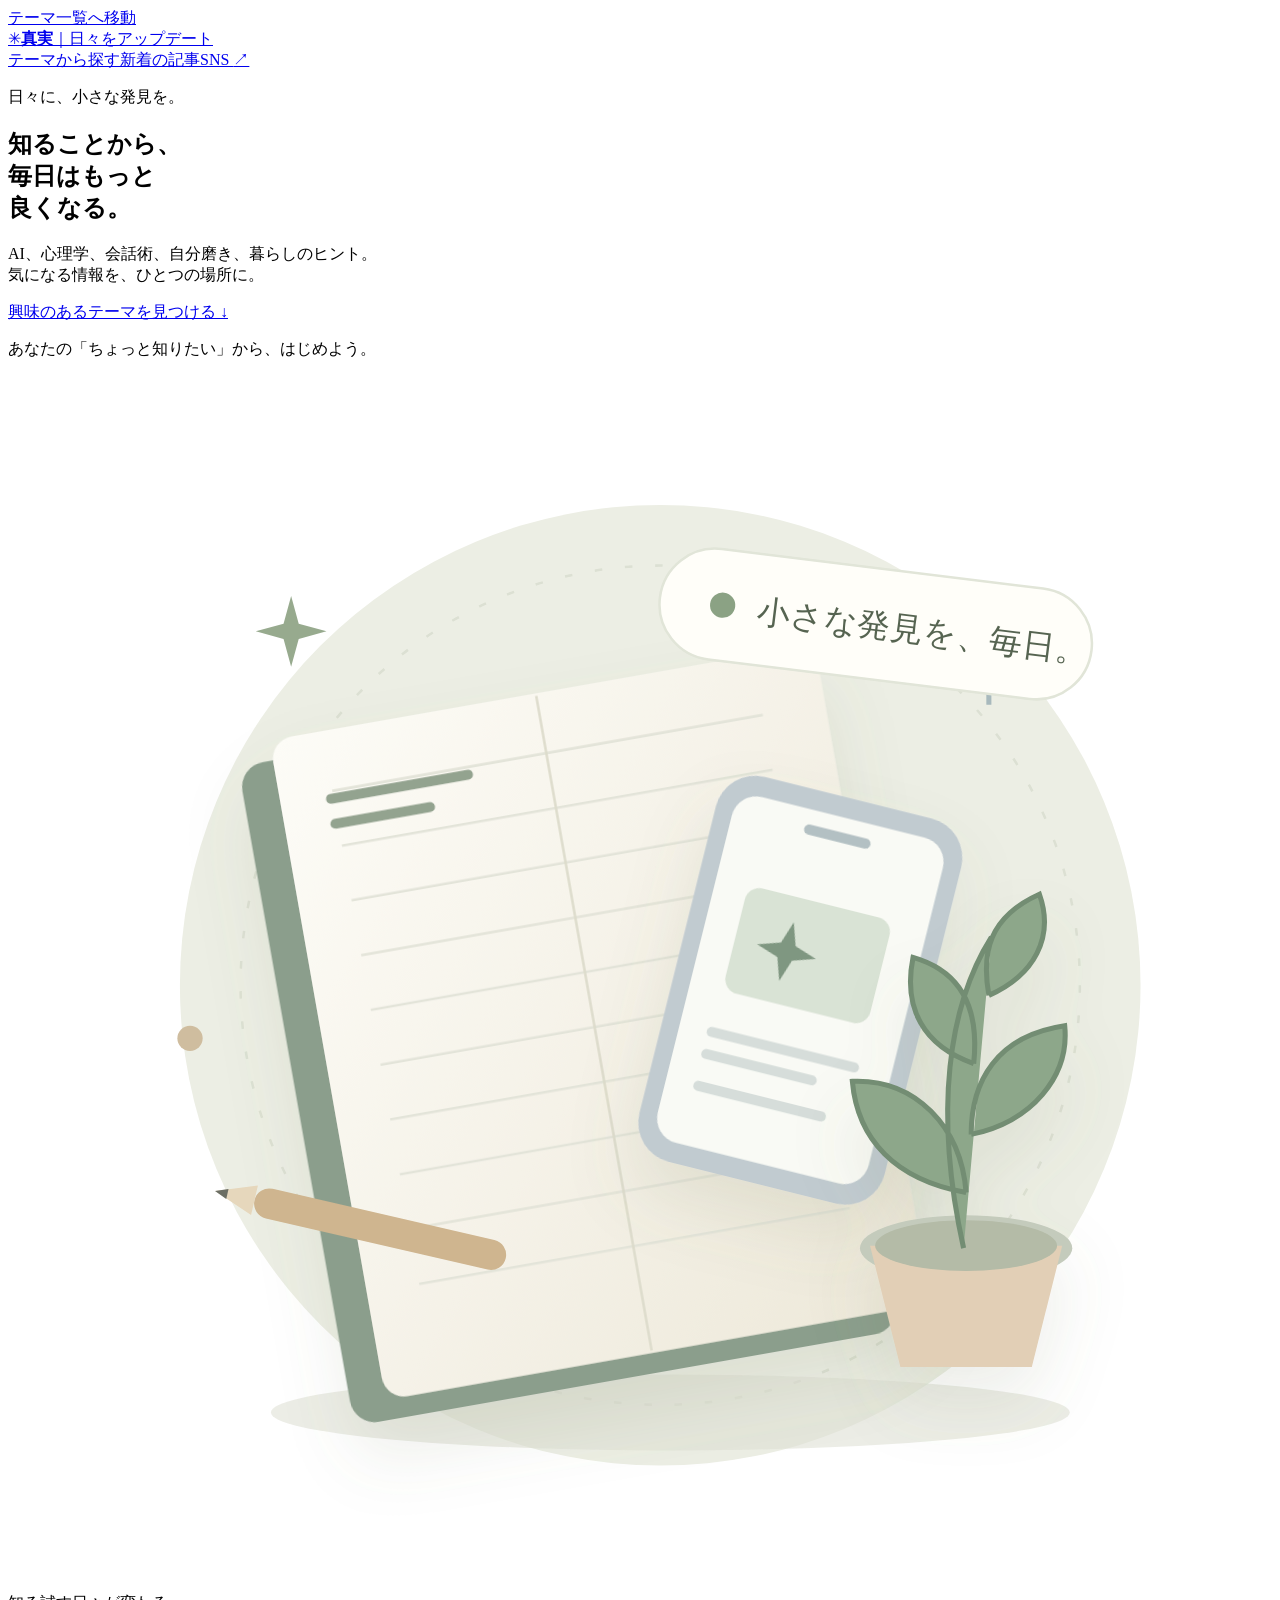
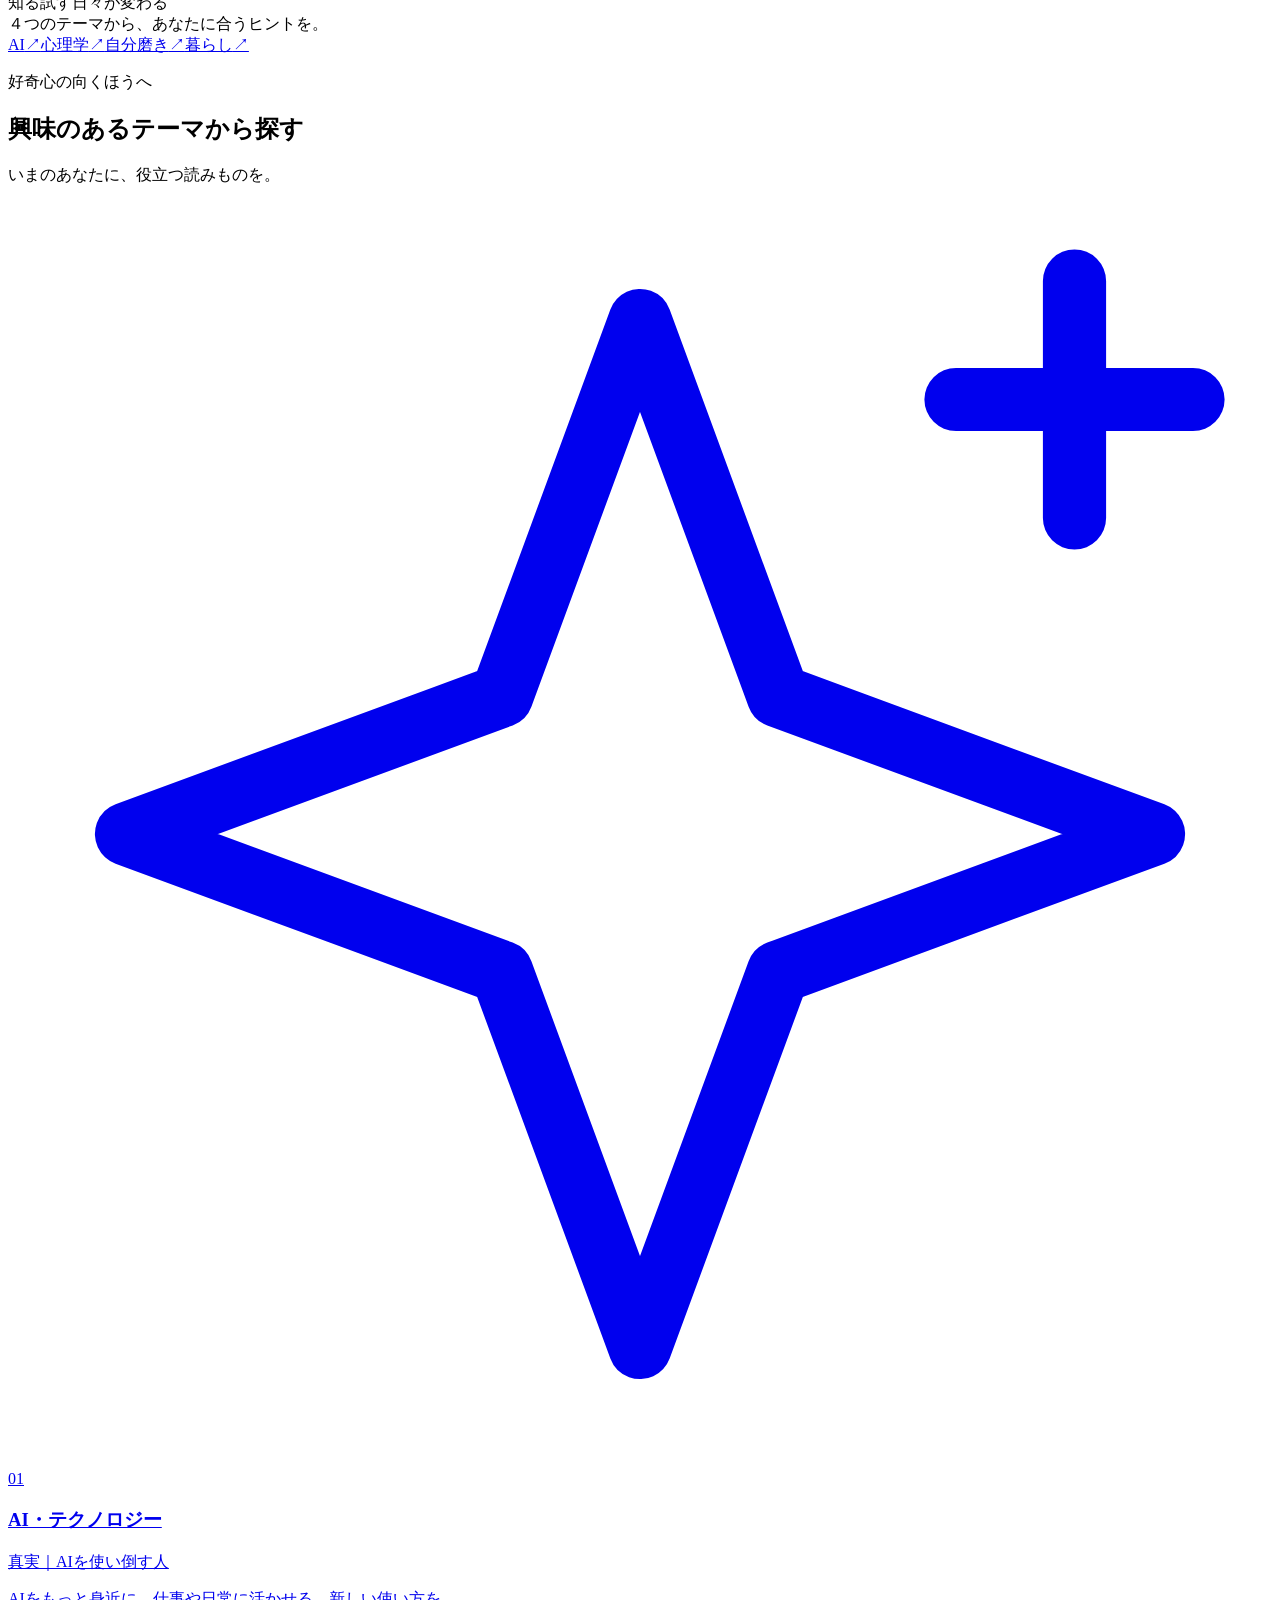
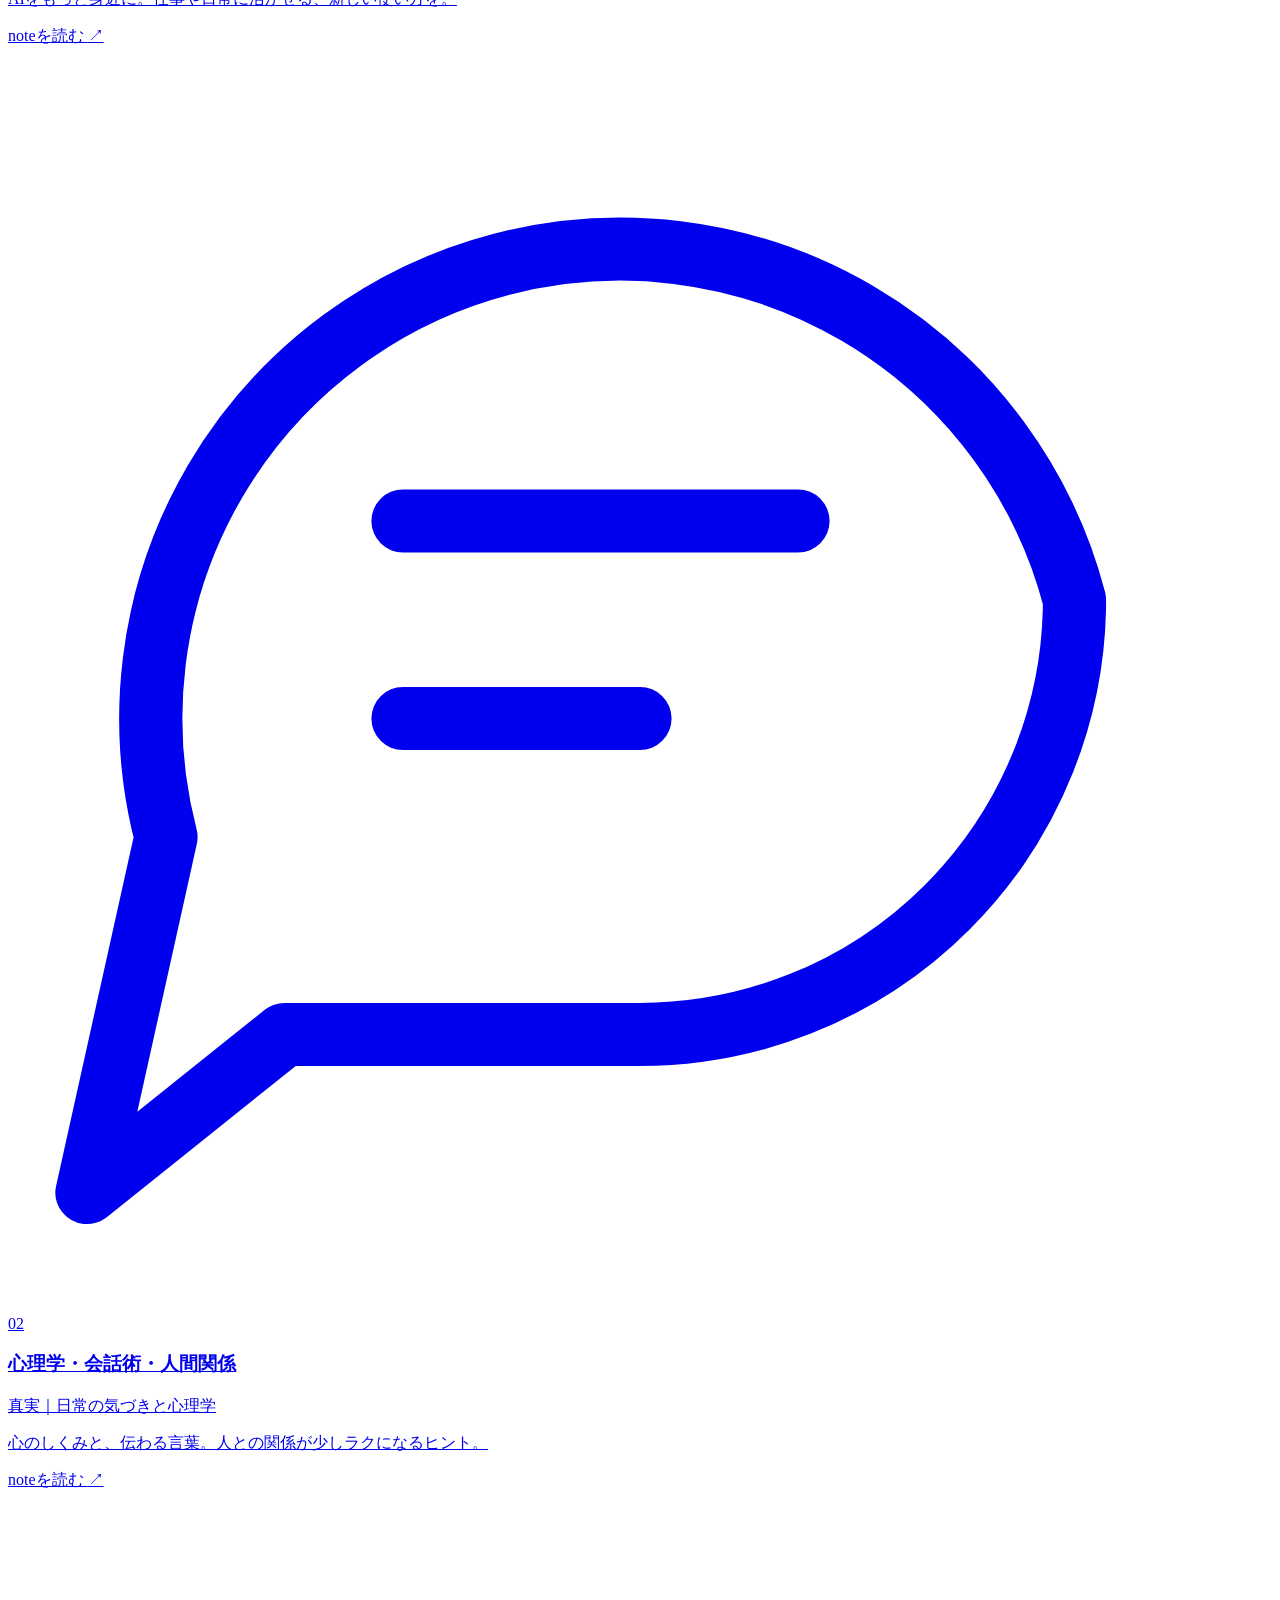
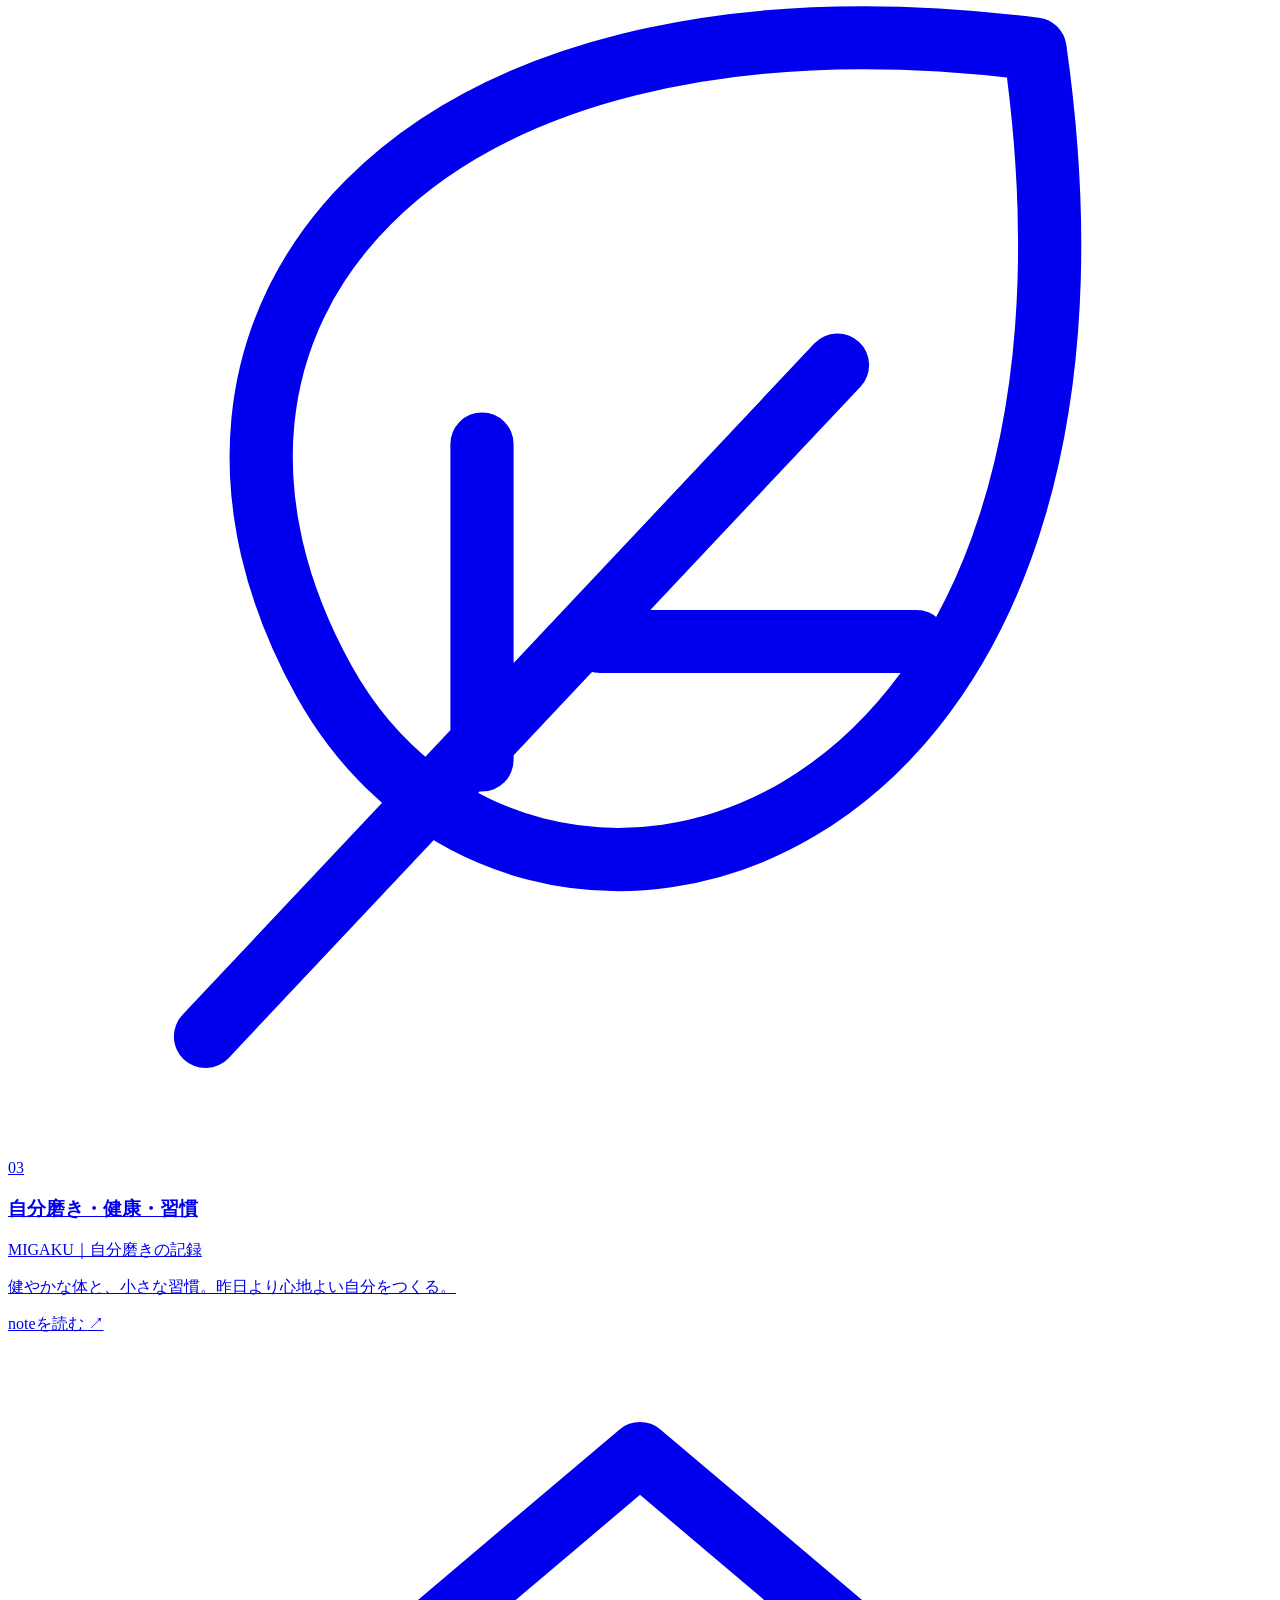
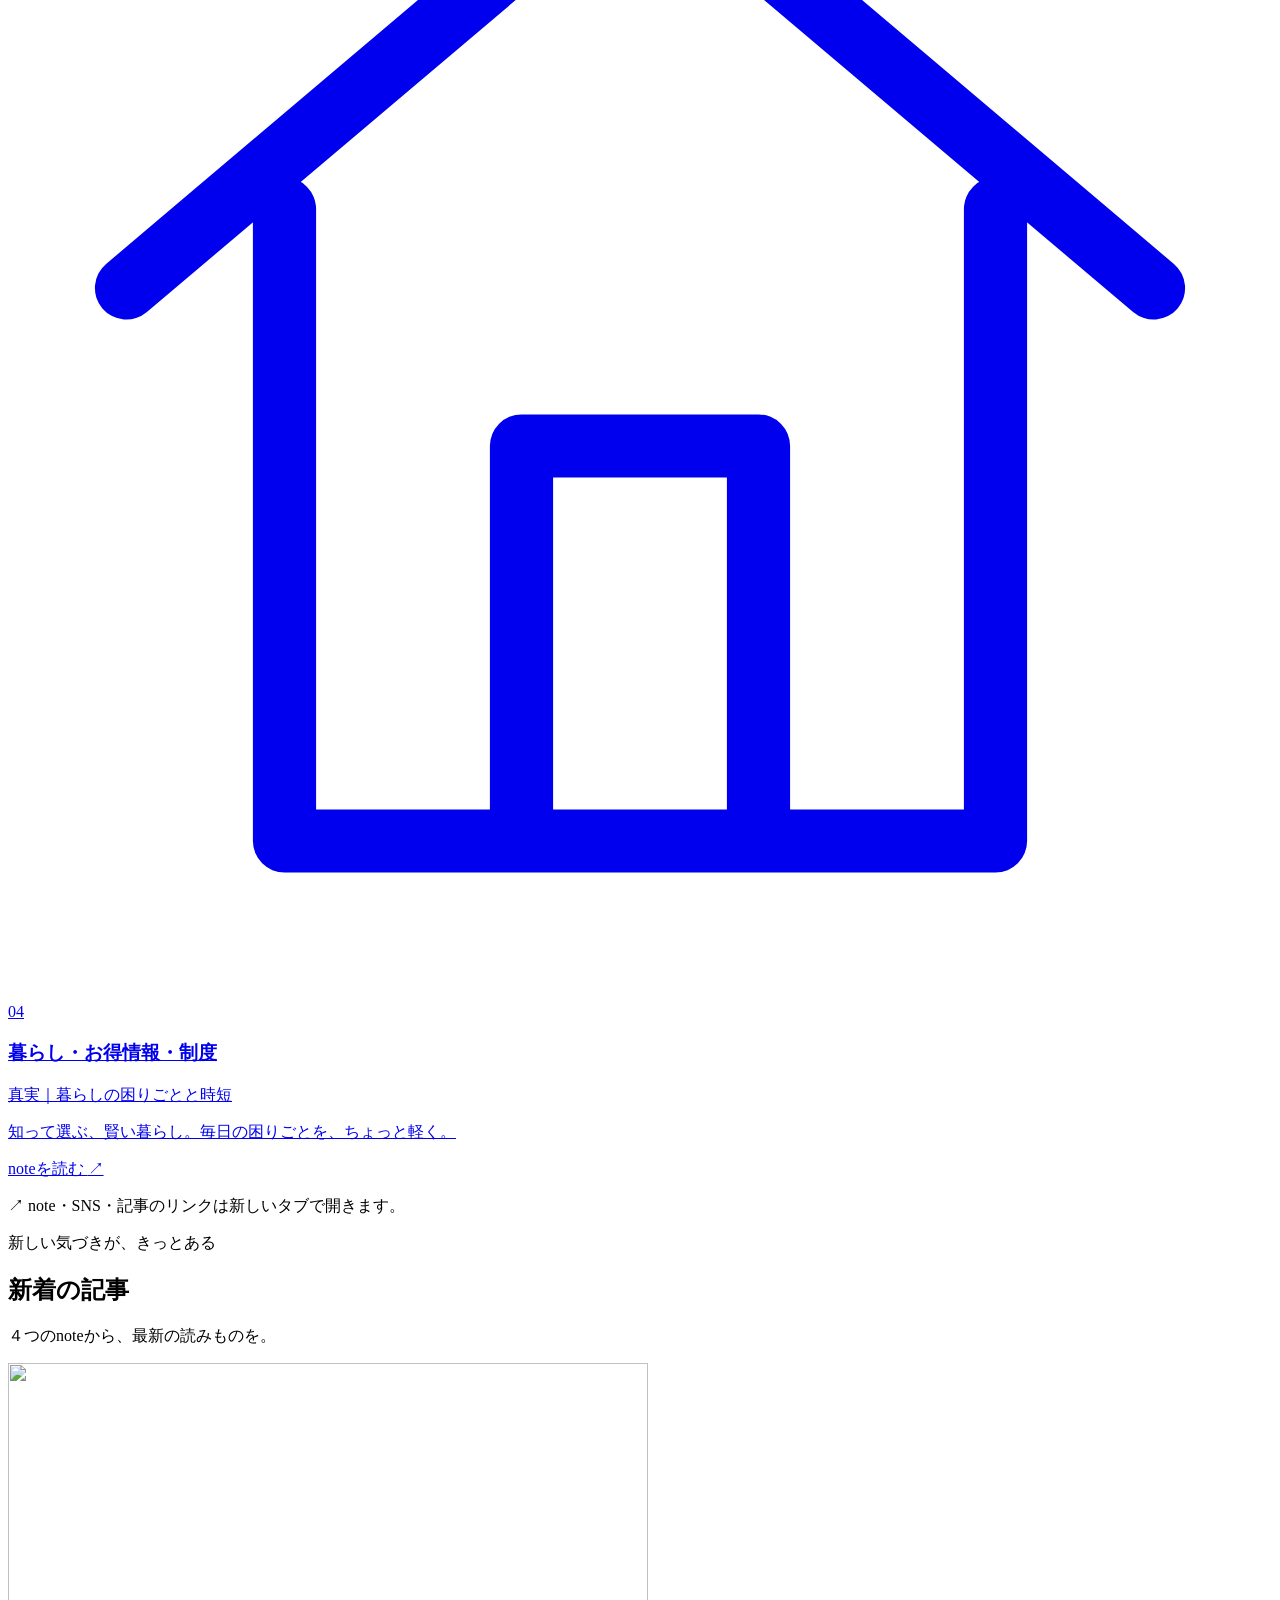
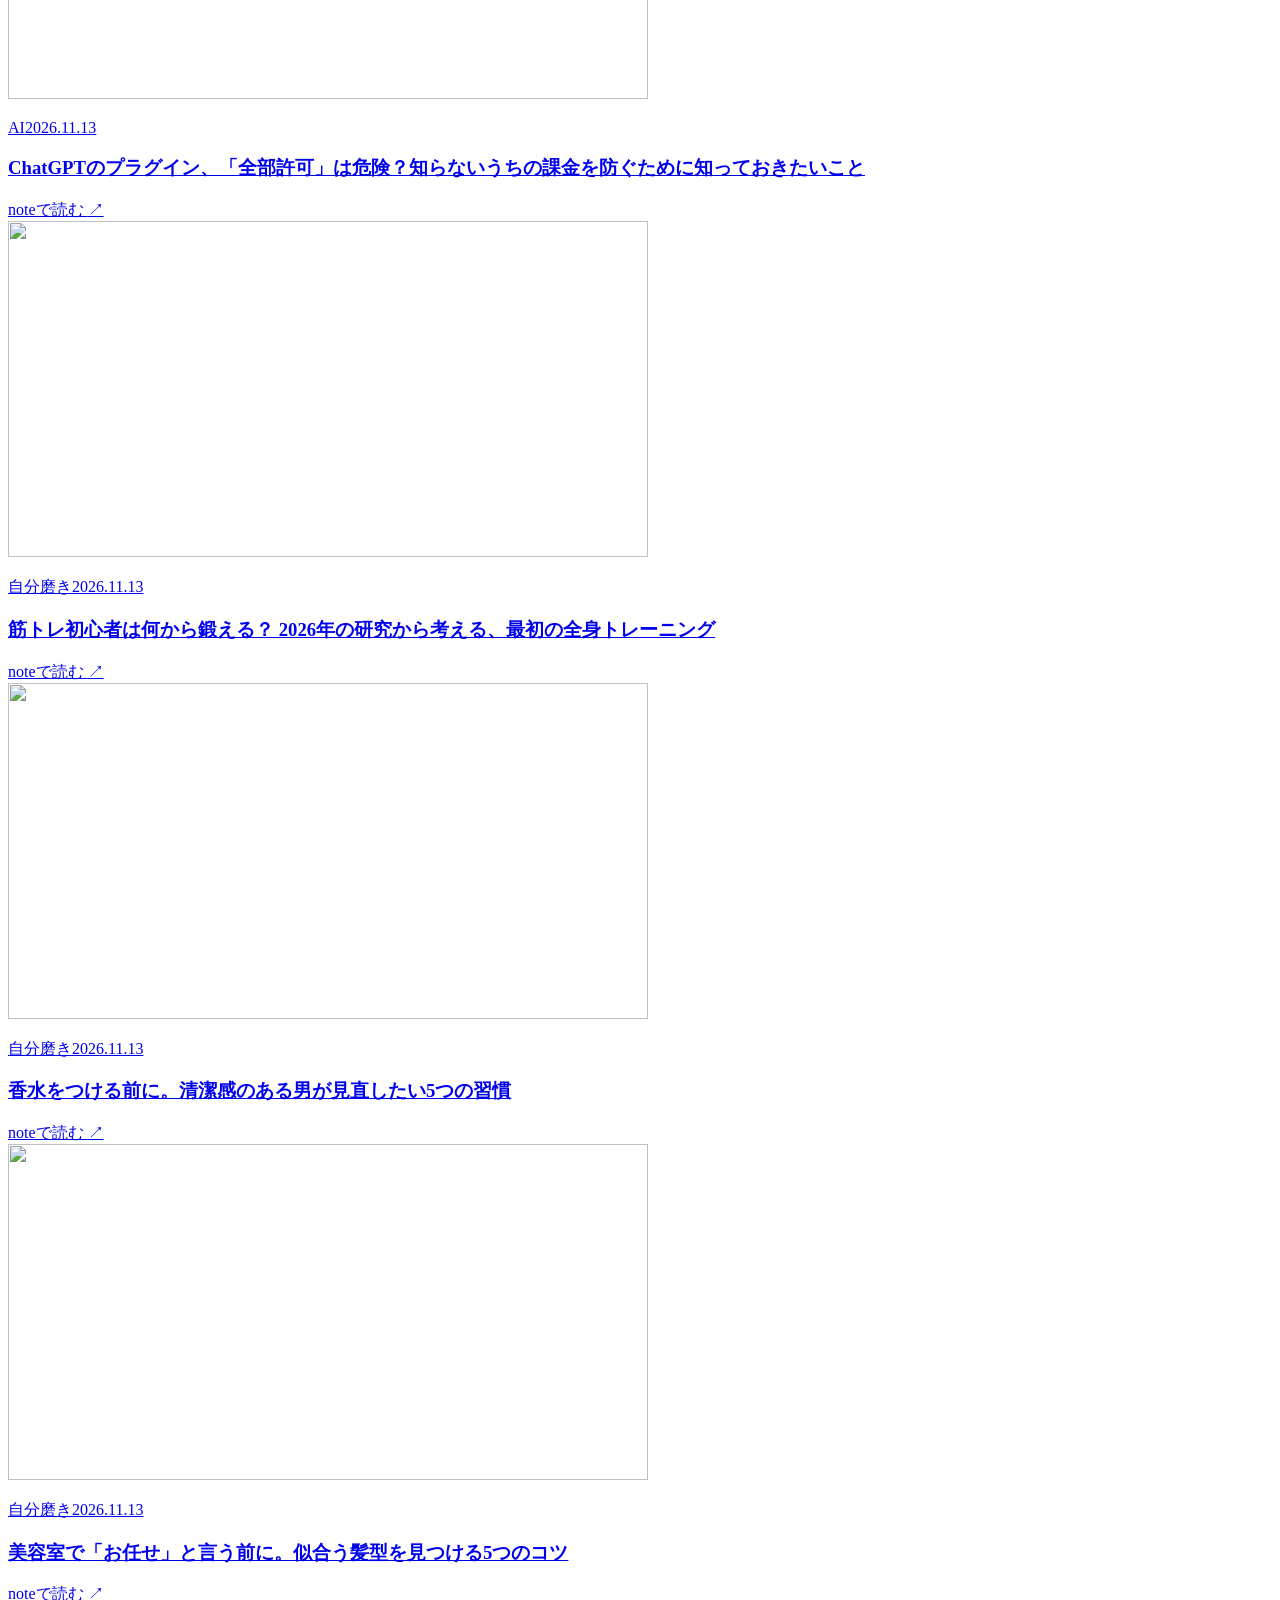
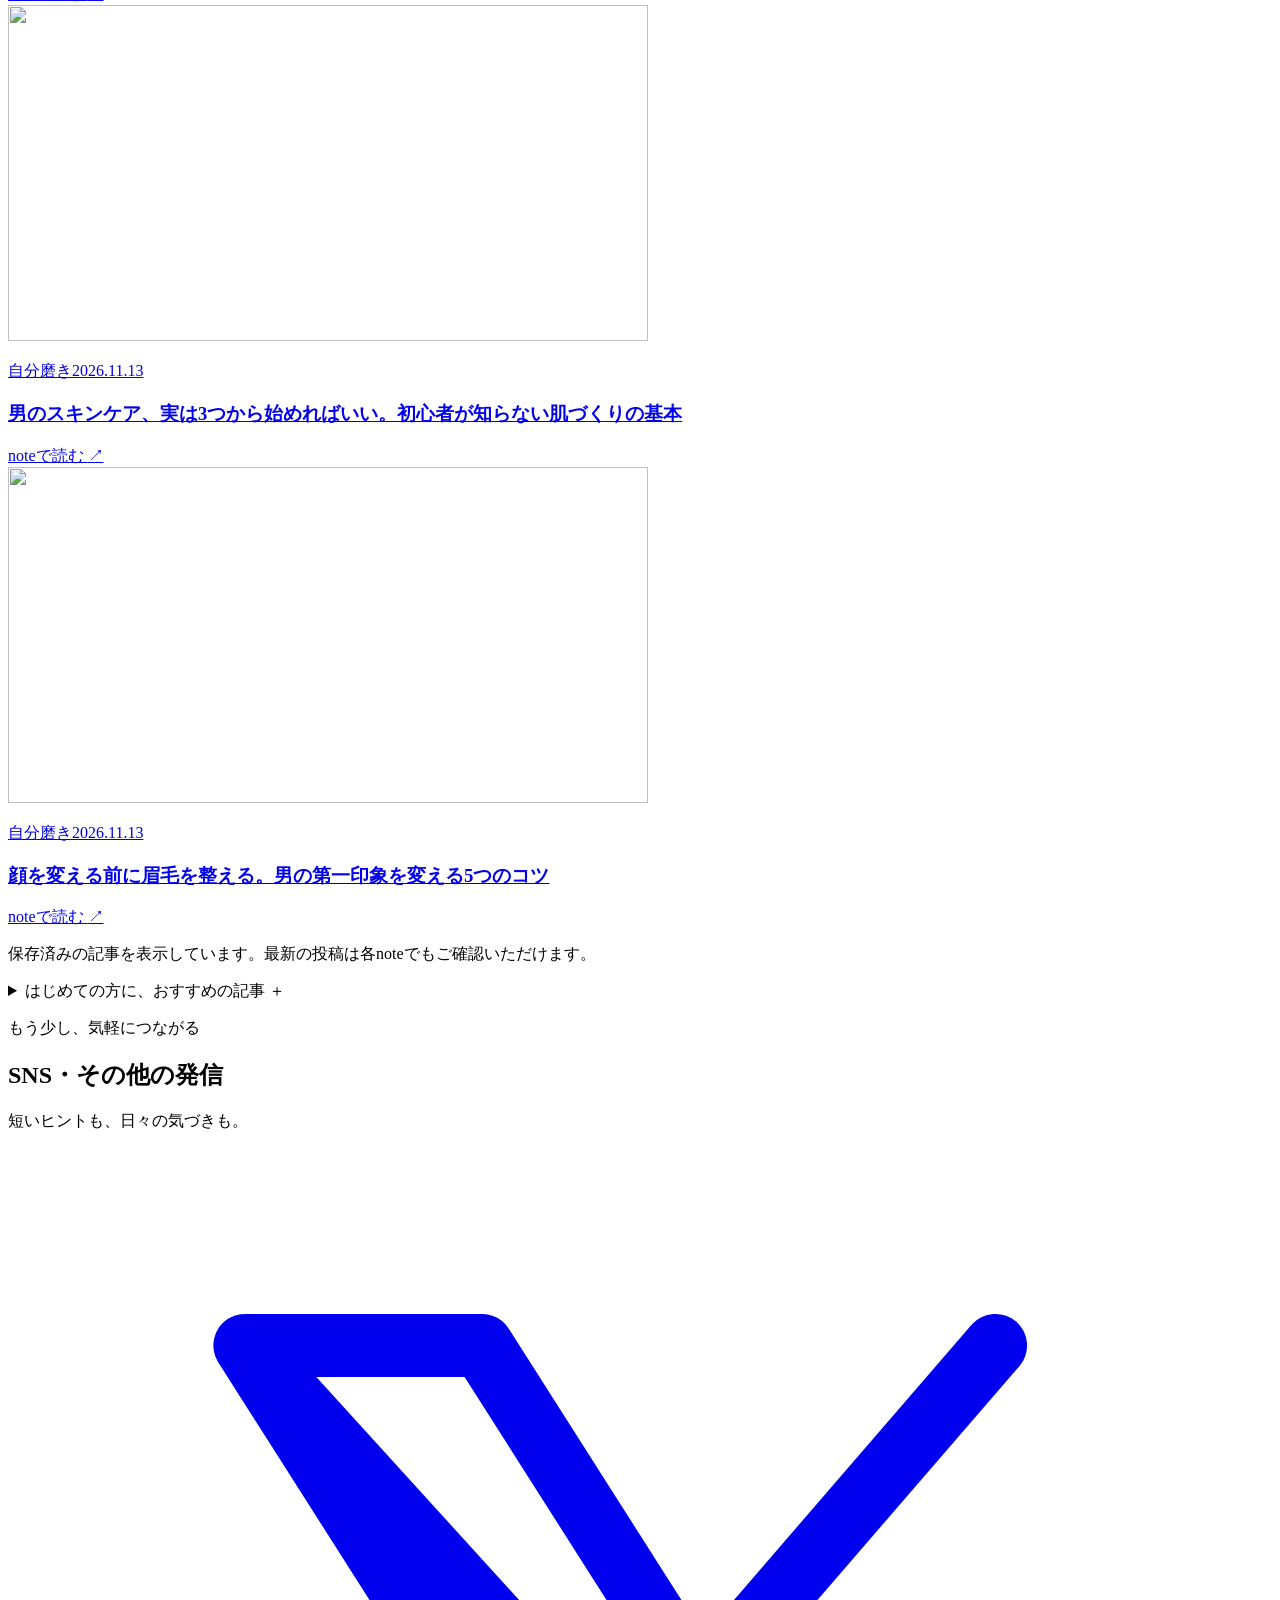
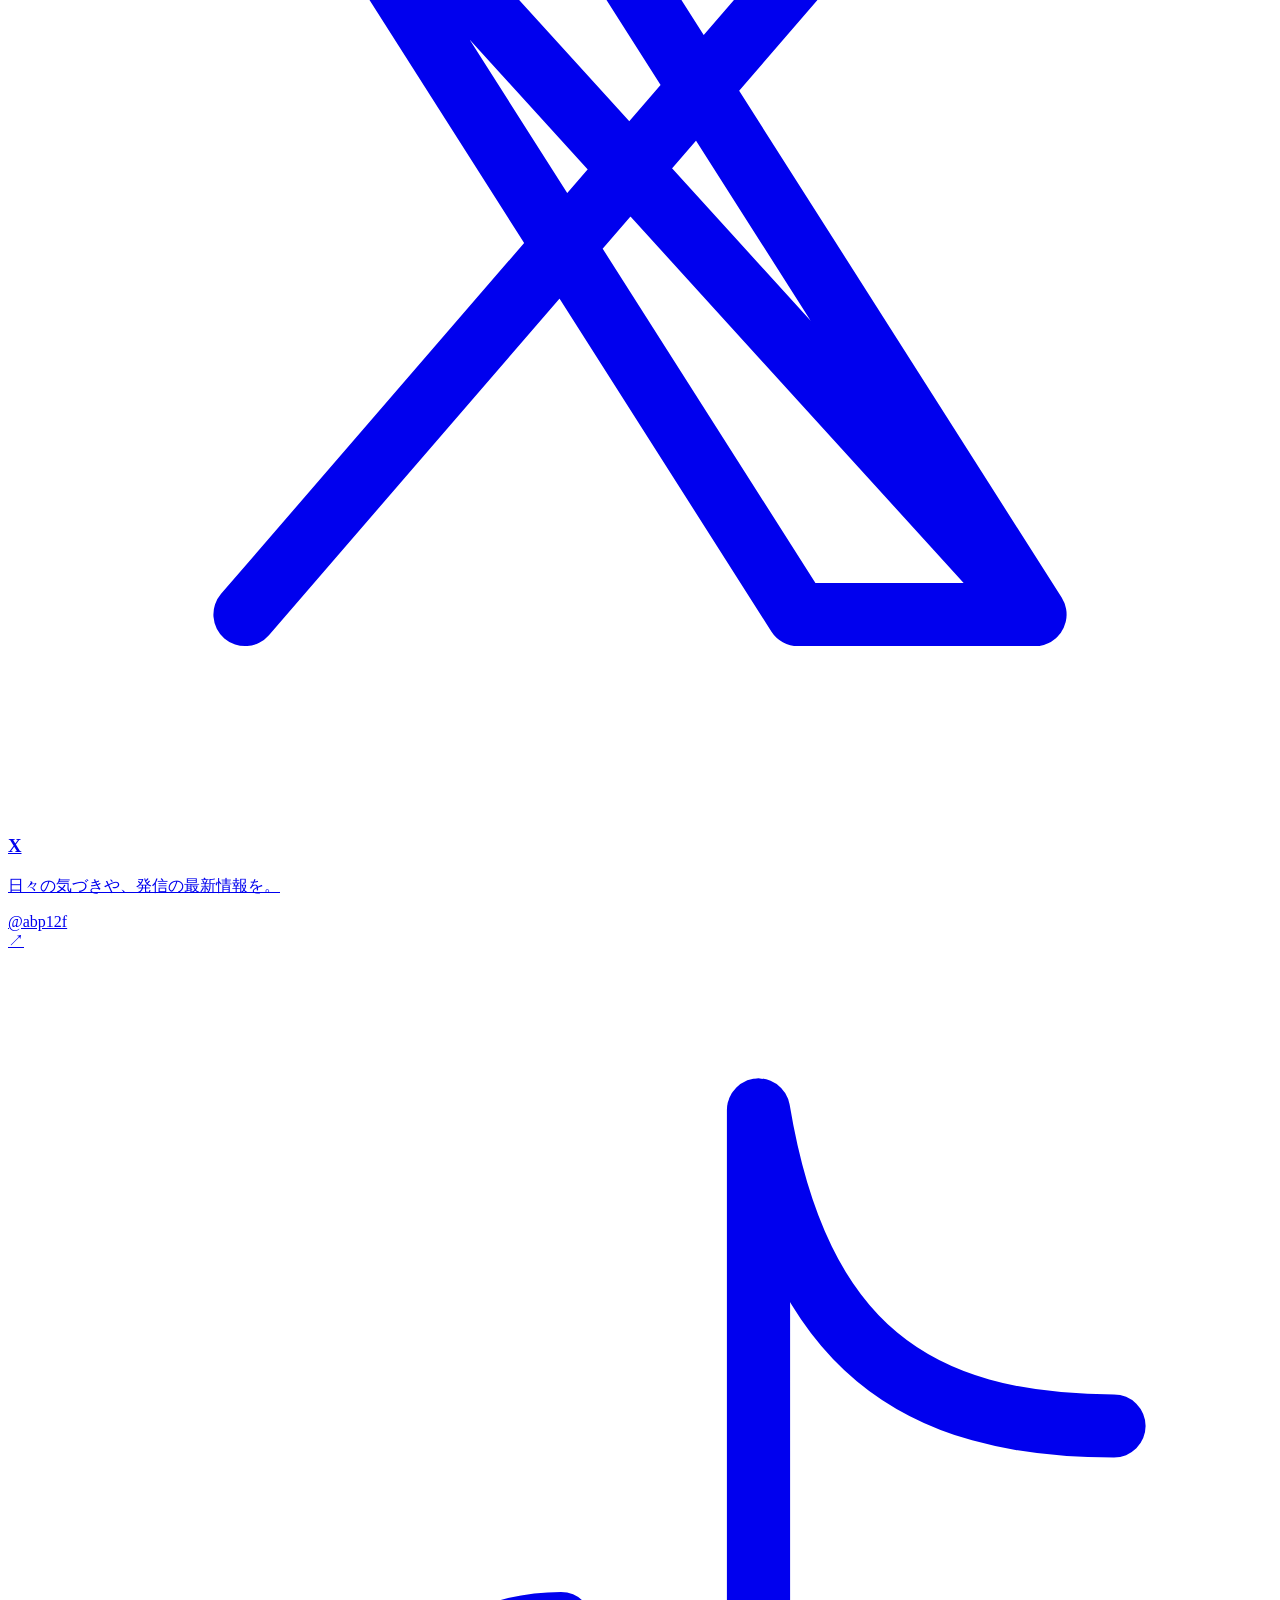
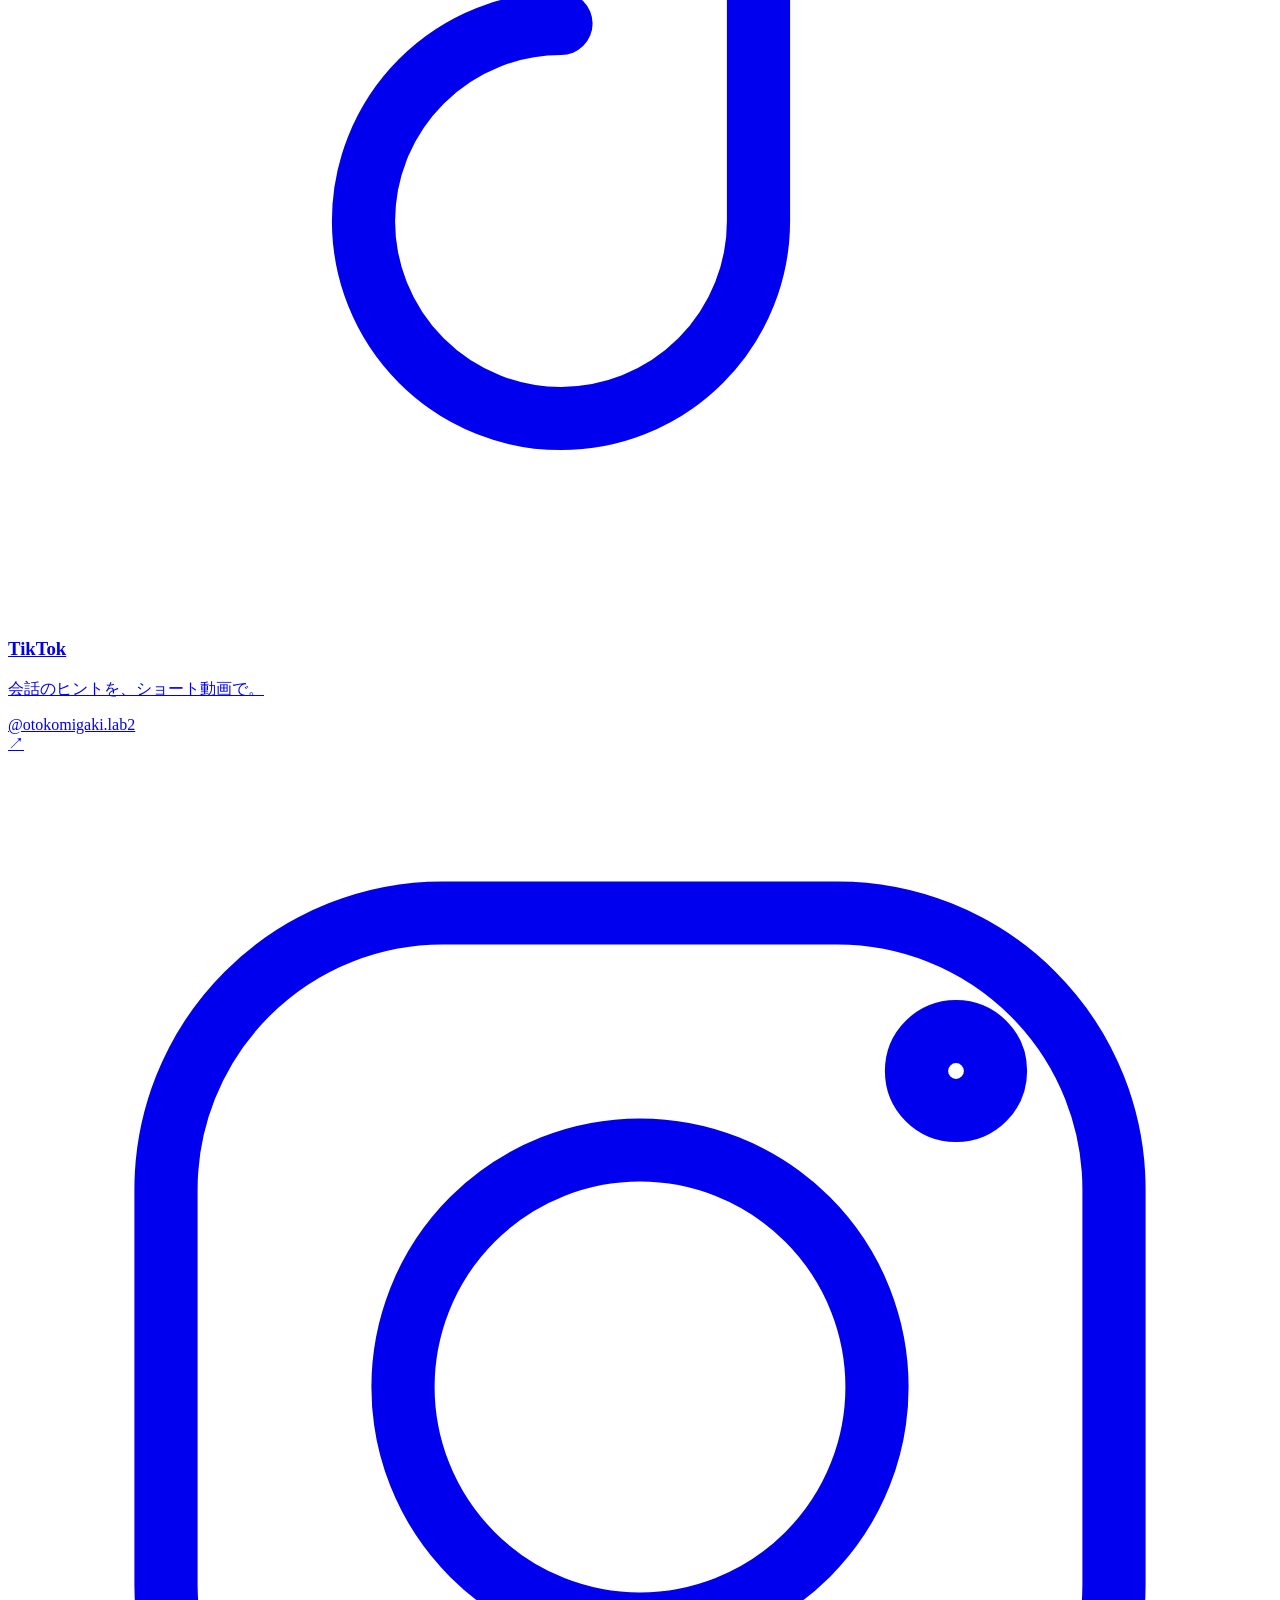
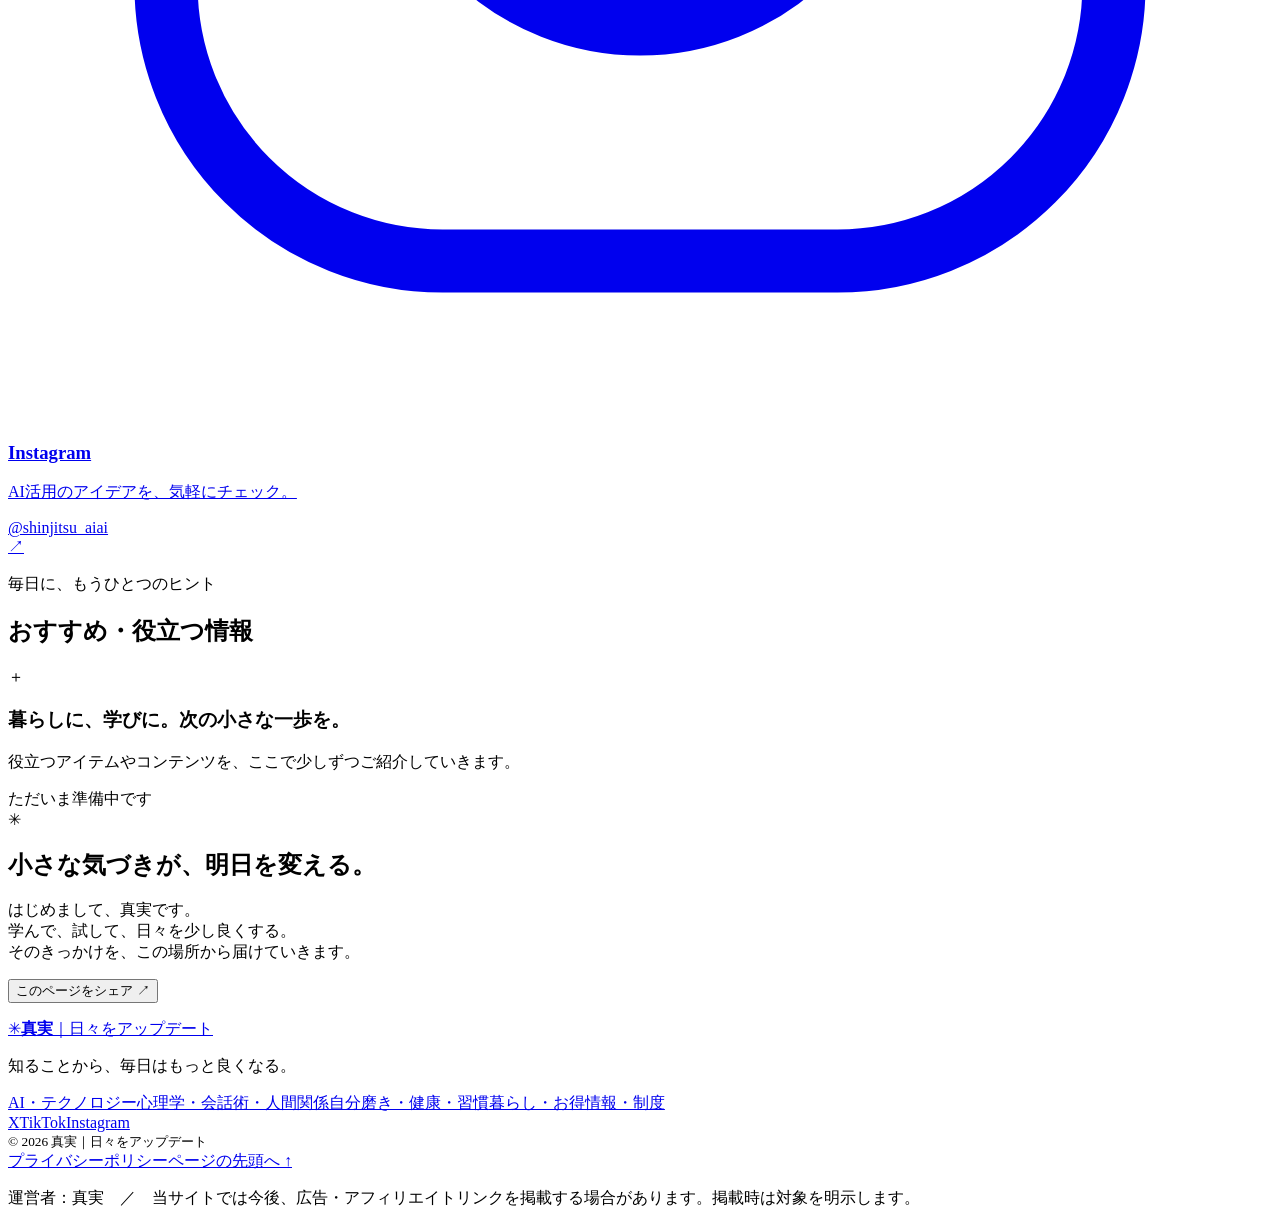
==== public/index.html @ 52e212c0 "Rebuild Shinjitsu brand hub with cached note RSS updates" ====
<!doctype html>
<html lang="ja">
<head>
<meta charset="utf-8"><meta name="viewport" content="width=device-width,initial-scale=1">
<title>真実｜日々をアップデート</title><meta name="description" content="AI、心理学、会話術、自分磨き、暮らしのヒント。気になる情報を、ひとつの場所に。"><meta name="theme-color" content="#f7f6f0">
<link rel="canonical" href="https://neon-empanada-519607.netlify.app/"><link rel="icon" type="image/svg+xml" href="/favicon.svg"><link rel="stylesheet" href="/style.css">
<meta property="og:type" content="website"><meta property="og:locale" content="ja_JP"><meta property="og:site_name" content="真実｜日々をアップデート"><meta property="og:title" content="真実｜日々をアップデート"><meta property="og:description" content="知ることから、毎日はもっと良くなる。 AI、心理学、会話術、自分磨き、暮らしのヒント。気になる情報を、ひとつの場所に。"><meta property="og:url" content="https://neon-empanada-519607.netlify.app/"><meta property="og:image" content="https://neon-empanada-519607.netlify.app/og-image.png"><meta property="og:image:width" content="1200"><meta property="og:image:height" content="630"><meta property="og:image:alt" content="真実｜日々をアップデート — 知ることから、毎日はもっと良くなる。">
<meta name="twitter:card" content="summary_large_image"><meta name="twitter:title" content="真実｜日々をアップデート"><meta name="twitter:description" content="AI、心理学、会話術、自分磨き、暮らしのヒント。気になる情報を、ひとつの場所に。"><meta name="twitter:image" content="https://neon-empanada-519607.netlify.app/og-image.png">
<script type="application/ld+json">{"@context": "https://schema.org", "@type": "WebSite", "name": "真実｜日々をアップデート", "url": "https://neon-empanada-519607.netlify.app/", "inLanguage": "ja", "author": {"@type": "Person", "name": "真実", "sameAs": ["https://note.com/crisp_auk8183", "https://note.com/rosy_snake7477", "https://note.com/brave_violet386", "https://note.com/shinjitsu_saigen", "https://x.com/abp12f", "https://www.tiktok.com/@otokomigaki.lab2", "https://www.instagram.com/shinjitsu_aiai/"]}}</script>
<script src="/script.js" defer></script><script src="/analytics.js" defer></script><script src="/engagement.js" defer></script>
</head>
<body>
<a class="skip" href="#links">テーマ一覧へ移動</a>
<header class="header wrap"><a class="brand" href="/" aria-label="真実｜日々をアップデート ホーム"><span class="brand-symbol" aria-hidden="true">✳</span><span><b>真実</b><span class="brand-divider">｜</span>日々をアップデート</span></a><nav aria-label="メインナビゲーション"><a href="#links">テーマから探す</a><a href="#latest">新着の記事</a><a href="#social">SNS <span aria-hidden="true">↗</span></a></nav></header>
<main>
<section class="hero wrap" aria-labelledby="hero-title">
<div class="hero-copy"><p class="eyebrow"><span></span> 日々に、小さな発見を。</p><h1 id="hero-title">知ることから、<br>毎日はもっと<br class="mobile-break"><span class="hero-emphasis">良くなる。</span></h1><p class="intro">AI、心理学、会話術、自分磨き、暮らしのヒント。<br class="desktop-break">気になる情報を、ひとつの場所に。</p><a class="primary-button" href="#links">興味のあるテーマを見つける <span aria-hidden="true">↓</span></a><p class="hero-note">あなたの「ちょっと知りたい」から、はじめよう。</p></div>
<div class="hero-art" aria-hidden="true">
<svg viewBox="0 0 500 480" xmlns="http://www.w3.org/2000/svg" role="presentation">
<defs><linearGradient id="paper" x1="0" y1="0" x2="1" y2="1"><stop stop-color="#fdfcf7"/><stop offset="1" stop-color="#ede8d9"/></linearGradient><filter id="soft-shadow" x="-40%" y="-40%" width="180%" height="180%"><feDropShadow dx="0" dy="14" stdDeviation="13" flood-color="#74765c" flood-opacity=".12"/></filter></defs>
<circle cx="258" cy="241" r="190" fill="#eceee4"/><circle cx="258" cy="241" r="166" fill="none" stroke="#dce0d3" stroke-dasharray="3 9"/>
<ellipse cx="262" cy="410" rx="158" ry="15" fill="#dfe1d5" opacity=".6"/>
<g filter="url(#soft-shadow)" transform="rotate(-10 235 257)"><rect x="111" y="131" width="219" height="265" rx="10" fill="#8b9e8c"/><rect x="125" y="123" width="219" height="265" rx="9" fill="url(#paper)"/><path d="M146 147h173M146 169h173M146 191h173M146 213h173M146 235h173M146 257h173M146 279h173M146 301h173M146 323h173M146 345h173" stroke="#e3e4d9"/><path d="M232 124v263" stroke="#dddccc"/><path d="M145 150h55M145 160h38" stroke="#93a38f" stroke-width="4" stroke-linecap="round"/></g>
<g transform="rotate(14 323 250)" filter="url(#soft-shadow)"><rect x="262" y="167" width="100" height="157" rx="16" fill="#c1cbd0"/><rect x="269" y="175" width="86" height="141" rx="10" fill="#f9faf5"/><path d="M300 183h23" stroke="#b3c0c3" stroke-width="4" stroke-linecap="round"/><rect x="282" y="210" width="59" height="43" rx="6" fill="#d9e3d5"/><path d="m303 220 3 9 9 3-9 3-3 9-3-9-9-3 9-3Z" fill="#7f9781"/><path d="M282 270h58M282 279h43M282 292h50" stroke="#d6ddda" stroke-width="4" stroke-linecap="round"/></g>
<g filter="url(#soft-shadow)"><ellipse cx="379" cy="345" rx="42" ry="13" fill="#c4cbbc"/><path d="M341 344h76l-12 48h-52Z" fill="#e2cfb6"/><ellipse cx="379" cy="344" rx="36" ry="10" fill="#b4bba7"/><path d="M378 345c-12-54-6-96 11-123M379 323c-28-5-43-21-45-44 25-1 43 18 45 44M381 300c24-5 39-23 37-43-27 4-37 22-37 43M382 272c-20-7-28-22-24-42 21 6 26 23 24 42M388 245c18-8 26-23 20-40-20 9-23 23-20 40" fill="#8da78a" stroke="#738d73" stroke-width="2"/></g>
<g transform="rotate(13 140 342)"><rect x="95" y="330" width="102" height="12" rx="6" fill="#cfb58f"/><path d="m95 330-16 6 16 6" fill="#e6d7bc"/><path d="m79 336 5-2v4Z" fill="#6b6e64"/></g>
<path d="m112 87 3 11 11 3-11 3-3 11-3-11-11-3 11-3Z" fill="#97aa8e"/><path d="M388 112v18M379 121h18" stroke="#a8b9bd" stroke-width="2"/><circle cx="72" cy="262" r="5" fill="#cfbd9f"/>
<g transform="rotate(7 326 99)"><rect x="257" y="74" width="172" height="44" rx="22" fill="#fffef9" stroke="#e1e5d8"/><circle cx="282" cy="96" r="5" fill="#8ba284"/><text x="296" y="101" font-family="sans-serif" font-size="13" fill="#566451">小さな発見を、毎日。</text></g>
</svg><div class="art-caption"><span>知る</span><i></i><span>試す</span><i></i><span>日々が変わる</span></div></div>
<div class="hero-bottom"><span>４つのテーマから、あなたに合うヒントを。</span><div class="topic-chips"><a href="#theme-1" class="topic-chip">AI<span aria-hidden="true">↗</span></a><a href="#theme-2" class="topic-chip">心理学<span aria-hidden="true">↗</span></a><a href="#theme-3" class="topic-chip">自分磨き<span aria-hidden="true">↗</span></a><a href="#theme-4" class="topic-chip">暮らし<span aria-hidden="true">↗</span></a></div></div>
</section>
<section class="section wrap" id="links" aria-labelledby="links-title"><div class="section-heading"><div><p class="section-kicker">好奇心の向くほうへ</p><h2 id="links-title">興味のあるテーマから探す</h2></div><p>いまのあなたに、役立つ読みものを。</p></div><div class="theme-grid"><a class="theme-card sage" href="https://note.com/crisp_auk8183" id="theme-1" target="_blank" rel="noopener noreferrer" ><div class="theme-top"><span class="theme-icon"><svg viewBox="0 0 32 32" fill="none" stroke="currentColor" stroke-width="1.6" stroke-linecap="round" stroke-linejoin="round" aria-hidden="true"><path d="m16 3 3.5 9.5L29 16l-9.5 3.5L16 29l-3.5-9.5L3 16l9.5-3.5Z"/><path d="M27 2v6M24 5h6"/></svg></span><span class="card-number">01</span></div><h3>AI・テクノロジー</h3><p class="note-name" data-note-name="https://note.com/crisp_auk8183">真実｜AIを使い倒す人</p><p class="theme-description">AIをもっと身近に。仕事や日常に活かせる、新しい使い方を。</p><span class="card-link">noteを読む <span aria-hidden="true">↗</span></span></a><a class="theme-card blue" href="https://note.com/rosy_snake7477" id="theme-2" target="_blank" rel="noopener noreferrer" ><div class="theme-top"><span class="theme-icon"><svg viewBox="0 0 32 32" fill="none" stroke="currentColor" stroke-width="1.6" stroke-linecap="round" stroke-linejoin="round" aria-hidden="true"><path d="M27 14a11 11 0 0 1-11 11H7l-5 4 2-9A11 11 0 1 1 27 14Z"/><path d="M10 12h10M10 17h6"/></svg></span><span class="card-number">02</span></div><h3>心理学・会話術・人間関係</h3><p class="note-name" data-note-name="https://note.com/rosy_snake7477">真実｜日常の気づきと心理学</p><p class="theme-description">心のしくみと、伝わる言葉。人との関係が少しラクになるヒント。</p><span class="card-link">noteを読む <span aria-hidden="true">↗</span></span></a><a class="theme-card peach" href="https://note.com/brave_violet386" id="theme-3" target="_blank" rel="noopener noreferrer" ><div class="theme-top"><span class="theme-icon"><svg viewBox="0 0 32 32" fill="none" stroke="currentColor" stroke-width="1.6" stroke-linecap="round" stroke-linejoin="round" aria-hidden="true"><path d="M26 4C10 2 3 11 8 20s21 5 18-16Z"/><path d="M5 29 21 12M12 22v-8M15 19h8"/></svg></span><span class="card-number">03</span></div><h3>自分磨き・健康・習慣</h3><p class="note-name" data-note-name="https://note.com/brave_violet386">MIGAKU｜自分磨きの記録</p><p class="theme-description">健やかな体と、小さな習慣。昨日より心地よい自分をつくる。</p><span class="card-link">noteを読む <span aria-hidden="true">↗</span></span></a><a class="theme-card sand" href="https://note.com/shinjitsu_saigen" id="theme-4" target="_blank" rel="noopener noreferrer" ><div class="theme-top"><span class="theme-icon"><svg viewBox="0 0 32 32" fill="none" stroke="currentColor" stroke-width="1.6" stroke-linecap="round" stroke-linejoin="round" aria-hidden="true"><path d="m3 14 13-11 13 11M7 12v16h18V12M13 28V18h6v10"/></svg></span><span class="card-number">04</span></div><h3>暮らし・お得情報・制度</h3><p class="note-name" data-note-name="https://note.com/shinjitsu_saigen">真実｜暮らしの困りごとと時短</p><p class="theme-description">知って選ぶ、賢い暮らし。毎日の困りごとを、ちょっと軽く。</p><span class="card-link">noteを読む <span aria-hidden="true">↗</span></span></a></div><p class="link-notice">↗ note・SNS・記事のリンクは新しいタブで開きます。</p></section>
<section class="section latest-section" id="latest" aria-labelledby="latest-title"><div class="wrap"><div class="section-heading"><div><p class="section-kicker">新しい気づきが、きっとある</p><h2 id="latest-title">新着の記事</h2></div><p>４つのnoteから、最新の読みものを。</p></div><div class="article-grid" id="latest-articles"><a class="article-card" href="https://note.com/crisp_auk8183/n/nf69c9fbe466a" target="_blank" rel="noopener noreferrer" ><div class="article-image"><img src="https://assets.st-note.com/production/uploads/images/335716653/rectangle_large_type_2_ab38b1d455aab21518f062fb8e1b6af7.jpg?width=800" alt="" width="640" height="336" loading="lazy" decoding="async" referrerpolicy="no-referrer"></div><div class="article-body"><p class="article-meta"><span>AI</span><time datetime="2026-11-13T12:52:00+00:00">2026.11.13</time></p><h3>ChatGPTのプラグイン、「全部許可」は危険？知らないうちの課金を防ぐために知っておきたいこと</h3><span class="article-link">noteで読む <span aria-hidden="true">↗</span></span></div></a><a class="article-card" href="https://note.com/brave_violet386/n/n1e12ca80a32f" target="_blank" rel="noopener noreferrer" ><div class="article-image"><img src="https://assets.st-note.com/production/uploads/images/335656389/rectangle_large_type_2_72212fa48ff33eb2d5d55d9e0740fd64.jpg?width=800" alt="" width="640" height="336" loading="lazy" decoding="async" referrerpolicy="no-referrer"></div><div class="article-body"><p class="article-meta"><span>自分磨き</span><time datetime="2026-11-13T10:10:41+00:00">2026.11.13</time></p><h3>筋トレ初心者は何から鍛える？ 2026年の研究から考える、最初の全身トレーニング</h3><span class="article-link">noteで読む <span aria-hidden="true">↗</span></span></div></a><a class="article-card" href="https://note.com/brave_violet386/n/n6a2810eccb71" target="_blank" rel="noopener noreferrer" ><div class="article-image"><img src="https://assets.st-note.com/production/uploads/images/335656177/rectangle_large_type_2_7501ad7bea64c916e5e40567d35f5140.jpg?width=800" alt="" width="640" height="336" loading="lazy" decoding="async" referrerpolicy="no-referrer"></div><div class="article-body"><p class="article-meta"><span>自分磨き</span><time datetime="2026-11-13T10:09:54+00:00">2026.11.13</time></p><h3>香水をつける前に。清潔感のある男が見直したい5つの習慣</h3><span class="article-link">noteで読む <span aria-hidden="true">↗</span></span></div></a><a class="article-card" href="https://note.com/brave_violet386/n/nc8fb67c2ecac" target="_blank" rel="noopener noreferrer" ><div class="article-image"><img src="https://assets.st-note.com/production/uploads/images/335655790/rectangle_large_type_2_14e8a84a491a98e2466bf1b85539edbd.jpg?width=800" alt="" width="640" height="336" loading="lazy" decoding="async" referrerpolicy="no-referrer"></div><div class="article-body"><p class="article-meta"><span>自分磨き</span><time datetime="2026-11-13T10:08:58+00:00">2026.11.13</time></p><h3>美容室で「お任せ」と言う前に。似合う髪型を見つける5つのコツ</h3><span class="article-link">noteで読む <span aria-hidden="true">↗</span></span></div></a><a class="article-card" href="https://note.com/brave_violet386/n/ne1956734f676" target="_blank" rel="noopener noreferrer" ><div class="article-image"><img src="https://assets.st-note.com/production/uploads/images/335655414/rectangle_large_type_2_2181107a52445bb0dd2600311c90fbe4.jpg?width=800" alt="" width="640" height="336" loading="lazy" decoding="async" referrerpolicy="no-referrer"></div><div class="article-body"><p class="article-meta"><span>自分磨き</span><time datetime="2026-11-13T10:08:11+00:00">2026.11.13</time></p><h3>男のスキンケア、実は3つから始めればいい。初心者が知らない肌づくりの基本</h3><span class="article-link">noteで読む <span aria-hidden="true">↗</span></span></div></a><a class="article-card" href="https://note.com/brave_violet386/n/nc0ffa6898817" target="_blank" rel="noopener noreferrer" ><div class="article-image"><img src="https://assets.st-note.com/production/uploads/images/335649438/rectangle_large_type_2_a7d2b04373ddf048fc7727469d21a4ea.jpg?width=800" alt="" width="640" height="336" loading="lazy" decoding="async" referrerpolicy="no-referrer"></div><div class="article-body"><p class="article-meta"><span>自分磨き</span><time datetime="2026-11-13T09:51:06+00:00">2026.11.13</time></p><h3>顔を変える前に眉毛を整える。男の第一印象を変える5つのコツ</h3><span class="article-link">noteで読む <span aria-hidden="true">↗</span></span></div></a></div><p class="feed-status" id="feed-status" role="status">保存済みの記事を表示しています。最新の投稿は各noteでもご確認いただけます。</p><details class="recommended"><summary id="recommended-title">はじめての方に、おすすめの記事 <span aria-hidden="true">＋</span></summary><div class="recommended-grid" id="recommended-articles"><a class="recommended-card" href="https://note.com/crisp_auk8183/n/nc7b339d78647" target="_blank" rel="noopener noreferrer" ><span>AI</span><h3>【衝撃】プログラミングができない僕が、ChatGPTで自分専用サイトを公開できた話</h3><span class="recommended-arrow" aria-hidden="true">↗</span></a><a class="recommended-card" href="https://note.com/brave_violet386/n/nf6f0cf8bc6fd" target="_blank" rel="noopener noreferrer" ><span>自分磨き</span><h3>休日の過ごし方で差がつく。男の魅力を上げる5つの習慣</h3><span class="recommended-arrow" aria-hidden="true">↗</span></a><a class="recommended-card" href="https://note.com/rosy_snake7477/n/n9746ca8d3901" target="_blank" rel="noopener noreferrer" ><span>心理学</span><h3>なぜか人に好かれる人は「話し上手」ではなかった。心理学が明かした意外な共通点</h3><span class="recommended-arrow" aria-hidden="true">↗</span></a></div></details></div></section>
<section class="section wrap" id="social" aria-labelledby="social-title"><div class="section-heading"><div><p class="section-kicker">もう少し、気軽につながる</p><h2 id="social-title">SNS・その他の発信</h2></div><p>短いヒントも、日々の気づきも。</p></div><div class="social-grid"><a class="social-card" href="https://x.com/abp12f" target="_blank" rel="noopener noreferrer" ><span class="social-icon"><svg viewBox="0 0 32 32" fill="none" stroke="currentColor" stroke-width="1.6" stroke-linecap="round" stroke-linejoin="round" aria-hidden="true"><path d="m6 5 20 22M25 5 6 27M6 5h6l14 22h-6Z"/></svg></span><div><h3>X</h3><p>日々の気づきや、発信の最新情報を。</p><span class="social-handle">@abp12f</span></div><span class="social-arrow" aria-hidden="true">↗</span></a><a class="social-card" href="https://www.tiktok.com/@otokomigaki.lab2" target="_blank" rel="noopener noreferrer" ><span class="social-icon"><svg viewBox="0 0 32 32" fill="none" stroke="currentColor" stroke-width="1.6" stroke-linecap="round" stroke-linejoin="round" aria-hidden="true"><path d="M19 4v18a5 5 0 1 1-5-5M19 4c1 6 4 8 9 8"/></svg></span><div><h3>TikTok</h3><p>会話のヒントを、ショート動画で。</p><span class="social-handle">@otokomigaki.lab2</span></div><span class="social-arrow" aria-hidden="true">↗</span></a><a class="social-card" href="https://www.instagram.com/shinjitsu_aiai/" target="_blank" rel="noopener noreferrer" ><span class="social-icon"><svg viewBox="0 0 32 32" fill="none" stroke="currentColor" stroke-width="1.6" stroke-linecap="round" stroke-linejoin="round" aria-hidden="true"><rect x="4" y="4" width="24" height="24" rx="7"/><circle cx="16" cy="16" r="6"/><circle cx="24" cy="8" r="1"/></svg></span><div><h3>Instagram</h3><p>AI活用のアイデアを、気軽にチェック。</p><span class="social-handle">@shinjitsu_aiai</span></div><span class="social-arrow" aria-hidden="true">↗</span></a></div></section>
<section class="section offers-section wrap" id="offers" aria-labelledby="offers-title"><div class="section-heading"><div><p class="section-kicker">毎日に、もうひとつのヒント</p><h2 id="offers-title">おすすめ・役立つ情報</h2></div></div><div id="approved-offers"><div class="offer-empty"><span class="offer-icon" aria-hidden="true">＋</span><div><h3>暮らしに、学びに。次の小さな一歩を。</h3><p>役立つアイテムやコンテンツを、ここで少しずつご紹介していきます。</p><span class="preparing">ただいま準備中です</span></div></div></div></section>
<section class="closing wrap" aria-label="このサイトについて"><span class="closing-mark" aria-hidden="true">✳</span><h2>小さな気づきが、明日を変える。</h2><p>はじめまして、真実です。<br>学んで、試して、日々を少し良くする。<br>そのきっかけを、この場所から届けていきます。</p><button id="share" type="button">このページをシェア <span aria-hidden="true">↗</span></button><p id="share-status" role="status"></p></section>
</main>
<footer><div class="wrap"><div class="footer-top"><div><a class="brand" href="/"><span class="brand-symbol" aria-hidden="true">✳</span><span><b>真実</b><span class="brand-divider">｜</span>日々をアップデート</span></a><p>知ることから、毎日はもっと良くなる。</p></div><nav class="footer-links" aria-label="カテゴリー"><a class="" href="https://note.com/crisp_auk8183" target="_blank" rel="noopener noreferrer" >AI・テクノロジー</a><a class="" href="https://note.com/rosy_snake7477" target="_blank" rel="noopener noreferrer" >心理学・会話術・人間関係</a><a class="" href="https://note.com/brave_violet386" target="_blank" rel="noopener noreferrer" >自分磨き・健康・習慣</a><a class="" href="https://note.com/shinjitsu_saigen" target="_blank" rel="noopener noreferrer" >暮らし・お得情報・制度</a></nav><nav class="footer-links" aria-label="SNS"><a class="" href="https://x.com/abp12f" target="_blank" rel="noopener noreferrer" >X</a><a class="" href="https://www.tiktok.com/@otokomigaki.lab2" target="_blank" rel="noopener noreferrer" >TikTok</a><a class="" href="https://www.instagram.com/shinjitsu_aiai/" target="_blank" rel="noopener noreferrer" >Instagram</a></nav></div><div class="footer-bottom"><small>© <span id="year">2026</span> 真実｜日々をアップデート</small><div><a href="/privacy">プライバシーポリシー</a><a href="#" aria-label="ページの先頭へ">ページの先頭へ ↑</a></div></div><p class="disclosure">運営者：真実　／　当サイトでは今後、広告・アフィリエイトリンクを掲載する場合があります。掲載時は対象を明示します。</p></div></footer>
</body></html>
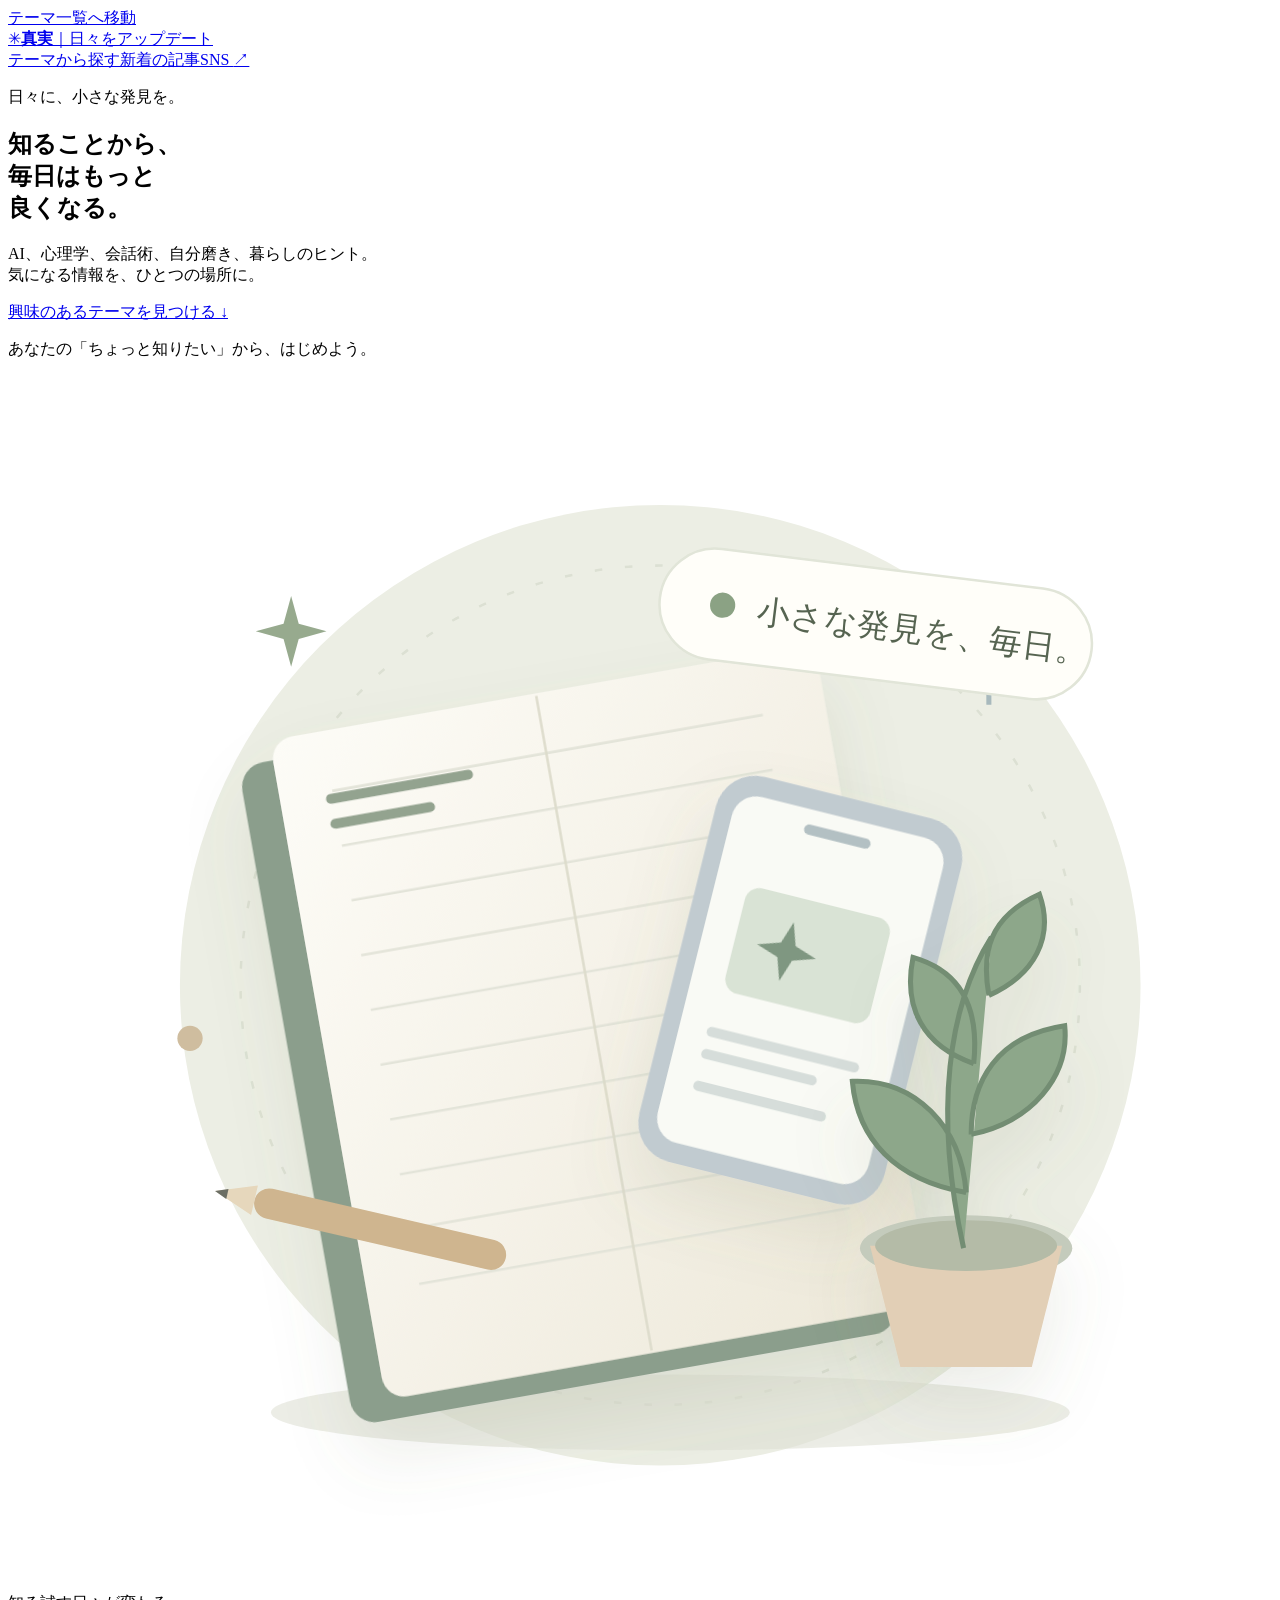
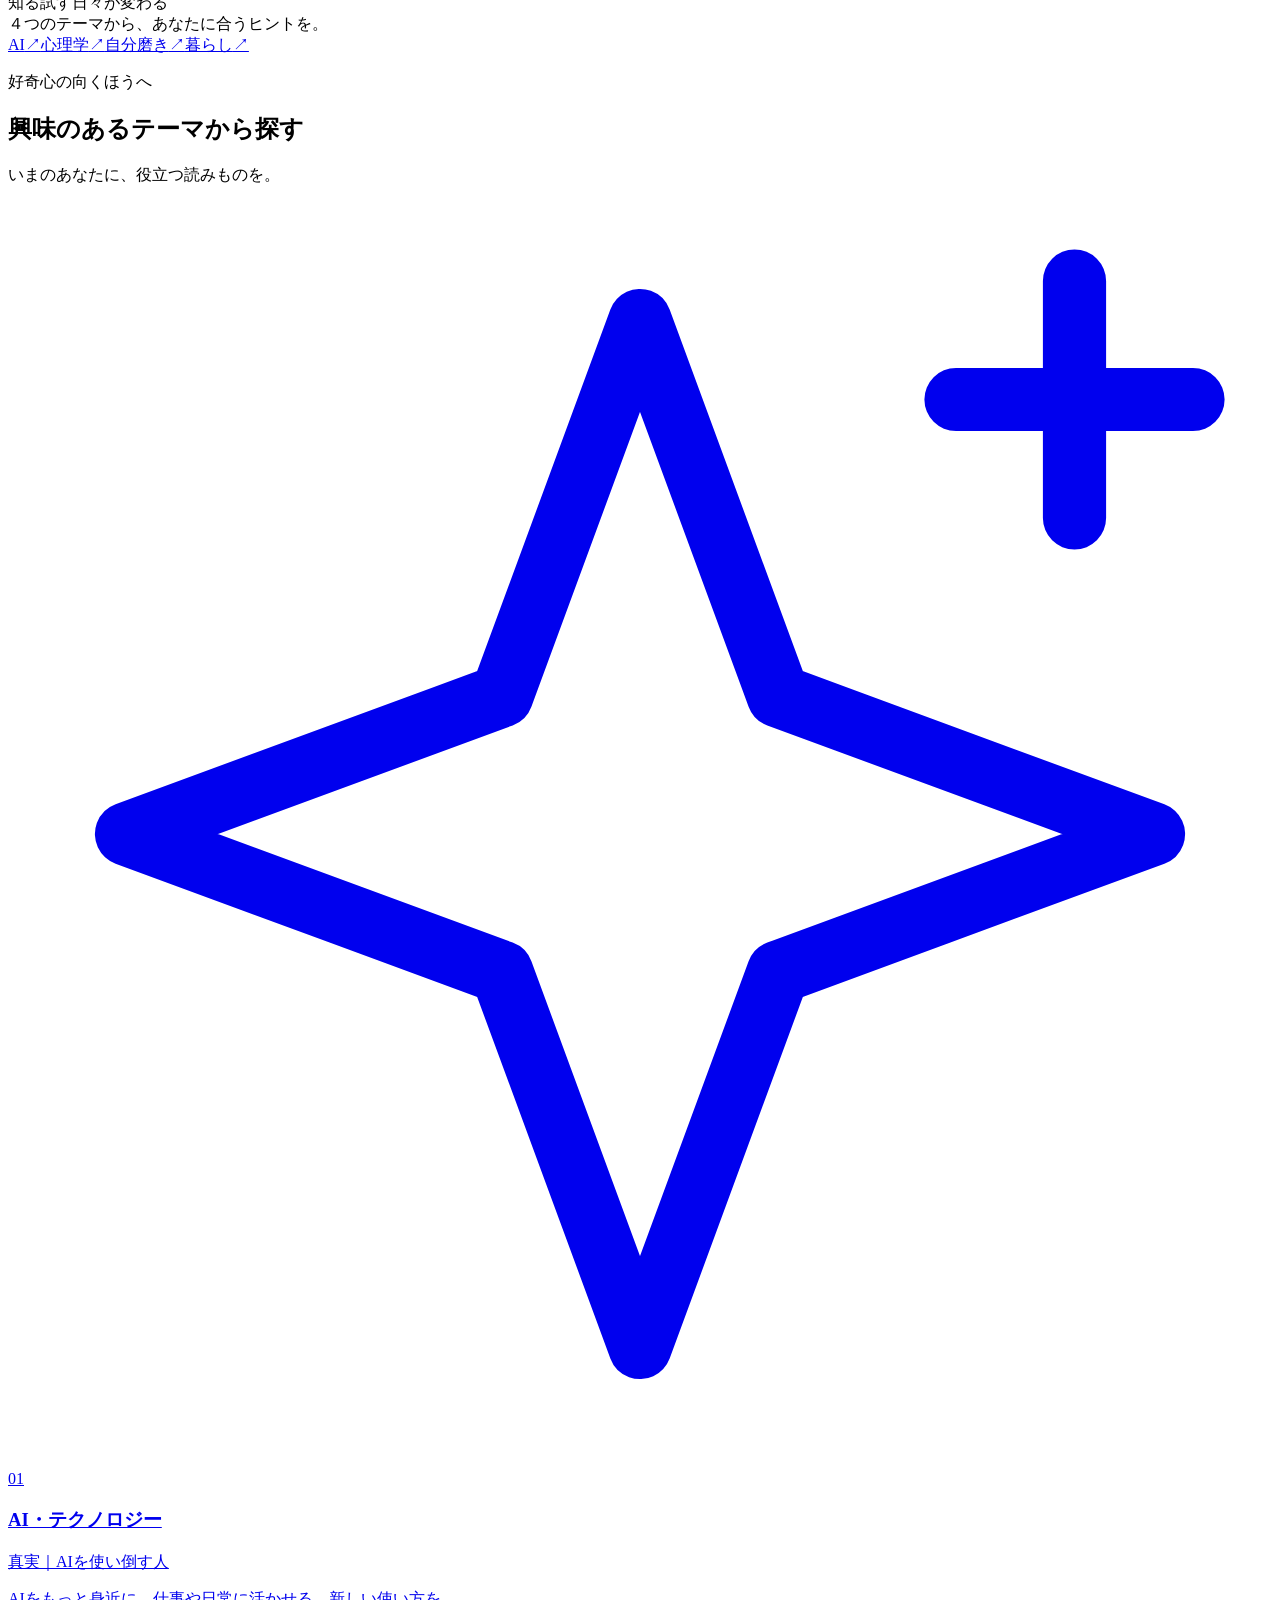
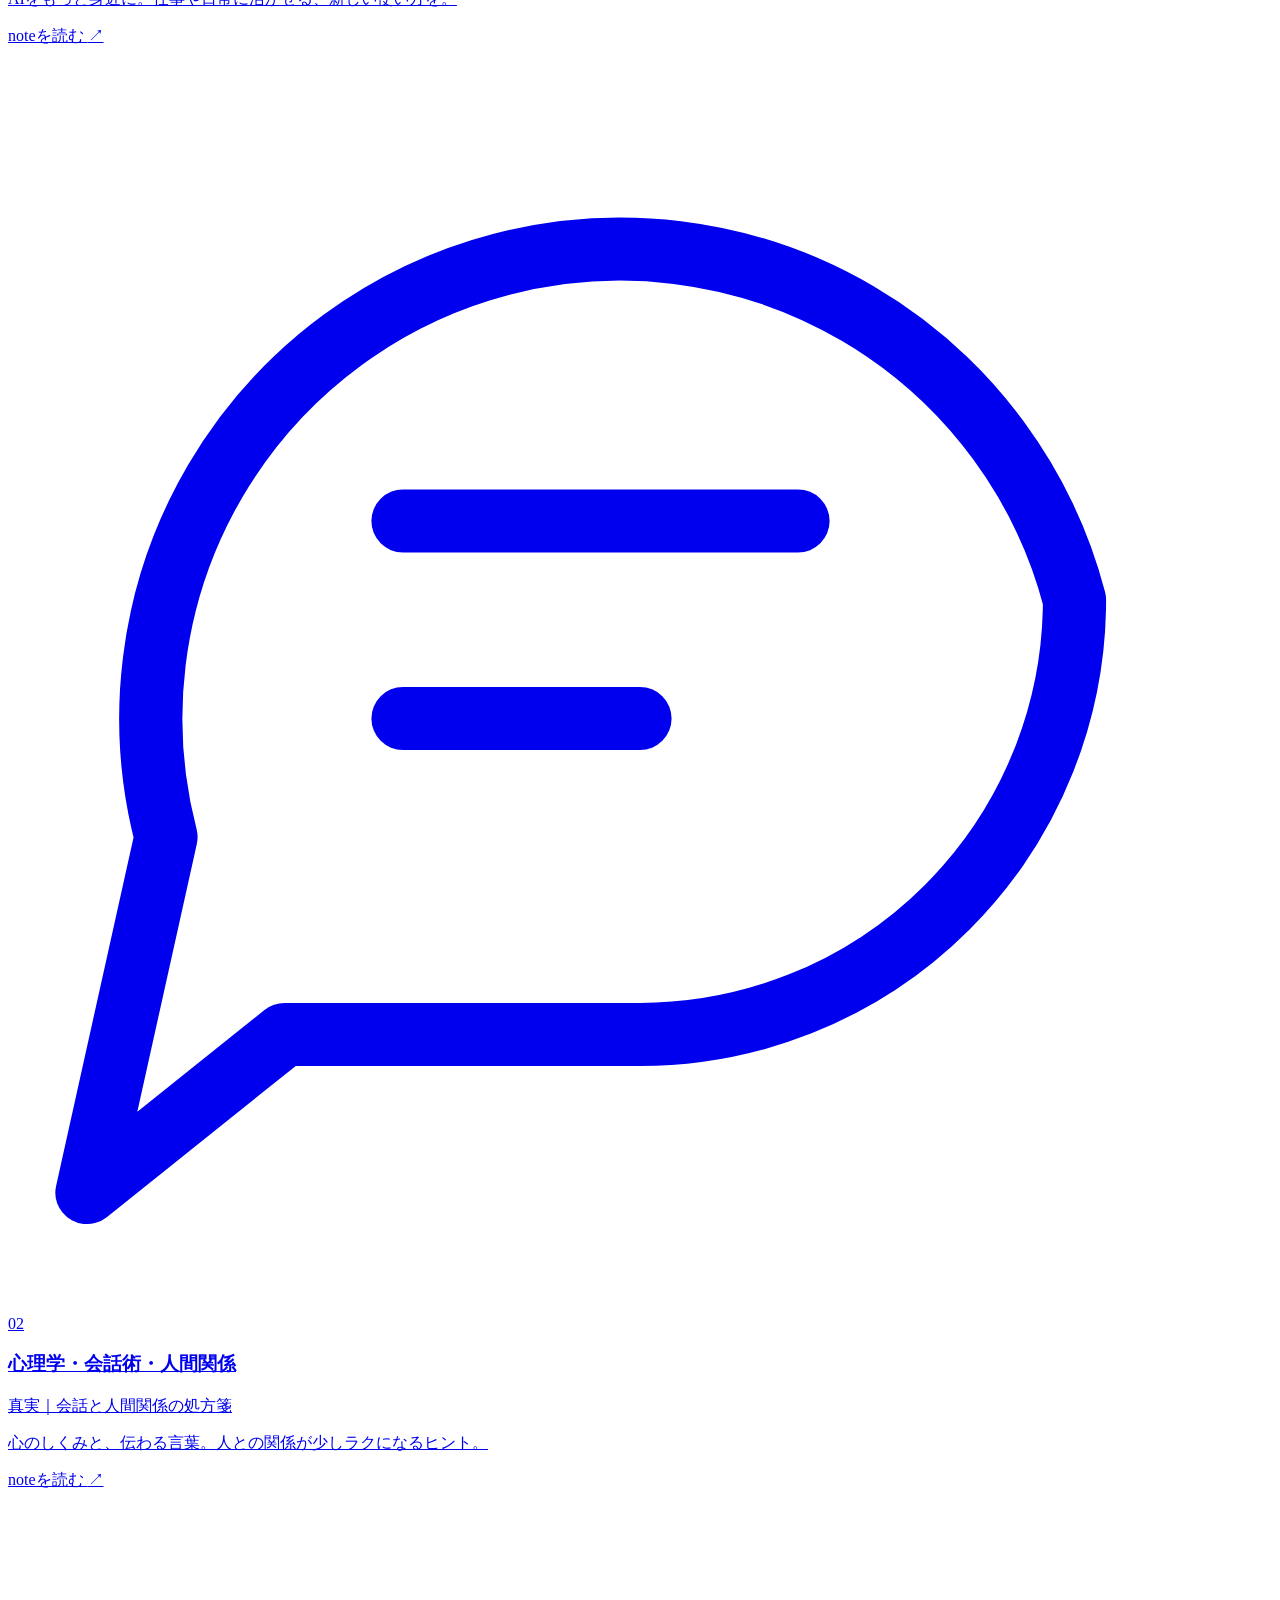
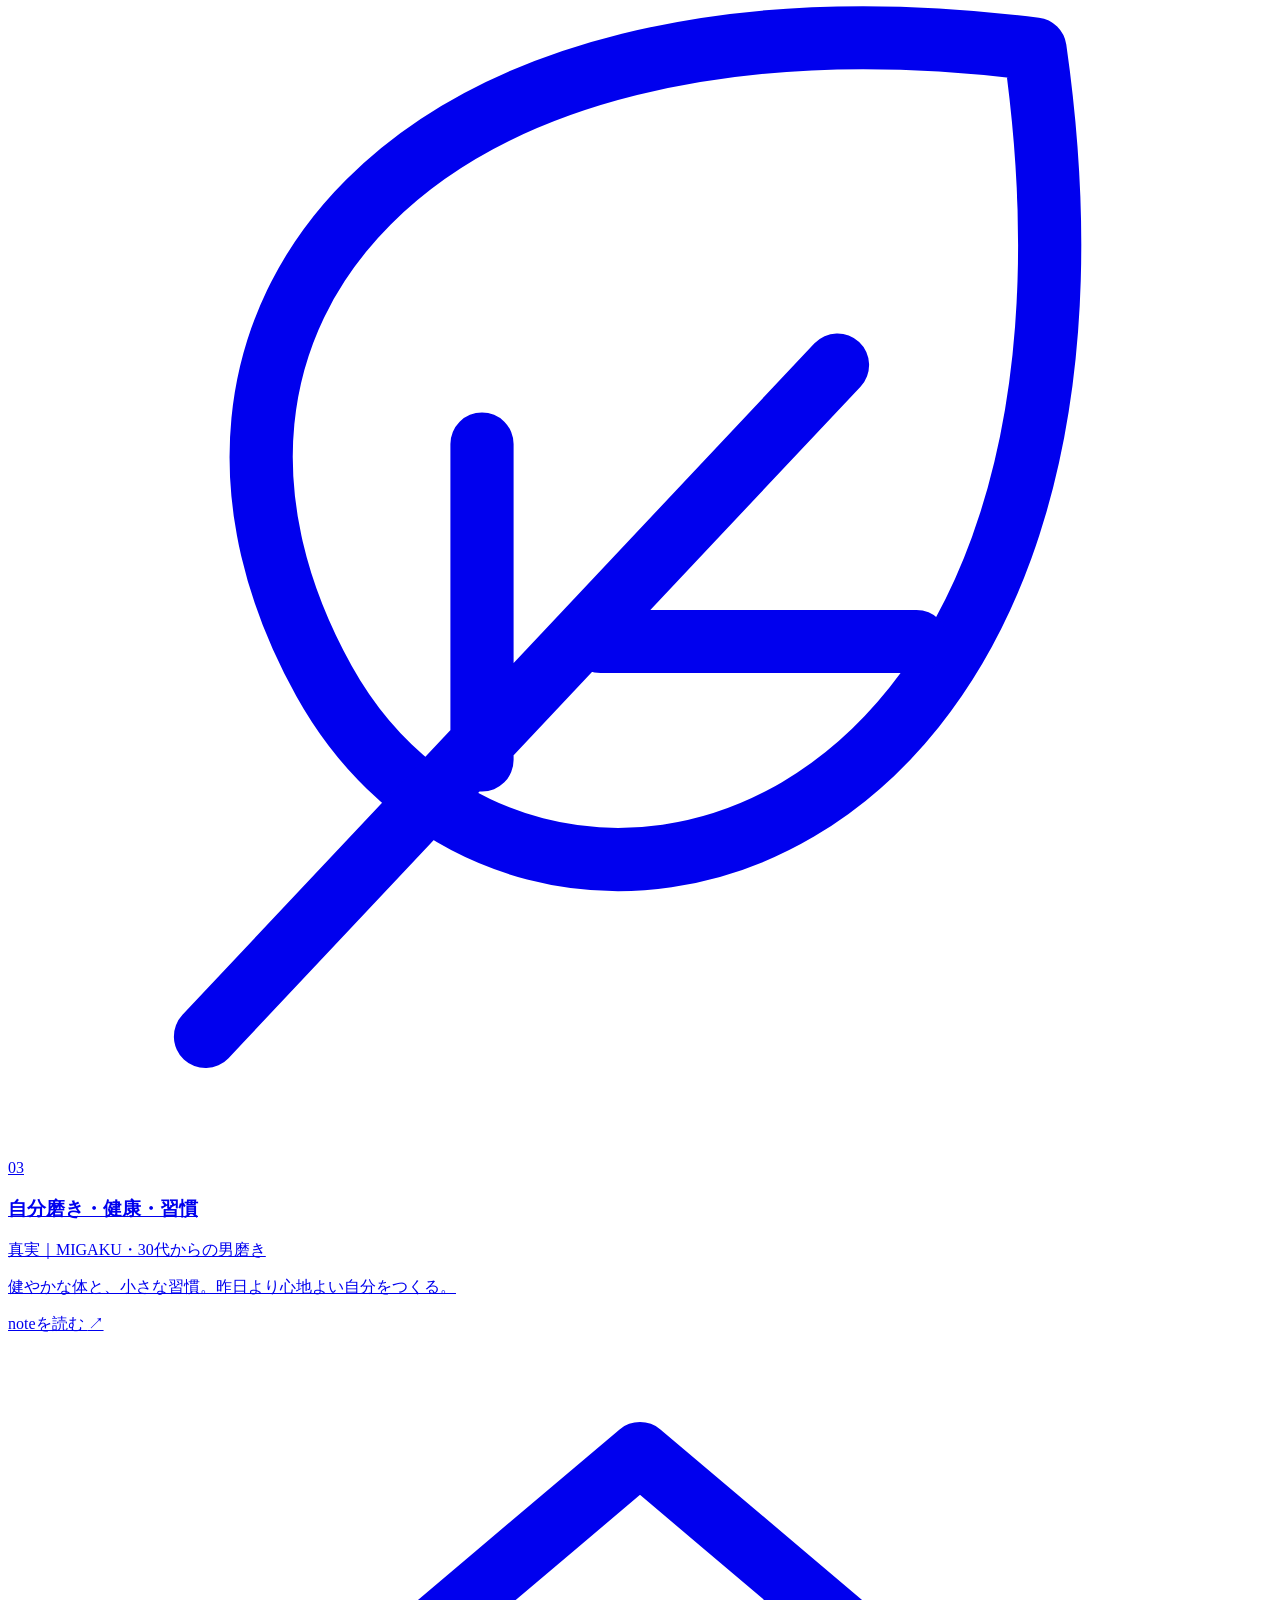
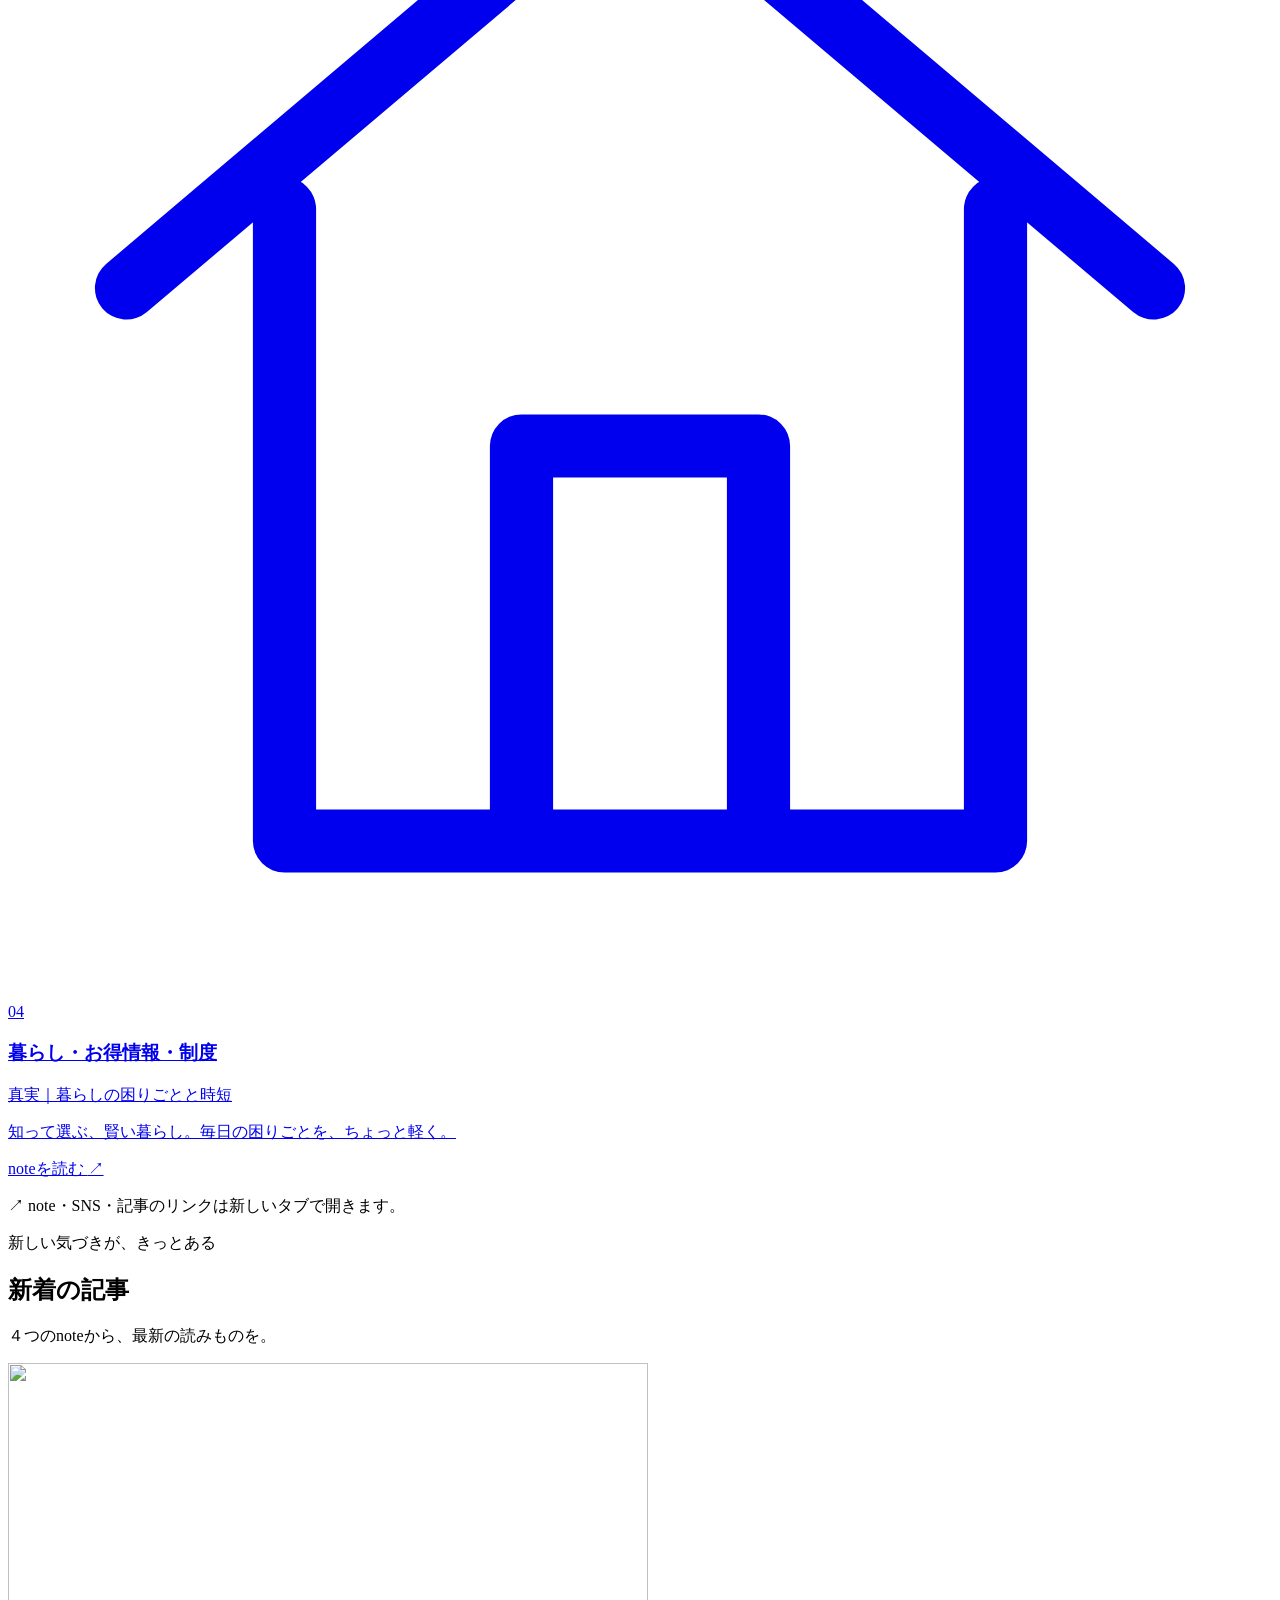
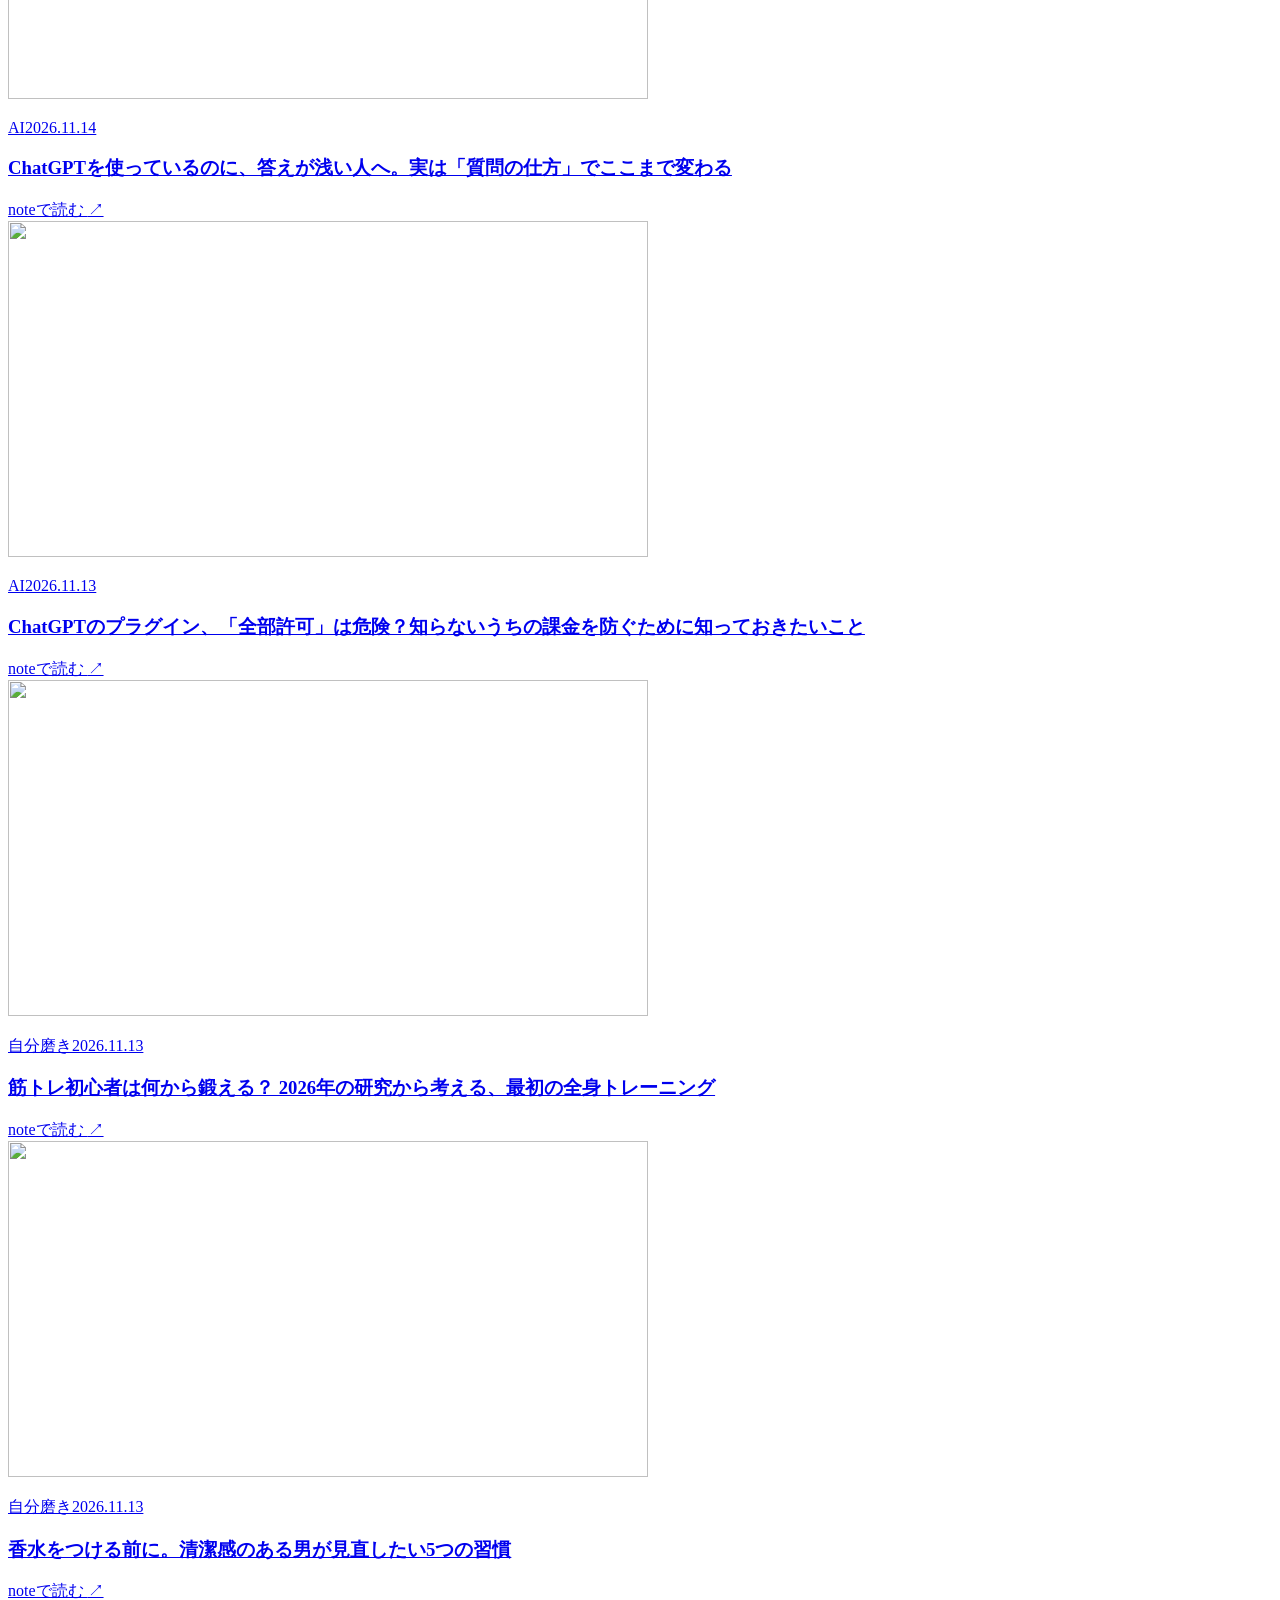
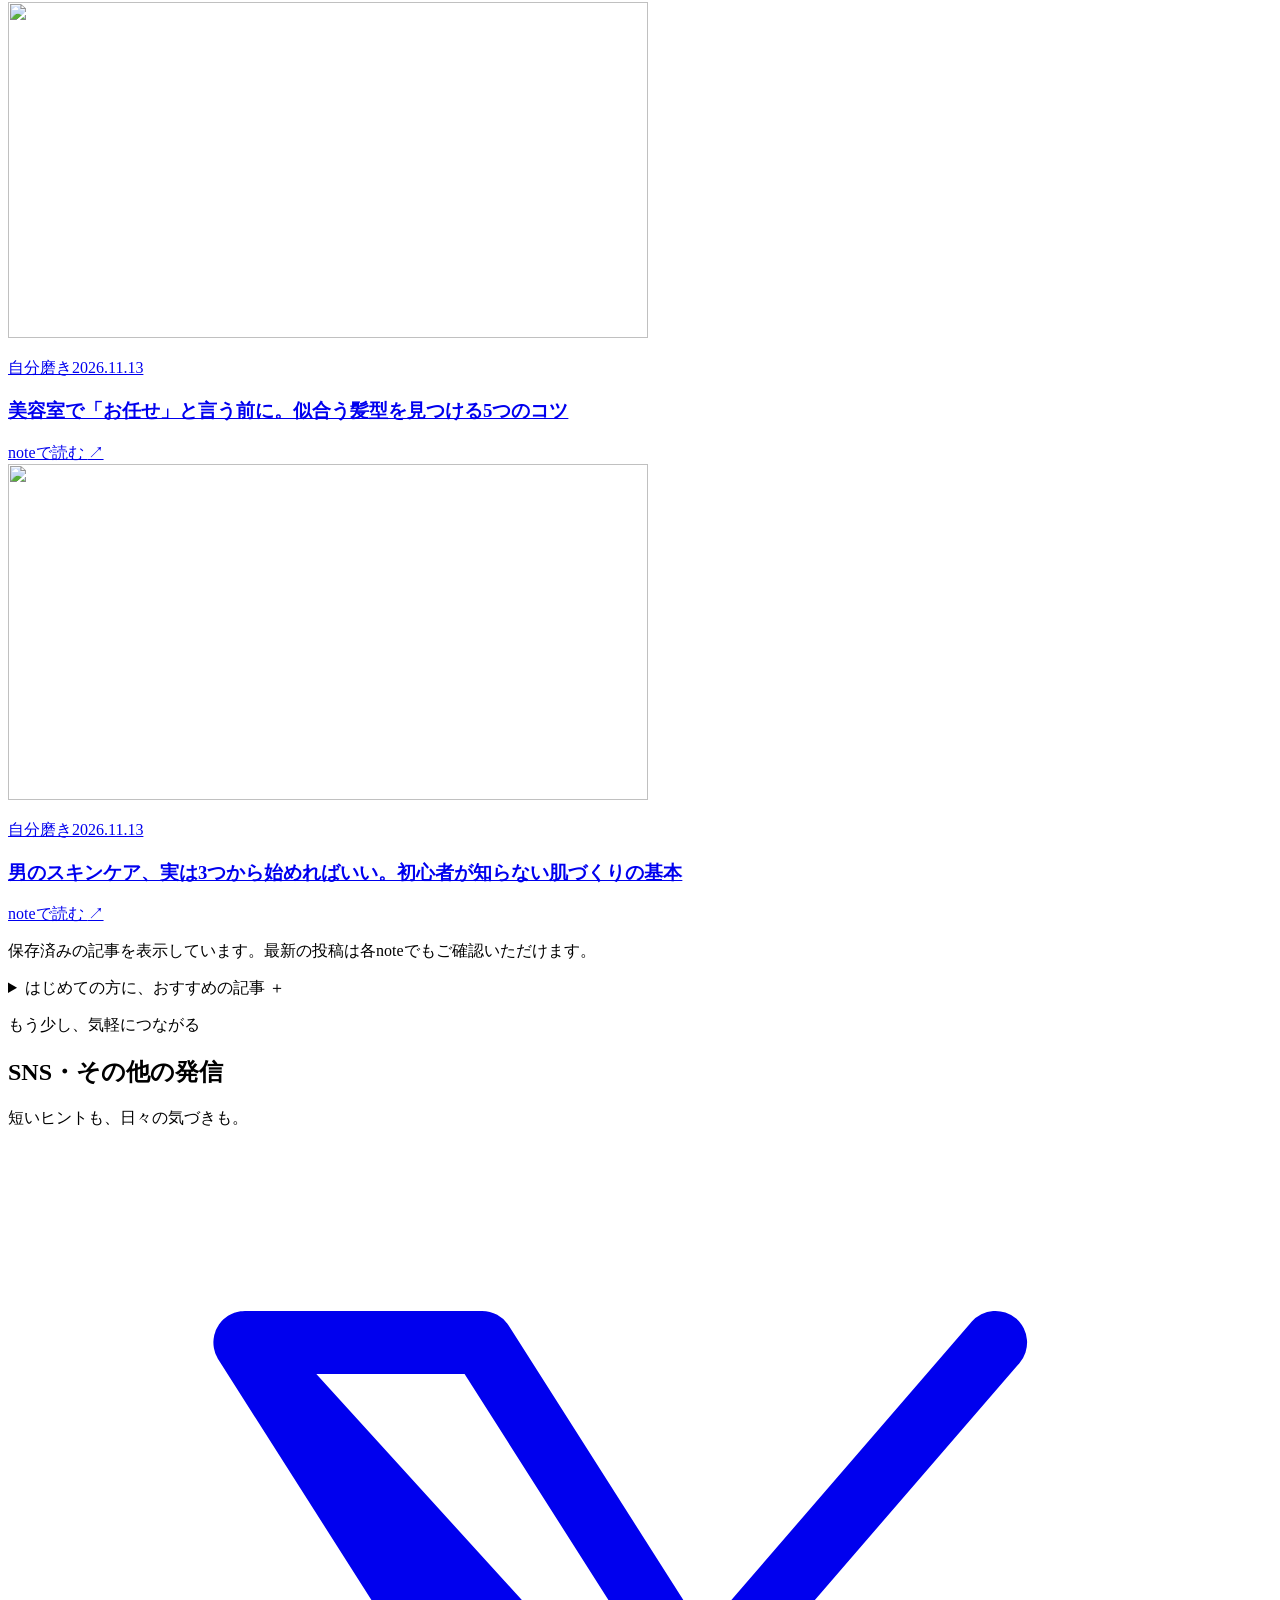
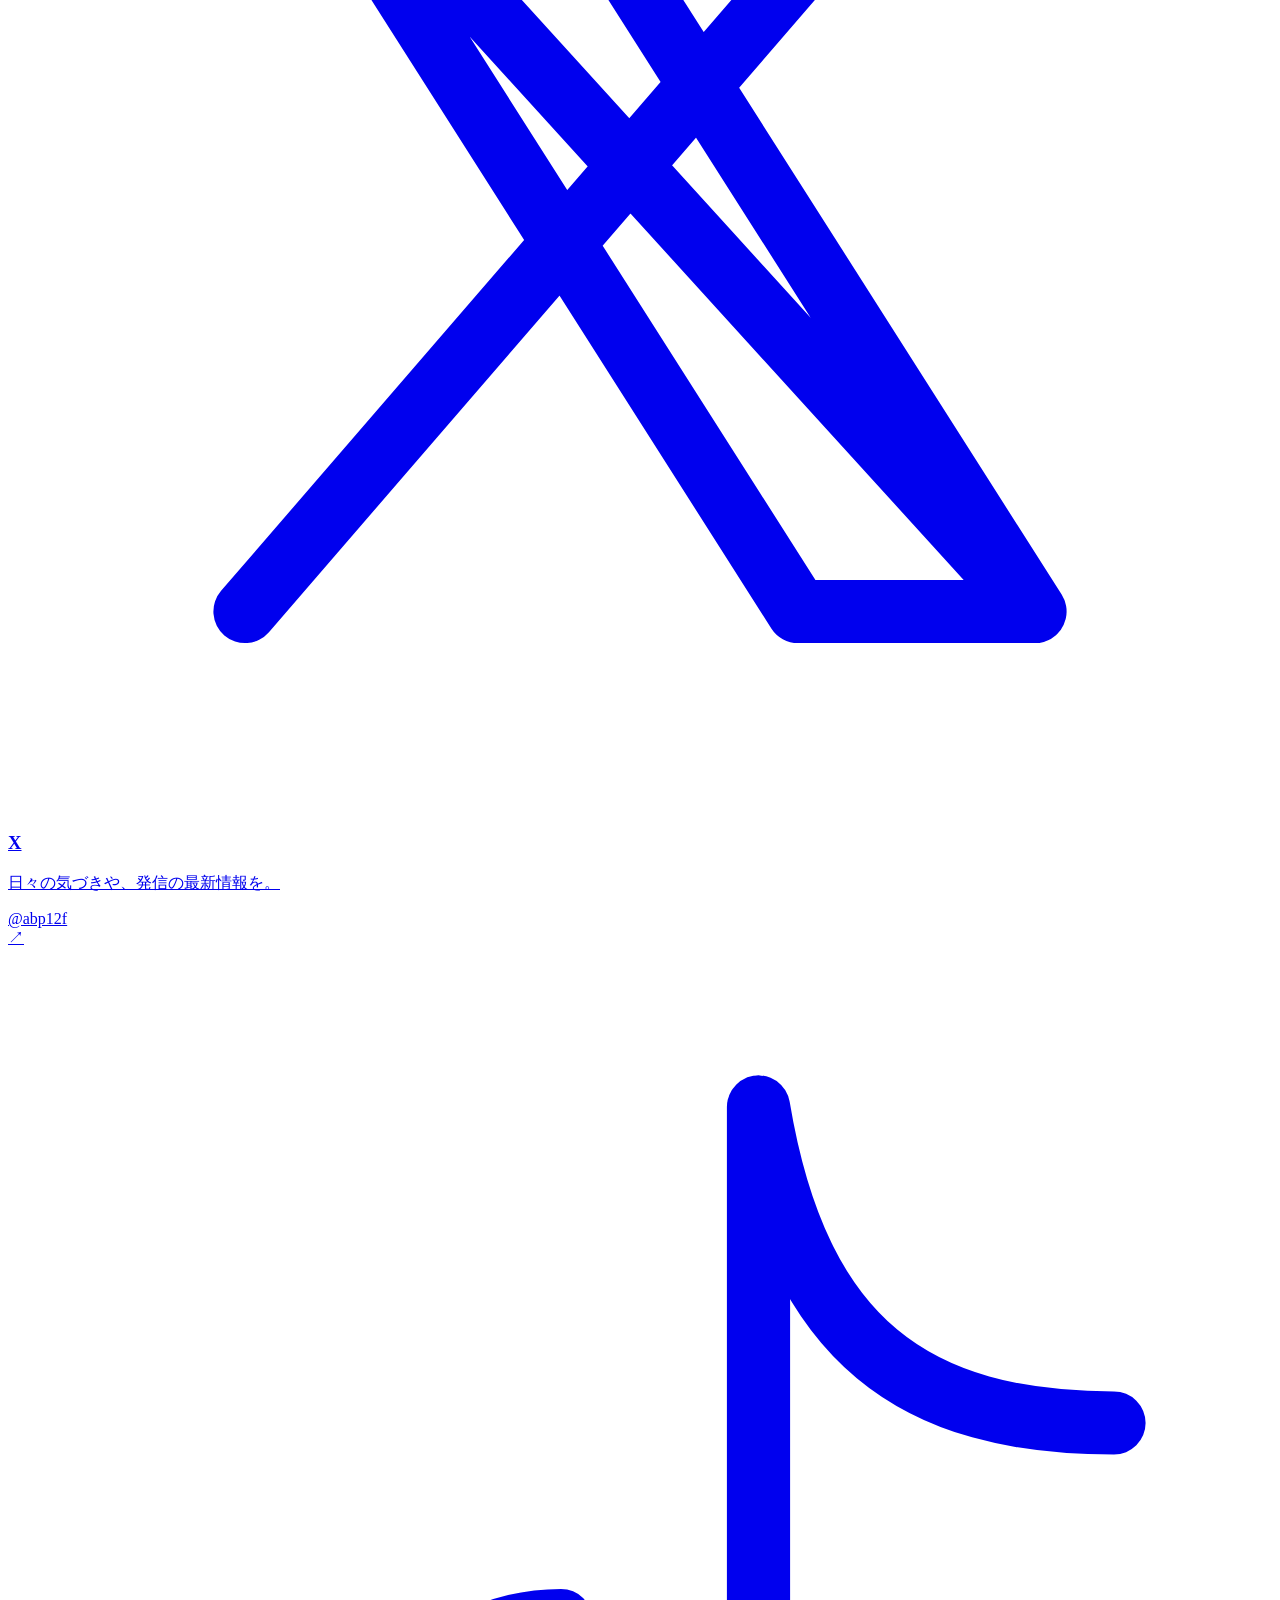
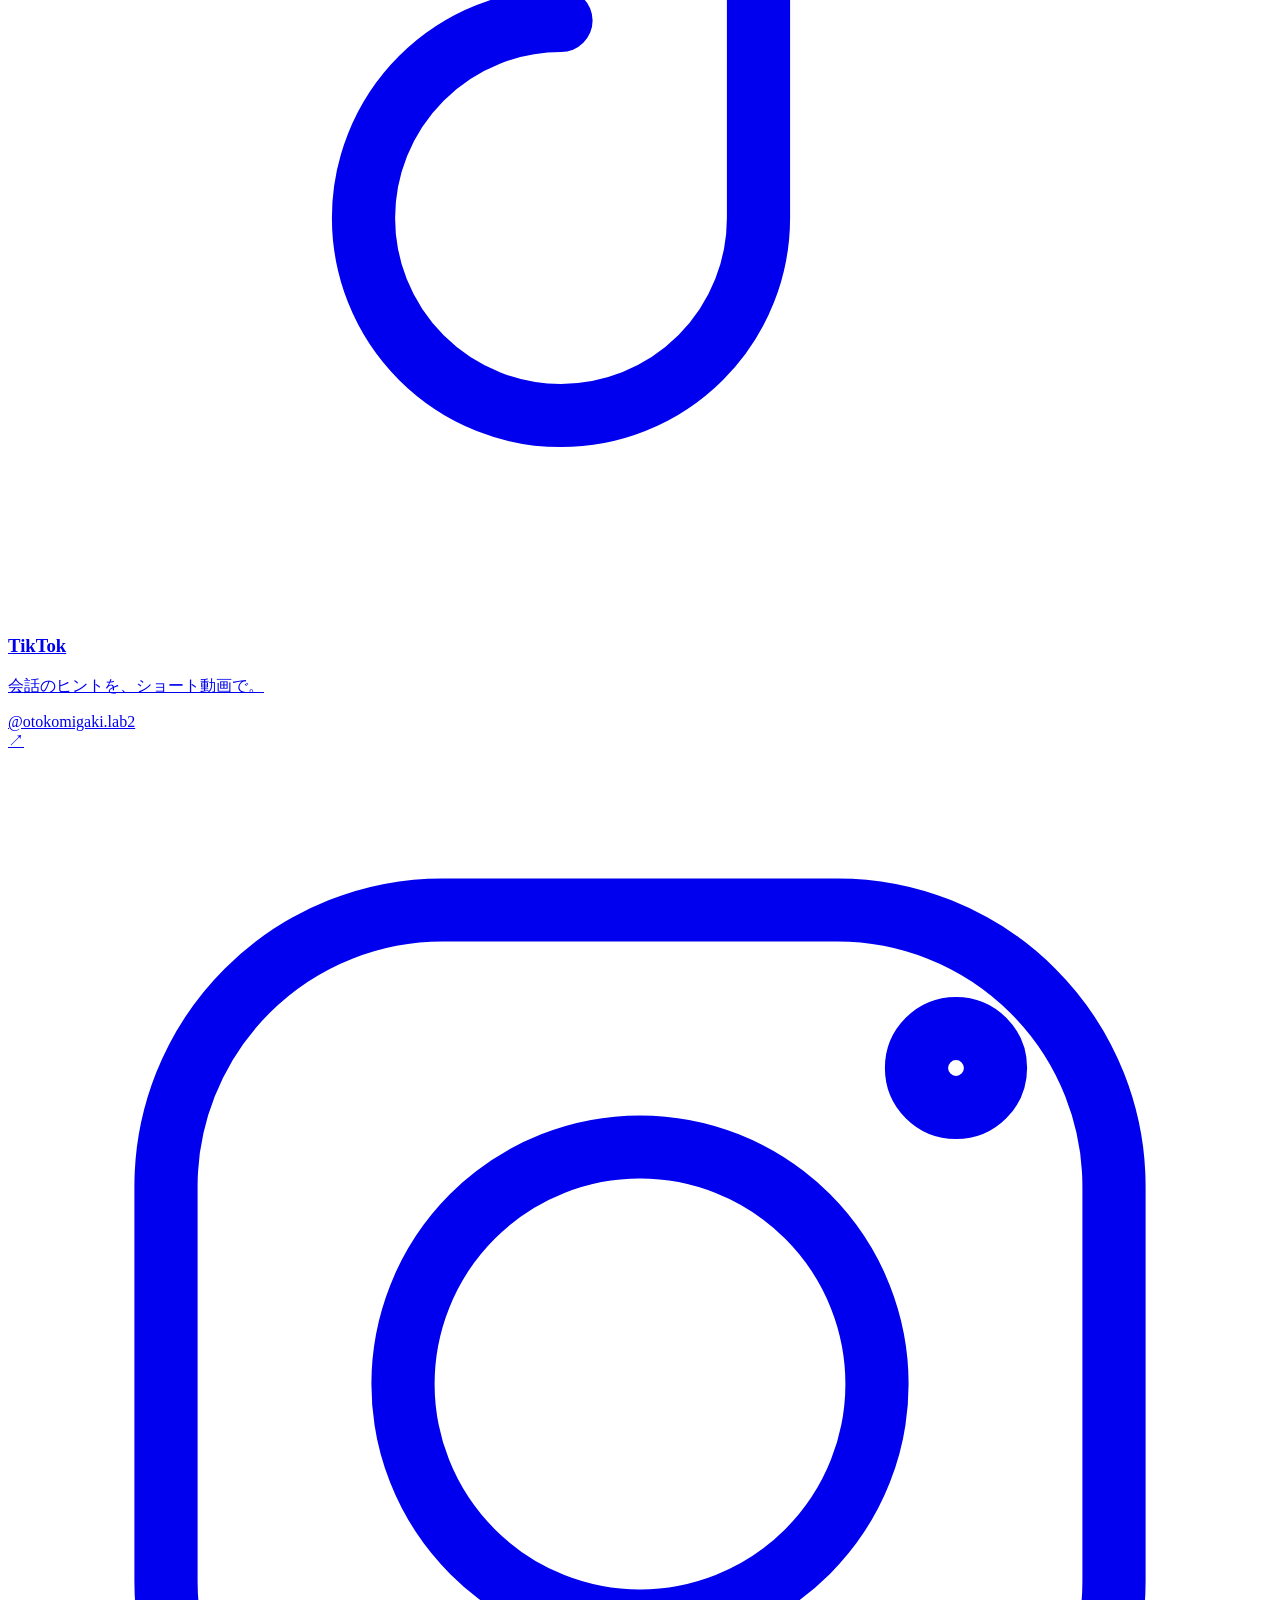
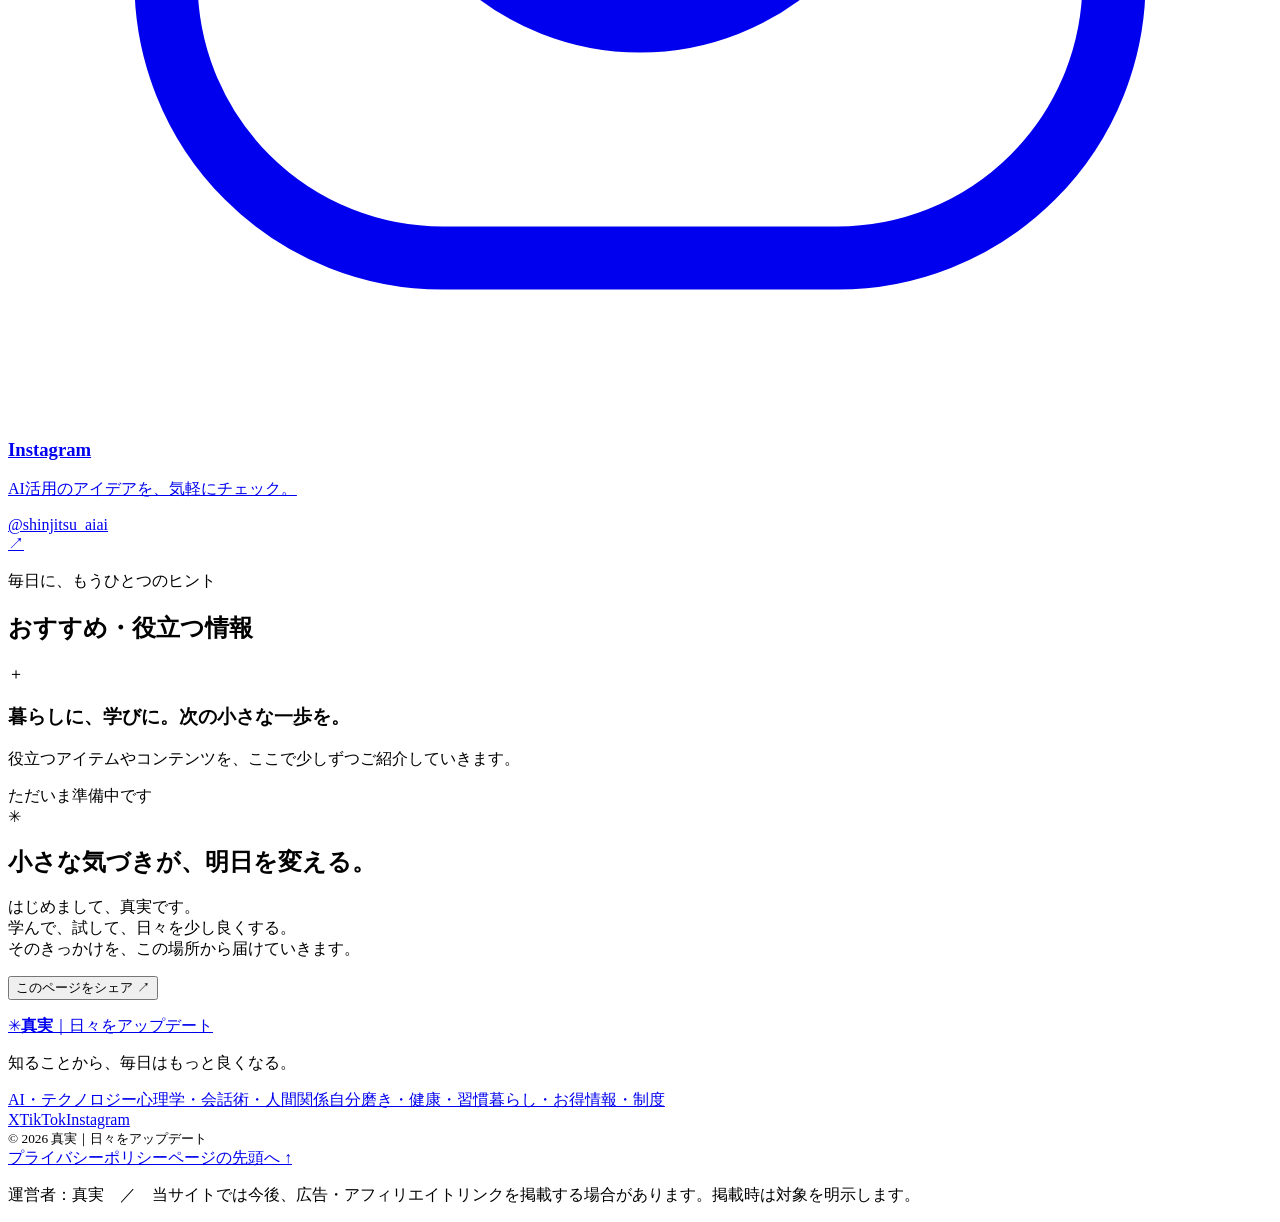
==== commit 316c6408: "Prepare approved site for daily RSS updates and production publishing" ====
--- a/public/index.html
+++ b/public/index.html
@@ -29,8 +29,8 @@
 </svg><div class="art-caption"><span>知る</span><i></i><span>試す</span><i></i><span>日々が変わる</span></div></div>
 <div class="hero-bottom"><span>４つのテーマから、あなたに合うヒントを。</span><div class="topic-chips"><a href="#theme-1" class="topic-chip">AI<span aria-hidden="true">↗</span></a><a href="#theme-2" class="topic-chip">心理学<span aria-hidden="true">↗</span></a><a href="#theme-3" class="topic-chip">自分磨き<span aria-hidden="true">↗</span></a><a href="#theme-4" class="topic-chip">暮らし<span aria-hidden="true">↗</span></a></div></div>
 </section>
-<section class="section wrap" id="links" aria-labelledby="links-title"><div class="section-heading"><div><p class="section-kicker">好奇心の向くほうへ</p><h2 id="links-title">興味のあるテーマから探す</h2></div><p>いまのあなたに、役立つ読みものを。</p></div><div class="theme-grid"><a class="theme-card sage" href="https://note.com/crisp_auk8183" id="theme-1" target="_blank" rel="noopener noreferrer" ><div class="theme-top"><span class="theme-icon"><svg viewBox="0 0 32 32" fill="none" stroke="currentColor" stroke-width="1.6" stroke-linecap="round" stroke-linejoin="round" aria-hidden="true"><path d="m16 3 3.5 9.5L29 16l-9.5 3.5L16 29l-3.5-9.5L3 16l9.5-3.5Z"/><path d="M27 2v6M24 5h6"/></svg></span><span class="card-number">01</span></div><h3>AI・テクノロジー</h3><p class="note-name" data-note-name="https://note.com/crisp_auk8183">真実｜AIを使い倒す人</p><p class="theme-description">AIをもっと身近に。仕事や日常に活かせる、新しい使い方を。</p><span class="card-link">noteを読む <span aria-hidden="true">↗</span></span></a><a class="theme-card blue" href="https://note.com/rosy_snake7477" id="theme-2" target="_blank" rel="noopener noreferrer" ><div class="theme-top"><span class="theme-icon"><svg viewBox="0 0 32 32" fill="none" stroke="currentColor" stroke-width="1.6" stroke-linecap="round" stroke-linejoin="round" aria-hidden="true"><path d="M27 14a11 11 0 0 1-11 11H7l-5 4 2-9A11 11 0 1 1 27 14Z"/><path d="M10 12h10M10 17h6"/></svg></span><span class="card-number">02</span></div><h3>心理学・会話術・人間関係</h3><p class="note-name" data-note-name="https://note.com/rosy_snake7477">真実｜日常の気づきと心理学</p><p class="theme-description">心のしくみと、伝わる言葉。人との関係が少しラクになるヒント。</p><span class="card-link">noteを読む <span aria-hidden="true">↗</span></span></a><a class="theme-card peach" href="https://note.com/brave_violet386" id="theme-3" target="_blank" rel="noopener noreferrer" ><div class="theme-top"><span class="theme-icon"><svg viewBox="0 0 32 32" fill="none" stroke="currentColor" stroke-width="1.6" stroke-linecap="round" stroke-linejoin="round" aria-hidden="true"><path d="M26 4C10 2 3 11 8 20s21 5 18-16Z"/><path d="M5 29 21 12M12 22v-8M15 19h8"/></svg></span><span class="card-number">03</span></div><h3>自分磨き・健康・習慣</h3><p class="note-name" data-note-name="https://note.com/brave_violet386">MIGAKU｜自分磨きの記録</p><p class="theme-description">健やかな体と、小さな習慣。昨日より心地よい自分をつくる。</p><span class="card-link">noteを読む <span aria-hidden="true">↗</span></span></a><a class="theme-card sand" href="https://note.com/shinjitsu_saigen" id="theme-4" target="_blank" rel="noopener noreferrer" ><div class="theme-top"><span class="theme-icon"><svg viewBox="0 0 32 32" fill="none" stroke="currentColor" stroke-width="1.6" stroke-linecap="round" stroke-linejoin="round" aria-hidden="true"><path d="m3 14 13-11 13 11M7 12v16h18V12M13 28V18h6v10"/></svg></span><span class="card-number">04</span></div><h3>暮らし・お得情報・制度</h3><p class="note-name" data-note-name="https://note.com/shinjitsu_saigen">真実｜暮らしの困りごとと時短</p><p class="theme-description">知って選ぶ、賢い暮らし。毎日の困りごとを、ちょっと軽く。</p><span class="card-link">noteを読む <span aria-hidden="true">↗</span></span></a></div><p class="link-notice">↗ note・SNS・記事のリンクは新しいタブで開きます。</p></section>
-<section class="section latest-section" id="latest" aria-labelledby="latest-title"><div class="wrap"><div class="section-heading"><div><p class="section-kicker">新しい気づきが、きっとある</p><h2 id="latest-title">新着の記事</h2></div><p>４つのnoteから、最新の読みものを。</p></div><div class="article-grid" id="latest-articles"><a class="article-card" href="https://note.com/crisp_auk8183/n/nf69c9fbe466a" target="_blank" rel="noopener noreferrer" ><div class="article-image"><img src="https://assets.st-note.com/production/uploads/images/335716653/rectangle_large_type_2_ab38b1d455aab21518f062fb8e1b6af7.jpg?width=800" alt="" width="640" height="336" loading="lazy" decoding="async" referrerpolicy="no-referrer"></div><div class="article-body"><p class="article-meta"><span>AI</span><time datetime="2026-11-13T12:52:00+00:00">2026.11.13</time></p><h3>ChatGPTのプラグイン、「全部許可」は危険？知らないうちの課金を防ぐために知っておきたいこと</h3><span class="article-link">noteで読む <span aria-hidden="true">↗</span></span></div></a><a class="article-card" href="https://note.com/brave_violet386/n/n1e12ca80a32f" target="_blank" rel="noopener noreferrer" ><div class="article-image"><img src="https://assets.st-note.com/production/uploads/images/335656389/rectangle_large_type_2_72212fa48ff33eb2d5d55d9e0740fd64.jpg?width=800" alt="" width="640" height="336" loading="lazy" decoding="async" referrerpolicy="no-referrer"></div><div class="article-body"><p class="article-meta"><span>自分磨き</span><time datetime="2026-11-13T10:10:41+00:00">2026.11.13</time></p><h3>筋トレ初心者は何から鍛える？ 2026年の研究から考える、最初の全身トレーニング</h3><span class="article-link">noteで読む <span aria-hidden="true">↗</span></span></div></a><a class="article-card" href="https://note.com/brave_violet386/n/n6a2810eccb71" target="_blank" rel="noopener noreferrer" ><div class="article-image"><img src="https://assets.st-note.com/production/uploads/images/335656177/rectangle_large_type_2_7501ad7bea64c916e5e40567d35f5140.jpg?width=800" alt="" width="640" height="336" loading="lazy" decoding="async" referrerpolicy="no-referrer"></div><div class="article-body"><p class="article-meta"><span>自分磨き</span><time datetime="2026-11-13T10:09:54+00:00">2026.11.13</time></p><h3>香水をつける前に。清潔感のある男が見直したい5つの習慣</h3><span class="article-link">noteで読む <span aria-hidden="true">↗</span></span></div></a><a class="article-card" href="https://note.com/brave_violet386/n/nc8fb67c2ecac" target="_blank" rel="noopener noreferrer" ><div class="article-image"><img src="https://assets.st-note.com/production/uploads/images/335655790/rectangle_large_type_2_14e8a84a491a98e2466bf1b85539edbd.jpg?width=800" alt="" width="640" height="336" loading="lazy" decoding="async" referrerpolicy="no-referrer"></div><div class="article-body"><p class="article-meta"><span>自分磨き</span><time datetime="2026-11-13T10:08:58+00:00">2026.11.13</time></p><h3>美容室で「お任せ」と言う前に。似合う髪型を見つける5つのコツ</h3><span class="article-link">noteで読む <span aria-hidden="true">↗</span></span></div></a><a class="article-card" href="https://note.com/brave_violet386/n/ne1956734f676" target="_blank" rel="noopener noreferrer" ><div class="article-image"><img src="https://assets.st-note.com/production/uploads/images/335655414/rectangle_large_type_2_2181107a52445bb0dd2600311c90fbe4.jpg?width=800" alt="" width="640" height="336" loading="lazy" decoding="async" referrerpolicy="no-referrer"></div><div class="article-body"><p class="article-meta"><span>自分磨き</span><time datetime="2026-11-13T10:08:11+00:00">2026.11.13</time></p><h3>男のスキンケア、実は3つから始めればいい。初心者が知らない肌づくりの基本</h3><span class="article-link">noteで読む <span aria-hidden="true">↗</span></span></div></a><a class="article-card" href="https://note.com/brave_violet386/n/nc0ffa6898817" target="_blank" rel="noopener noreferrer" ><div class="article-image"><img src="https://assets.st-note.com/production/uploads/images/335649438/rectangle_large_type_2_a7d2b04373ddf048fc7727469d21a4ea.jpg?width=800" alt="" width="640" height="336" loading="lazy" decoding="async" referrerpolicy="no-referrer"></div><div class="article-body"><p class="article-meta"><span>自分磨き</span><time datetime="2026-11-13T09:51:06+00:00">2026.11.13</time></p><h3>顔を変える前に眉毛を整える。男の第一印象を変える5つのコツ</h3><span class="article-link">noteで読む <span aria-hidden="true">↗</span></span></div></a></div><p class="feed-status" id="feed-status" role="status">保存済みの記事を表示しています。最新の投稿は各noteでもご確認いただけます。</p><details class="recommended"><summary id="recommended-title">はじめての方に、おすすめの記事 <span aria-hidden="true">＋</span></summary><div class="recommended-grid" id="recommended-articles"><a class="recommended-card" href="https://note.com/crisp_auk8183/n/nc7b339d78647" target="_blank" rel="noopener noreferrer" ><span>AI</span><h3>【衝撃】プログラミングができない僕が、ChatGPTで自分専用サイトを公開できた話</h3><span class="recommended-arrow" aria-hidden="true">↗</span></a><a class="recommended-card" href="https://note.com/brave_violet386/n/nf6f0cf8bc6fd" target="_blank" rel="noopener noreferrer" ><span>自分磨き</span><h3>休日の過ごし方で差がつく。男の魅力を上げる5つの習慣</h3><span class="recommended-arrow" aria-hidden="true">↗</span></a><a class="recommended-card" href="https://note.com/rosy_snake7477/n/n9746ca8d3901" target="_blank" rel="noopener noreferrer" ><span>心理学</span><h3>なぜか人に好かれる人は「話し上手」ではなかった。心理学が明かした意外な共通点</h3><span class="recommended-arrow" aria-hidden="true">↗</span></a></div></details></div></section>
+<section class="section wrap" id="links" aria-labelledby="links-title"><div class="section-heading"><div><p class="section-kicker">好奇心の向くほうへ</p><h2 id="links-title">興味のあるテーマから探す</h2></div><p>いまのあなたに、役立つ読みものを。</p></div><div class="theme-grid"><a class="theme-card sage" href="https://note.com/crisp_auk8183" id="theme-1" target="_blank" rel="noopener noreferrer" ><div class="theme-top"><span class="theme-icon"><svg viewBox="0 0 32 32" fill="none" stroke="currentColor" stroke-width="1.6" stroke-linecap="round" stroke-linejoin="round" aria-hidden="true"><path d="m16 3 3.5 9.5L29 16l-9.5 3.5L16 29l-3.5-9.5L3 16l9.5-3.5Z"/><path d="M27 2v6M24 5h6"/></svg></span><span class="card-number">01</span></div><h3>AI・テクノロジー</h3><p class="note-name" data-note-name="https://note.com/crisp_auk8183">真実｜AIを使い倒す人</p><p class="theme-description">AIをもっと身近に。仕事や日常に活かせる、新しい使い方を。</p><span class="card-link">noteを読む <span aria-hidden="true">↗</span></span></a><a class="theme-card blue" href="https://note.com/rosy_snake7477" id="theme-2" target="_blank" rel="noopener noreferrer" ><div class="theme-top"><span class="theme-icon"><svg viewBox="0 0 32 32" fill="none" stroke="currentColor" stroke-width="1.6" stroke-linecap="round" stroke-linejoin="round" aria-hidden="true"><path d="M27 14a11 11 0 0 1-11 11H7l-5 4 2-9A11 11 0 1 1 27 14Z"/><path d="M10 12h10M10 17h6"/></svg></span><span class="card-number">02</span></div><h3>心理学・会話術・人間関係</h3><p class="note-name" data-note-name="https://note.com/rosy_snake7477">真実｜会話と人間関係の処方箋</p><p class="theme-description">心のしくみと、伝わる言葉。人との関係が少しラクになるヒント。</p><span class="card-link">noteを読む <span aria-hidden="true">↗</span></span></a><a class="theme-card peach" href="https://note.com/brave_violet386" id="theme-3" target="_blank" rel="noopener noreferrer" ><div class="theme-top"><span class="theme-icon"><svg viewBox="0 0 32 32" fill="none" stroke="currentColor" stroke-width="1.6" stroke-linecap="round" stroke-linejoin="round" aria-hidden="true"><path d="M26 4C10 2 3 11 8 20s21 5 18-16Z"/><path d="M5 29 21 12M12 22v-8M15 19h8"/></svg></span><span class="card-number">03</span></div><h3>自分磨き・健康・習慣</h3><p class="note-name" data-note-name="https://note.com/brave_violet386">真実｜MIGAKU・30代からの男磨き</p><p class="theme-description">健やかな体と、小さな習慣。昨日より心地よい自分をつくる。</p><span class="card-link">noteを読む <span aria-hidden="true">↗</span></span></a><a class="theme-card sand" href="https://note.com/shinjitsu_saigen" id="theme-4" target="_blank" rel="noopener noreferrer" ><div class="theme-top"><span class="theme-icon"><svg viewBox="0 0 32 32" fill="none" stroke="currentColor" stroke-width="1.6" stroke-linecap="round" stroke-linejoin="round" aria-hidden="true"><path d="m3 14 13-11 13 11M7 12v16h18V12M13 28V18h6v10"/></svg></span><span class="card-number">04</span></div><h3>暮らし・お得情報・制度</h3><p class="note-name" data-note-name="https://note.com/shinjitsu_saigen">真実｜暮らしの困りごとと時短</p><p class="theme-description">知って選ぶ、賢い暮らし。毎日の困りごとを、ちょっと軽く。</p><span class="card-link">noteを読む <span aria-hidden="true">↗</span></span></a></div><p class="link-notice">↗ note・SNS・記事のリンクは新しいタブで開きます。</p></section>
+<section class="section latest-section" id="latest" aria-labelledby="latest-title"><div class="wrap"><div class="section-heading"><div><p class="section-kicker">新しい気づきが、きっとある</p><h2 id="latest-title">新着の記事</h2></div><p>４つのnoteから、最新の読みものを。</p></div><div class="article-grid" id="latest-articles"><a class="article-card" href="https://note.com/crisp_auk8183/n/n0347d98ecc69" target="_blank" rel="noopener noreferrer" ><div class="article-image"><img src="https://assets.st-note.com/production/uploads/images/335779540/rectangle_large_type_2_b22f3a37fcf0a052ccceb51177560116.jpg?width=800" alt="" width="640" height="336" loading="lazy" decoding="async" referrerpolicy="no-referrer"></div><div class="article-body"><p class="article-meta"><span>AI</span><time datetime="2026-11-13T16:30:08+00:00">2026.11.14</time></p><h3>ChatGPTを使っているのに、答えが浅い人へ。実は「質問の仕方」でここまで変わる</h3><span class="article-link">noteで読む <span aria-hidden="true">↗</span></span></div></a><a class="article-card" href="https://note.com/crisp_auk8183/n/nf69c9fbe466a" target="_blank" rel="noopener noreferrer" ><div class="article-image"><img src="https://assets.st-note.com/production/uploads/images/335716653/rectangle_large_type_2_ab38b1d455aab21518f062fb8e1b6af7.jpg?width=800" alt="" width="640" height="336" loading="lazy" decoding="async" referrerpolicy="no-referrer"></div><div class="article-body"><p class="article-meta"><span>AI</span><time datetime="2026-11-13T12:52:00+00:00">2026.11.13</time></p><h3>ChatGPTのプラグイン、「全部許可」は危険？知らないうちの課金を防ぐために知っておきたいこと</h3><span class="article-link">noteで読む <span aria-hidden="true">↗</span></span></div></a><a class="article-card" href="https://note.com/brave_violet386/n/n1e12ca80a32f" target="_blank" rel="noopener noreferrer" ><div class="article-image"><img src="https://assets.st-note.com/production/uploads/images/335656389/rectangle_large_type_2_72212fa48ff33eb2d5d55d9e0740fd64.jpg?width=800" alt="" width="640" height="336" loading="lazy" decoding="async" referrerpolicy="no-referrer"></div><div class="article-body"><p class="article-meta"><span>自分磨き</span><time datetime="2026-11-13T10:10:41+00:00">2026.11.13</time></p><h3>筋トレ初心者は何から鍛える？ 2026年の研究から考える、最初の全身トレーニング</h3><span class="article-link">noteで読む <span aria-hidden="true">↗</span></span></div></a><a class="article-card" href="https://note.com/brave_violet386/n/n6a2810eccb71" target="_blank" rel="noopener noreferrer" ><div class="article-image"><img src="https://assets.st-note.com/production/uploads/images/335656177/rectangle_large_type_2_7501ad7bea64c916e5e40567d35f5140.jpg?width=800" alt="" width="640" height="336" loading="lazy" decoding="async" referrerpolicy="no-referrer"></div><div class="article-body"><p class="article-meta"><span>自分磨き</span><time datetime="2026-11-13T10:09:54+00:00">2026.11.13</time></p><h3>香水をつける前に。清潔感のある男が見直したい5つの習慣</h3><span class="article-link">noteで読む <span aria-hidden="true">↗</span></span></div></a><a class="article-card" href="https://note.com/brave_violet386/n/nc8fb67c2ecac" target="_blank" rel="noopener noreferrer" ><div class="article-image"><img src="https://assets.st-note.com/production/uploads/images/335655790/rectangle_large_type_2_14e8a84a491a98e2466bf1b85539edbd.jpg?width=800" alt="" width="640" height="336" loading="lazy" decoding="async" referrerpolicy="no-referrer"></div><div class="article-body"><p class="article-meta"><span>自分磨き</span><time datetime="2026-11-13T10:08:58+00:00">2026.11.13</time></p><h3>美容室で「お任せ」と言う前に。似合う髪型を見つける5つのコツ</h3><span class="article-link">noteで読む <span aria-hidden="true">↗</span></span></div></a><a class="article-card" href="https://note.com/brave_violet386/n/ne1956734f676" target="_blank" rel="noopener noreferrer" ><div class="article-image"><img src="https://assets.st-note.com/production/uploads/images/335655414/rectangle_large_type_2_2181107a52445bb0dd2600311c90fbe4.jpg?width=800" alt="" width="640" height="336" loading="lazy" decoding="async" referrerpolicy="no-referrer"></div><div class="article-body"><p class="article-meta"><span>自分磨き</span><time datetime="2026-11-13T10:08:11+00:00">2026.11.13</time></p><h3>男のスキンケア、実は3つから始めればいい。初心者が知らない肌づくりの基本</h3><span class="article-link">noteで読む <span aria-hidden="true">↗</span></span></div></a></div><p class="feed-status" id="feed-status" role="status">保存済みの記事を表示しています。最新の投稿は各noteでもご確認いただけます。</p><details class="recommended"><summary id="recommended-title">はじめての方に、おすすめの記事 <span aria-hidden="true">＋</span></summary><div class="recommended-grid" id="recommended-articles"><a class="recommended-card" href="https://note.com/crisp_auk8183/n/nc7b339d78647" target="_blank" rel="noopener noreferrer" ><span>AI</span><h3>【衝撃】プログラミングができない僕が、ChatGPTで自分専用サイトを公開できた話</h3><span class="recommended-arrow" aria-hidden="true">↗</span></a><a class="recommended-card" href="https://note.com/brave_violet386/n/nf6f0cf8bc6fd" target="_blank" rel="noopener noreferrer" ><span>自分磨き</span><h3>休日の過ごし方で差がつく。男の魅力を上げる5つの習慣</h3><span class="recommended-arrow" aria-hidden="true">↗</span></a><a class="recommended-card" href="https://note.com/rosy_snake7477/n/n9746ca8d3901" target="_blank" rel="noopener noreferrer" ><span>心理学</span><h3>なぜか人に好かれる人は「話し上手」ではなかった。心理学が明かした意外な共通点</h3><span class="recommended-arrow" aria-hidden="true">↗</span></a></div></details></div></section>
 <section class="section wrap" id="social" aria-labelledby="social-title"><div class="section-heading"><div><p class="section-kicker">もう少し、気軽につながる</p><h2 id="social-title">SNS・その他の発信</h2></div><p>短いヒントも、日々の気づきも。</p></div><div class="social-grid"><a class="social-card" href="https://x.com/abp12f" target="_blank" rel="noopener noreferrer" ><span class="social-icon"><svg viewBox="0 0 32 32" fill="none" stroke="currentColor" stroke-width="1.6" stroke-linecap="round" stroke-linejoin="round" aria-hidden="true"><path d="m6 5 20 22M25 5 6 27M6 5h6l14 22h-6Z"/></svg></span><div><h3>X</h3><p>日々の気づきや、発信の最新情報を。</p><span class="social-handle">@abp12f</span></div><span class="social-arrow" aria-hidden="true">↗</span></a><a class="social-card" href="https://www.tiktok.com/@otokomigaki.lab2" target="_blank" rel="noopener noreferrer" ><span class="social-icon"><svg viewBox="0 0 32 32" fill="none" stroke="currentColor" stroke-width="1.6" stroke-linecap="round" stroke-linejoin="round" aria-hidden="true"><path d="M19 4v18a5 5 0 1 1-5-5M19 4c1 6 4 8 9 8"/></svg></span><div><h3>TikTok</h3><p>会話のヒントを、ショート動画で。</p><span class="social-handle">@otokomigaki.lab2</span></div><span class="social-arrow" aria-hidden="true">↗</span></a><a class="social-card" href="https://www.instagram.com/shinjitsu_aiai/" target="_blank" rel="noopener noreferrer" ><span class="social-icon"><svg viewBox="0 0 32 32" fill="none" stroke="currentColor" stroke-width="1.6" stroke-linecap="round" stroke-linejoin="round" aria-hidden="true"><rect x="4" y="4" width="24" height="24" rx="7"/><circle cx="16" cy="16" r="6"/><circle cx="24" cy="8" r="1"/></svg></span><div><h3>Instagram</h3><p>AI活用のアイデアを、気軽にチェック。</p><span class="social-handle">@shinjitsu_aiai</span></div><span class="social-arrow" aria-hidden="true">↗</span></a></div></section>
 <section class="section offers-section wrap" id="offers" aria-labelledby="offers-title"><div class="section-heading"><div><p class="section-kicker">毎日に、もうひとつのヒント</p><h2 id="offers-title">おすすめ・役立つ情報</h2></div></div><div id="approved-offers"><div class="offer-empty"><span class="offer-icon" aria-hidden="true">＋</span><div><h3>暮らしに、学びに。次の小さな一歩を。</h3><p>役立つアイテムやコンテンツを、ここで少しずつご紹介していきます。</p><span class="preparing">ただいま準備中です</span></div></div></div></section>
 <section class="closing wrap" aria-label="このサイトについて"><span class="closing-mark" aria-hidden="true">✳</span><h2>小さな気づきが、明日を変える。</h2><p>はじめまして、真実です。<br>学んで、試して、日々を少し良くする。<br>そのきっかけを、この場所から届けていきます。</p><button id="share" type="button">このページをシェア <span aria-hidden="true">↗</span></button><p id="share-status" role="status"></p></section>
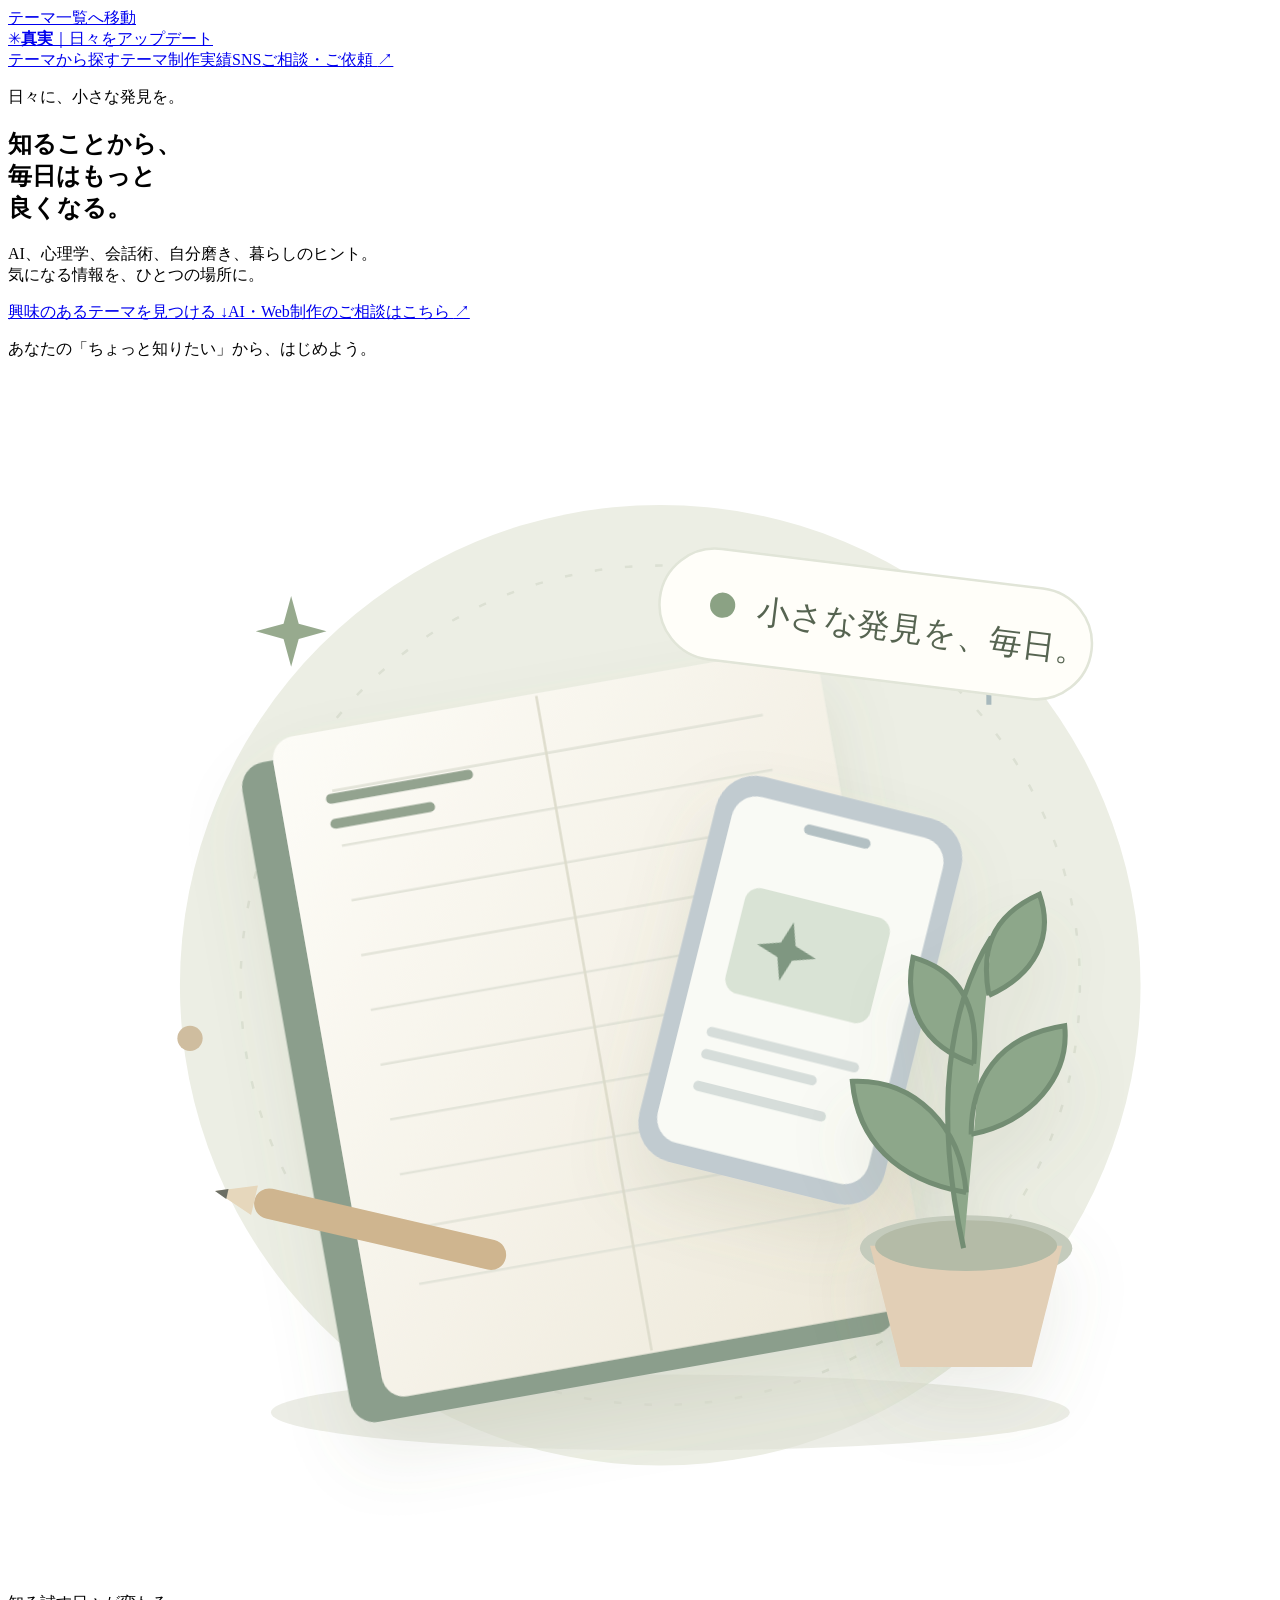
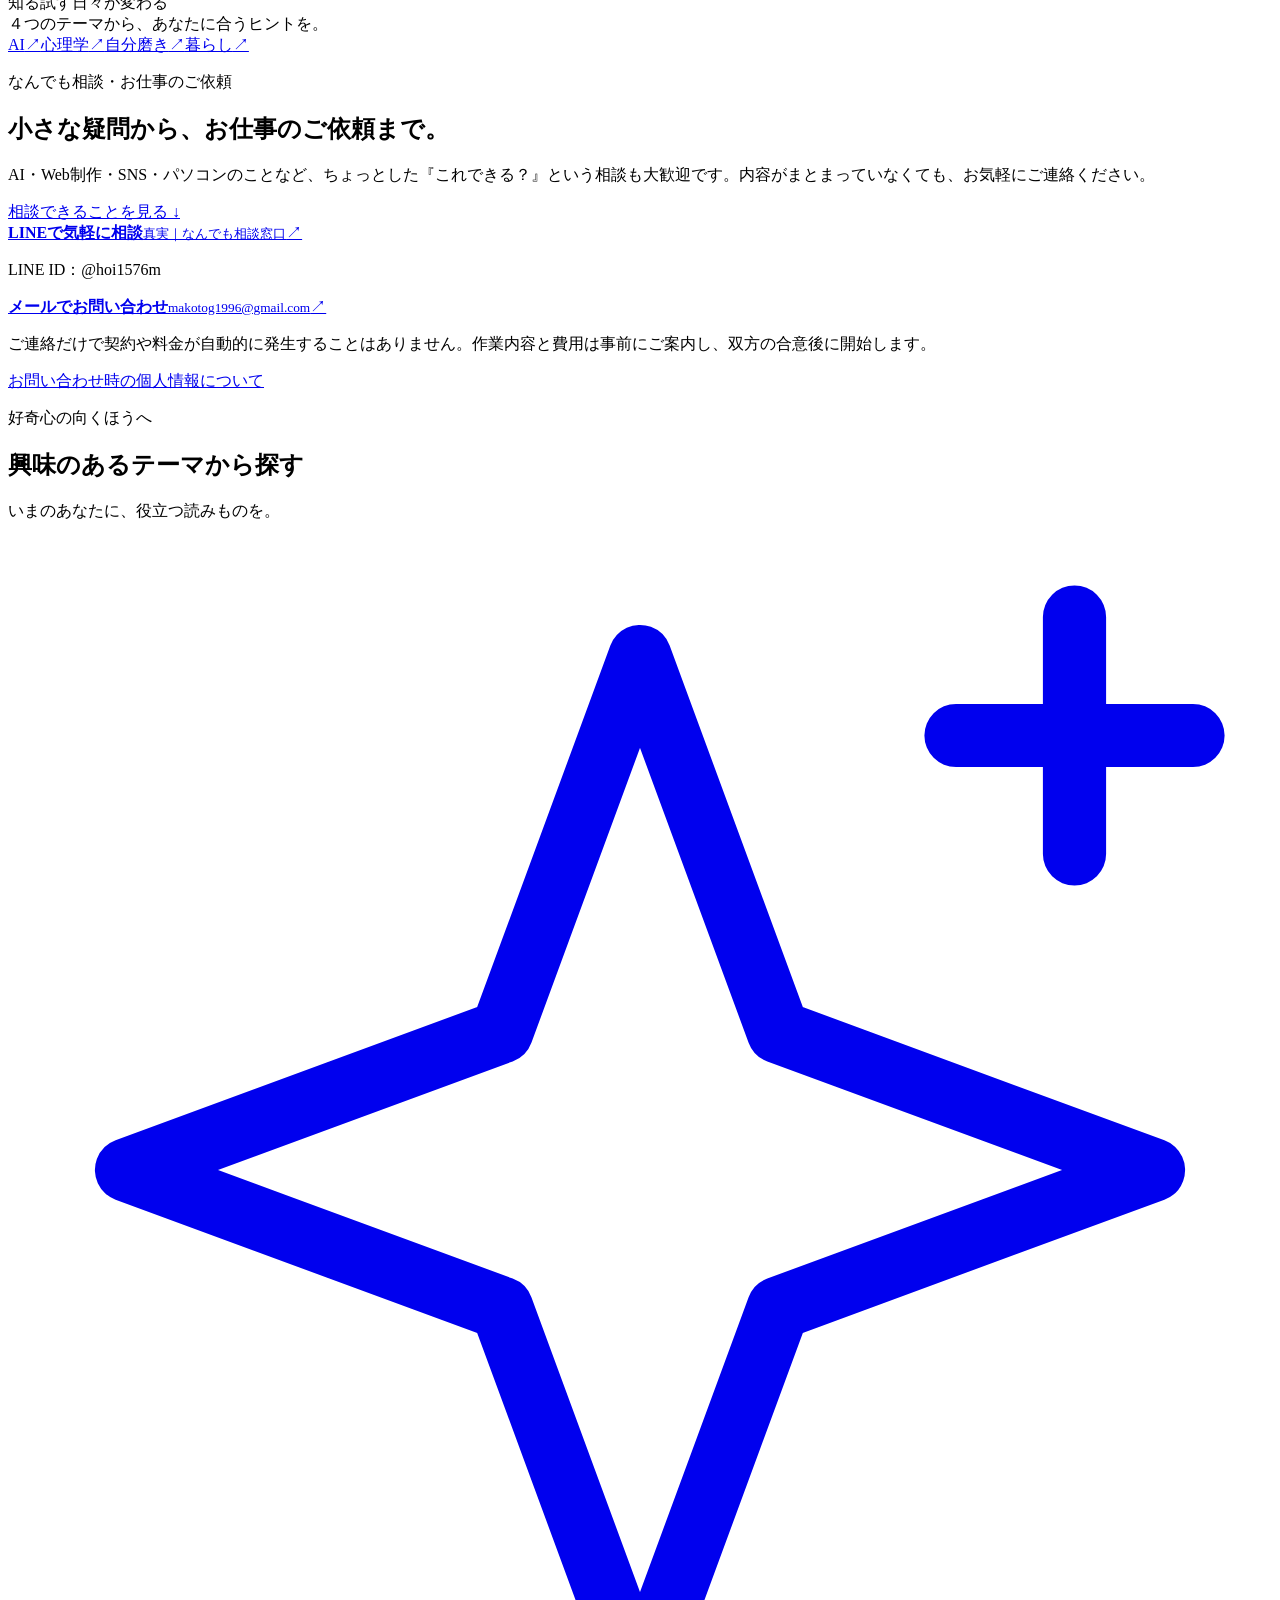
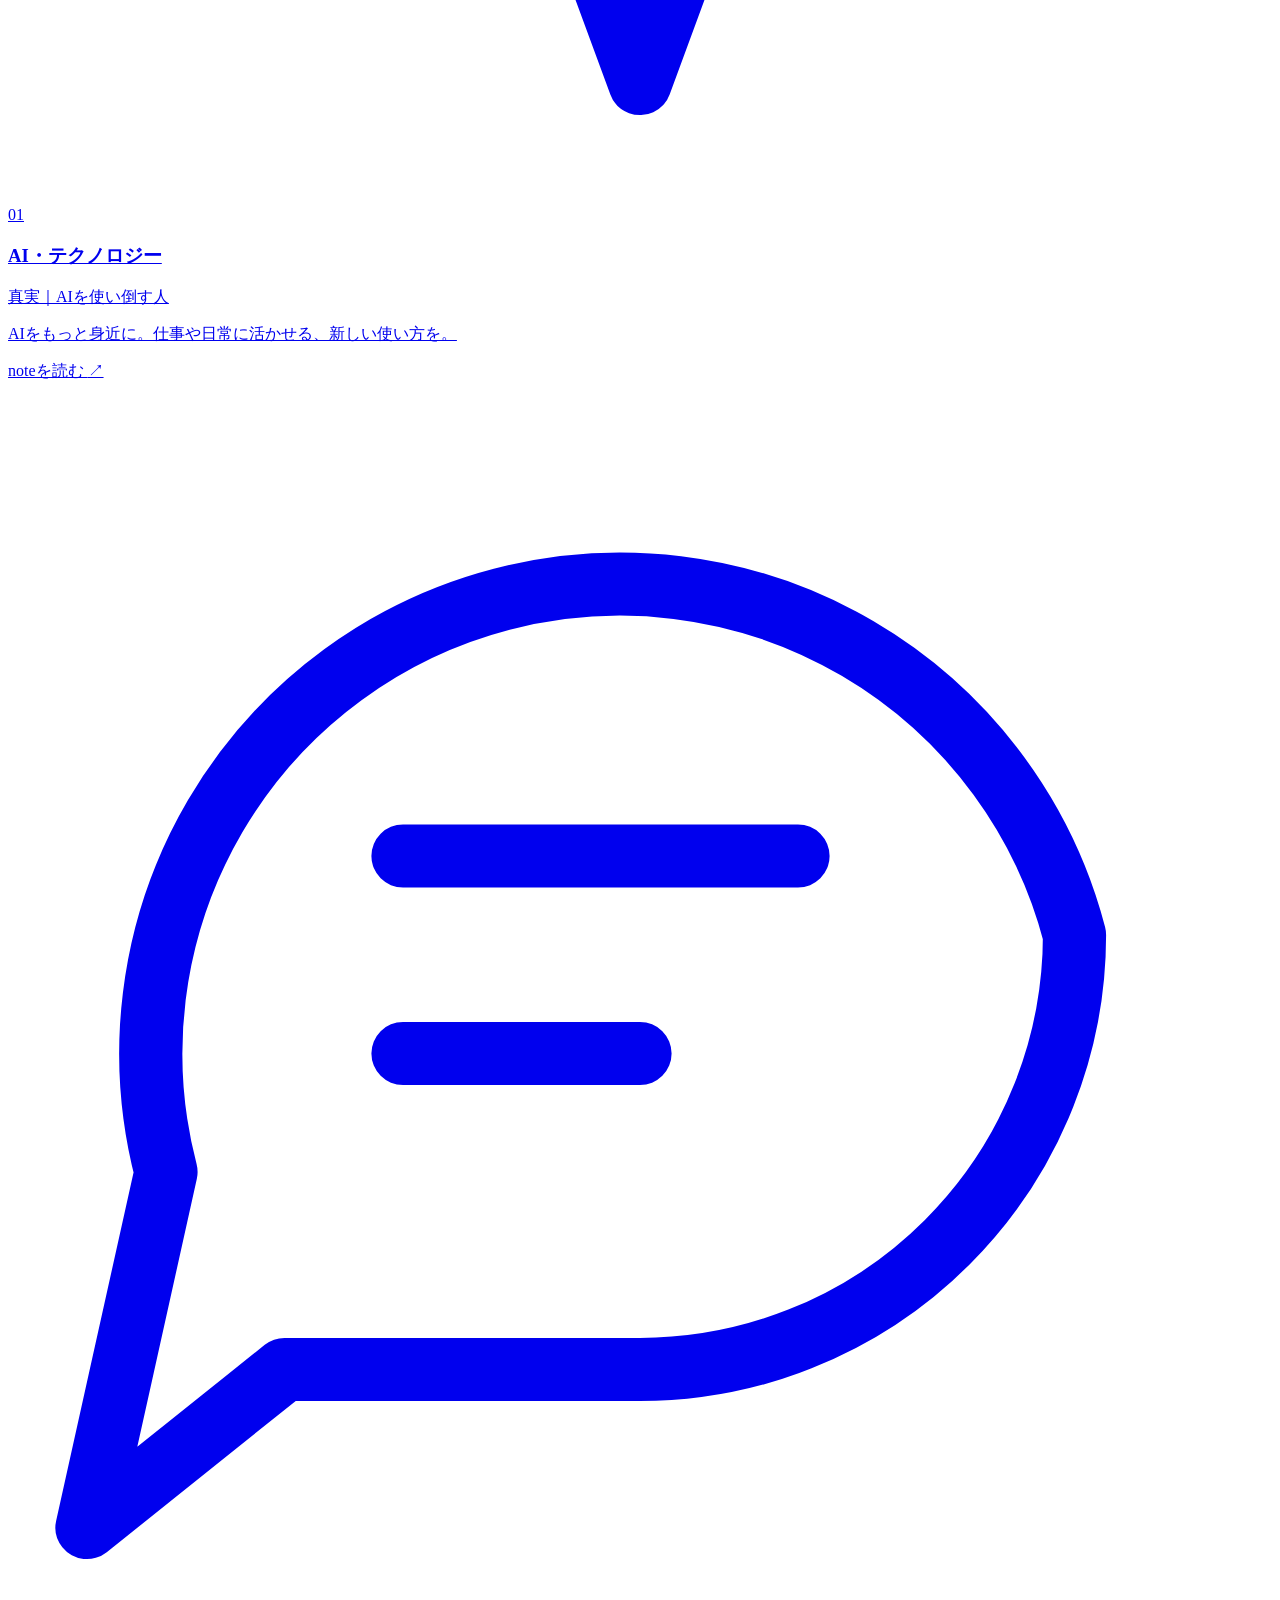
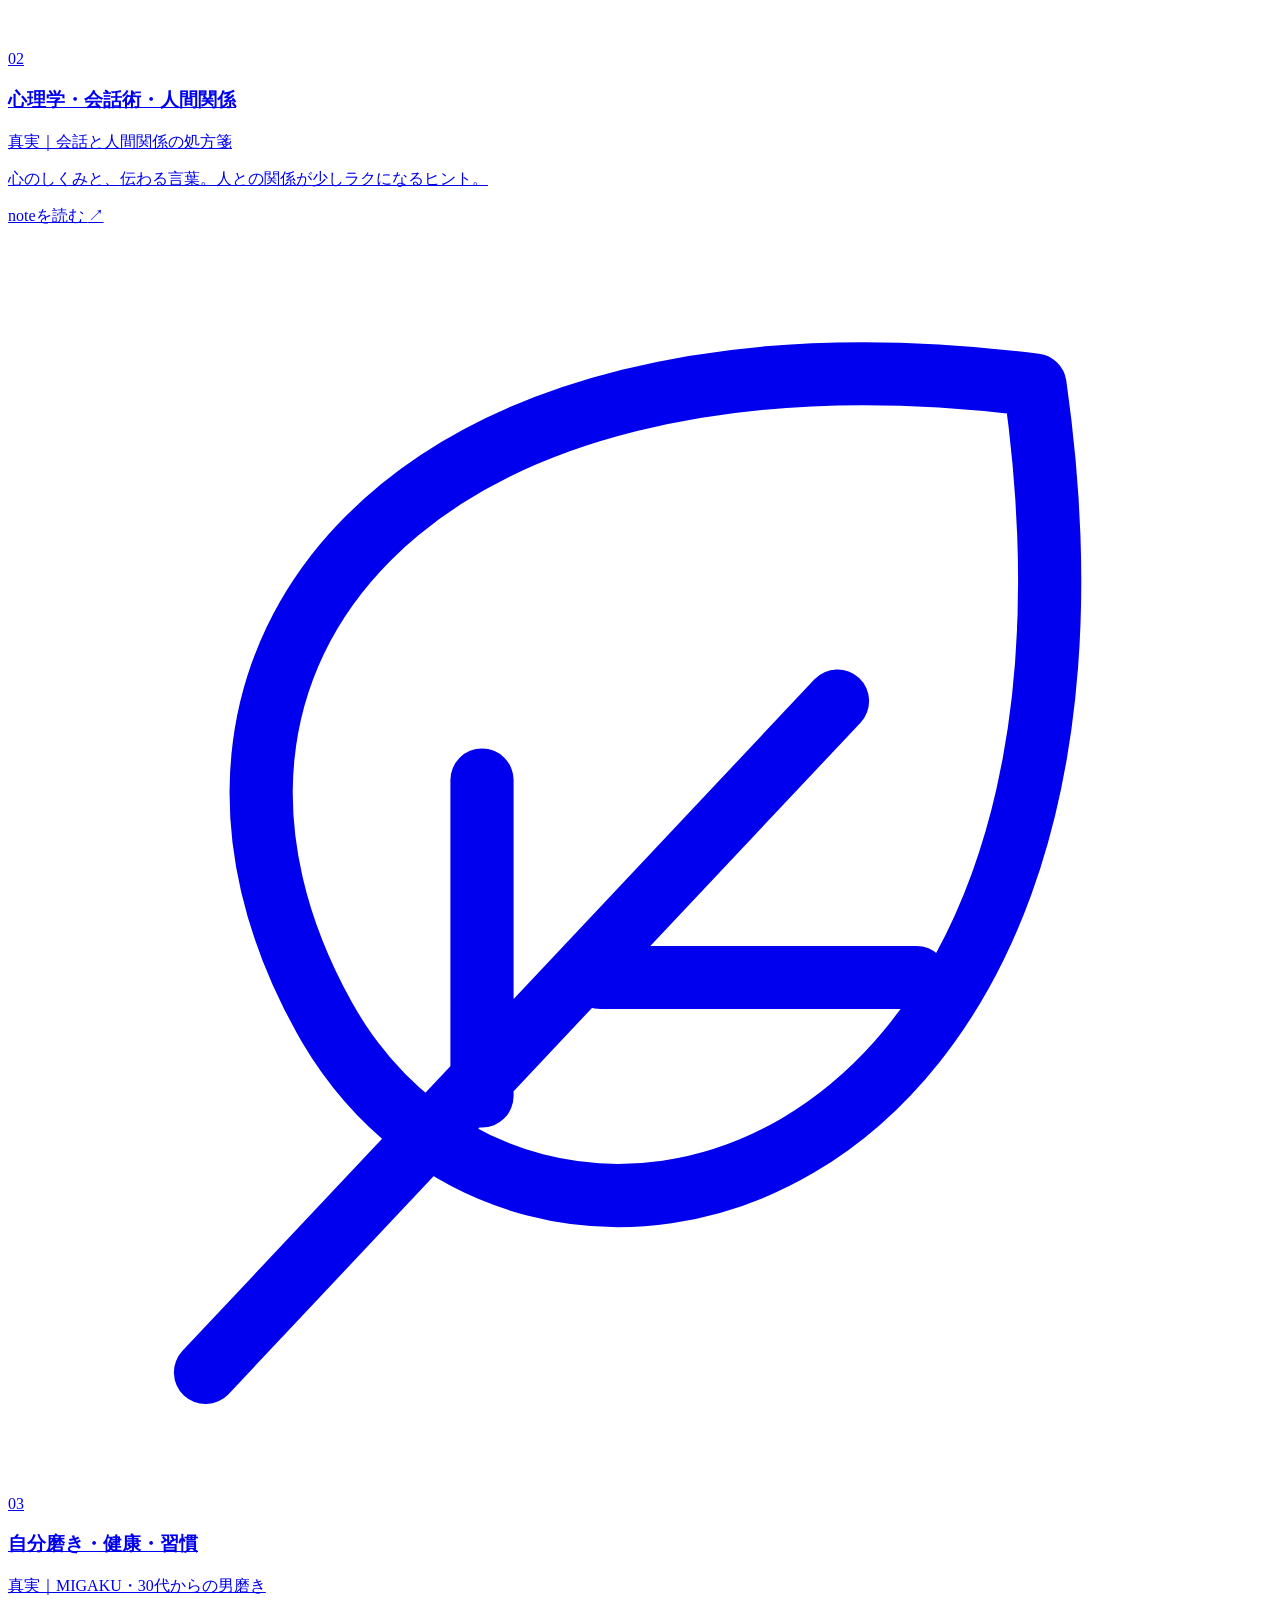
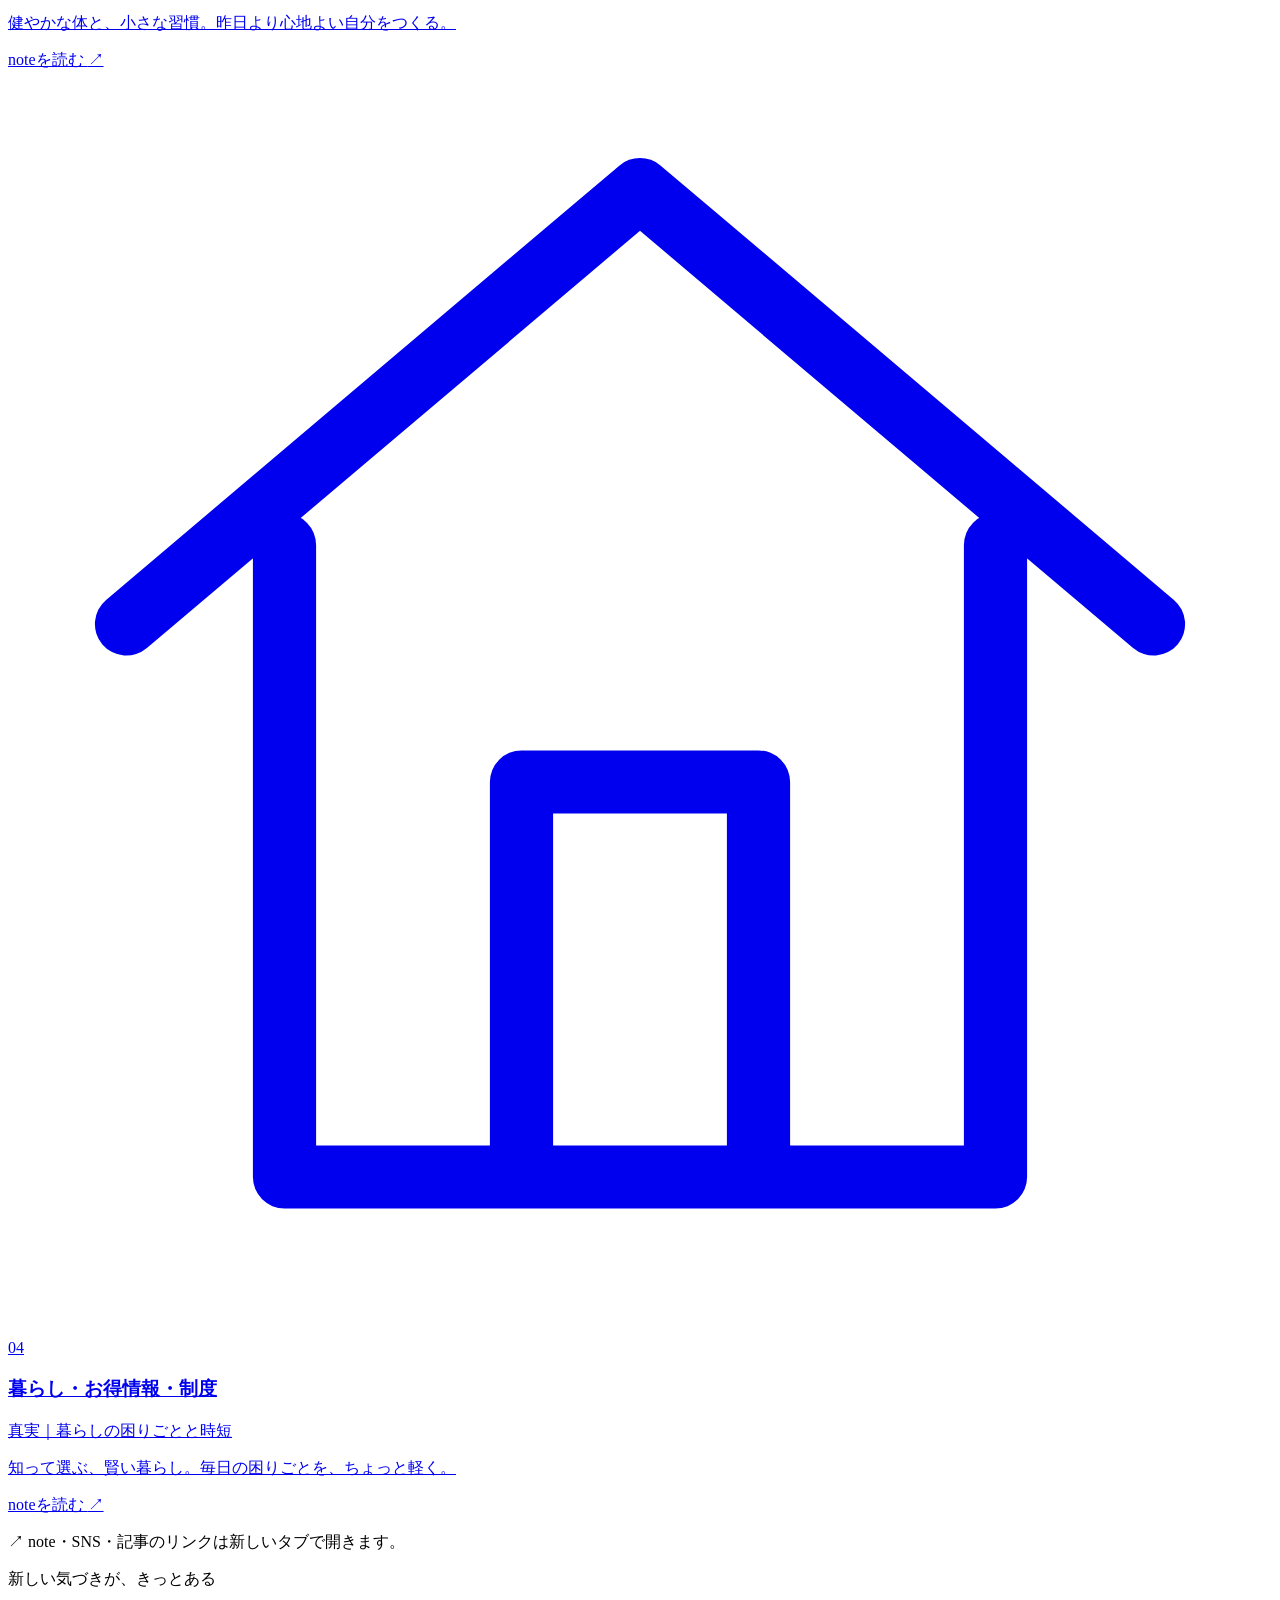
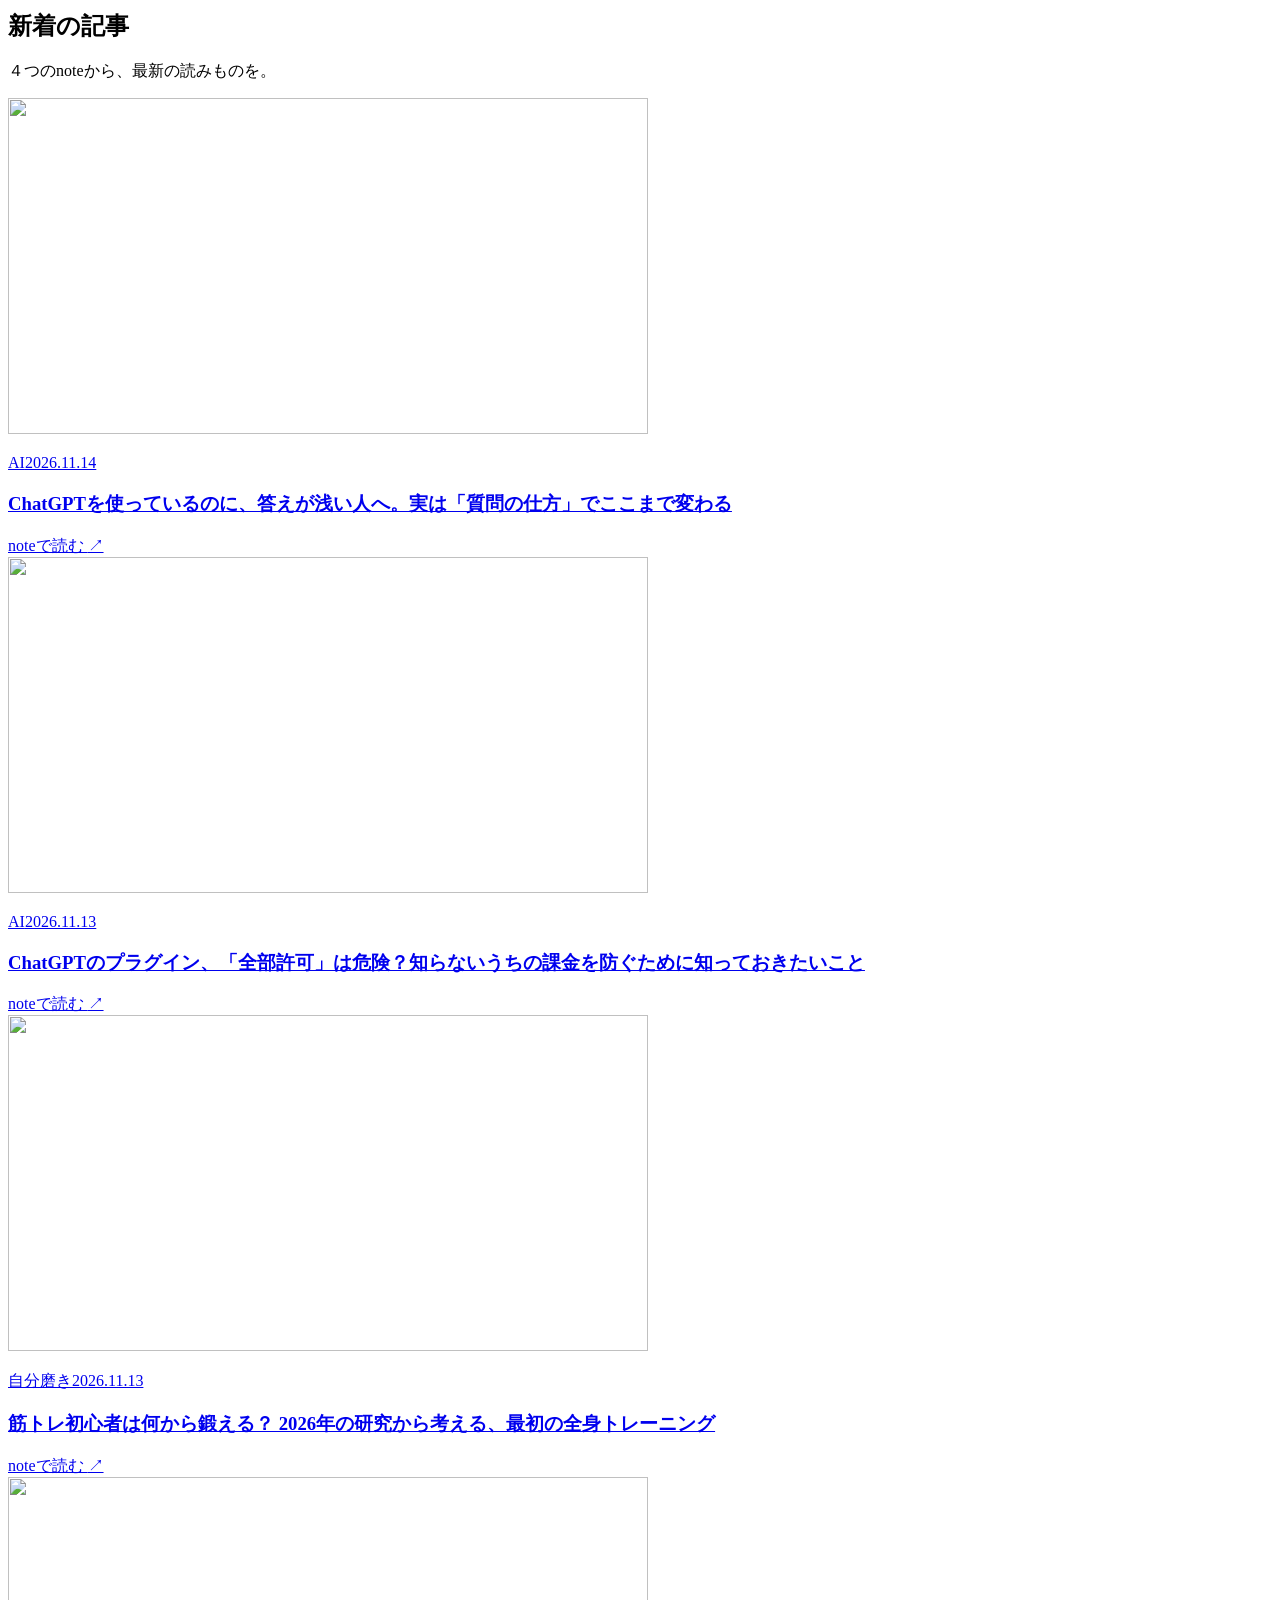
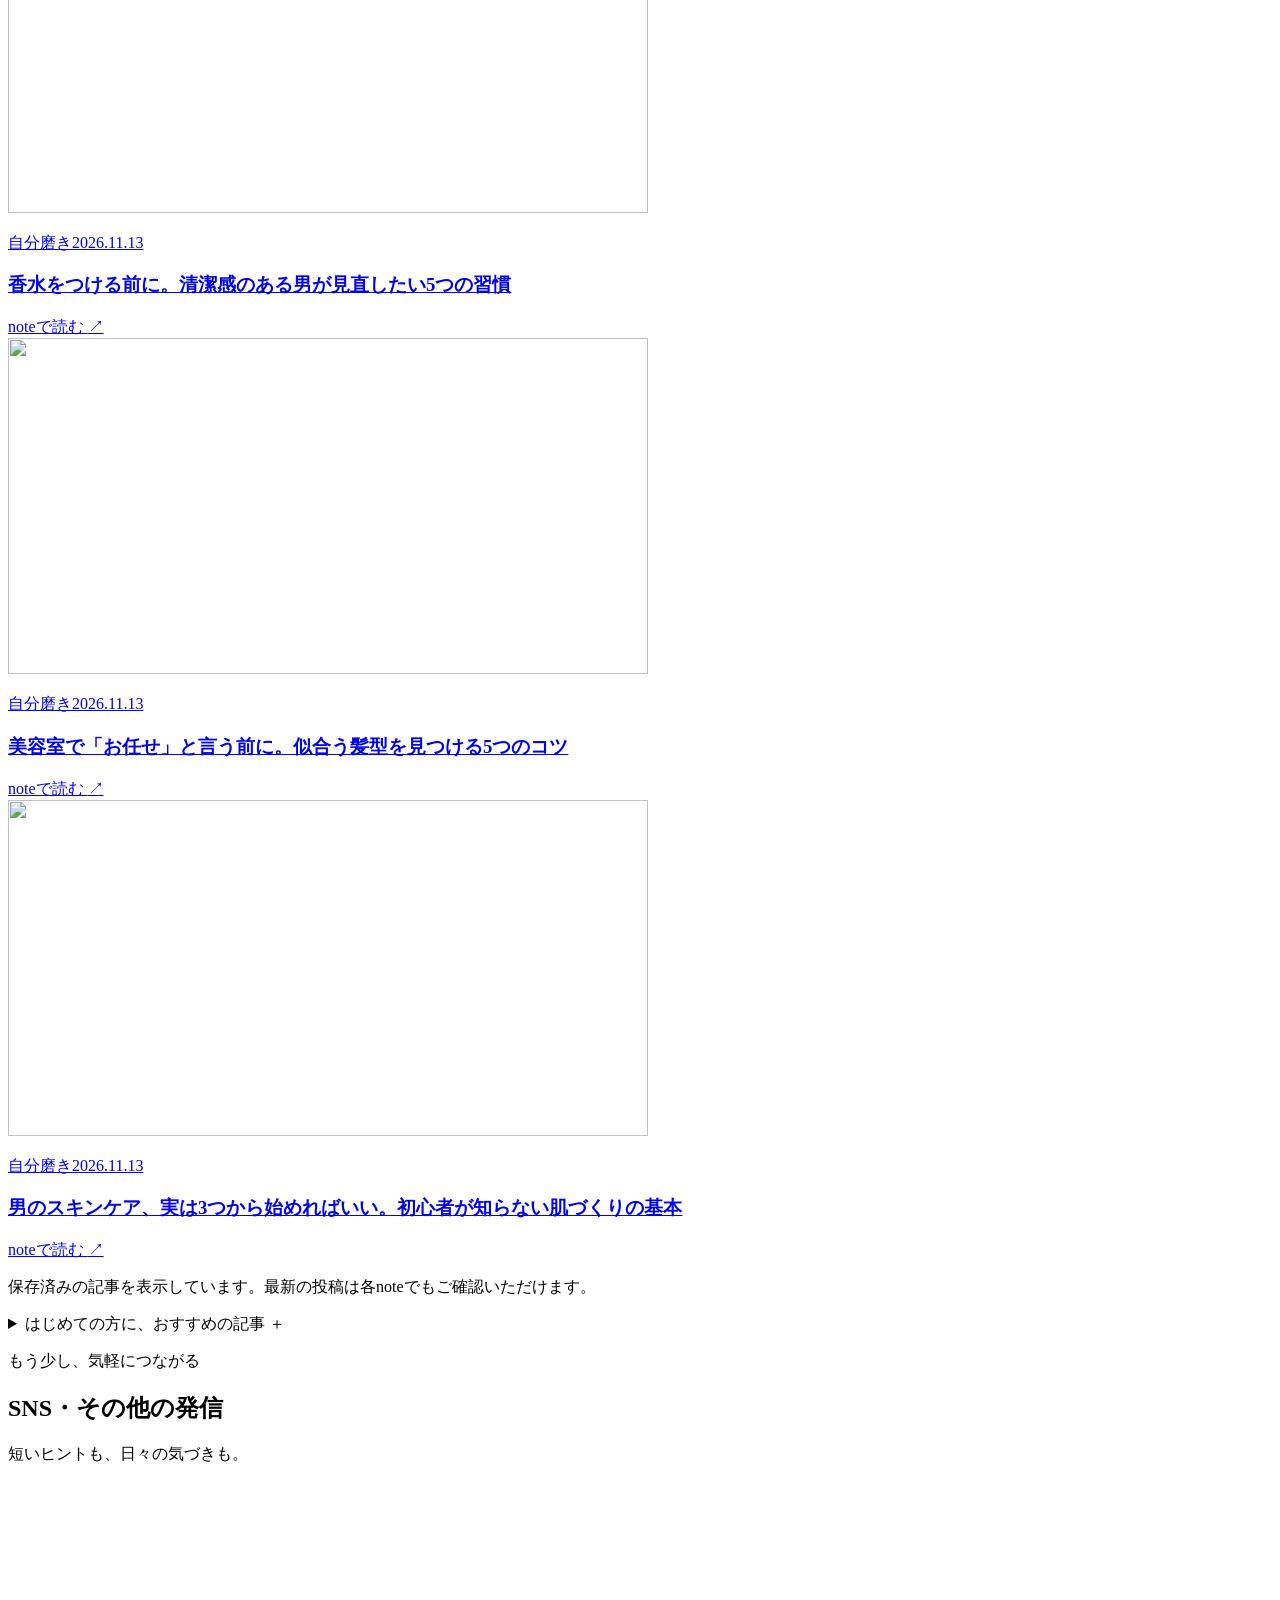
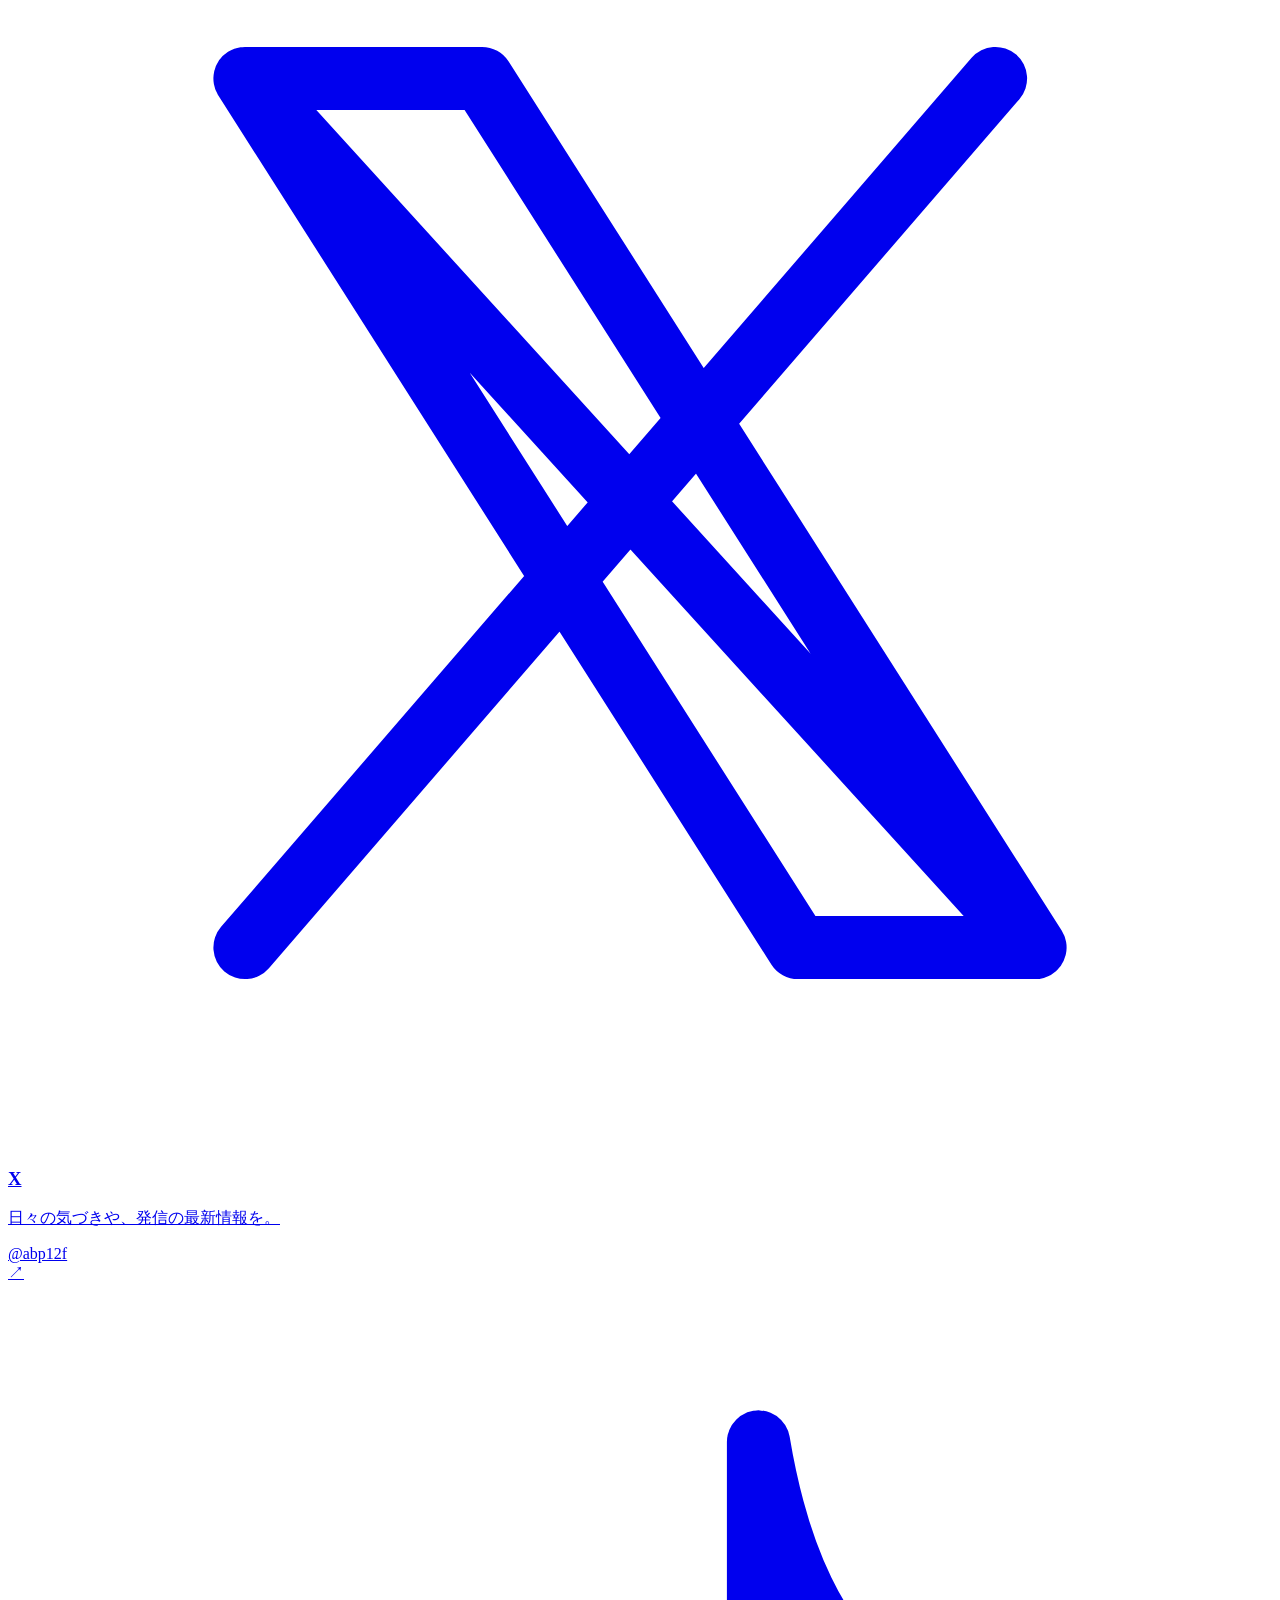
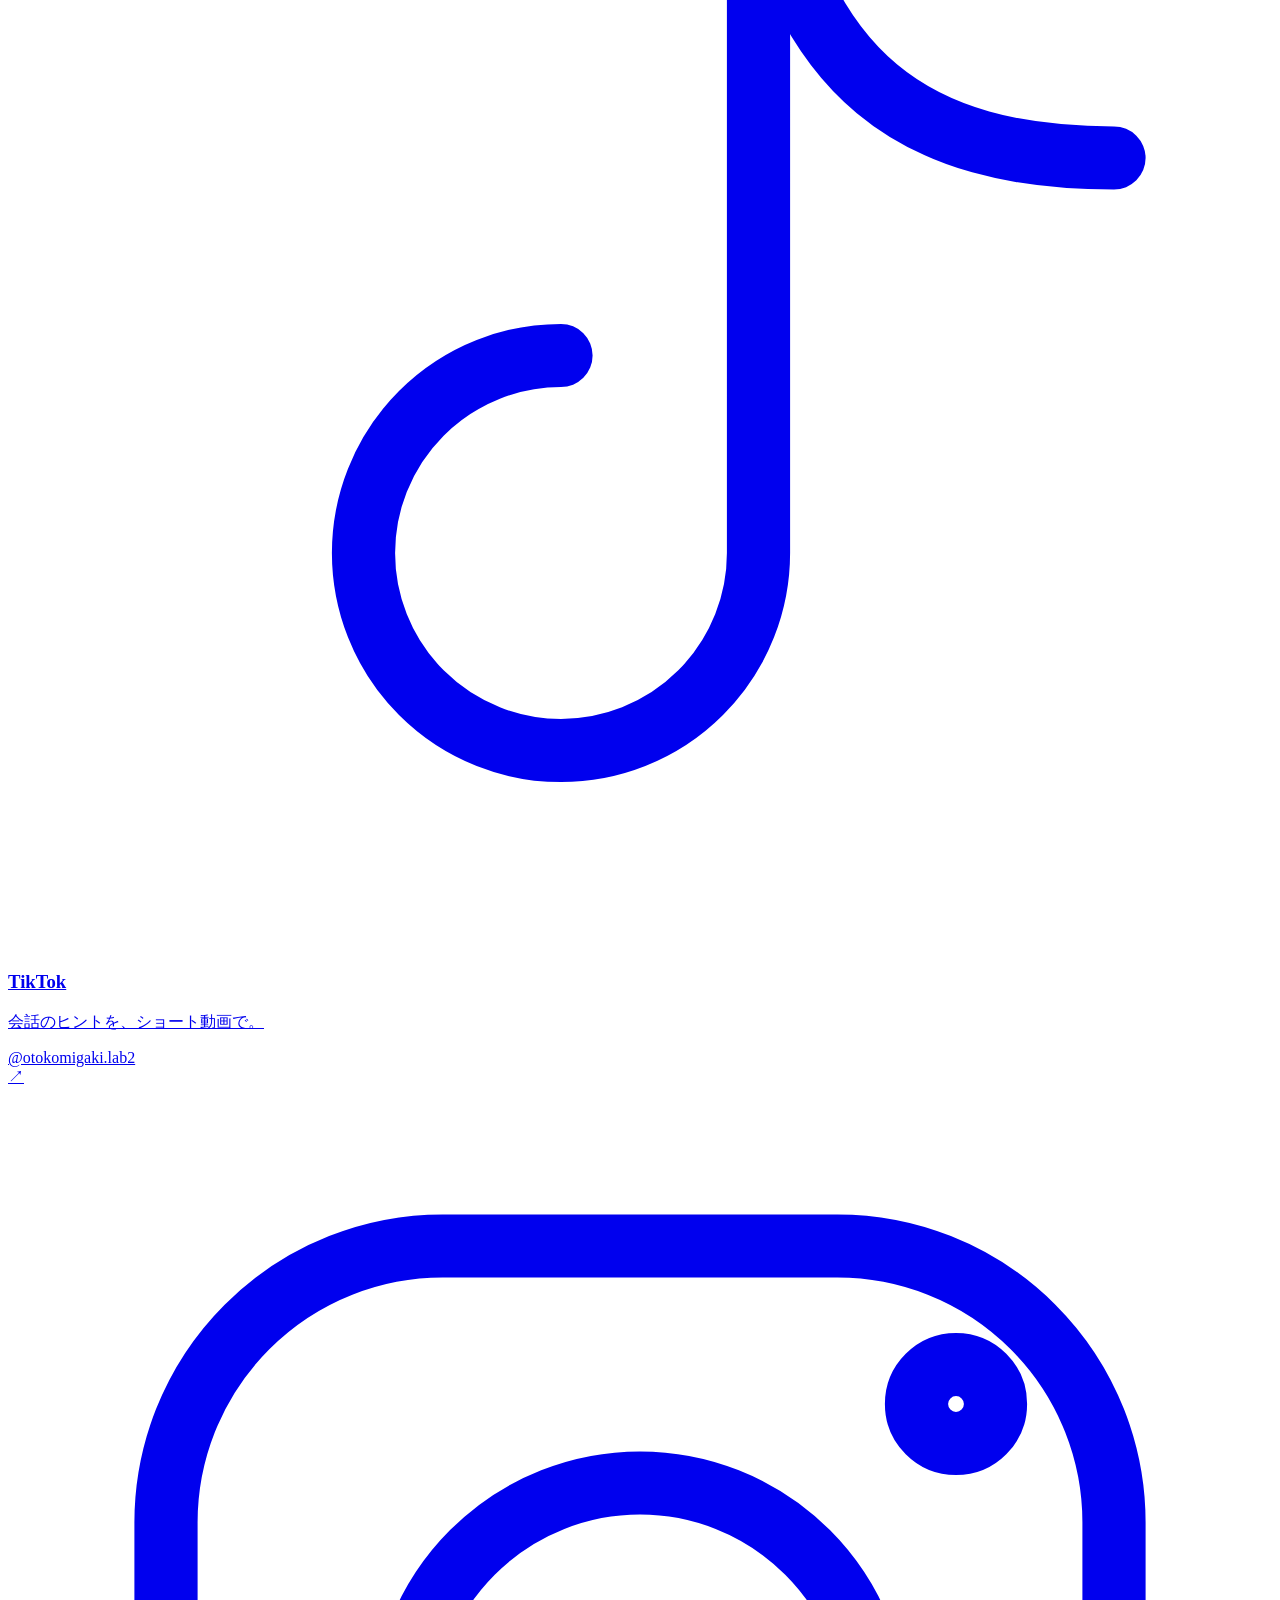
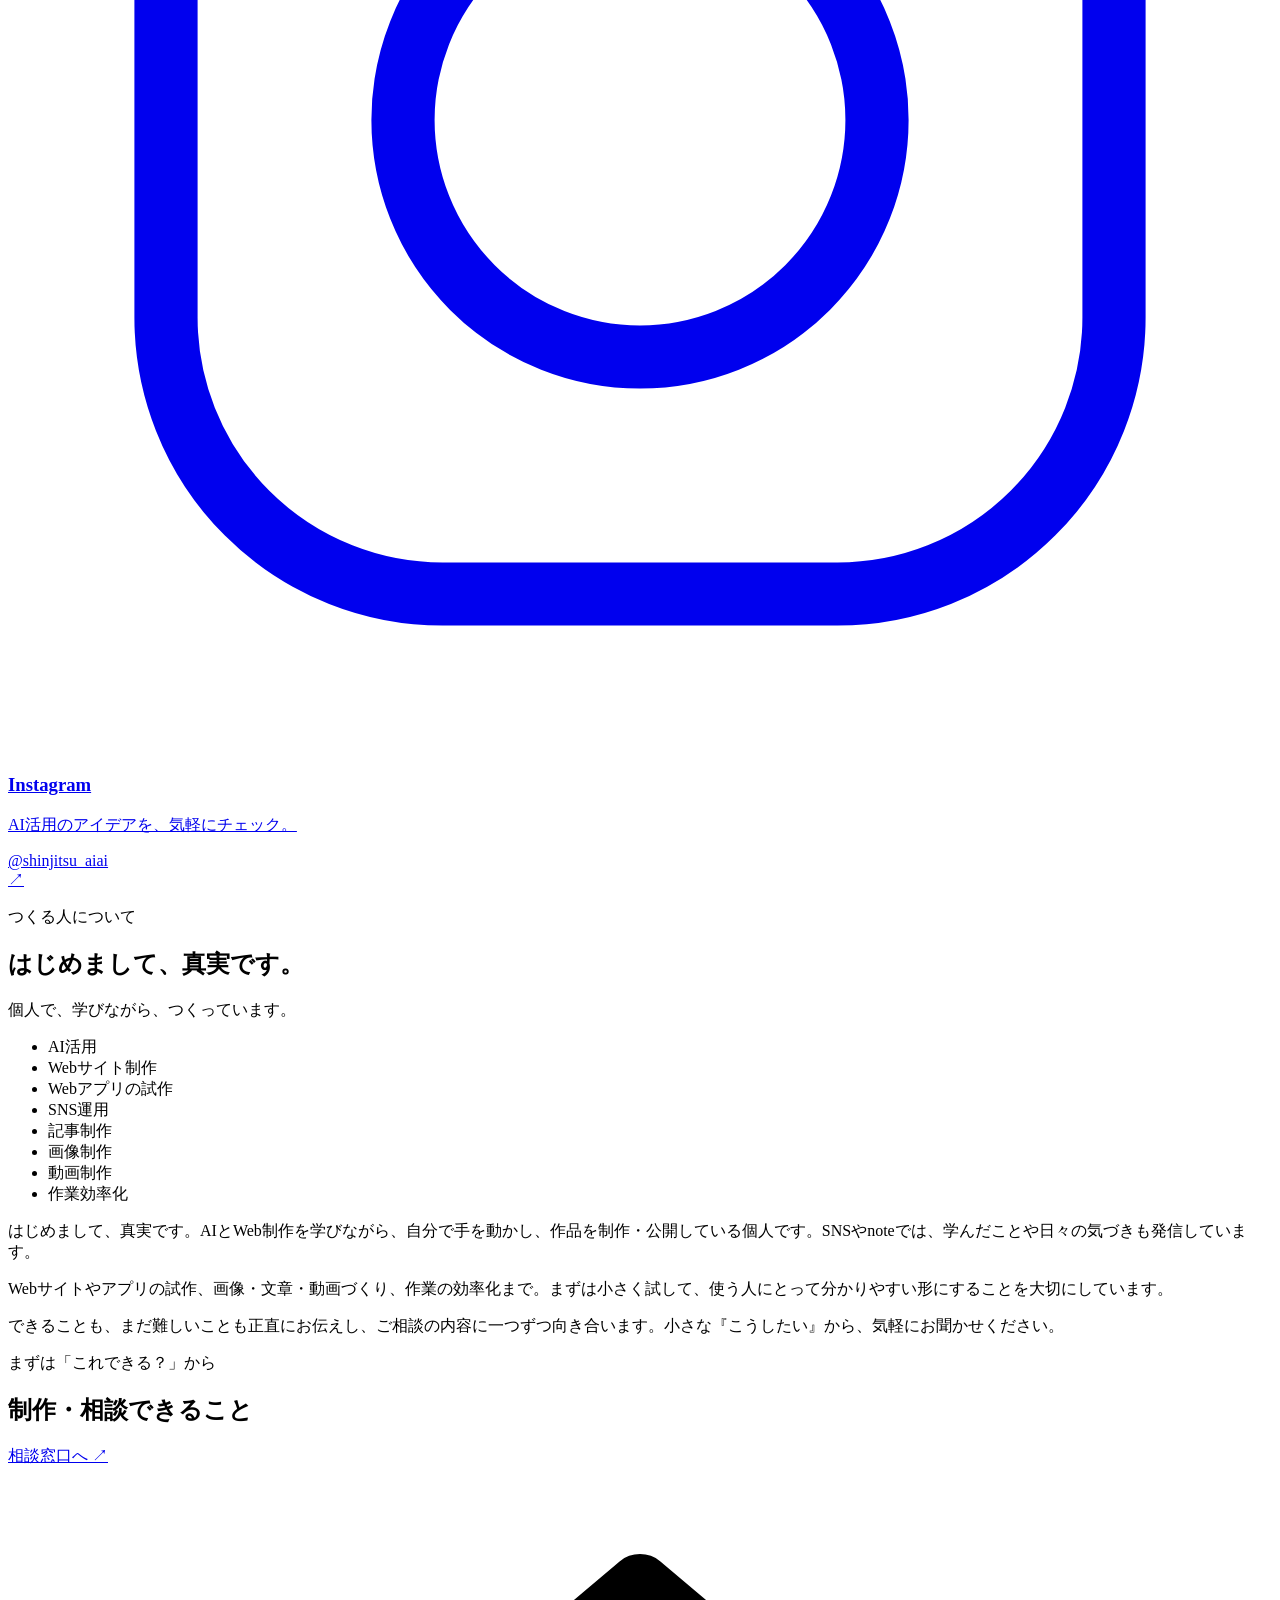
==== commit 0b56b3b4: "Add honest portfolio, LINE and email consultation routes to official site" ====
--- a/public/index.html
+++ b/public/index.html
@@ -2,19 +2,19 @@
 <html lang="ja">
 <head>
 <meta charset="utf-8"><meta name="viewport" content="width=device-width,initial-scale=1">
-<title>真実｜日々をアップデート</title><meta name="description" content="AI、心理学、会話術、自分磨き、暮らしのヒント。気になる情報を、ひとつの場所に。"><meta name="theme-color" content="#f7f6f0">
-<link rel="canonical" href="https://neon-empanada-519607.netlify.app/"><link rel="icon" type="image/svg+xml" href="/favicon.svg"><link rel="stylesheet" href="/style.css">
-<meta property="og:type" content="website"><meta property="og:locale" content="ja_JP"><meta property="og:site_name" content="真実｜日々をアップデート"><meta property="og:title" content="真実｜日々をアップデート"><meta property="og:description" content="知ることから、毎日はもっと良くなる。 AI、心理学、会話術、自分磨き、暮らしのヒント。気になる情報を、ひとつの場所に。"><meta property="og:url" content="https://neon-empanada-519607.netlify.app/"><meta property="og:image" content="https://neon-empanada-519607.netlify.app/og-image.png"><meta property="og:image:width" content="1200"><meta property="og:image:height" content="630"><meta property="og:image:alt" content="真実｜日々をアップデート — 知ることから、毎日はもっと良くなる。">
-<meta name="twitter:card" content="summary_large_image"><meta name="twitter:title" content="真実｜日々をアップデート"><meta name="twitter:description" content="AI、心理学、会話術、自分磨き、暮らしのヒント。気になる情報を、ひとつの場所に。"><meta name="twitter:image" content="https://neon-empanada-519607.netlify.app/og-image.png">
-<script type="application/ld+json">{"@context": "https://schema.org", "@type": "WebSite", "name": "真実｜日々をアップデート", "url": "https://neon-empanada-519607.netlify.app/", "inLanguage": "ja", "author": {"@type": "Person", "name": "真実", "sameAs": ["https://note.com/crisp_auk8183", "https://note.com/rosy_snake7477", "https://note.com/brave_violet386", "https://note.com/shinjitsu_saigen", "https://x.com/abp12f", "https://www.tiktok.com/@otokomigaki.lab2", "https://www.instagram.com/shinjitsu_aiai/"]}}</script>
-<script src="/script.js" defer></script><script src="/analytics.js" defer></script><script src="/engagement.js" defer></script>
+<title>真実｜日々をアップデート｜AI・Web制作・デジタル相談</title><meta name="description" content="AI活用・Web制作・SNS・画像・文章・動画づくりに取り組む真実の個人公式サイト。制作実績、LINE・メールの相談窓口、4つのnoteとSNSの発信をまとめています。"><meta name="theme-color" content="#f7f6f0">
+<link rel="canonical" href="https://neon-empanada-519607.netlify.app/"><link rel="icon" type="image/svg+xml" href="/favicon.svg"><link rel="stylesheet" href="/style.css"><link rel="stylesheet" href="/work.css">
+<meta property="og:type" content="website"><meta property="og:locale" content="ja_JP"><meta property="og:site_name" content="真実｜日々をアップデート"><meta property="og:title" content="真実｜日々をアップデート"><meta property="og:description" content="知ることから、毎日はもっと良くなる。 AI活用・Web制作・SNS・画像・文章・動画づくりに取り組む真実の個人公式サイト。制作実績、LINE・メールの相談窓口、4つのnoteとSNSの発信をまとめています。"><meta property="og:url" content="https://neon-empanada-519607.netlify.app/"><meta property="og:image" content="https://neon-empanada-519607.netlify.app/og-image.png"><meta property="og:image:width" content="1200"><meta property="og:image:height" content="630"><meta property="og:image:alt" content="真実｜日々をアップデート — 知ることから、毎日はもっと良くなる。">
+<meta name="twitter:card" content="summary_large_image"><meta name="twitter:title" content="真実｜日々をアップデート"><meta name="twitter:description" content="AI活用・Web制作・SNS・画像・文章・動画づくりに取り組む真実の個人公式サイト。制作実績、LINE・メールの相談窓口、4つのnoteとSNSの発信をまとめています。"><meta name="twitter:image" content="https://neon-empanada-519607.netlify.app/og-image.png">
+<script type="application/ld+json">{"@context": "https://schema.org", "@graph": [{"@context": "https://schema.org", "@type": "WebSite", "name": "真実｜日々をアップデート", "url": "https://neon-empanada-519607.netlify.app/", "inLanguage": "ja", "author": {"@type": "Person", "name": "真実", "sameAs": ["https://note.com/crisp_auk8183", "https://note.com/rosy_snake7477", "https://note.com/brave_violet386", "https://note.com/shinjitsu_saigen", "https://x.com/abp12f", "https://www.tiktok.com/@otokomigaki.lab2", "https://www.instagram.com/shinjitsu_aiai/"], "contactPoint": {"@type": "ContactPoint", "contactType": "ご相談・お仕事のご依頼", "email": "makotog1996@gmail.com", "url": "https://lin.ee/W3766xA", "availableLanguage": "Japanese"}}}, {"@type": "FAQPage", "mainEntity": [{"@type": "Question", "name": "小さな相談でも大丈夫ですか？", "acceptedAnswer": {"@type": "Answer", "text": "はい。ちょっとした疑問でもお気軽にご相談ください。"}}, {"@type": "Question", "name": "依頼する内容が決まっていなくても大丈夫ですか？", "acceptedAnswer": {"@type": "Answer", "text": "はい。どんなことで困っているのか教えていただければ、一緒に整理します。"}}, {"@type": "Question", "name": "料金はいくらですか？", "acceptedAnswer": {"@type": "Answer", "text": "作業内容によって異なるため、事前にご案内します。"}}, {"@type": "Question", "name": "どんな仕事でも受けられますか？", "acceptedAnswer": {"@type": "Answer", "text": "内容を確認し、対応可能な範囲をご案内します。"}}, {"@type": "Question", "name": "連絡方法は？", "acceptedAnswer": {"@type": "Answer", "text": "LINEまたはメールでお問い合わせいただけます。"}}]}]}</script>
+<script src="/script.js" defer></script><script src="/contact.js" defer></script><script src="/analytics.js" defer></script><script src="/engagement.js" defer></script>
 </head>
-<body>
+<body class="has-mobile-contact">
 <a class="skip" href="#links">テーマ一覧へ移動</a>
-<header class="header wrap"><a class="brand" href="/" aria-label="真実｜日々をアップデート ホーム"><span class="brand-symbol" aria-hidden="true">✳</span><span><b>真実</b><span class="brand-divider">｜</span>日々をアップデート</span></a><nav aria-label="メインナビゲーション"><a href="#links">テーマから探す</a><a href="#latest">新着の記事</a><a href="#social">SNS <span aria-hidden="true">↗</span></a></nav></header>
+<header class="header wrap has-work-nav"><a class="brand" href="/" aria-label="真実｜日々をアップデート ホーム"><span class="brand-symbol" aria-hidden="true">✳</span><span><b>真実</b><span class="brand-divider">｜</span>日々をアップデート</span></a><nav aria-label="メインナビゲーション"><a href="#links"><span class="nav-label-desktop">テーマから探す</span><span class="nav-label-mobile">テーマ</span></a><a href="#portfolio">制作実績</a><a href="#social">SNS</a><a class="nav-contact" href="#contact">ご相談・ご依頼 <span aria-hidden="true">↗</span></a></nav></header>
 <main>
 <section class="hero wrap" aria-labelledby="hero-title">
-<div class="hero-copy"><p class="eyebrow"><span></span> 日々に、小さな発見を。</p><h1 id="hero-title">知ることから、<br>毎日はもっと<br class="mobile-break"><span class="hero-emphasis">良くなる。</span></h1><p class="intro">AI、心理学、会話術、自分磨き、暮らしのヒント。<br class="desktop-break">気になる情報を、ひとつの場所に。</p><a class="primary-button" href="#links">興味のあるテーマを見つける <span aria-hidden="true">↓</span></a><p class="hero-note">あなたの「ちょっと知りたい」から、はじめよう。</p></div>
+<div class="hero-copy"><p class="eyebrow"><span></span> 日々に、小さな発見を。</p><h1 id="hero-title">知ることから、<br>毎日はもっと<br class="mobile-break"><span class="hero-emphasis">良くなる。</span></h1><p class="intro">AI、心理学、会話術、自分磨き、暮らしのヒント。<br class="desktop-break">気になる情報を、ひとつの場所に。</p><a class="primary-button" href="#links">興味のあるテーマを見つける <span aria-hidden="true">↓</span></a><a class="hero-consult-link" href="#contact">AI・Web制作のご相談はこちら <span aria-hidden="true">↗</span></a><p class="hero-note">あなたの「ちょっと知りたい」から、はじめよう。</p></div>
 <div class="hero-art" aria-hidden="true">
 <svg viewBox="0 0 500 480" xmlns="http://www.w3.org/2000/svg" role="presentation">
 <defs><linearGradient id="paper" x1="0" y1="0" x2="1" y2="1"><stop stop-color="#fdfcf7"/><stop offset="1" stop-color="#ede8d9"/></linearGradient><filter id="soft-shadow" x="-40%" y="-40%" width="180%" height="180%"><feDropShadow dx="0" dy="14" stdDeviation="13" flood-color="#74765c" flood-opacity=".12"/></filter></defs>
@@ -29,11 +29,48 @@
 </svg><div class="art-caption"><span>知る</span><i></i><span>試す</span><i></i><span>日々が変わる</span></div></div>
 <div class="hero-bottom"><span>４つのテーマから、あなたに合うヒントを。</span><div class="topic-chips"><a href="#theme-1" class="topic-chip">AI<span aria-hidden="true">↗</span></a><a href="#theme-2" class="topic-chip">心理学<span aria-hidden="true">↗</span></a><a href="#theme-3" class="topic-chip">自分磨き<span aria-hidden="true">↗</span></a><a href="#theme-4" class="topic-chip">暮らし<span aria-hidden="true">↗</span></a></div></div>
 </section>
+<section class="contact-section wrap" id="contact" aria-labelledby="contact-title">
+  <div class="contact-copy"><p class="section-kicker">なんでも相談・お仕事のご依頼</p><h2 id="contact-title">小さな疑問から、お仕事のご依頼まで。</h2><p>AI・Web制作・SNS・パソコンのことなど、ちょっとした『これできる？』という相談も大歓迎です。内容がまとまっていなくても、お気軽にご連絡ください。</p><a class="contact-detail-link" href="#services">相談できることを見る <span aria-hidden="true">↓</span></a></div>
+  <div class="contact-options">
+    <a class="contact-button contact-line" href="https://lin.ee/W3766xA" target="_blank" rel="noopener noreferrer" data-contact-method="line" data-placement="contact"><span><b>LINEで気軽に相談</b><small>真実｜なんでも相談窓口</small></span><span aria-hidden="true">↗</span></a>
+    <p class="contact-id">LINE ID：@hoi1576m</p>
+    <a class="contact-button contact-email" href="mailto:makotog1996@gmail.com?subject=Web%E3%82%B5%E3%82%A4%E3%83%88%E3%81%8B%E3%82%89%E3%81%AE%E3%81%8A%E5%95%8F%E3%81%84%E5%90%88%E3%82%8F%E3%81%9B" data-contact-method="email" data-placement="contact"><span><b>メールでお問い合わせ</b><small>makotog1996@gmail.com</small></span><span aria-hidden="true">↗</span></a>
+    <p class="contact-note">ご連絡だけで契約や料金が自動的に発生することはありません。作業内容と費用は事前にご案内し、双方の合意後に開始します。</p>
+    <a class="privacy-link" href="/privacy#contact-privacy">お問い合わせ時の個人情報について</a>
+  </div>
+</section>
+
 <section class="section wrap" id="links" aria-labelledby="links-title"><div class="section-heading"><div><p class="section-kicker">好奇心の向くほうへ</p><h2 id="links-title">興味のあるテーマから探す</h2></div><p>いまのあなたに、役立つ読みものを。</p></div><div class="theme-grid"><a class="theme-card sage" href="https://note.com/crisp_auk8183" id="theme-1" target="_blank" rel="noopener noreferrer" ><div class="theme-top"><span class="theme-icon"><svg viewBox="0 0 32 32" fill="none" stroke="currentColor" stroke-width="1.6" stroke-linecap="round" stroke-linejoin="round" aria-hidden="true"><path d="m16 3 3.5 9.5L29 16l-9.5 3.5L16 29l-3.5-9.5L3 16l9.5-3.5Z"/><path d="M27 2v6M24 5h6"/></svg></span><span class="card-number">01</span></div><h3>AI・テクノロジー</h3><p class="note-name" data-note-name="https://note.com/crisp_auk8183">真実｜AIを使い倒す人</p><p class="theme-description">AIをもっと身近に。仕事や日常に活かせる、新しい使い方を。</p><span class="card-link">noteを読む <span aria-hidden="true">↗</span></span></a><a class="theme-card blue" href="https://note.com/rosy_snake7477" id="theme-2" target="_blank" rel="noopener noreferrer" ><div class="theme-top"><span class="theme-icon"><svg viewBox="0 0 32 32" fill="none" stroke="currentColor" stroke-width="1.6" stroke-linecap="round" stroke-linejoin="round" aria-hidden="true"><path d="M27 14a11 11 0 0 1-11 11H7l-5 4 2-9A11 11 0 1 1 27 14Z"/><path d="M10 12h10M10 17h6"/></svg></span><span class="card-number">02</span></div><h3>心理学・会話術・人間関係</h3><p class="note-name" data-note-name="https://note.com/rosy_snake7477">真実｜会話と人間関係の処方箋</p><p class="theme-description">心のしくみと、伝わる言葉。人との関係が少しラクになるヒント。</p><span class="card-link">noteを読む <span aria-hidden="true">↗</span></span></a><a class="theme-card peach" href="https://note.com/brave_violet386" id="theme-3" target="_blank" rel="noopener noreferrer" ><div class="theme-top"><span class="theme-icon"><svg viewBox="0 0 32 32" fill="none" stroke="currentColor" stroke-width="1.6" stroke-linecap="round" stroke-linejoin="round" aria-hidden="true"><path d="M26 4C10 2 3 11 8 20s21 5 18-16Z"/><path d="M5 29 21 12M12 22v-8M15 19h8"/></svg></span><span class="card-number">03</span></div><h3>自分磨き・健康・習慣</h3><p class="note-name" data-note-name="https://note.com/brave_violet386">真実｜MIGAKU・30代からの男磨き</p><p class="theme-description">健やかな体と、小さな習慣。昨日より心地よい自分をつくる。</p><span class="card-link">noteを読む <span aria-hidden="true">↗</span></span></a><a class="theme-card sand" href="https://note.com/shinjitsu_saigen" id="theme-4" target="_blank" rel="noopener noreferrer" ><div class="theme-top"><span class="theme-icon"><svg viewBox="0 0 32 32" fill="none" stroke="currentColor" stroke-width="1.6" stroke-linecap="round" stroke-linejoin="round" aria-hidden="true"><path d="m3 14 13-11 13 11M7 12v16h18V12M13 28V18h6v10"/></svg></span><span class="card-number">04</span></div><h3>暮らし・お得情報・制度</h3><p class="note-name" data-note-name="https://note.com/shinjitsu_saigen">真実｜暮らしの困りごとと時短</p><p class="theme-description">知って選ぶ、賢い暮らし。毎日の困りごとを、ちょっと軽く。</p><span class="card-link">noteを読む <span aria-hidden="true">↗</span></span></a></div><p class="link-notice">↗ note・SNS・記事のリンクは新しいタブで開きます。</p></section>
 <section class="section latest-section" id="latest" aria-labelledby="latest-title"><div class="wrap"><div class="section-heading"><div><p class="section-kicker">新しい気づきが、きっとある</p><h2 id="latest-title">新着の記事</h2></div><p>４つのnoteから、最新の読みものを。</p></div><div class="article-grid" id="latest-articles"><a class="article-card" href="https://note.com/crisp_auk8183/n/n0347d98ecc69" target="_blank" rel="noopener noreferrer" ><div class="article-image"><img src="https://assets.st-note.com/production/uploads/images/335779540/rectangle_large_type_2_b22f3a37fcf0a052ccceb51177560116.jpg?width=800" alt="" width="640" height="336" loading="lazy" decoding="async" referrerpolicy="no-referrer"></div><div class="article-body"><p class="article-meta"><span>AI</span><time datetime="2026-11-13T16:30:08+00:00">2026.11.14</time></p><h3>ChatGPTを使っているのに、答えが浅い人へ。実は「質問の仕方」でここまで変わる</h3><span class="article-link">noteで読む <span aria-hidden="true">↗</span></span></div></a><a class="article-card" href="https://note.com/crisp_auk8183/n/nf69c9fbe466a" target="_blank" rel="noopener noreferrer" ><div class="article-image"><img src="https://assets.st-note.com/production/uploads/images/335716653/rectangle_large_type_2_ab38b1d455aab21518f062fb8e1b6af7.jpg?width=800" alt="" width="640" height="336" loading="lazy" decoding="async" referrerpolicy="no-referrer"></div><div class="article-body"><p class="article-meta"><span>AI</span><time datetime="2026-11-13T12:52:00+00:00">2026.11.13</time></p><h3>ChatGPTのプラグイン、「全部許可」は危険？知らないうちの課金を防ぐために知っておきたいこと</h3><span class="article-link">noteで読む <span aria-hidden="true">↗</span></span></div></a><a class="article-card" href="https://note.com/brave_violet386/n/n1e12ca80a32f" target="_blank" rel="noopener noreferrer" ><div class="article-image"><img src="https://assets.st-note.com/production/uploads/images/335656389/rectangle_large_type_2_72212fa48ff33eb2d5d55d9e0740fd64.jpg?width=800" alt="" width="640" height="336" loading="lazy" decoding="async" referrerpolicy="no-referrer"></div><div class="article-body"><p class="article-meta"><span>自分磨き</span><time datetime="2026-11-13T10:10:41+00:00">2026.11.13</time></p><h3>筋トレ初心者は何から鍛える？ 2026年の研究から考える、最初の全身トレーニング</h3><span class="article-link">noteで読む <span aria-hidden="true">↗</span></span></div></a><a class="article-card" href="https://note.com/brave_violet386/n/n6a2810eccb71" target="_blank" rel="noopener noreferrer" ><div class="article-image"><img src="https://assets.st-note.com/production/uploads/images/335656177/rectangle_large_type_2_7501ad7bea64c916e5e40567d35f5140.jpg?width=800" alt="" width="640" height="336" loading="lazy" decoding="async" referrerpolicy="no-referrer"></div><div class="article-body"><p class="article-meta"><span>自分磨き</span><time datetime="2026-11-13T10:09:54+00:00">2026.11.13</time></p><h3>香水をつける前に。清潔感のある男が見直したい5つの習慣</h3><span class="article-link">noteで読む <span aria-hidden="true">↗</span></span></div></a><a class="article-card" href="https://note.com/brave_violet386/n/nc8fb67c2ecac" target="_blank" rel="noopener noreferrer" ><div class="article-image"><img src="https://assets.st-note.com/production/uploads/images/335655790/rectangle_large_type_2_14e8a84a491a98e2466bf1b85539edbd.jpg?width=800" alt="" width="640" height="336" loading="lazy" decoding="async" referrerpolicy="no-referrer"></div><div class="article-body"><p class="article-meta"><span>自分磨き</span><time datetime="2026-11-13T10:08:58+00:00">2026.11.13</time></p><h3>美容室で「お任せ」と言う前に。似合う髪型を見つける5つのコツ</h3><span class="article-link">noteで読む <span aria-hidden="true">↗</span></span></div></a><a class="article-card" href="https://note.com/brave_violet386/n/ne1956734f676" target="_blank" rel="noopener noreferrer" ><div class="article-image"><img src="https://assets.st-note.com/production/uploads/images/335655414/rectangle_large_type_2_2181107a52445bb0dd2600311c90fbe4.jpg?width=800" alt="" width="640" height="336" loading="lazy" decoding="async" referrerpolicy="no-referrer"></div><div class="article-body"><p class="article-meta"><span>自分磨き</span><time datetime="2026-11-13T10:08:11+00:00">2026.11.13</time></p><h3>男のスキンケア、実は3つから始めればいい。初心者が知らない肌づくりの基本</h3><span class="article-link">noteで読む <span aria-hidden="true">↗</span></span></div></a></div><p class="feed-status" id="feed-status" role="status">保存済みの記事を表示しています。最新の投稿は各noteでもご確認いただけます。</p><details class="recommended"><summary id="recommended-title">はじめての方に、おすすめの記事 <span aria-hidden="true">＋</span></summary><div class="recommended-grid" id="recommended-articles"><a class="recommended-card" href="https://note.com/crisp_auk8183/n/nc7b339d78647" target="_blank" rel="noopener noreferrer" ><span>AI</span><h3>【衝撃】プログラミングができない僕が、ChatGPTで自分専用サイトを公開できた話</h3><span class="recommended-arrow" aria-hidden="true">↗</span></a><a class="recommended-card" href="https://note.com/brave_violet386/n/nf6f0cf8bc6fd" target="_blank" rel="noopener noreferrer" ><span>自分磨き</span><h3>休日の過ごし方で差がつく。男の魅力を上げる5つの習慣</h3><span class="recommended-arrow" aria-hidden="true">↗</span></a><a class="recommended-card" href="https://note.com/rosy_snake7477/n/n9746ca8d3901" target="_blank" rel="noopener noreferrer" ><span>心理学</span><h3>なぜか人に好かれる人は「話し上手」ではなかった。心理学が明かした意外な共通点</h3><span class="recommended-arrow" aria-hidden="true">↗</span></a></div></details></div></section>
 <section class="section wrap" id="social" aria-labelledby="social-title"><div class="section-heading"><div><p class="section-kicker">もう少し、気軽につながる</p><h2 id="social-title">SNS・その他の発信</h2></div><p>短いヒントも、日々の気づきも。</p></div><div class="social-grid"><a class="social-card" href="https://x.com/abp12f" target="_blank" rel="noopener noreferrer" ><span class="social-icon"><svg viewBox="0 0 32 32" fill="none" stroke="currentColor" stroke-width="1.6" stroke-linecap="round" stroke-linejoin="round" aria-hidden="true"><path d="m6 5 20 22M25 5 6 27M6 5h6l14 22h-6Z"/></svg></span><div><h3>X</h3><p>日々の気づきや、発信の最新情報を。</p><span class="social-handle">@abp12f</span></div><span class="social-arrow" aria-hidden="true">↗</span></a><a class="social-card" href="https://www.tiktok.com/@otokomigaki.lab2" target="_blank" rel="noopener noreferrer" ><span class="social-icon"><svg viewBox="0 0 32 32" fill="none" stroke="currentColor" stroke-width="1.6" stroke-linecap="round" stroke-linejoin="round" aria-hidden="true"><path d="M19 4v18a5 5 0 1 1-5-5M19 4c1 6 4 8 9 8"/></svg></span><div><h3>TikTok</h3><p>会話のヒントを、ショート動画で。</p><span class="social-handle">@otokomigaki.lab2</span></div><span class="social-arrow" aria-hidden="true">↗</span></a><a class="social-card" href="https://www.instagram.com/shinjitsu_aiai/" target="_blank" rel="noopener noreferrer" ><span class="social-icon"><svg viewBox="0 0 32 32" fill="none" stroke="currentColor" stroke-width="1.6" stroke-linecap="round" stroke-linejoin="round" aria-hidden="true"><rect x="4" y="4" width="24" height="24" rx="7"/><circle cx="16" cy="16" r="6"/><circle cx="24" cy="8" r="1"/></svg></span><div><h3>Instagram</h3><p>AI活用のアイデアを、気軽にチェック。</p><span class="social-handle">@shinjitsu_aiai</span></div><span class="social-arrow" aria-hidden="true">↗</span></a></div></section>
-<section class="section offers-section wrap" id="offers" aria-labelledby="offers-title"><div class="section-heading"><div><p class="section-kicker">毎日に、もうひとつのヒント</p><h2 id="offers-title">おすすめ・役立つ情報</h2></div></div><div id="approved-offers"><div class="offer-empty"><span class="offer-icon" aria-hidden="true">＋</span><div><h3>暮らしに、学びに。次の小さな一歩を。</h3><p>役立つアイテムやコンテンツを、ここで少しずつご紹介していきます。</p><span class="preparing">ただいま準備中です</span></div></div></div></section>
-<section class="closing wrap" aria-label="このサイトについて"><span class="closing-mark" aria-hidden="true">✳</span><h2>小さな気づきが、明日を変える。</h2><p>はじめまして、真実です。<br>学んで、試して、日々を少し良くする。<br>そのきっかけを、この場所から届けていきます。</p><button id="share" type="button">このページをシェア <span aria-hidden="true">↗</span></button><p id="share-status" role="status"></p></section>
+<div class="work-area">
+  <section class="section wrap about-work" id="about" aria-labelledby="about-work-title">
+    <div><p class="section-kicker">つくる人について</p><h2 id="about-work-title">はじめまして、真実です。</h2><p class="individual-label">個人で、学びながら、つくっています。</p><ul class="activity-list" aria-label="活動分野"><li>AI活用</li><li>Webサイト制作</li><li>Webアプリの試作</li><li>SNS運用</li><li>記事制作</li><li>画像制作</li><li>動画制作</li><li>作業効率化</li></ul></div>
+    <div class="about-work-copy"><p>はじめまして、真実です。AIとWeb制作を学びながら、自分で手を動かし、作品を制作・公開している個人です。SNSやnoteでは、学んだことや日々の気づきも発信しています。</p><p>Webサイトやアプリの試作、画像・文章・動画づくり、作業の効率化まで。まずは小さく試して、使う人にとって分かりやすい形にすることを大切にしています。</p><p>できることも、まだ難しいことも正直にお伝えし、ご相談の内容に一つずつ向き合います。小さな『こうしたい』から、気軽にお聞かせください。</p></div>
+  </section>
+  <section class="section wrap services-section" id="services" aria-labelledby="services-title">
+    <div class="section-heading"><div><p class="section-kicker">まずは「これできる？」から</p><h2 id="services-title">制作・相談できること</h2></div><a class="section-action" href="#contact">相談窓口へ <span aria-hidden="true">↗</span></a></div>
+    <div class="services-grid"><article class="service-card"><div class="service-top"><span class="service-icon"><svg viewBox="0 0 32 32" fill="none" stroke="currentColor" stroke-width="1.6" stroke-linecap="round" stroke-linejoin="round" aria-hidden="true"><path d="m3 14 13-11 13 11M7 12v16h18V12M13 28V18h6v10"/></svg></span><span>01</span></div><h3>Webサイト・リンク集・LP制作</h3><p>伝えたい内容や目的を整理し、スマホでも見やすいページづくりをご相談いただけます。</p></article><article class="service-card"><div class="service-top"><span class="service-icon"><svg viewBox="0 0 32 32" fill="none" stroke="currentColor" stroke-width="1.6" stroke-linecap="round" stroke-linejoin="round" aria-hidden="true"><path d="m16 3 3.5 9.5L29 16l-9.5 3.5L16 29l-3.5-9.5L3 16l9.5-3.5Z"/><path d="M27 2v6M24 5h6"/></svg></span><span>02</span></div><h3>Webアプリ・ゲームなどの試作</h3><p>アイデアを小さく形に。ブラウザで動く試作品から、使い方や体験を一緒に考えます。</p></article><article class="service-card"><div class="service-top"><span class="service-icon"><svg viewBox="0 0 32 32" fill="none" stroke="currentColor" stroke-width="1.6" stroke-linecap="round" stroke-linejoin="round" aria-hidden="true"><path d="M27 14a11 11 0 0 1-11 11H7l-5 4 2-9A11 11 0 1 1 27 14Z"/><path d="M10 12h10M10 17h6"/></svg></span><span>03</span></div><h3>ChatGPT・CodexなどのAI活用サポート</h3><p>仕事や日常での使い方、まず試したいことを伺い、取り組める方法をご案内します。</p></article><article class="service-card"><div class="service-top"><span class="service-icon"><svg viewBox="0 0 32 32" fill="none" stroke="currentColor" stroke-width="1.6" stroke-linecap="round" stroke-linejoin="round" aria-hidden="true"><rect x="4" y="4" width="24" height="24" rx="7"/><circle cx="16" cy="16" r="6"/><circle cx="24" cy="8" r="1"/></svg></span><span>04</span></div><h3>SNS用画像・バナー・アイコン制作</h3><p>発信内容や用途に合わせた、画像の構成や見せ方、制作についてご相談いただけます。</p></article><article class="service-card"><div class="service-top"><span class="service-icon"><svg viewBox="0 0 32 32" fill="none" stroke="currentColor" stroke-width="1.6" stroke-linecap="round" stroke-linejoin="round" aria-hidden="true"><path d="M26 4C10 2 3 11 8 20s21 5 18-16Z"/><path d="M5 29 21 12M12 22v-8M15 19h8"/></svg></span><span>05</span></div><h3>記事・文章・コンテンツ制作</h3><p>伝えたいことを整理し、記事や紹介文、発信コンテンツの文章づくりをお手伝いします。</p></article><article class="service-card"><div class="service-top"><span class="service-icon"><svg viewBox="0 0 32 32" fill="none" stroke="currentColor" stroke-width="1.6" stroke-linecap="round" stroke-linejoin="round" aria-hidden="true"><path d="M19 4v18a5 5 0 1 1-5-5M19 4c1 6 4 8 9 8"/></svg></span><span>06</span></div><h3>ショート動画・動画台本制作</h3><p>短い動画のアイデア整理から、構成・台本・制作まで、必要な範囲を伺います。</p></article><article class="service-card"><div class="service-top"><span class="service-icon"><svg viewBox="0 0 32 32" fill="none" stroke="currentColor" stroke-width="1.6" stroke-linecap="round" stroke-linejoin="round" aria-hidden="true"><path d="M27 14a11 11 0 0 1-11 11H7l-5 4 2-9A11 11 0 1 1 27 14Z"/><path d="M10 12h10M10 17h6"/></svg></span><span>07</span></div><h3>SNSの初期設定・発信サポート</h3><p>アカウントの初期設定やプロフィール、最初の発信の方向性を一緒に整理します。</p></article><article class="service-card"><div class="service-top"><span class="service-icon"><svg viewBox="0 0 32 32" fill="none" stroke="currentColor" stroke-width="1.6" stroke-linecap="round" stroke-linejoin="round" aria-hidden="true"><path d="m16 3 3.5 9.5L29 16l-9.5 3.5L16 29l-3.5-9.5L3 16l9.5-3.5Z"/><path d="M27 2v6M24 5h6"/></svg></span><span>08</span></div><h3>その他、日常のデジタル関連の相談</h3><p>パソコンの使い方や作業の効率化など、『誰に聞けばいい？』という疑問もお聞かせください。</p></article></div>
+    <div class="scope-note"><p><b>内容・規模・納期に応じて対応可否をご案内します。</b></p><p>料金は、内容を確認のうえ個別にご案内します。すべてのご依頼への対応や、無制限の無料サポートをお約束するものではありません。</p></div>
+  </section>
+  <section class="section wrap portfolio-section" id="portfolio" aria-labelledby="portfolio-title">
+    <div class="section-heading"><div><p class="section-kicker">実際につくって、公開したもの</p><h2 id="portfolio-title">制作実績・ポートフォリオ</h2></div><p>個人で取り組んだ公開作品をご紹介します。</p></div>
+    <div class="portfolio-grid"><a class="portfolio-card" href="https://neon-empanada-519607.netlify.app/" data-portfolio-id="official-site" target="_blank" rel="noopener noreferrer"><img src="/images/official-site.jpg" alt="実際に公開されている真実の公式サイト。アイボリーの背景と緑の見出し。" width="1200" height="760" loading="lazy" decoding="async"><div class="portfolio-body"><span class="work-label">自主制作・公開作品</span><h3>公式サイト・情報発信ハブ</h3><p class="portfolio-subtitle">現在の公開名：真実｜日々をアップデート（旧 MAKOTO LINKS）</p><p>4つのnoteとSNSをまとめた、自分自身の公式サイト。表示名と新着記事の自動更新にも対応しています。</p><p class="portfolio-purpose"><b>制作の目的</b>分散した発信をひとつにつなぎ、興味に合う情報へ迷わず移動できる入口をつくる。</p><ul class="technology-list" aria-label="確認できた使用技術"><li>HTML</li><li>CSS</li><li>JavaScript</li><li>Python</li><li>GitHub Actions</li></ul><span class="card-link">公開ページを開く <span aria-hidden="true">↗</span></span></div></a><a class="portfolio-card" href="https://midnight-room-makoto.netlify.app/" data-portfolio-id="escape-game" target="_blank" rel="noopener noreferrer"><img src="/images/escape-game.jpg" alt="公開中の脱出ゲーム「午前0時の密室」。月明かりの書斎と探索アイテム欄。" width="1200" height="760" loading="lazy" decoding="async"><div class="portfolio-body"><span class="work-label">自主制作・公開作品</span><h3>ブラウザ脱出ゲーム「午前0時の密室」</h3><p class="portfolio-subtitle">個人制作の公開作品</p><p>深夜の書斎を探索し、手がかりを集めて3つの謎を解くブラウザゲームです。</p><p class="portfolio-purpose"><b>制作の目的</b>ブラウザ上で操作して遊べる、小さなゲーム体験を制作・公開する。</p><ul class="technology-list" aria-label="確認できた使用技術"><li>HTML</li><li>CSS</li><li>JavaScript</li><li>SVG</li><li>localStorage</li></ul><span class="card-link">公開ページを開く <span aria-hidden="true">↗</span></span></div></a></div><p class="link-notice">掲載画像は実際の公開ページを撮影したものです。作品のリンクは新しいタブで開きます。</p>
+  </section>
+  <section class="section wrap process-section" id="process" aria-labelledby="process-title">
+    <div class="section-heading"><div><p class="section-kicker">ご相談から、その先まで</p><h2 id="process-title">お問い合わせの流れ</h2></div></div>
+    <ol class="process-list"><li><span class="step-number">STEP 1</span><h3>LINEまたはメールで相談</h3><p>困っていることや、つくりたいものをお聞かせください。内容がまとまっていなくても大丈夫です。</p></li><li><span class="step-number">STEP 2</span><h3>内容を確認し、対応方法や費用をご案内</h3><p>ご希望・規模・納期などを確認し、対応できる範囲と進め方、費用を事前にお伝えします。</p></li><li><span class="step-number">STEP 3</span><h3>双方で内容に合意後、制作・サポート開始</h3><p>内容と条件に納得いただいてから着手します。合意前に作業を進めて料金を請求することはありません。</p></li></ol>
+  </section>
+  <section class="section wrap faq-section" id="faq" aria-labelledby="faq-title">
+    <div class="section-heading"><div><p class="section-kicker">気になることを、あらかじめ</p><h2 id="faq-title">よくある質問</h2></div></div>
+    <div class="faq-list"><details class="faq-item"><summary><span aria-hidden="true">Q.</span>小さな相談でも大丈夫ですか？</summary><p>はい。ちょっとした疑問でもお気軽にご相談ください。</p></details><details class="faq-item"><summary><span aria-hidden="true">Q.</span>依頼する内容が決まっていなくても大丈夫ですか？</summary><p>はい。どんなことで困っているのか教えていただければ、一緒に整理します。</p></details><details class="faq-item"><summary><span aria-hidden="true">Q.</span>料金はいくらですか？</summary><p>作業内容によって異なるため、事前にご案内します。</p></details><details class="faq-item"><summary><span aria-hidden="true">Q.</span>どんな仕事でも受けられますか？</summary><p>内容を確認し、対応可能な範囲をご案内します。</p></details><details class="faq-item"><summary><span aria-hidden="true">Q.</span>連絡方法は？</summary><p>LINEまたはメールでお問い合わせいただけます。</p></details></div>
+    <div class="work-closing"><p>まだ、うまく言葉にできなくても。<br>まずは今の「困っていること」をお聞かせください。</p><a class="primary-button" href="https://lin.ee/W3766xA" target="_blank" rel="noopener noreferrer" data-contact-method="line" data-placement="faq">LINEで気軽に相談 <span aria-hidden="true">↗</span></a><a class="work-mail-link" href="mailto:makotog1996@gmail.com?subject=Web%E3%82%B5%E3%82%A4%E3%83%88%E3%81%8B%E3%82%89%E3%81%AE%E3%81%8A%E5%95%8F%E3%81%84%E5%90%88%E3%82%8F%E3%81%9B" data-contact-method="email" data-placement="faq">メールでお問い合わせ</a></div>
+  </section>
+</div>
+
+<section class="section offers-section wrap" id="offers" aria-labelledby="offers-title"><div class="section-heading"><div><p class="section-kicker">毎日に、もうひとつのヒント</p><h2 id="offers-title">おすすめ・便利ツール</h2></div></div><div id="approved-offers"><div class="offer-empty"><span class="offer-icon" aria-hidden="true">＋</span><div><h3>暮らしに、学びに。次の小さな一歩を。</h3><p>役立つアイテムやコンテンツを、ここで少しずつご紹介していきます。</p><span class="preparing">ただいま準備中です</span></div></div></div></section>
+<section class="closing wrap" aria-label="このサイトについて"><span class="closing-mark" aria-hidden="true">✳</span><h2>小さな気づきが、明日を変える。</h2><p>発信も、制作も、小さな一歩から。<br>日々を少し良くするきっかけを、<br>この場所から届けていきます。</p><button id="share" type="button">このページをシェア <span aria-hidden="true">↗</span></button><p id="share-status" role="status"></p></section>
 </main>
-<footer><div class="wrap"><div class="footer-top"><div><a class="brand" href="/"><span class="brand-symbol" aria-hidden="true">✳</span><span><b>真実</b><span class="brand-divider">｜</span>日々をアップデート</span></a><p>知ることから、毎日はもっと良くなる。</p></div><nav class="footer-links" aria-label="カテゴリー"><a class="" href="https://note.com/crisp_auk8183" target="_blank" rel="noopener noreferrer" >AI・テクノロジー</a><a class="" href="https://note.com/rosy_snake7477" target="_blank" rel="noopener noreferrer" >心理学・会話術・人間関係</a><a class="" href="https://note.com/brave_violet386" target="_blank" rel="noopener noreferrer" >自分磨き・健康・習慣</a><a class="" href="https://note.com/shinjitsu_saigen" target="_blank" rel="noopener noreferrer" >暮らし・お得情報・制度</a></nav><nav class="footer-links" aria-label="SNS"><a class="" href="https://x.com/abp12f" target="_blank" rel="noopener noreferrer" >X</a><a class="" href="https://www.tiktok.com/@otokomigaki.lab2" target="_blank" rel="noopener noreferrer" >TikTok</a><a class="" href="https://www.instagram.com/shinjitsu_aiai/" target="_blank" rel="noopener noreferrer" >Instagram</a></nav></div><div class="footer-bottom"><small>© <span id="year">2026</span> 真実｜日々をアップデート</small><div><a href="/privacy">プライバシーポリシー</a><a href="#" aria-label="ページの先頭へ">ページの先頭へ ↑</a></div></div><p class="disclosure">運営者：真実　／　当サイトでは今後、広告・アフィリエイトリンクを掲載する場合があります。掲載時は対象を明示します。</p></div></footer>
+<footer><div class="wrap"><div class="footer-top"><div><a class="brand" href="/"><span class="brand-symbol" aria-hidden="true">✳</span><span><b>真実</b><span class="brand-divider">｜</span>日々をアップデート</span></a><p>知ることから、毎日はもっと良くなる。</p></div><nav class="footer-links" aria-label="カテゴリー"><a class="" href="https://note.com/crisp_auk8183" target="_blank" rel="noopener noreferrer" >AI・テクノロジー</a><a class="" href="https://note.com/rosy_snake7477" target="_blank" rel="noopener noreferrer" >心理学・会話術・人間関係</a><a class="" href="https://note.com/brave_violet386" target="_blank" rel="noopener noreferrer" >自分磨き・健康・習慣</a><a class="" href="https://note.com/shinjitsu_saigen" target="_blank" rel="noopener noreferrer" >暮らし・お得情報・制度</a></nav><nav class="footer-links" aria-label="SNS"><a class="" href="https://x.com/abp12f" target="_blank" rel="noopener noreferrer" >X</a><a class="" href="https://www.tiktok.com/@otokomigaki.lab2" target="_blank" rel="noopener noreferrer" >TikTok</a><a class="" href="https://www.instagram.com/shinjitsu_aiai/" target="_blank" rel="noopener noreferrer" >Instagram</a></nav></div><nav class="work-footer-nav" aria-label="制作と相談"><a href="#about">自己紹介</a><a href="#services">制作・相談メニュー</a><a href="#portfolio">制作実績</a><a href="#process">ご相談の流れ</a><a href="#faq">よくある質問</a><a href="https://lin.ee/W3766xA" target="_blank" rel="noopener noreferrer" data-contact-method="line" data-placement="footer">LINEで相談</a><a href="mailto:makotog1996@gmail.com?subject=Web%E3%82%B5%E3%82%A4%E3%83%88%E3%81%8B%E3%82%89%E3%81%AE%E3%81%8A%E5%95%8F%E3%81%84%E5%90%88%E3%82%8F%E3%81%9B" data-contact-method="email" data-placement="footer">メールでお問い合わせ</a></nav><div class="footer-bottom"><small>© <span id="year">2026</span> 真実｜日々をアップデート</small><div><a href="/privacy">プライバシーポリシー</a><a href="#" aria-label="ページの先頭へ">ページの先頭へ ↑</a></div></div><p class="disclosure">運営者：真実　／　当サイトでは今後、広告・アフィリエイトリンクを掲載する場合があります。掲載時は対象を明示します。</p></div></footer>
+<aside class="mobile-contact-bar" aria-label="ご相談窓口"><a class="mobile-line-link" href="https://lin.ee/W3766xA" target="_blank" rel="noopener noreferrer" data-contact-method="line" data-placement="mobile">LINEで気軽に相談 <span aria-hidden="true">↗</span></a><a class="mobile-email-link" href="mailto:makotog1996@gmail.com?subject=Web%E3%82%B5%E3%82%A4%E3%83%88%E3%81%8B%E3%82%89%E3%81%AE%E3%81%8A%E5%95%8F%E3%81%84%E5%90%88%E3%82%8F%E3%81%9B" data-contact-method="email" data-placement="mobile">メール</a></aside>
 </body></html>
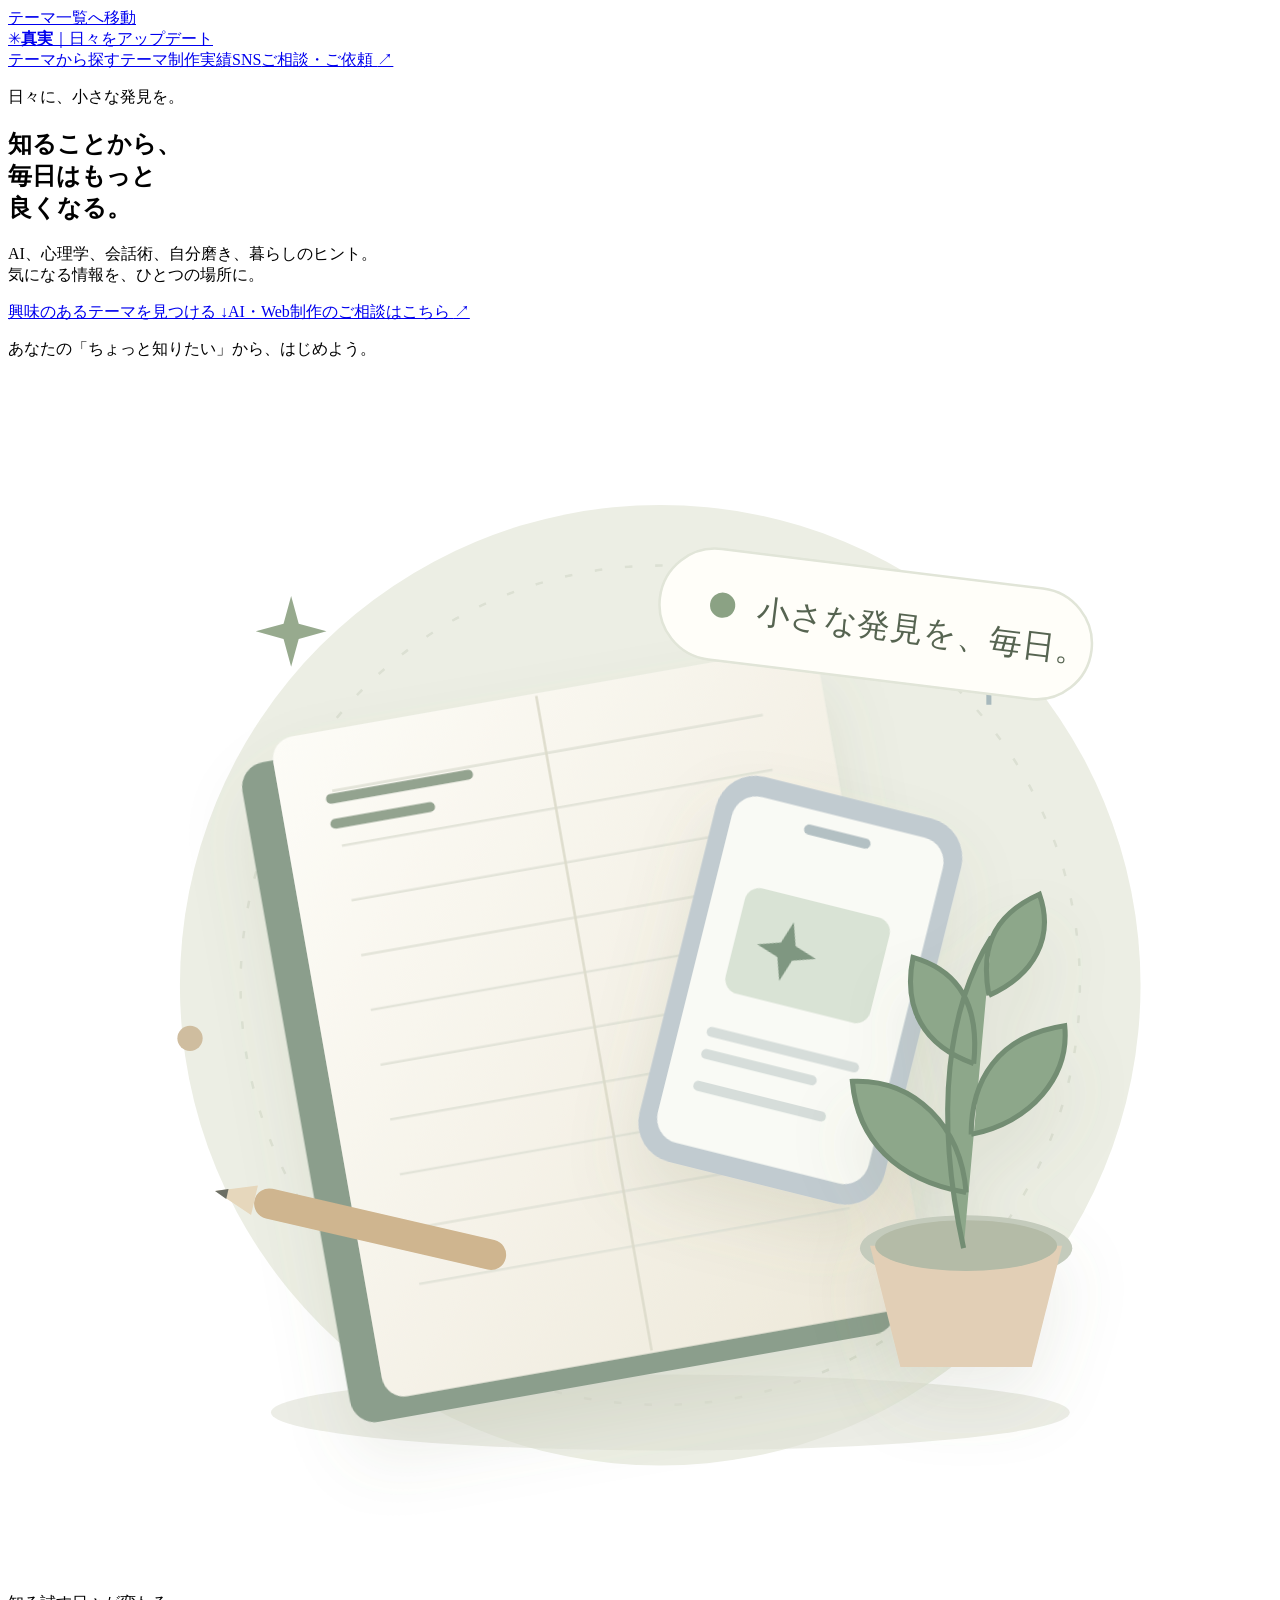
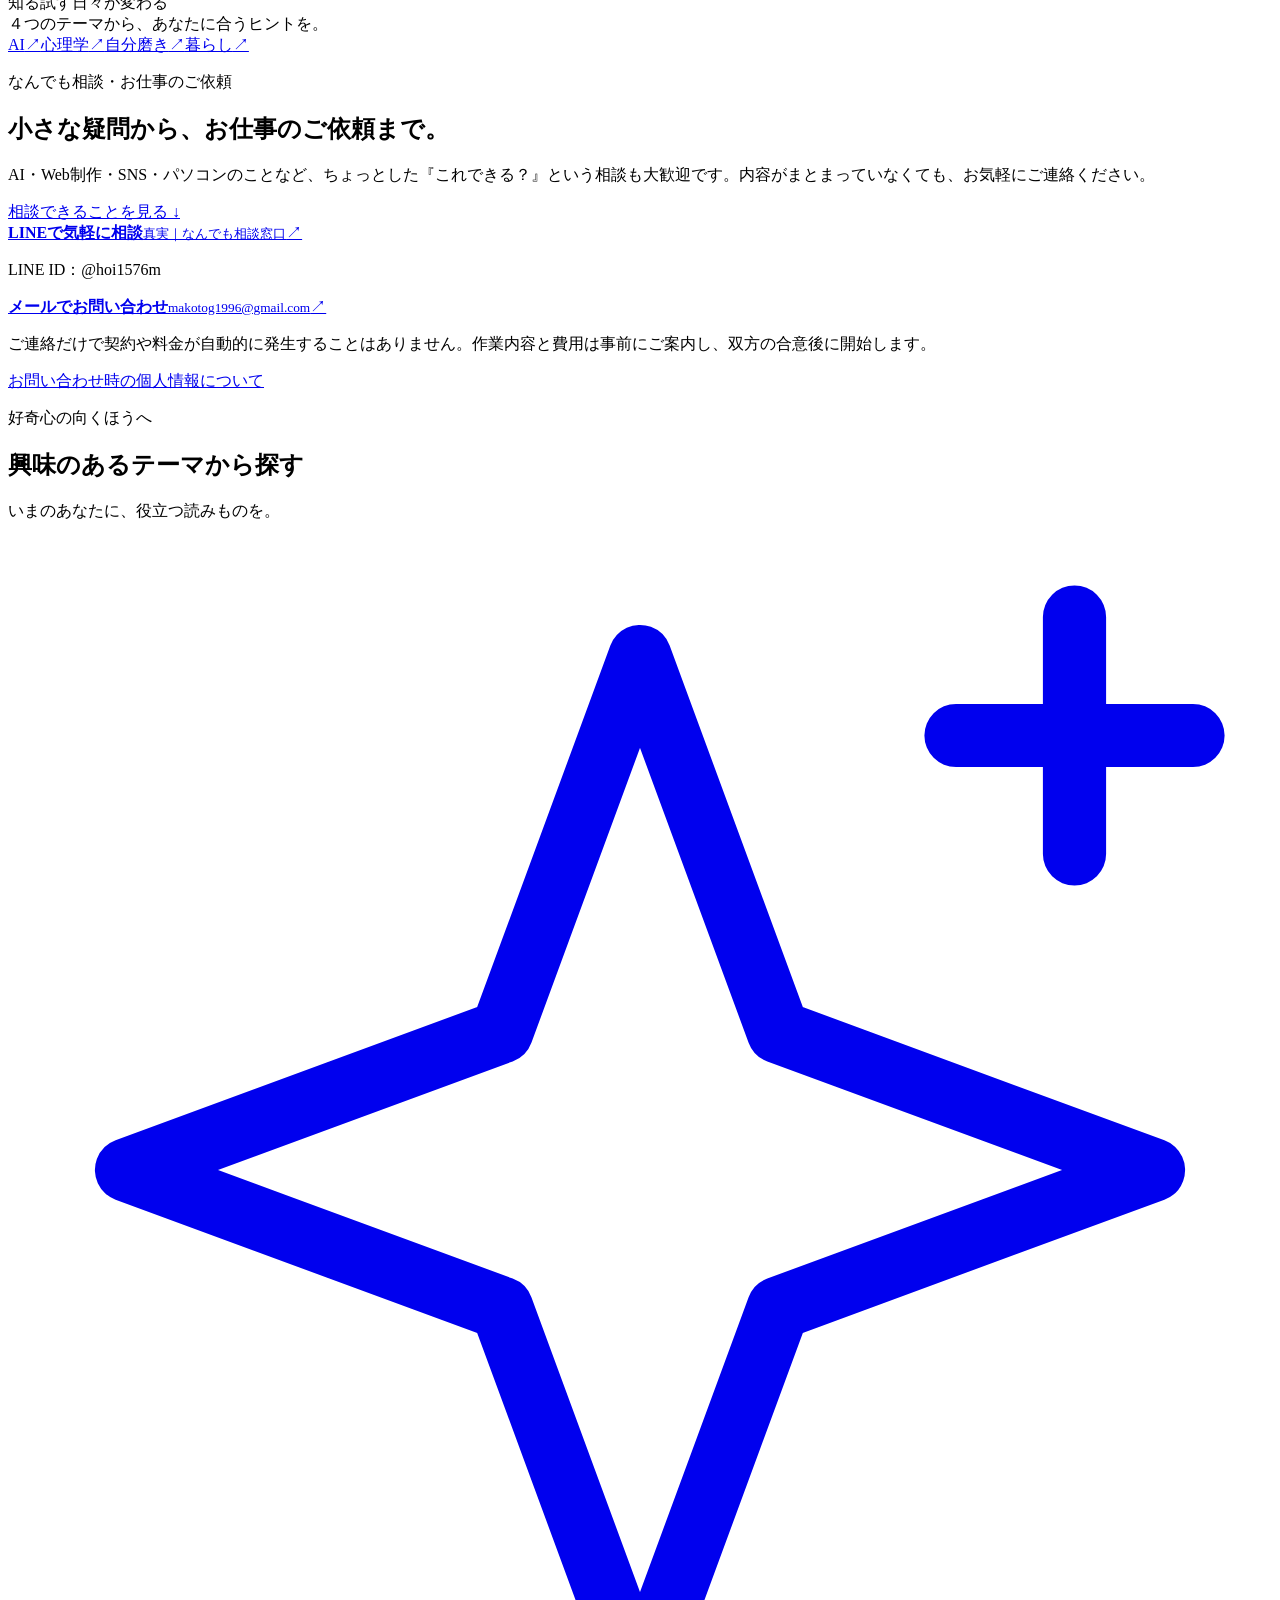
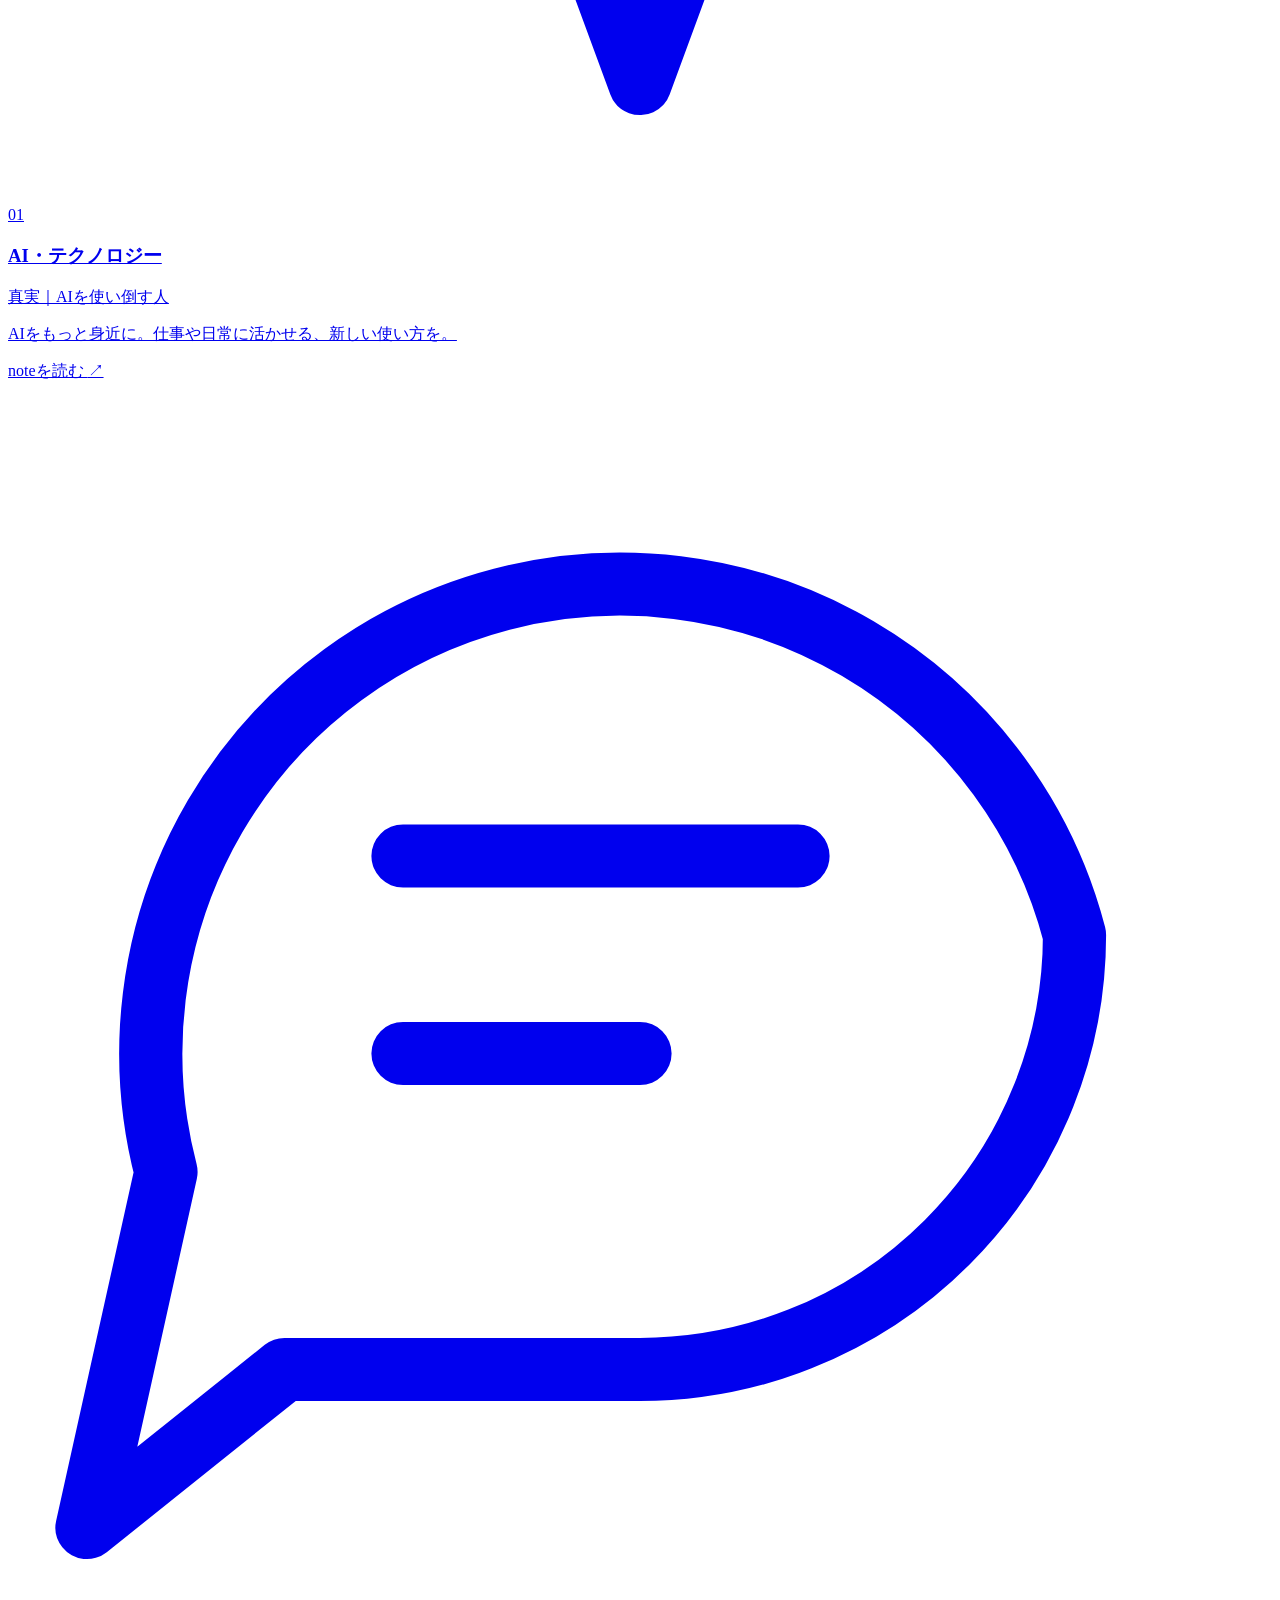
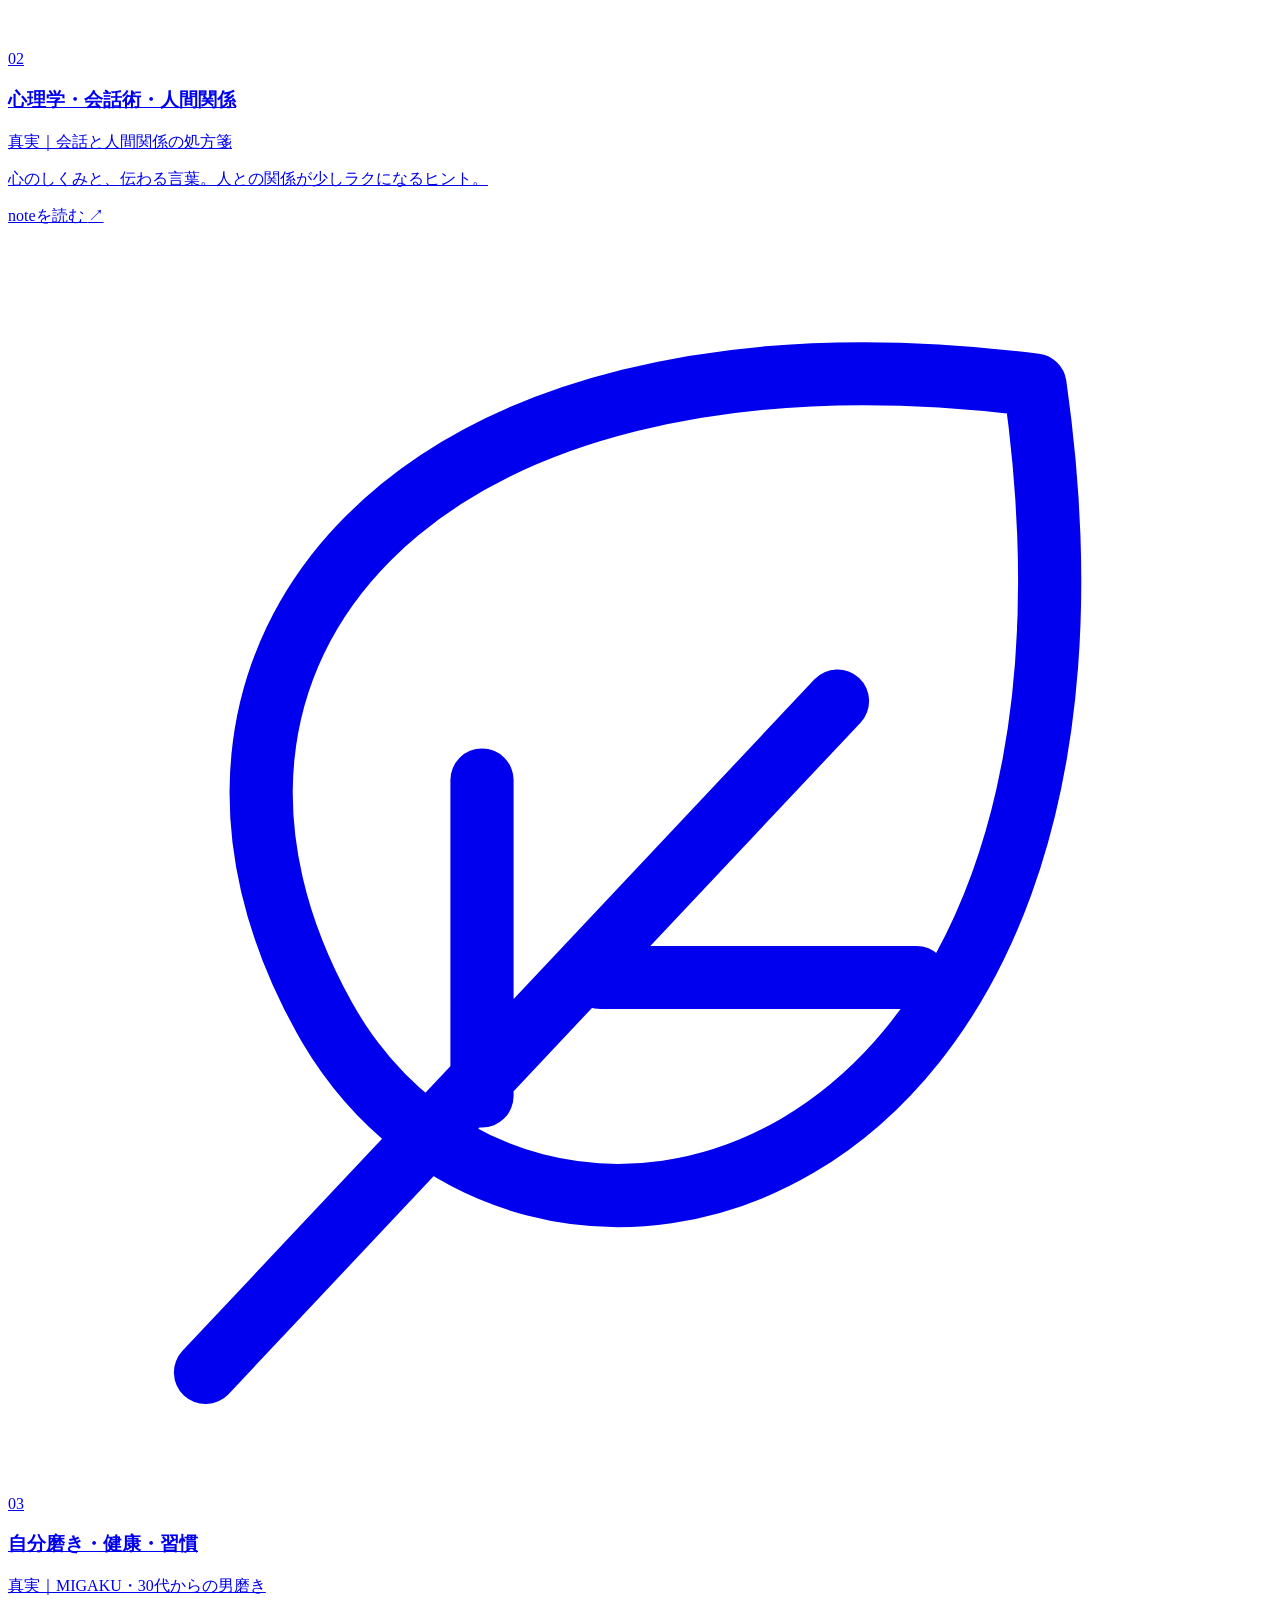
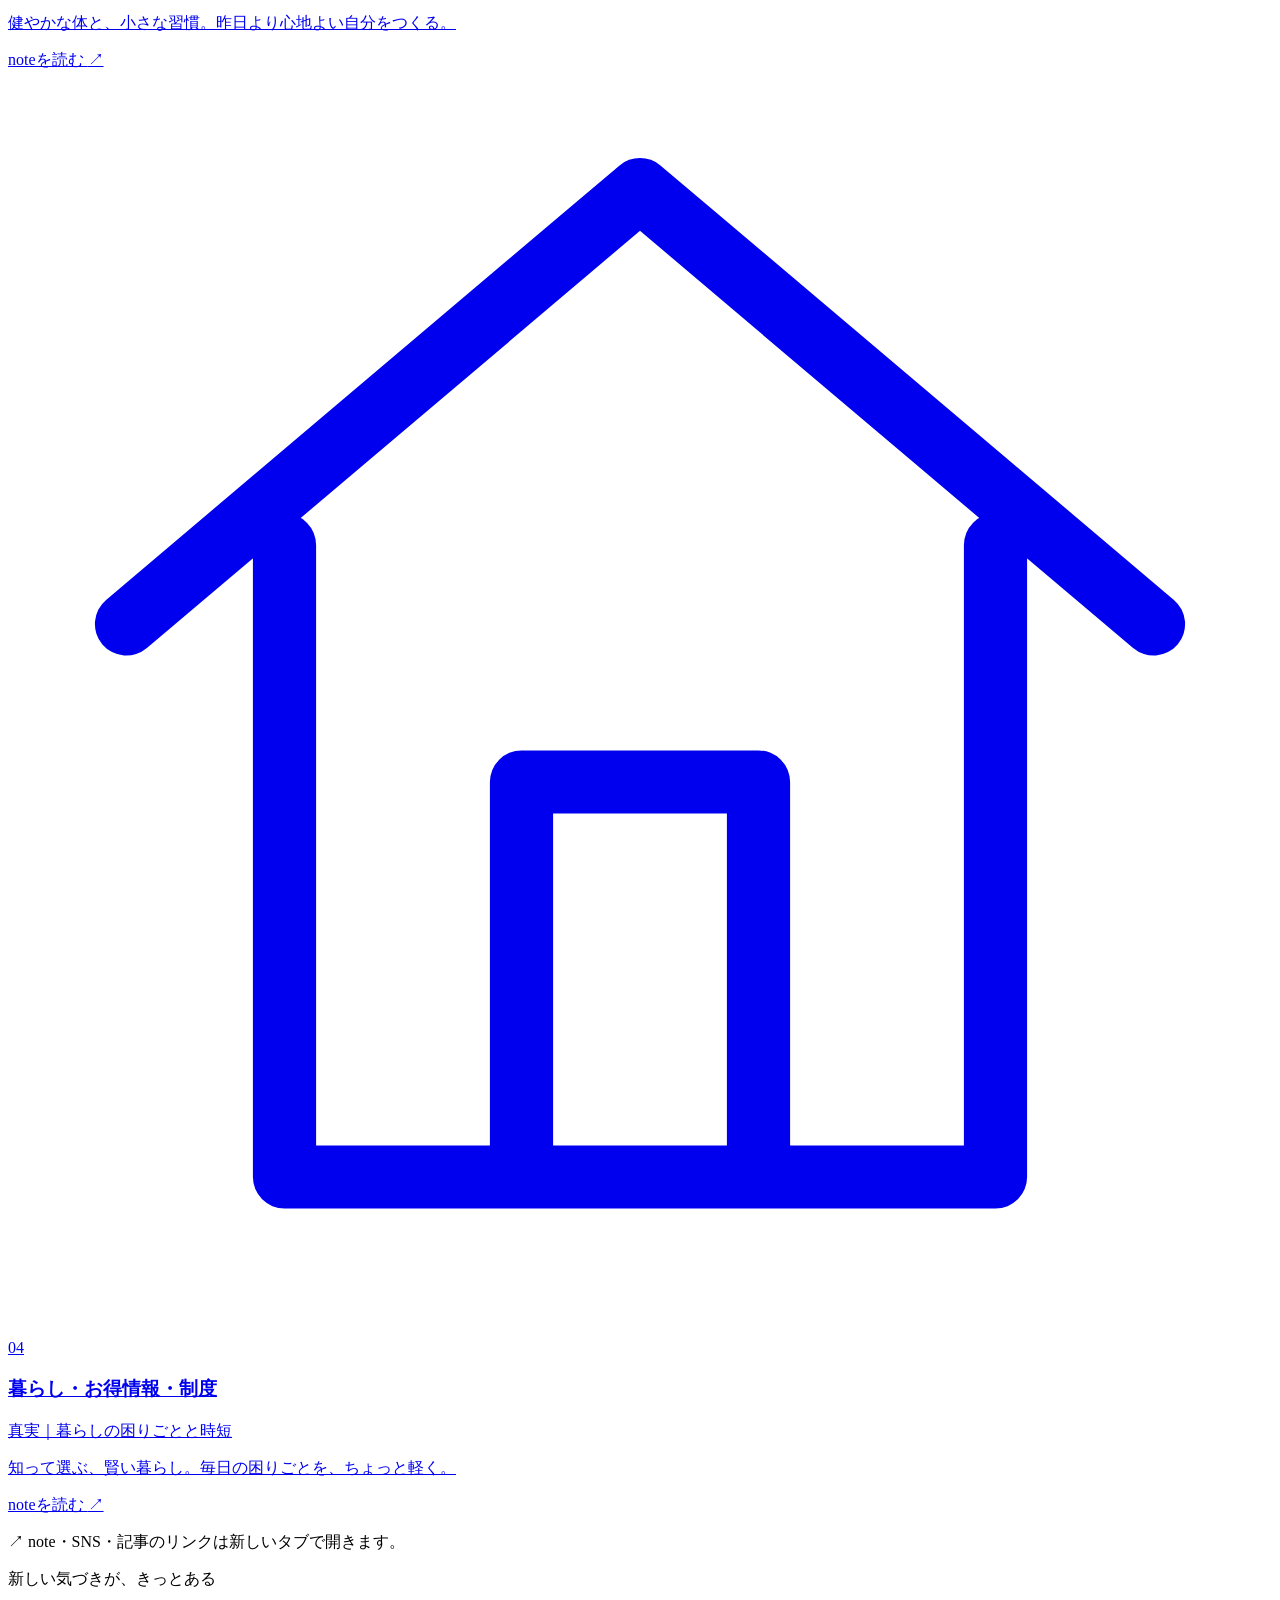
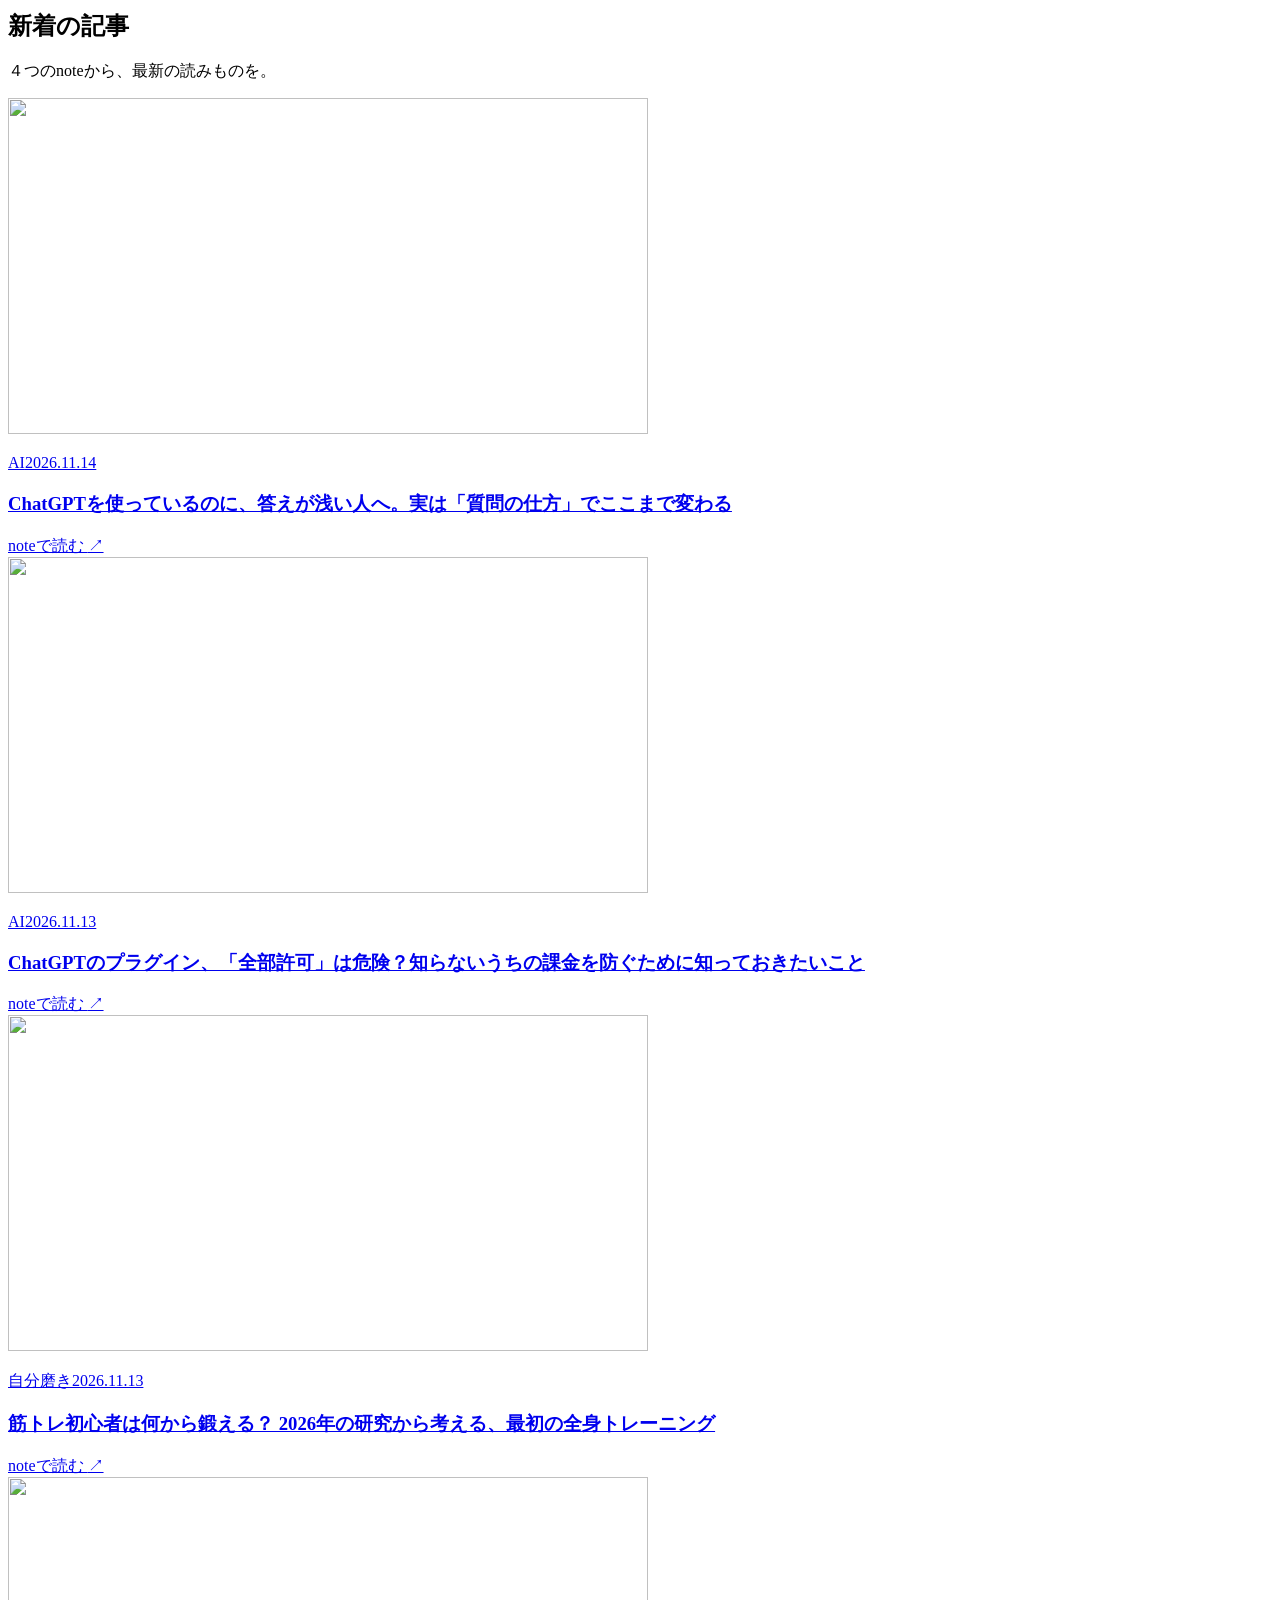
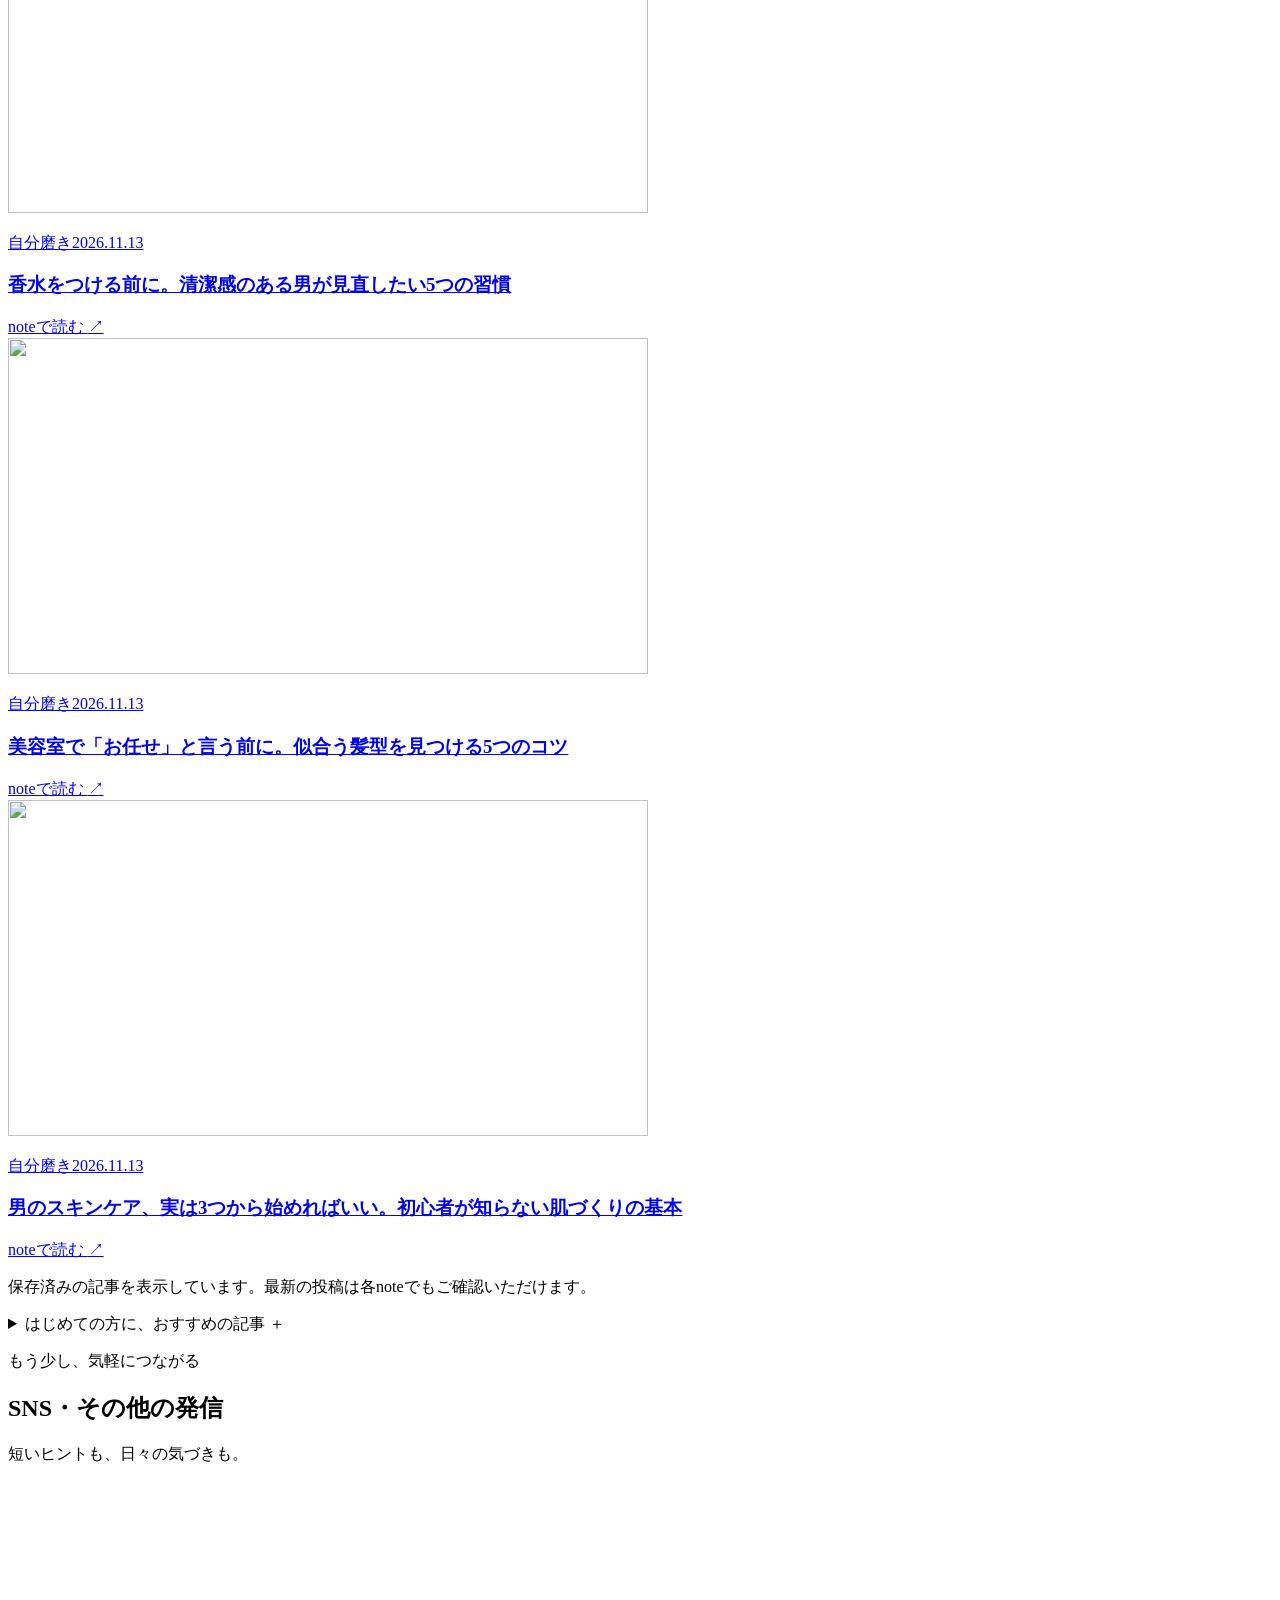
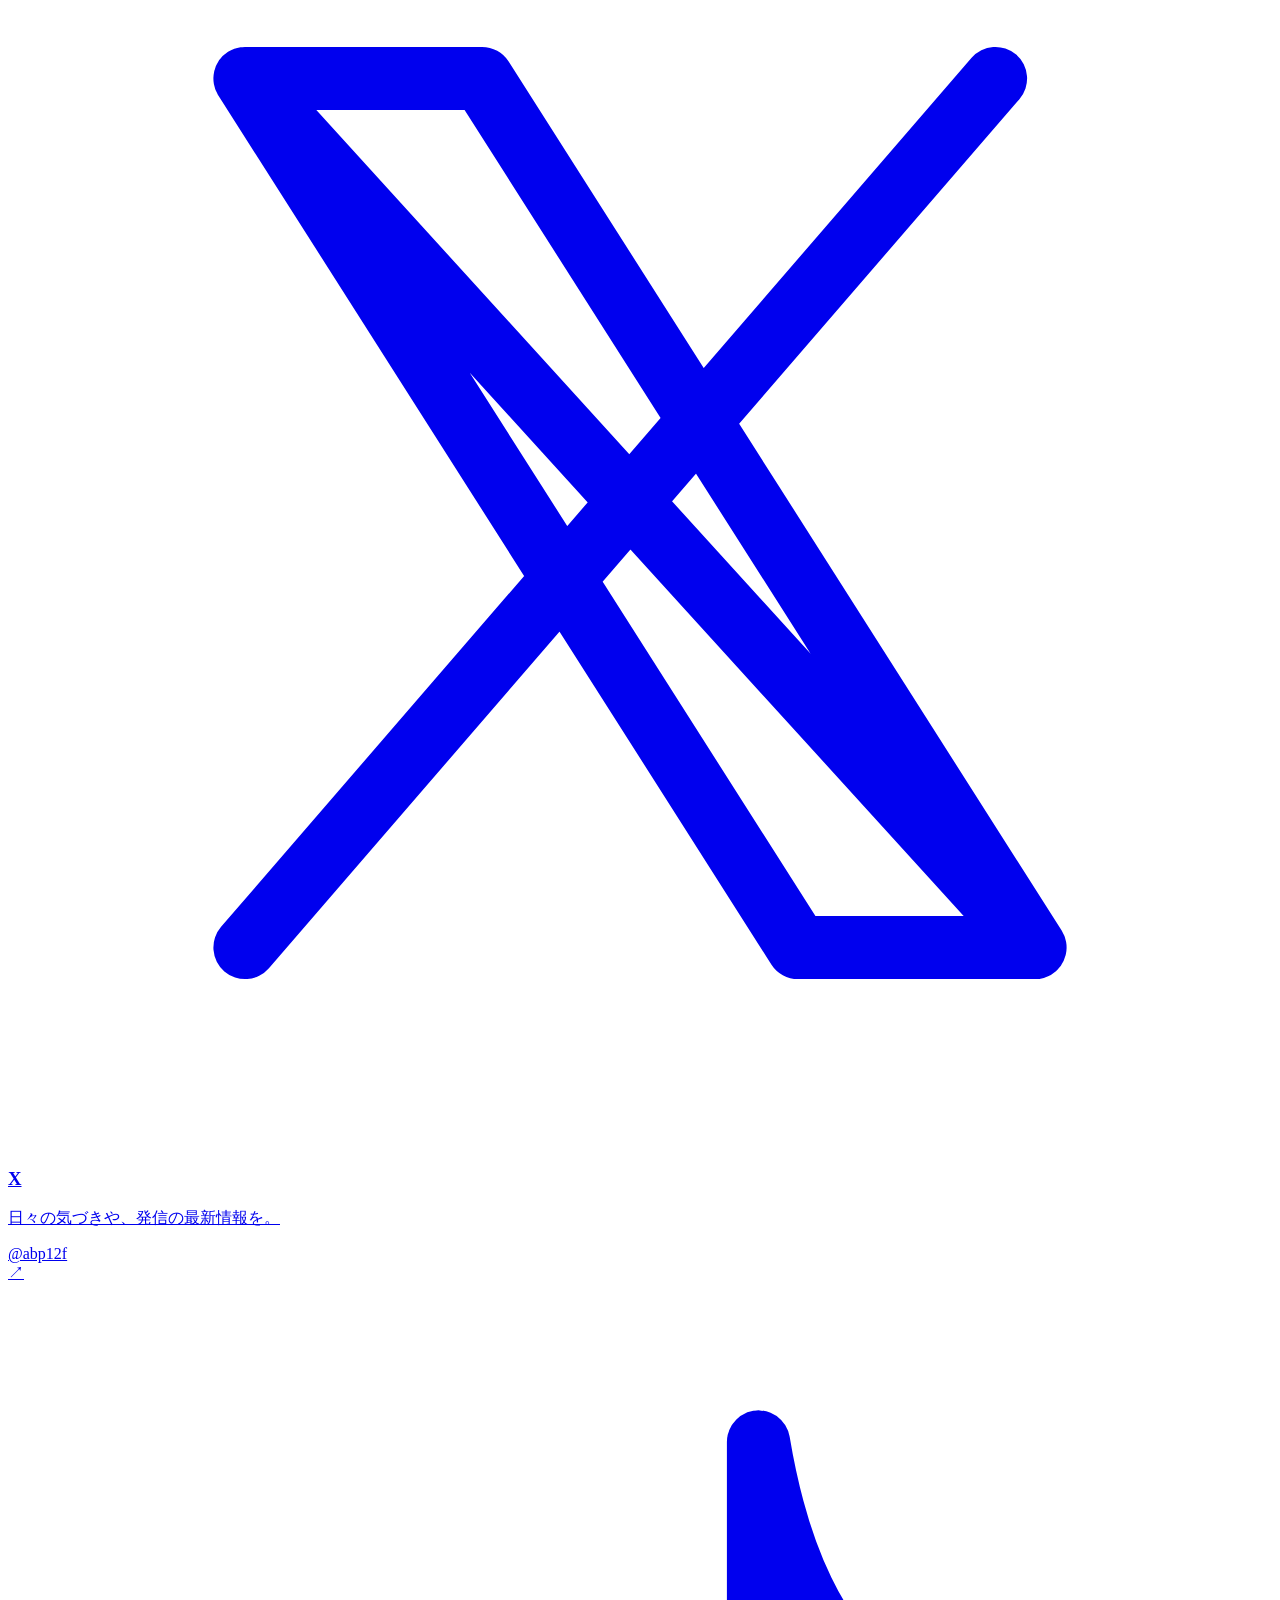
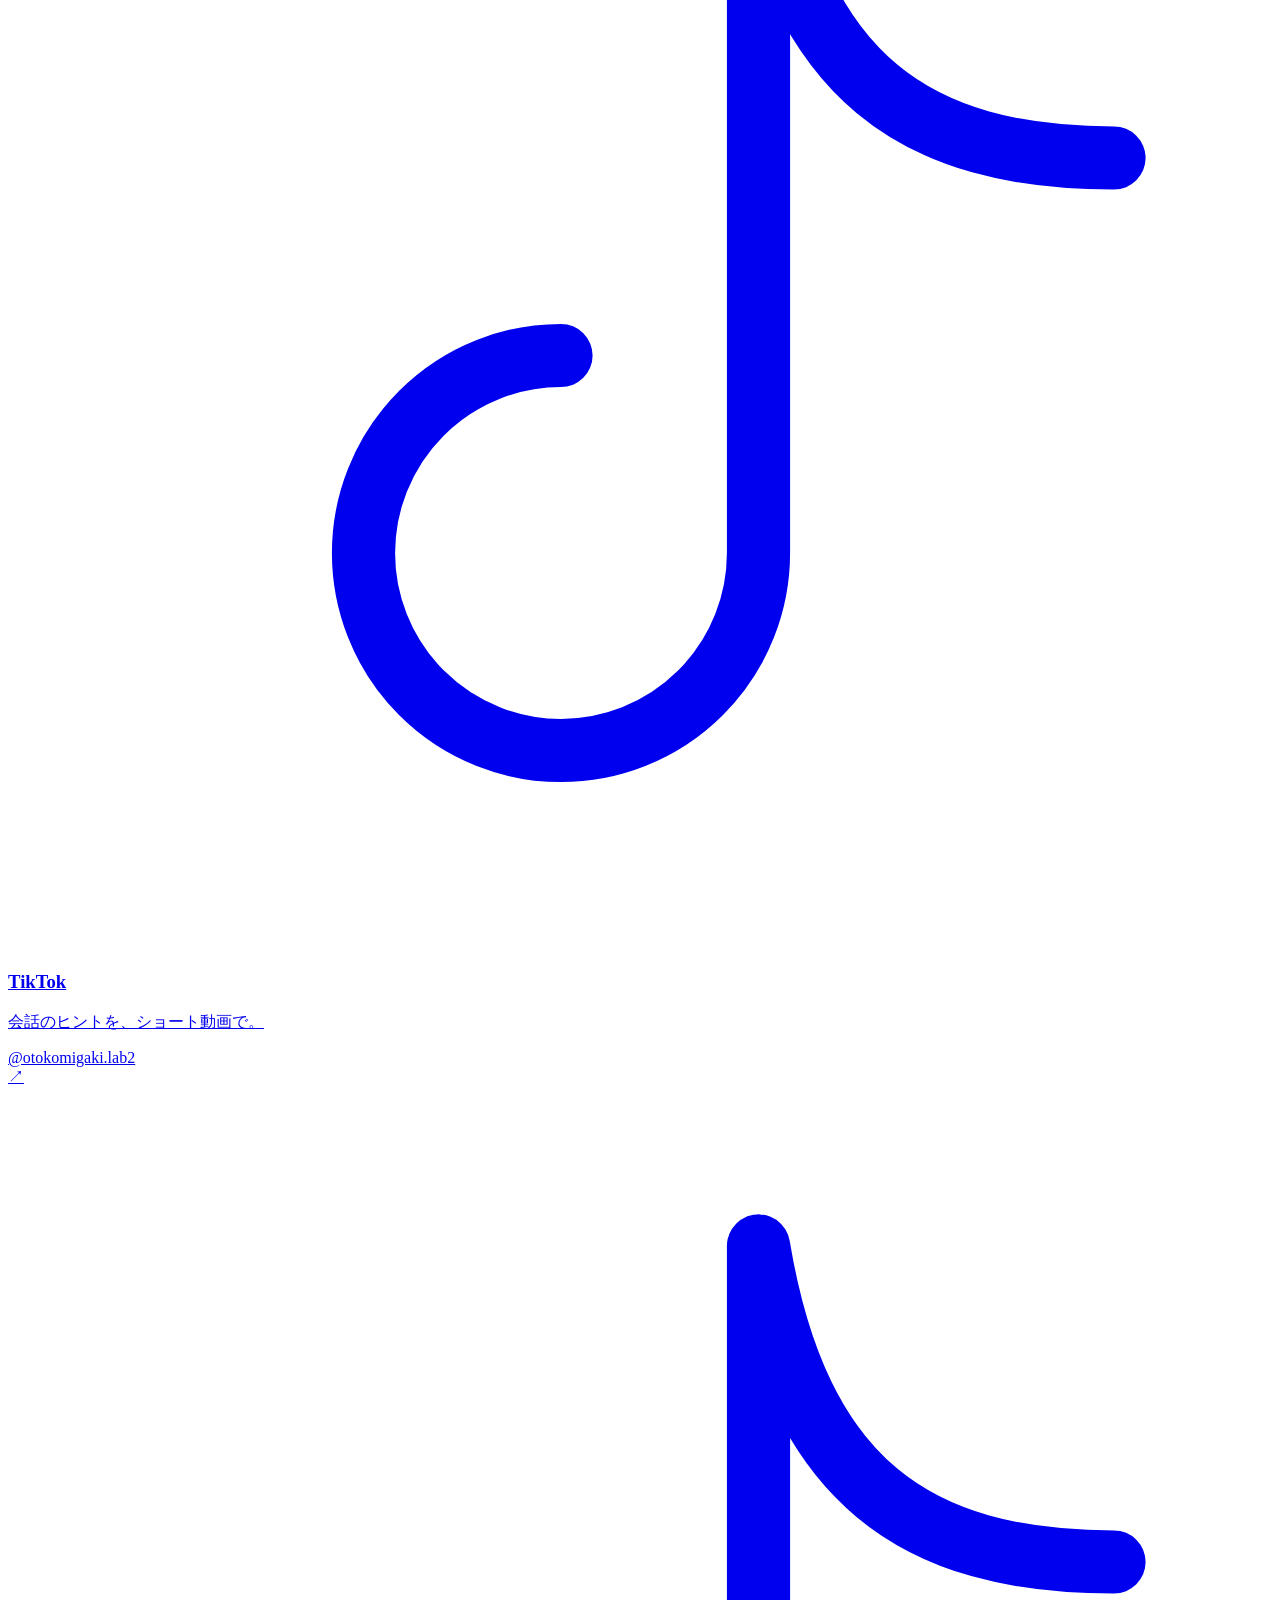
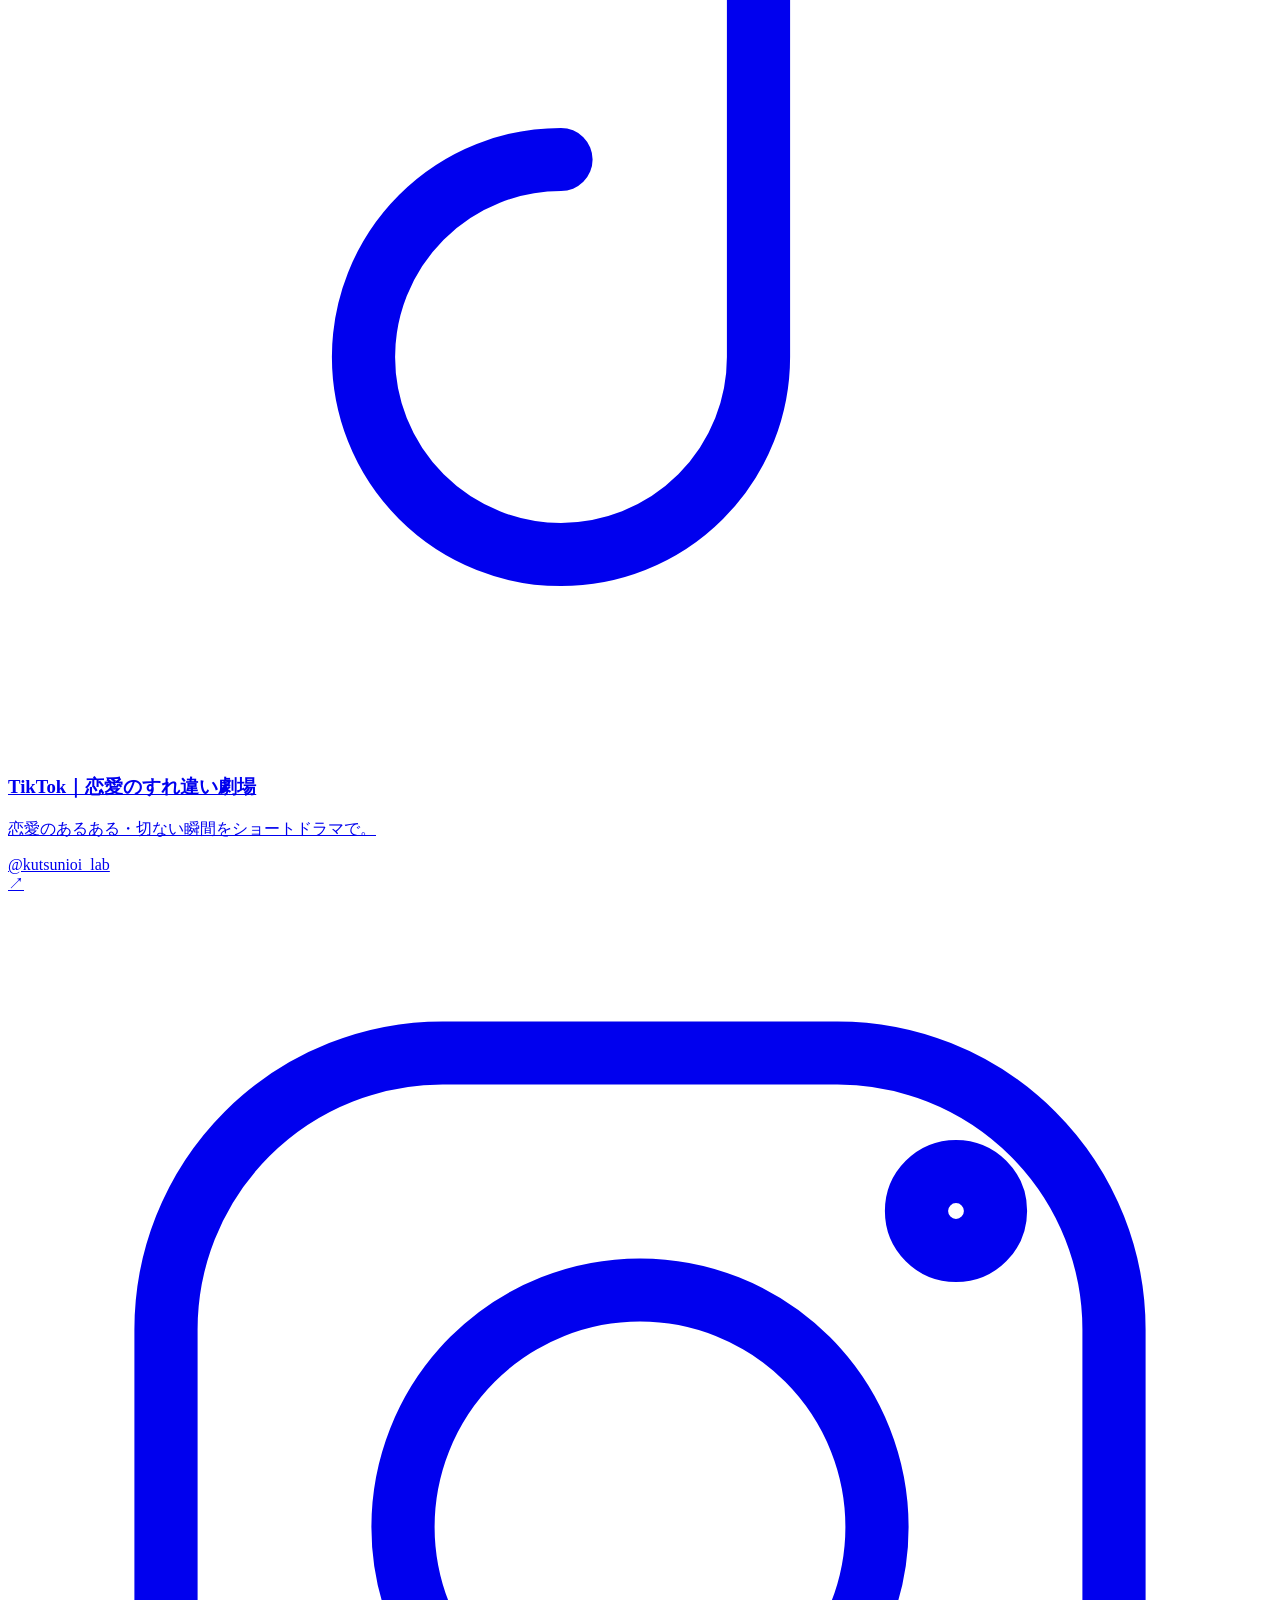
==== commit c4a7f0dc: "Add romance TikTok profile to official site links" ====
--- a/public/index.html
+++ b/public/index.html
@@ -42,7 +42,7 @@
 
 <section class="section wrap" id="links" aria-labelledby="links-title"><div class="section-heading"><div><p class="section-kicker">好奇心の向くほうへ</p><h2 id="links-title">興味のあるテーマから探す</h2></div><p>いまのあなたに、役立つ読みものを。</p></div><div class="theme-grid"><a class="theme-card sage" href="https://note.com/crisp_auk8183" id="theme-1" target="_blank" rel="noopener noreferrer" ><div class="theme-top"><span class="theme-icon"><svg viewBox="0 0 32 32" fill="none" stroke="currentColor" stroke-width="1.6" stroke-linecap="round" stroke-linejoin="round" aria-hidden="true"><path d="m16 3 3.5 9.5L29 16l-9.5 3.5L16 29l-3.5-9.5L3 16l9.5-3.5Z"/><path d="M27 2v6M24 5h6"/></svg></span><span class="card-number">01</span></div><h3>AI・テクノロジー</h3><p class="note-name" data-note-name="https://note.com/crisp_auk8183">真実｜AIを使い倒す人</p><p class="theme-description">AIをもっと身近に。仕事や日常に活かせる、新しい使い方を。</p><span class="card-link">noteを読む <span aria-hidden="true">↗</span></span></a><a class="theme-card blue" href="https://note.com/rosy_snake7477" id="theme-2" target="_blank" rel="noopener noreferrer" ><div class="theme-top"><span class="theme-icon"><svg viewBox="0 0 32 32" fill="none" stroke="currentColor" stroke-width="1.6" stroke-linecap="round" stroke-linejoin="round" aria-hidden="true"><path d="M27 14a11 11 0 0 1-11 11H7l-5 4 2-9A11 11 0 1 1 27 14Z"/><path d="M10 12h10M10 17h6"/></svg></span><span class="card-number">02</span></div><h3>心理学・会話術・人間関係</h3><p class="note-name" data-note-name="https://note.com/rosy_snake7477">真実｜会話と人間関係の処方箋</p><p class="theme-description">心のしくみと、伝わる言葉。人との関係が少しラクになるヒント。</p><span class="card-link">noteを読む <span aria-hidden="true">↗</span></span></a><a class="theme-card peach" href="https://note.com/brave_violet386" id="theme-3" target="_blank" rel="noopener noreferrer" ><div class="theme-top"><span class="theme-icon"><svg viewBox="0 0 32 32" fill="none" stroke="currentColor" stroke-width="1.6" stroke-linecap="round" stroke-linejoin="round" aria-hidden="true"><path d="M26 4C10 2 3 11 8 20s21 5 18-16Z"/><path d="M5 29 21 12M12 22v-8M15 19h8"/></svg></span><span class="card-number">03</span></div><h3>自分磨き・健康・習慣</h3><p class="note-name" data-note-name="https://note.com/brave_violet386">真実｜MIGAKU・30代からの男磨き</p><p class="theme-description">健やかな体と、小さな習慣。昨日より心地よい自分をつくる。</p><span class="card-link">noteを読む <span aria-hidden="true">↗</span></span></a><a class="theme-card sand" href="https://note.com/shinjitsu_saigen" id="theme-4" target="_blank" rel="noopener noreferrer" ><div class="theme-top"><span class="theme-icon"><svg viewBox="0 0 32 32" fill="none" stroke="currentColor" stroke-width="1.6" stroke-linecap="round" stroke-linejoin="round" aria-hidden="true"><path d="m3 14 13-11 13 11M7 12v16h18V12M13 28V18h6v10"/></svg></span><span class="card-number">04</span></div><h3>暮らし・お得情報・制度</h3><p class="note-name" data-note-name="https://note.com/shinjitsu_saigen">真実｜暮らしの困りごとと時短</p><p class="theme-description">知って選ぶ、賢い暮らし。毎日の困りごとを、ちょっと軽く。</p><span class="card-link">noteを読む <span aria-hidden="true">↗</span></span></a></div><p class="link-notice">↗ note・SNS・記事のリンクは新しいタブで開きます。</p></section>
 <section class="section latest-section" id="latest" aria-labelledby="latest-title"><div class="wrap"><div class="section-heading"><div><p class="section-kicker">新しい気づきが、きっとある</p><h2 id="latest-title">新着の記事</h2></div><p>４つのnoteから、最新の読みものを。</p></div><div class="article-grid" id="latest-articles"><a class="article-card" href="https://note.com/crisp_auk8183/n/n0347d98ecc69" target="_blank" rel="noopener noreferrer" ><div class="article-image"><img src="https://assets.st-note.com/production/uploads/images/335779540/rectangle_large_type_2_b22f3a37fcf0a052ccceb51177560116.jpg?width=800" alt="" width="640" height="336" loading="lazy" decoding="async" referrerpolicy="no-referrer"></div><div class="article-body"><p class="article-meta"><span>AI</span><time datetime="2026-11-13T16:30:08+00:00">2026.11.14</time></p><h3>ChatGPTを使っているのに、答えが浅い人へ。実は「質問の仕方」でここまで変わる</h3><span class="article-link">noteで読む <span aria-hidden="true">↗</span></span></div></a><a class="article-card" href="https://note.com/crisp_auk8183/n/nf69c9fbe466a" target="_blank" rel="noopener noreferrer" ><div class="article-image"><img src="https://assets.st-note.com/production/uploads/images/335716653/rectangle_large_type_2_ab38b1d455aab21518f062fb8e1b6af7.jpg?width=800" alt="" width="640" height="336" loading="lazy" decoding="async" referrerpolicy="no-referrer"></div><div class="article-body"><p class="article-meta"><span>AI</span><time datetime="2026-11-13T12:52:00+00:00">2026.11.13</time></p><h3>ChatGPTのプラグイン、「全部許可」は危険？知らないうちの課金を防ぐために知っておきたいこと</h3><span class="article-link">noteで読む <span aria-hidden="true">↗</span></span></div></a><a class="article-card" href="https://note.com/brave_violet386/n/n1e12ca80a32f" target="_blank" rel="noopener noreferrer" ><div class="article-image"><img src="https://assets.st-note.com/production/uploads/images/335656389/rectangle_large_type_2_72212fa48ff33eb2d5d55d9e0740fd64.jpg?width=800" alt="" width="640" height="336" loading="lazy" decoding="async" referrerpolicy="no-referrer"></div><div class="article-body"><p class="article-meta"><span>自分磨き</span><time datetime="2026-11-13T10:10:41+00:00">2026.11.13</time></p><h3>筋トレ初心者は何から鍛える？ 2026年の研究から考える、最初の全身トレーニング</h3><span class="article-link">noteで読む <span aria-hidden="true">↗</span></span></div></a><a class="article-card" href="https://note.com/brave_violet386/n/n6a2810eccb71" target="_blank" rel="noopener noreferrer" ><div class="article-image"><img src="https://assets.st-note.com/production/uploads/images/335656177/rectangle_large_type_2_7501ad7bea64c916e5e40567d35f5140.jpg?width=800" alt="" width="640" height="336" loading="lazy" decoding="async" referrerpolicy="no-referrer"></div><div class="article-body"><p class="article-meta"><span>自分磨き</span><time datetime="2026-11-13T10:09:54+00:00">2026.11.13</time></p><h3>香水をつける前に。清潔感のある男が見直したい5つの習慣</h3><span class="article-link">noteで読む <span aria-hidden="true">↗</span></span></div></a><a class="article-card" href="https://note.com/brave_violet386/n/nc8fb67c2ecac" target="_blank" rel="noopener noreferrer" ><div class="article-image"><img src="https://assets.st-note.com/production/uploads/images/335655790/rectangle_large_type_2_14e8a84a491a98e2466bf1b85539edbd.jpg?width=800" alt="" width="640" height="336" loading="lazy" decoding="async" referrerpolicy="no-referrer"></div><div class="article-body"><p class="article-meta"><span>自分磨き</span><time datetime="2026-11-13T10:08:58+00:00">2026.11.13</time></p><h3>美容室で「お任せ」と言う前に。似合う髪型を見つける5つのコツ</h3><span class="article-link">noteで読む <span aria-hidden="true">↗</span></span></div></a><a class="article-card" href="https://note.com/brave_violet386/n/ne1956734f676" target="_blank" rel="noopener noreferrer" ><div class="article-image"><img src="https://assets.st-note.com/production/uploads/images/335655414/rectangle_large_type_2_2181107a52445bb0dd2600311c90fbe4.jpg?width=800" alt="" width="640" height="336" loading="lazy" decoding="async" referrerpolicy="no-referrer"></div><div class="article-body"><p class="article-meta"><span>自分磨き</span><time datetime="2026-11-13T10:08:11+00:00">2026.11.13</time></p><h3>男のスキンケア、実は3つから始めればいい。初心者が知らない肌づくりの基本</h3><span class="article-link">noteで読む <span aria-hidden="true">↗</span></span></div></a></div><p class="feed-status" id="feed-status" role="status">保存済みの記事を表示しています。最新の投稿は各noteでもご確認いただけます。</p><details class="recommended"><summary id="recommended-title">はじめての方に、おすすめの記事 <span aria-hidden="true">＋</span></summary><div class="recommended-grid" id="recommended-articles"><a class="recommended-card" href="https://note.com/crisp_auk8183/n/nc7b339d78647" target="_blank" rel="noopener noreferrer" ><span>AI</span><h3>【衝撃】プログラミングができない僕が、ChatGPTで自分専用サイトを公開できた話</h3><span class="recommended-arrow" aria-hidden="true">↗</span></a><a class="recommended-card" href="https://note.com/brave_violet386/n/nf6f0cf8bc6fd" target="_blank" rel="noopener noreferrer" ><span>自分磨き</span><h3>休日の過ごし方で差がつく。男の魅力を上げる5つの習慣</h3><span class="recommended-arrow" aria-hidden="true">↗</span></a><a class="recommended-card" href="https://note.com/rosy_snake7477/n/n9746ca8d3901" target="_blank" rel="noopener noreferrer" ><span>心理学</span><h3>なぜか人に好かれる人は「話し上手」ではなかった。心理学が明かした意外な共通点</h3><span class="recommended-arrow" aria-hidden="true">↗</span></a></div></details></div></section>
-<section class="section wrap" id="social" aria-labelledby="social-title"><div class="section-heading"><div><p class="section-kicker">もう少し、気軽につながる</p><h2 id="social-title">SNS・その他の発信</h2></div><p>短いヒントも、日々の気づきも。</p></div><div class="social-grid"><a class="social-card" href="https://x.com/abp12f" target="_blank" rel="noopener noreferrer" ><span class="social-icon"><svg viewBox="0 0 32 32" fill="none" stroke="currentColor" stroke-width="1.6" stroke-linecap="round" stroke-linejoin="round" aria-hidden="true"><path d="m6 5 20 22M25 5 6 27M6 5h6l14 22h-6Z"/></svg></span><div><h3>X</h3><p>日々の気づきや、発信の最新情報を。</p><span class="social-handle">@abp12f</span></div><span class="social-arrow" aria-hidden="true">↗</span></a><a class="social-card" href="https://www.tiktok.com/@otokomigaki.lab2" target="_blank" rel="noopener noreferrer" ><span class="social-icon"><svg viewBox="0 0 32 32" fill="none" stroke="currentColor" stroke-width="1.6" stroke-linecap="round" stroke-linejoin="round" aria-hidden="true"><path d="M19 4v18a5 5 0 1 1-5-5M19 4c1 6 4 8 9 8"/></svg></span><div><h3>TikTok</h3><p>会話のヒントを、ショート動画で。</p><span class="social-handle">@otokomigaki.lab2</span></div><span class="social-arrow" aria-hidden="true">↗</span></a><a class="social-card" href="https://www.instagram.com/shinjitsu_aiai/" target="_blank" rel="noopener noreferrer" ><span class="social-icon"><svg viewBox="0 0 32 32" fill="none" stroke="currentColor" stroke-width="1.6" stroke-linecap="round" stroke-linejoin="round" aria-hidden="true"><rect x="4" y="4" width="24" height="24" rx="7"/><circle cx="16" cy="16" r="6"/><circle cx="24" cy="8" r="1"/></svg></span><div><h3>Instagram</h3><p>AI活用のアイデアを、気軽にチェック。</p><span class="social-handle">@shinjitsu_aiai</span></div><span class="social-arrow" aria-hidden="true">↗</span></a></div></section>
+<section class="section wrap" id="social" aria-labelledby="social-title"><div class="section-heading"><div><p class="section-kicker">もう少し、気軽につながる</p><h2 id="social-title">SNS・その他の発信</h2></div><p>短いヒントも、日々の気づきも。</p></div><div class="social-grid"><a class="social-card" href="https://x.com/abp12f" target="_blank" rel="noopener noreferrer" ><span class="social-icon"><svg viewBox="0 0 32 32" fill="none" stroke="currentColor" stroke-width="1.6" stroke-linecap="round" stroke-linejoin="round" aria-hidden="true"><path d="m6 5 20 22M25 5 6 27M6 5h6l14 22h-6Z"/></svg></span><div><h3>X</h3><p>日々の気づきや、発信の最新情報を。</p><span class="social-handle">@abp12f</span></div><span class="social-arrow" aria-hidden="true">↗</span></a><a class="social-card" href="https://www.tiktok.com/@otokomigaki.lab2" target="_blank" rel="noopener noreferrer" ><span class="social-icon"><svg viewBox="0 0 32 32" fill="none" stroke="currentColor" stroke-width="1.6" stroke-linecap="round" stroke-linejoin="round" aria-hidden="true"><path d="M19 4v18a5 5 0 1 1-5-5M19 4c1 6 4 8 9 8"/></svg></span><div><h3>TikTok</h3><p>会話のヒントを、ショート動画で。</p><span class="social-handle">@otokomigaki.lab2</span></div><span class="social-arrow" aria-hidden="true">↗</span></a><a class="social-card" href="https://www.tiktok.com/@kutsunioi_lab" target="_blank" rel="noopener noreferrer" ><span class="social-icon"><svg viewBox="0 0 32 32" fill="none" stroke="currentColor" stroke-width="1.6" stroke-linecap="round" stroke-linejoin="round" aria-hidden="true"><path d="M19 4v18a5 5 0 1 1-5-5M19 4c1 6 4 8 9 8"/></svg></span><div><h3>TikTok｜恋愛のすれ違い劇場</h3><p>恋愛のあるある・切ない瞬間をショートドラマで。</p><span class="social-handle">@kutsunioi_lab</span></div><span class="social-arrow" aria-hidden="true">↗</span></a><a class="social-card" href="https://www.instagram.com/shinjitsu_aiai/" target="_blank" rel="noopener noreferrer" ><span class="social-icon"><svg viewBox="0 0 32 32" fill="none" stroke="currentColor" stroke-width="1.6" stroke-linecap="round" stroke-linejoin="round" aria-hidden="true"><rect x="4" y="4" width="24" height="24" rx="7"/><circle cx="16" cy="16" r="6"/><circle cx="24" cy="8" r="1"/></svg></span><div><h3>Instagram</h3><p>AI活用のアイデアを、気軽にチェック。</p><span class="social-handle">@shinjitsu_aiai</span></div><span class="social-arrow" aria-hidden="true">↗</span></a></div></section>
 <div class="work-area">
   <section class="section wrap about-work" id="about" aria-labelledby="about-work-title">
     <div><p class="section-kicker">つくる人について</p><h2 id="about-work-title">はじめまして、真実です。</h2><p class="individual-label">個人で、学びながら、つくっています。</p><ul class="activity-list" aria-label="活動分野"><li>AI活用</li><li>Webサイト制作</li><li>Webアプリの試作</li><li>SNS運用</li><li>記事制作</li><li>画像制作</li><li>動画制作</li><li>作業効率化</li></ul></div>
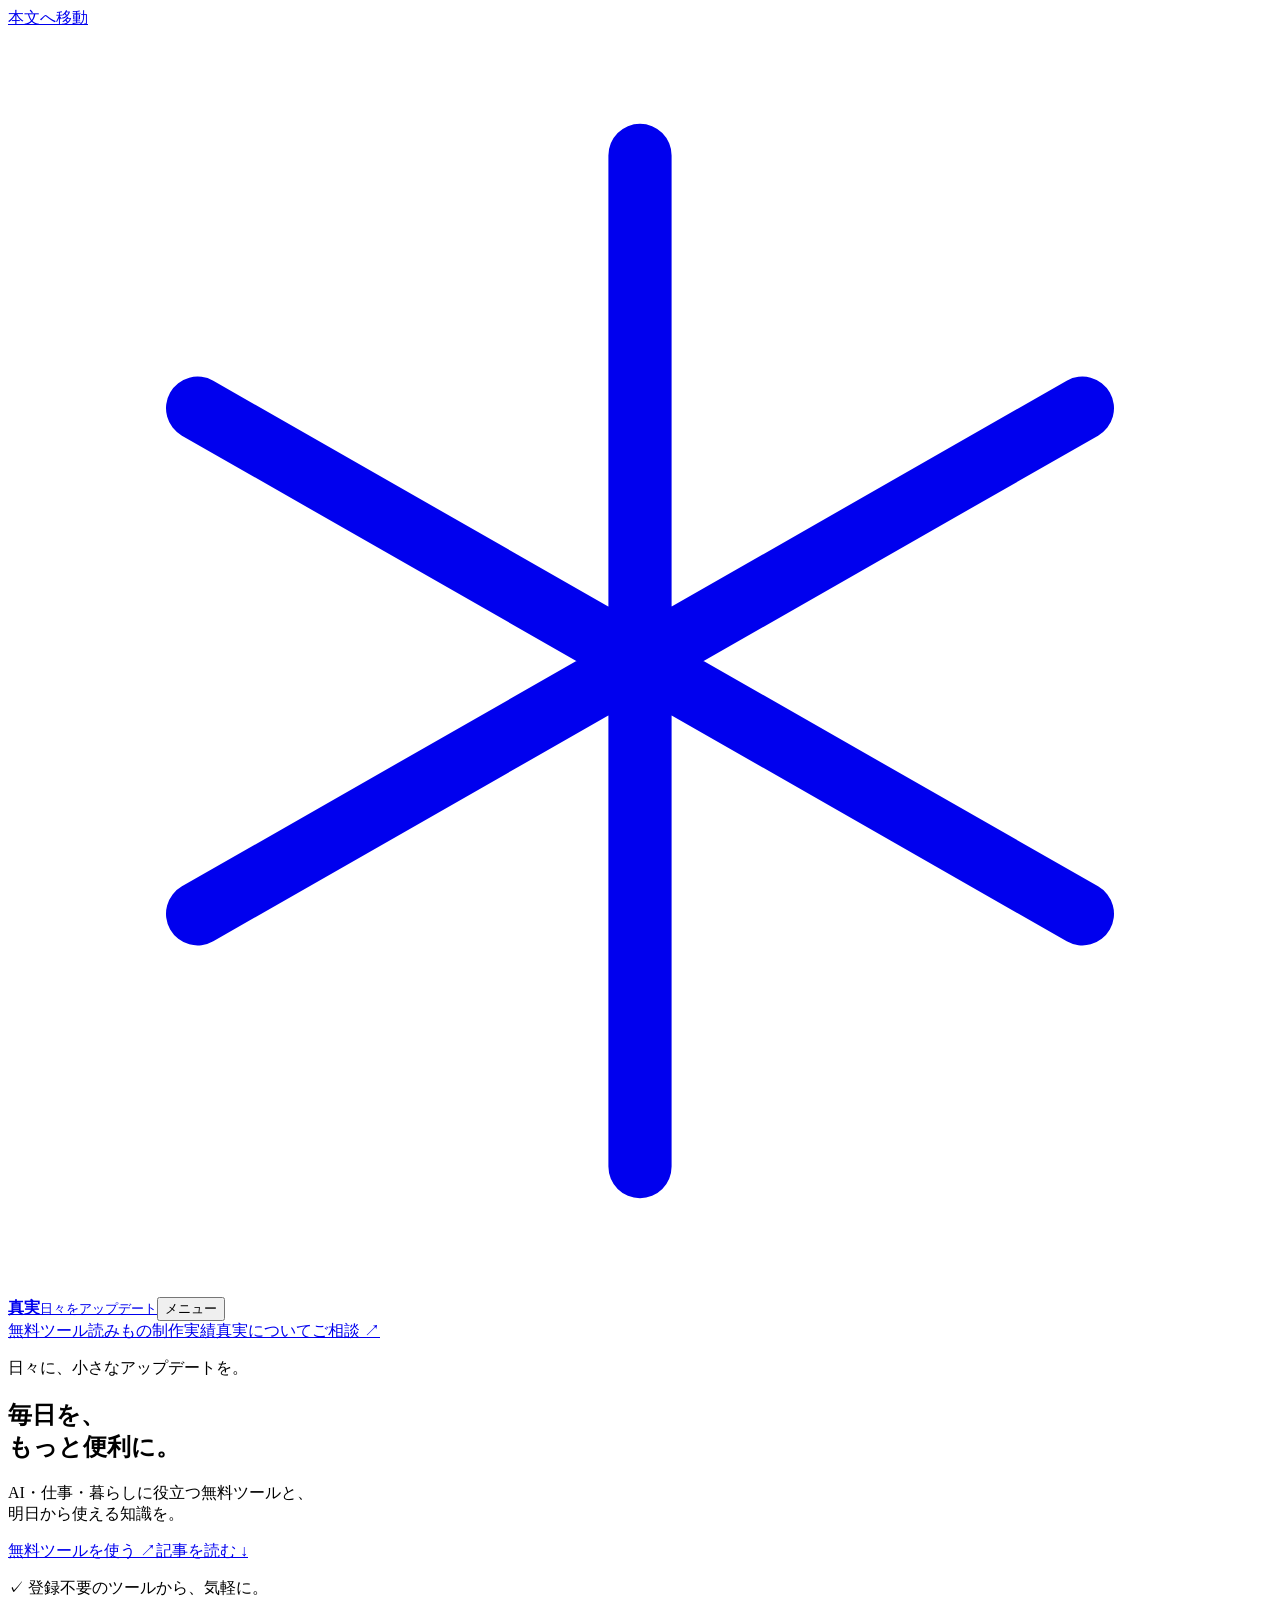
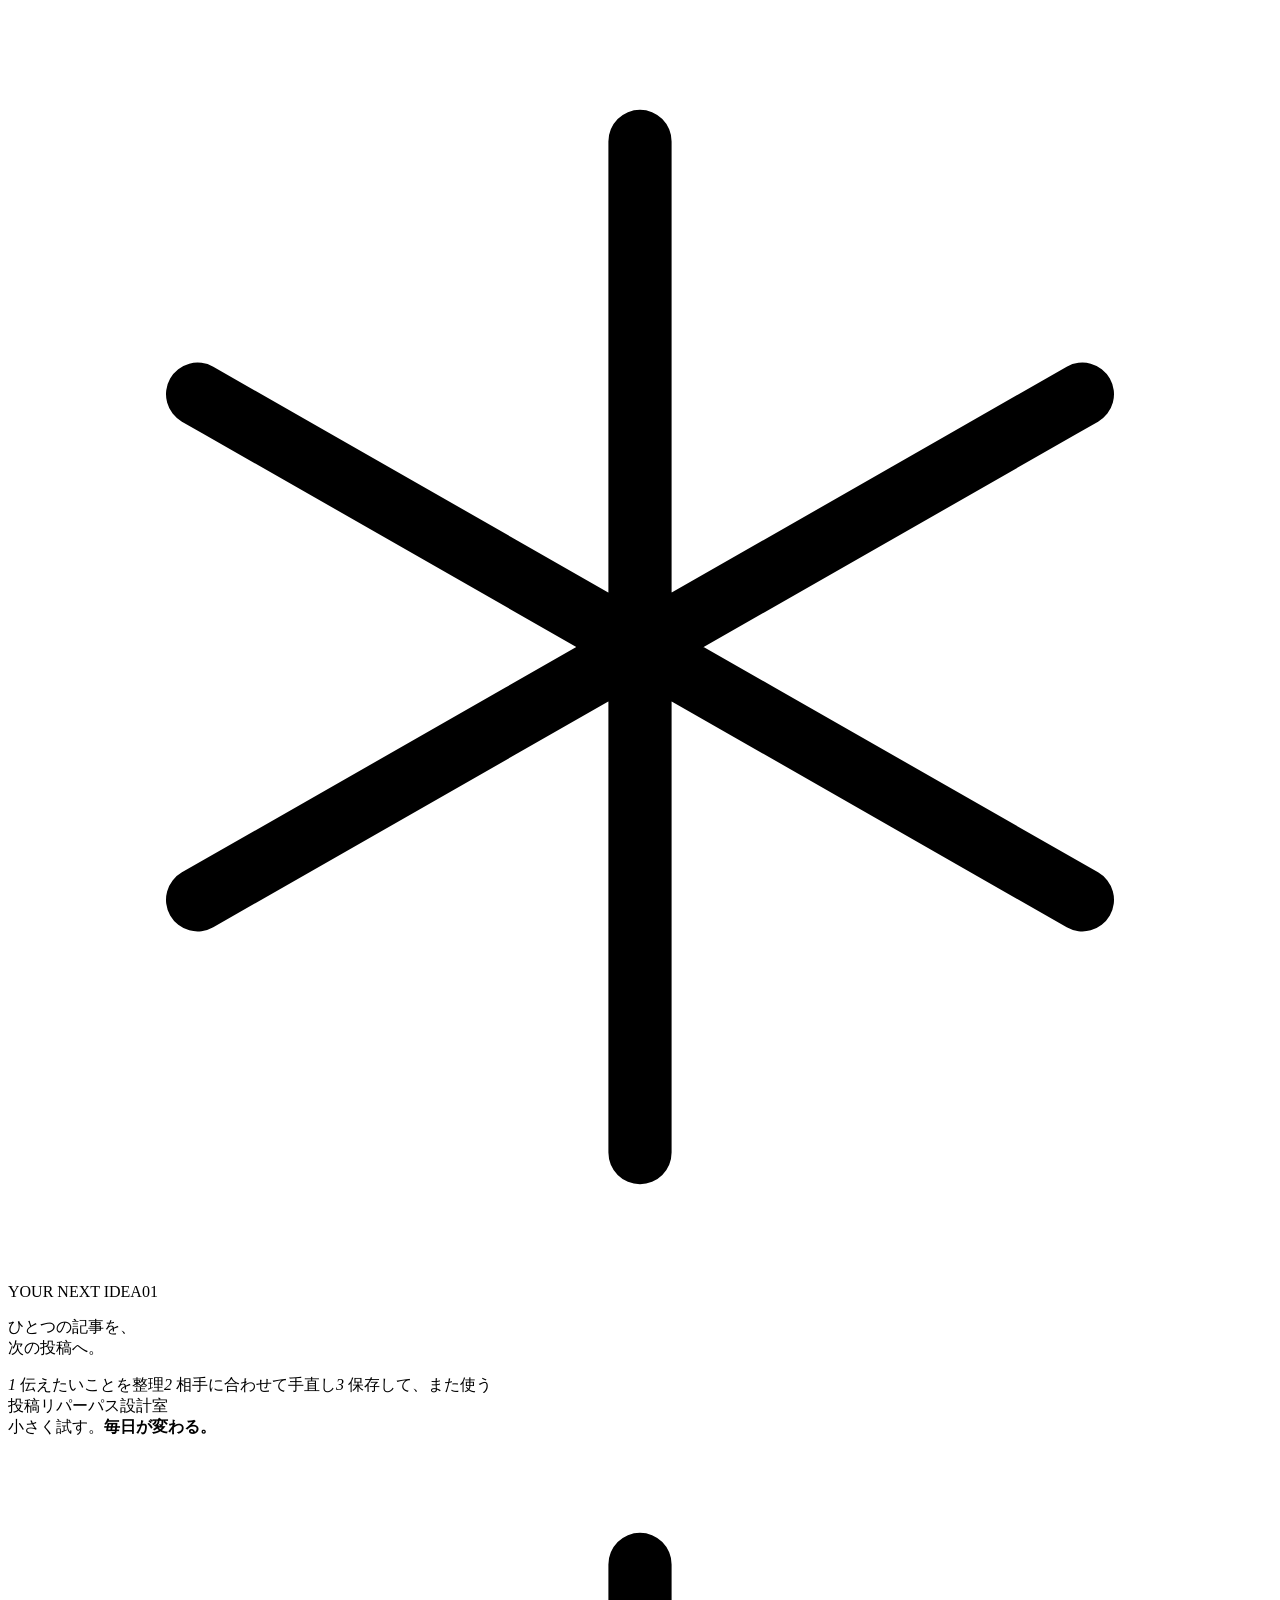
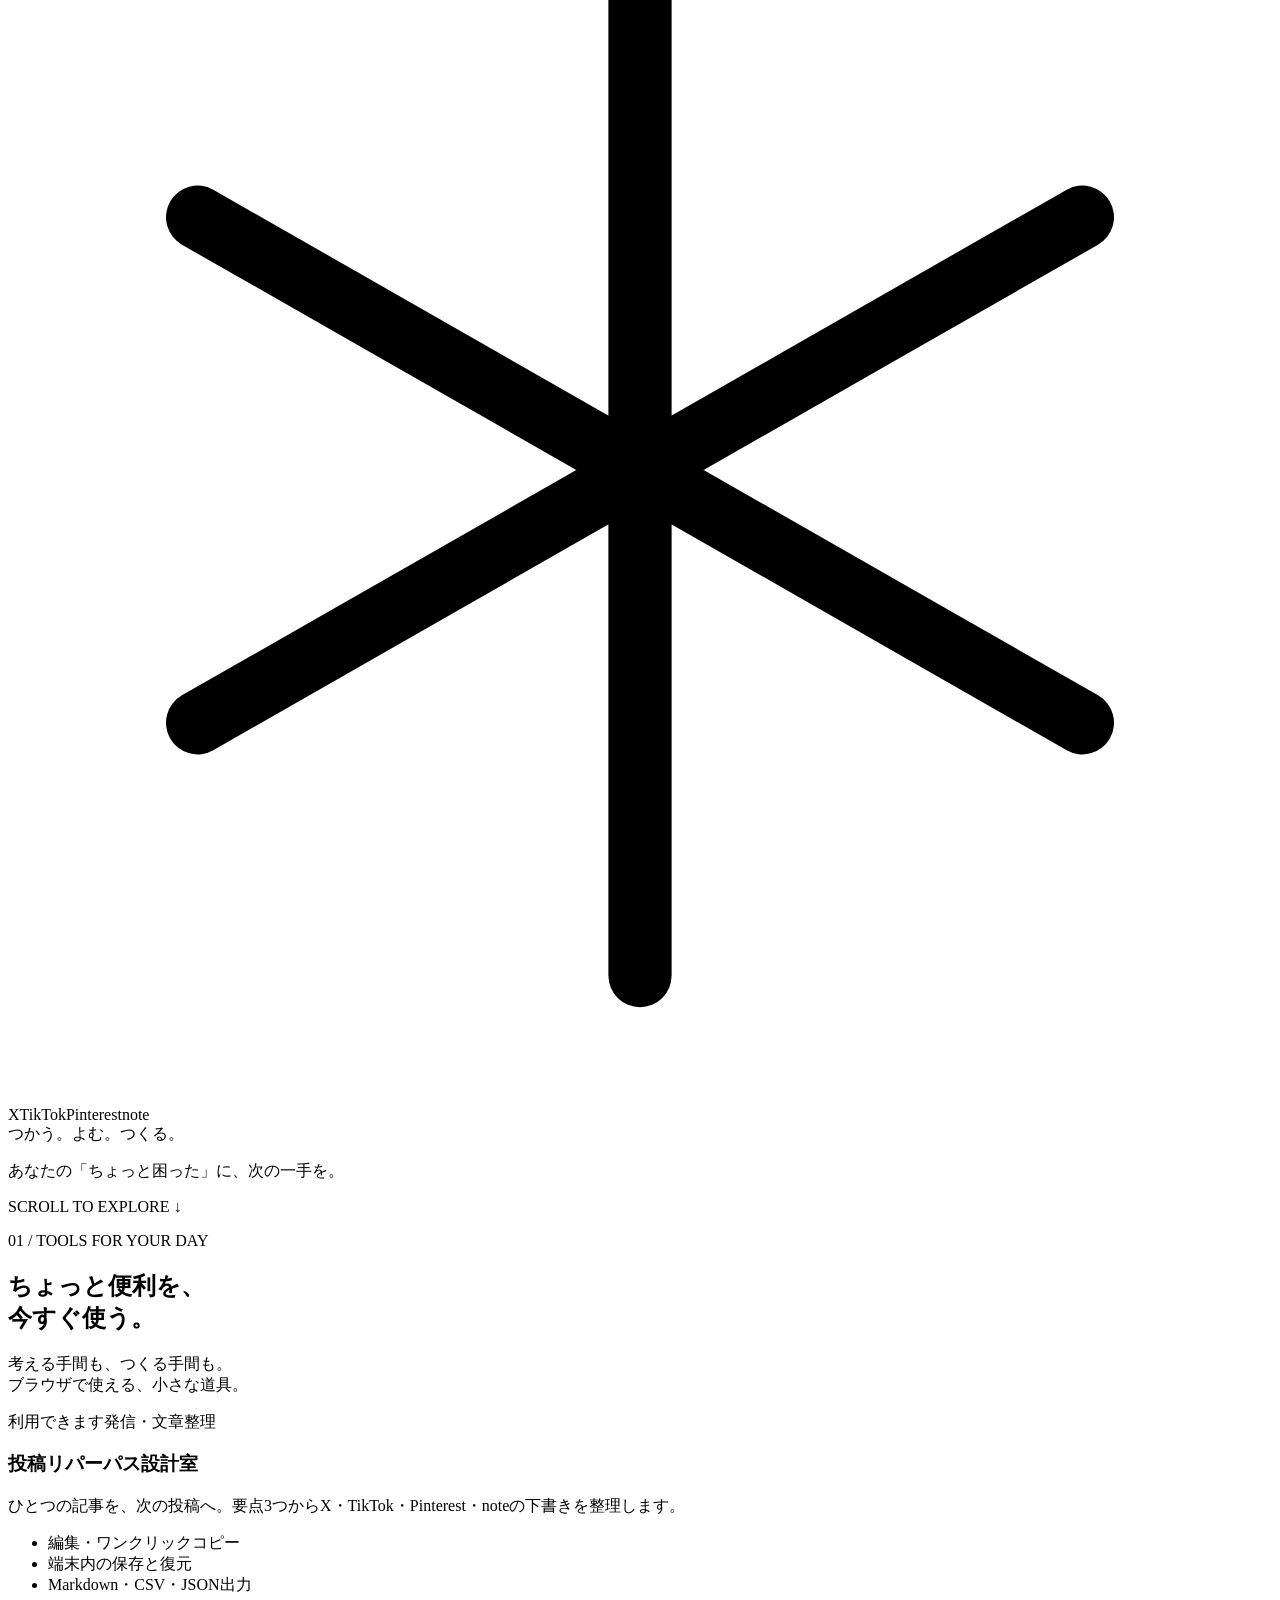
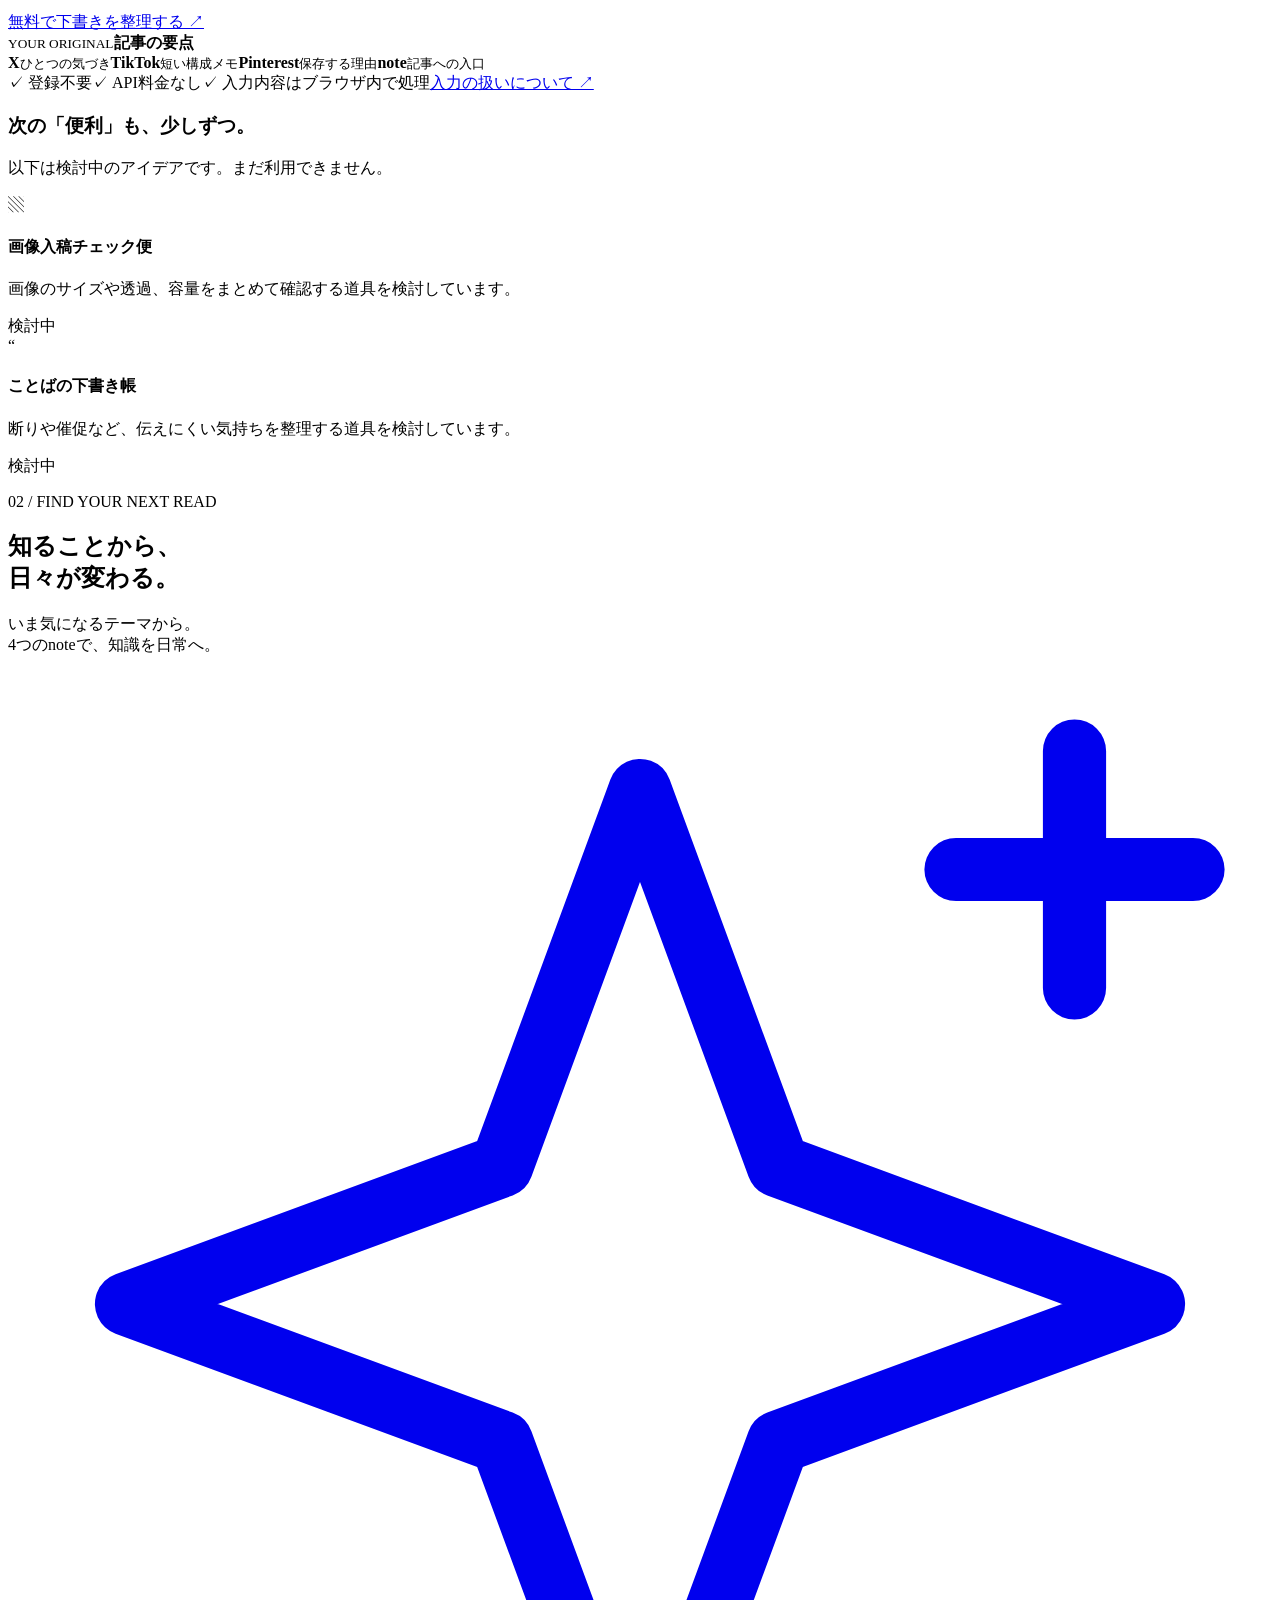
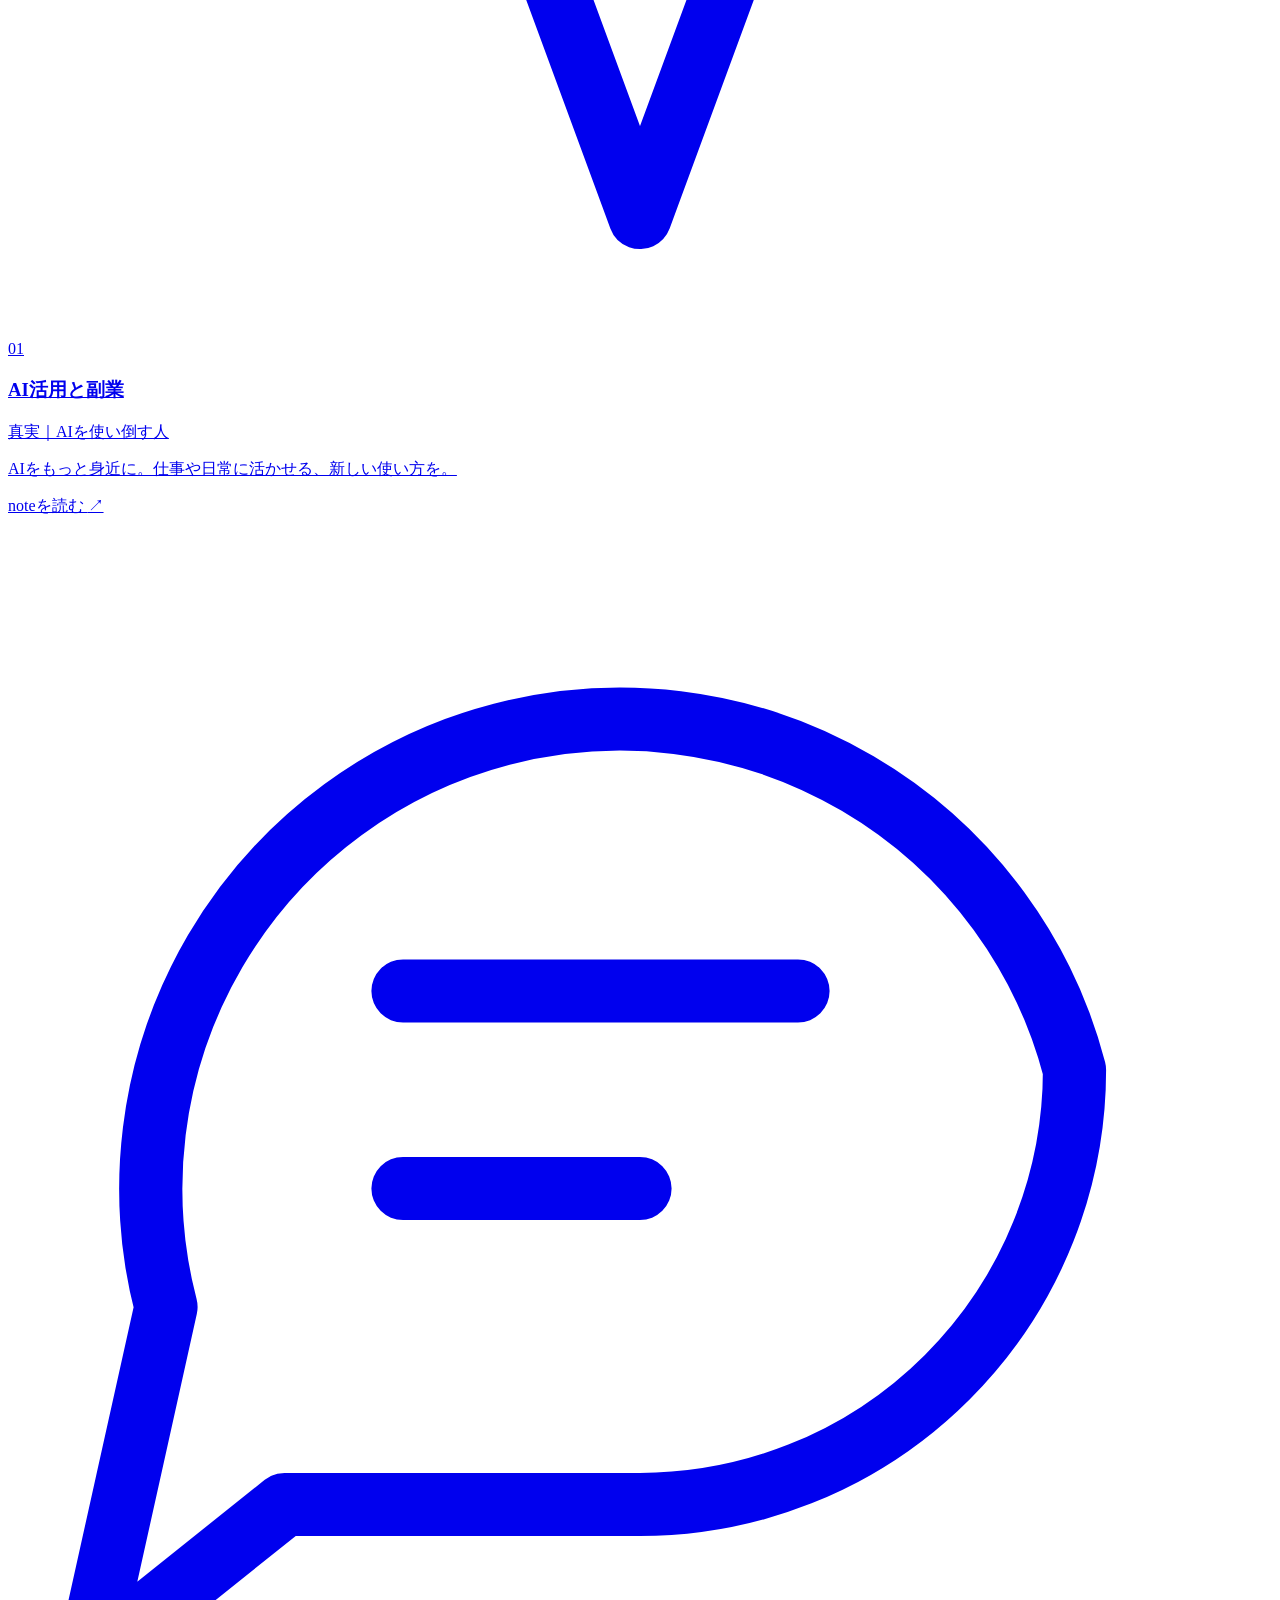
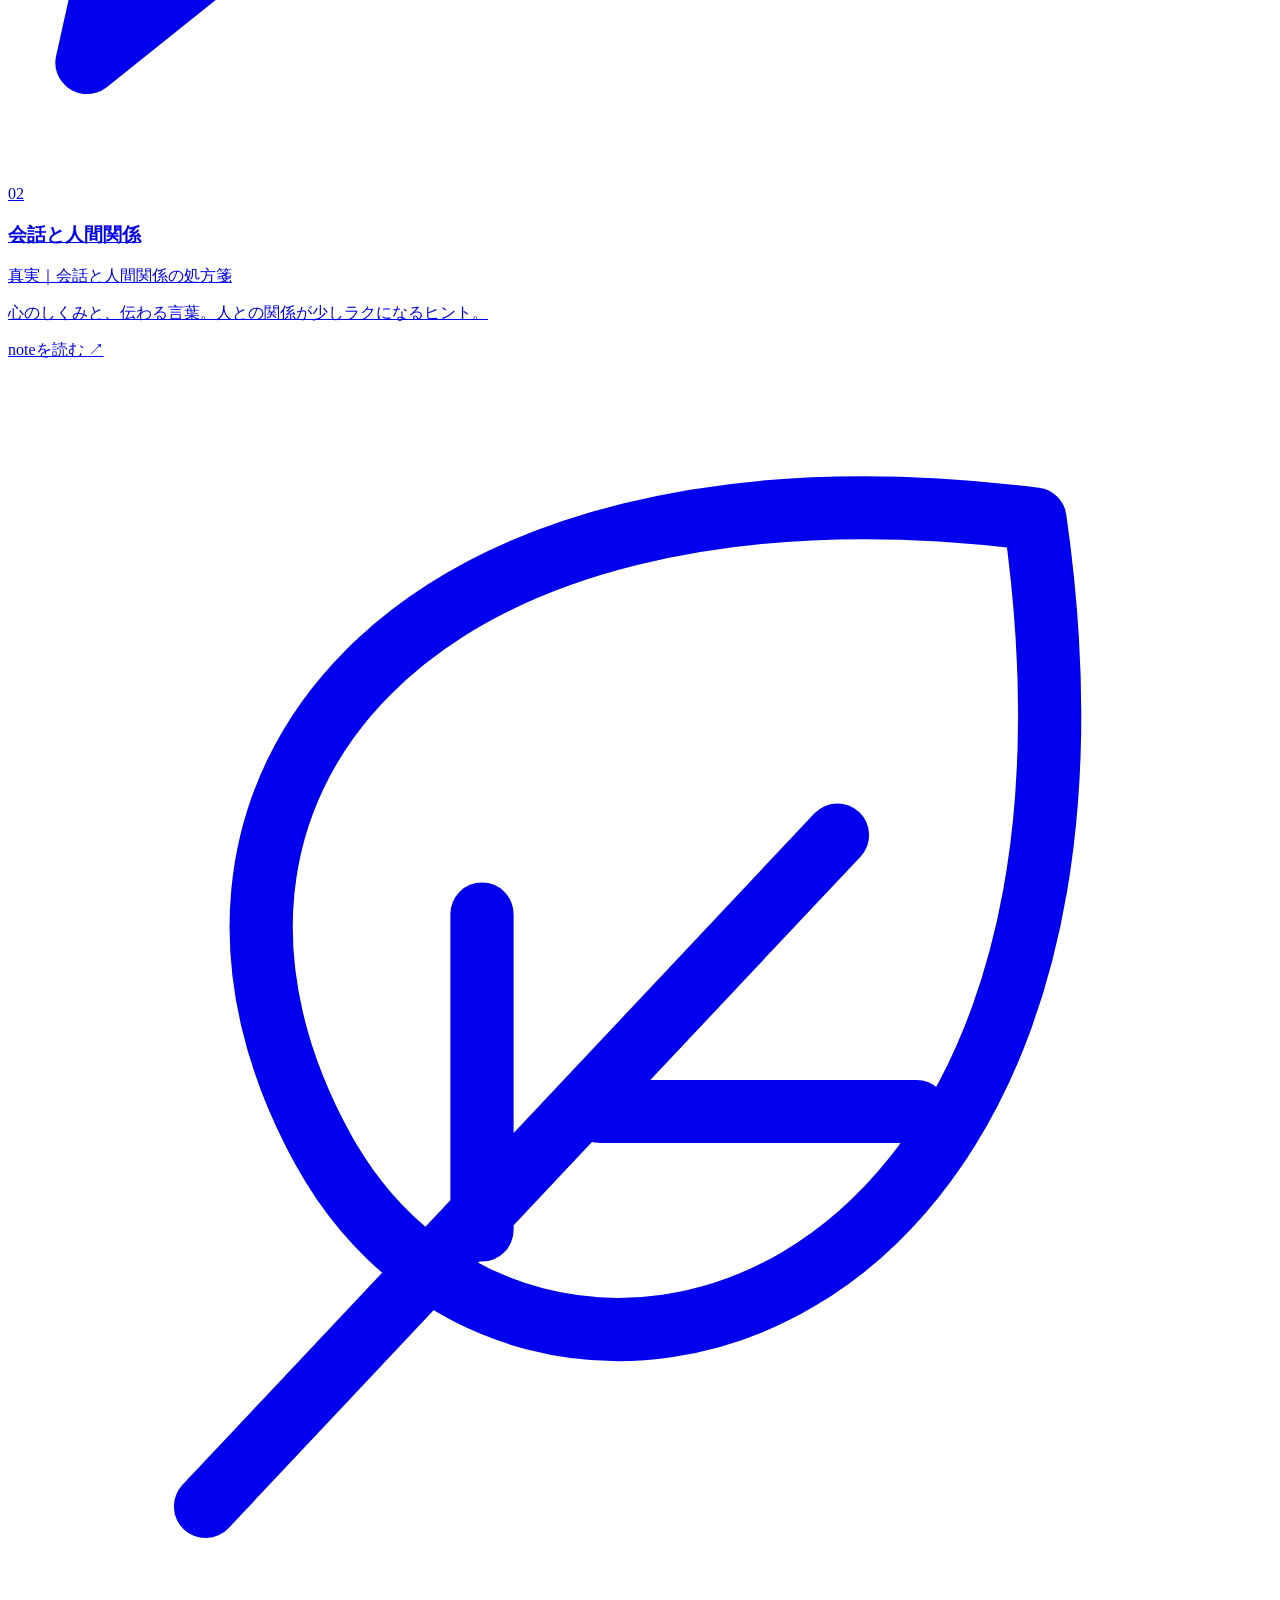
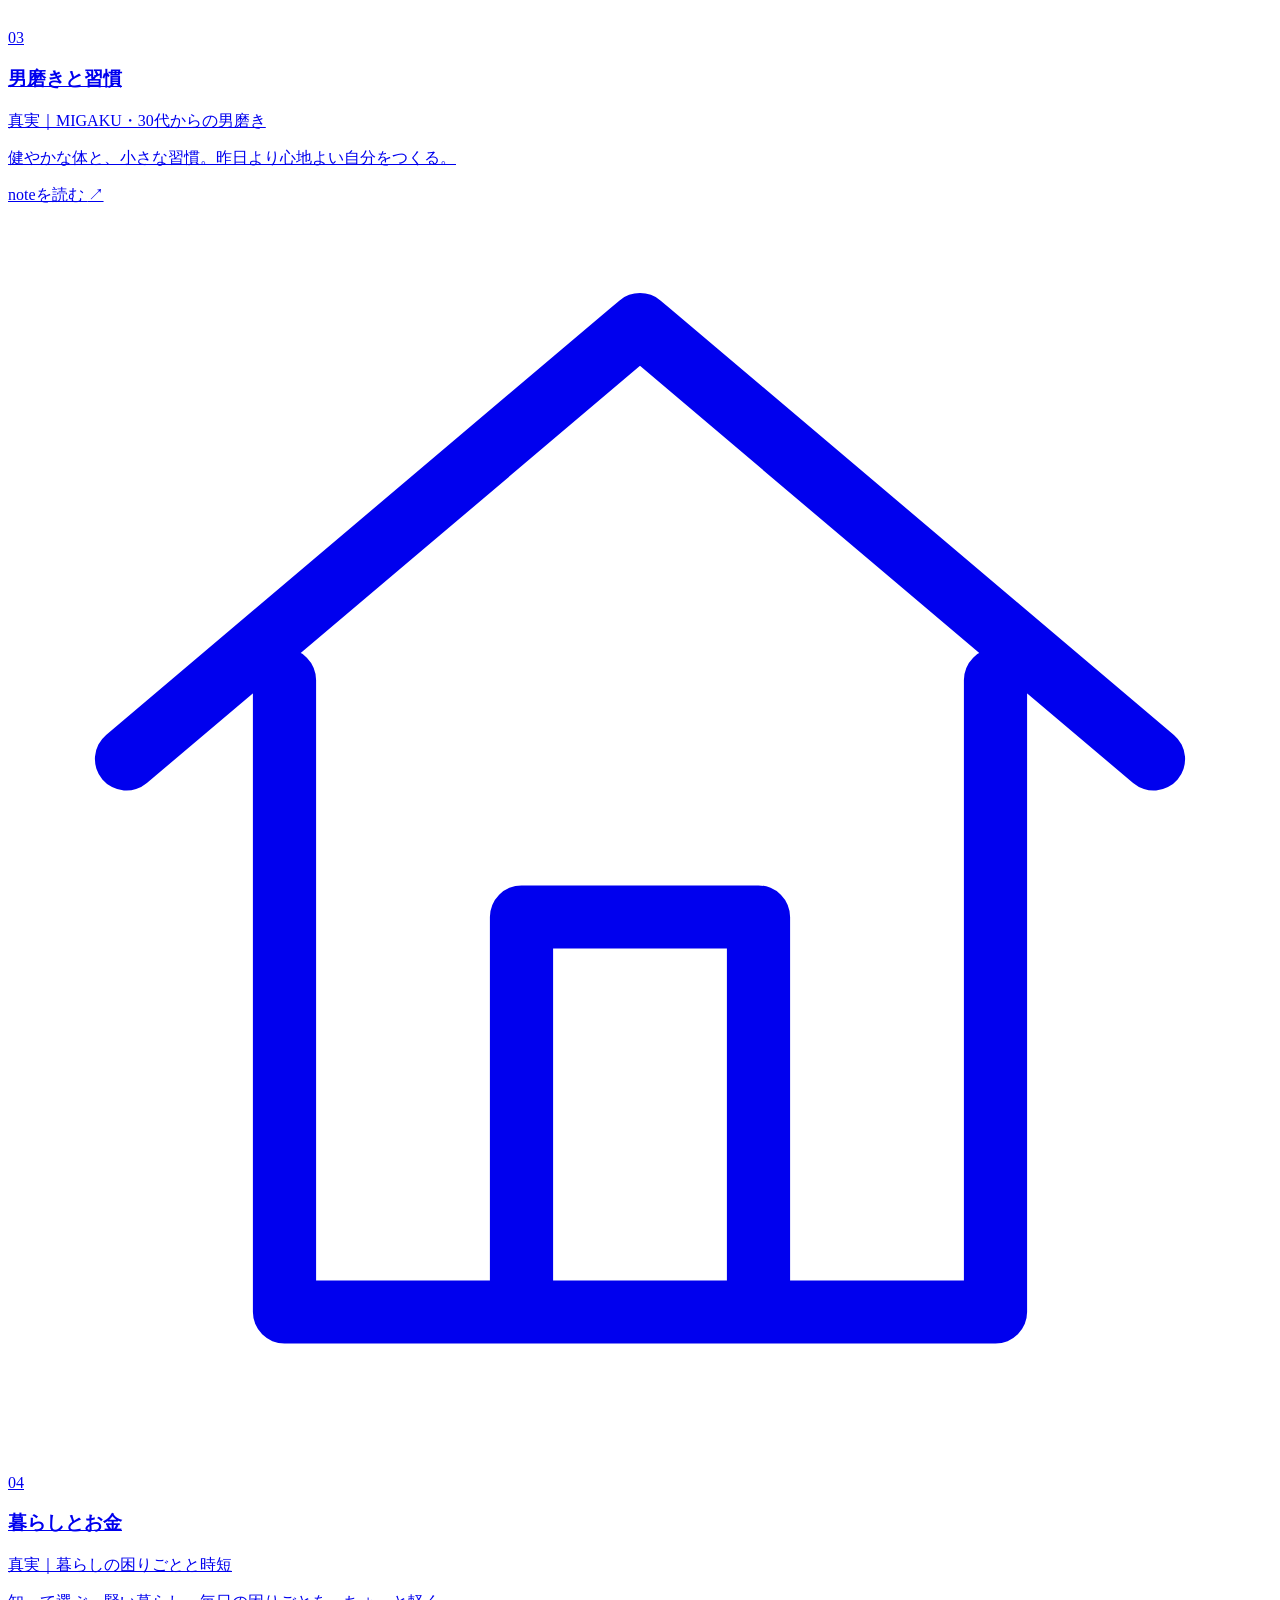
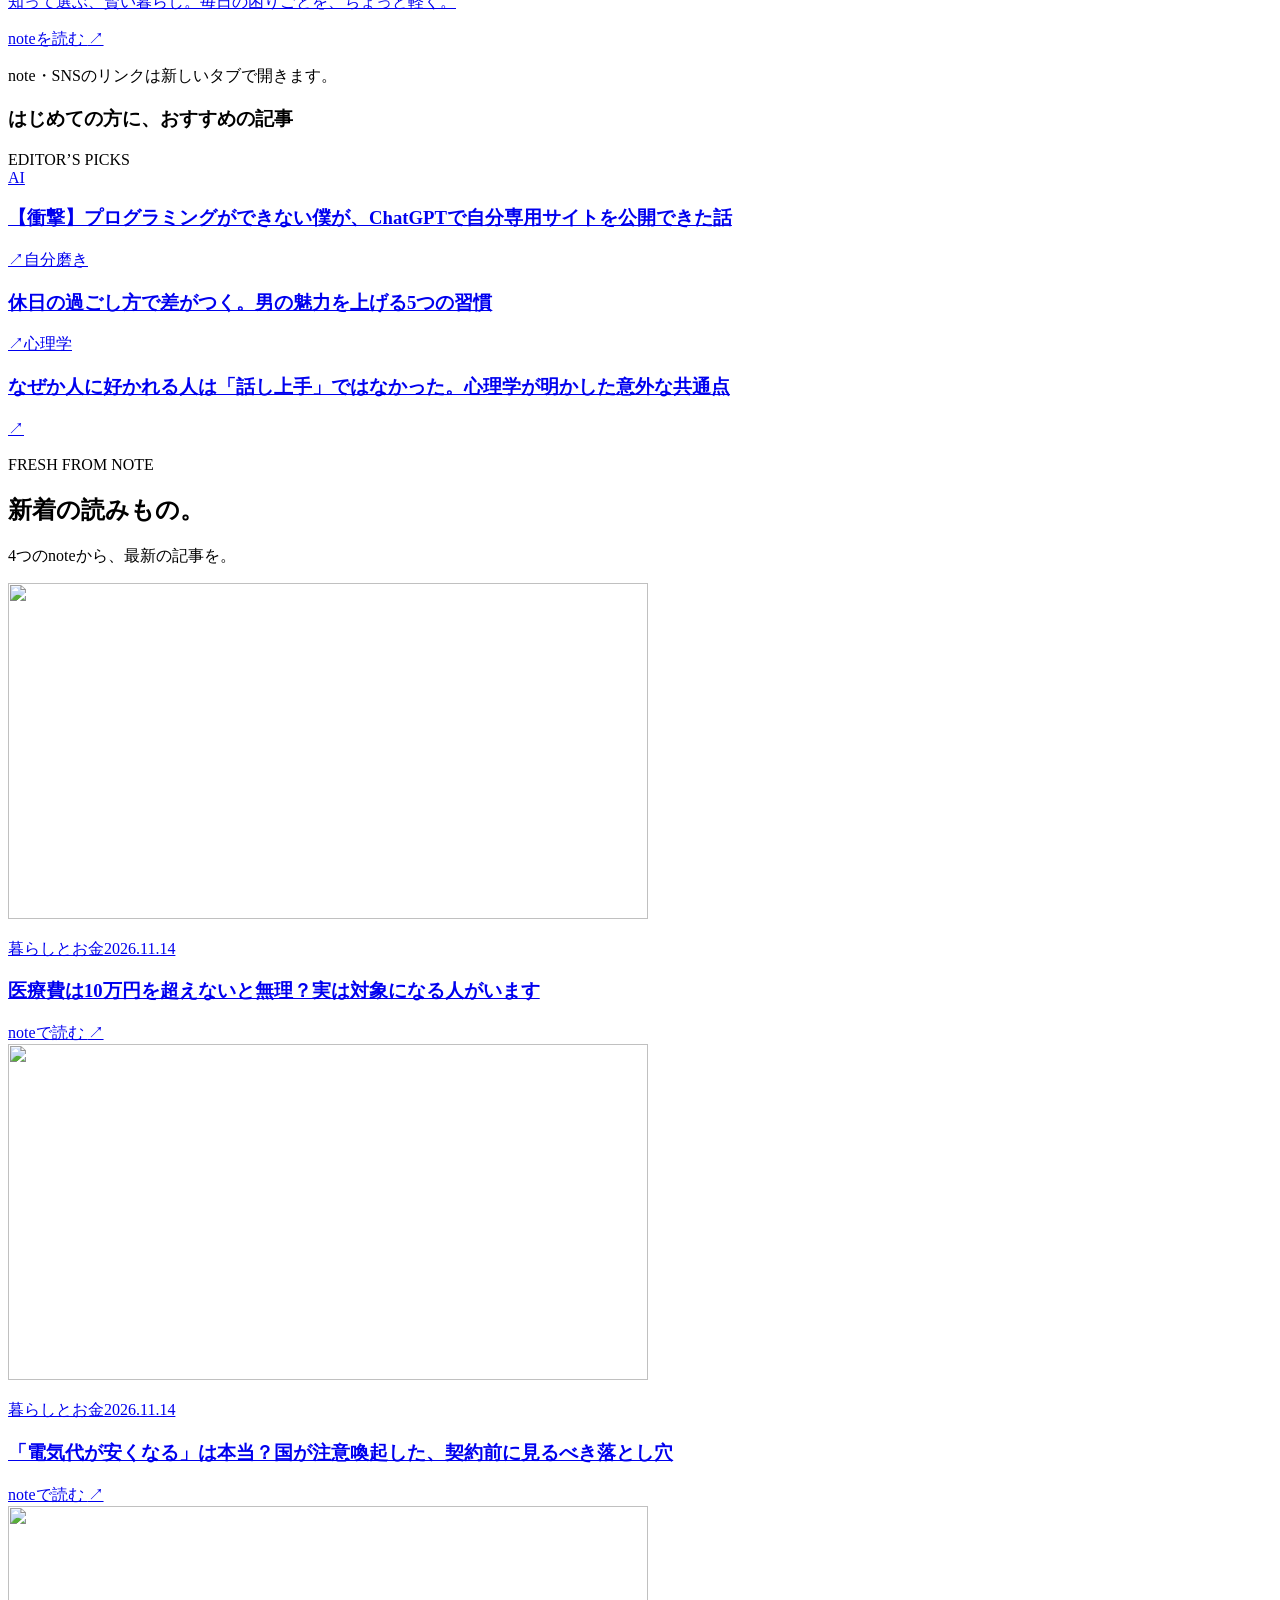
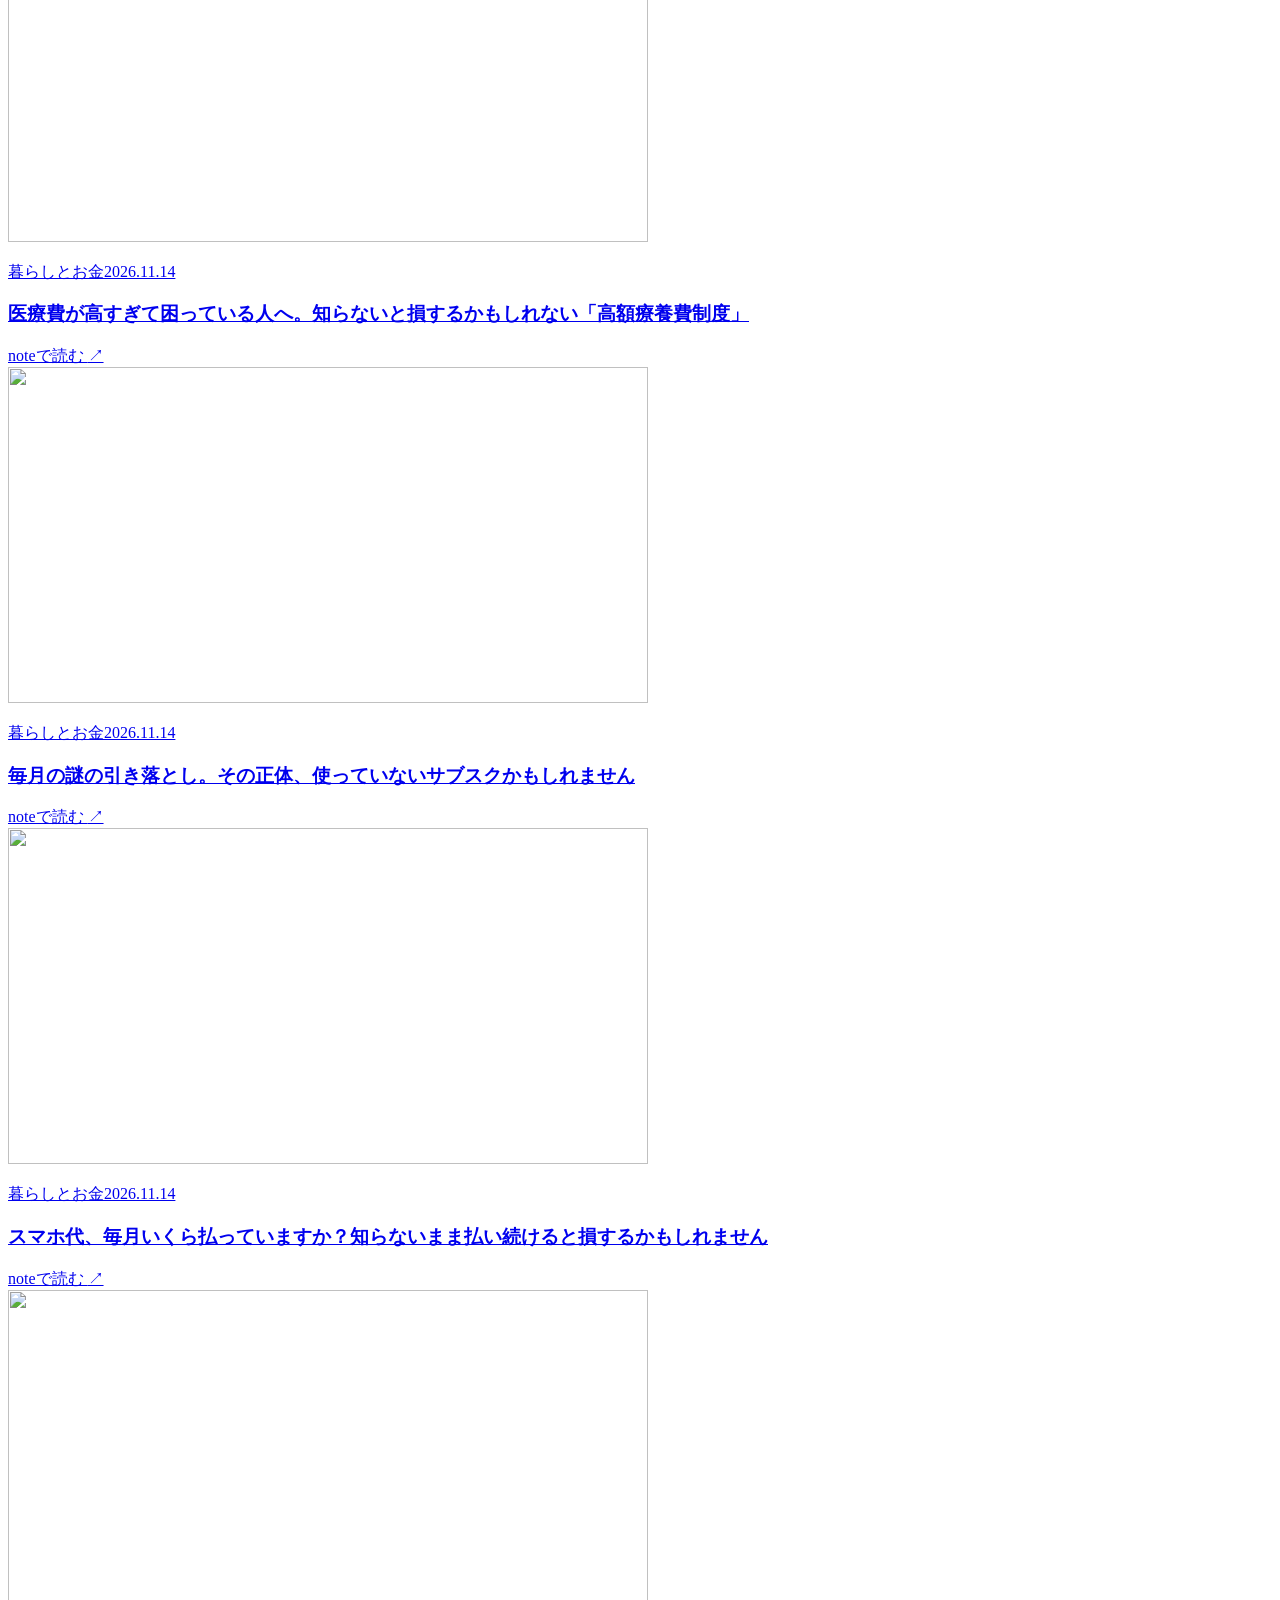
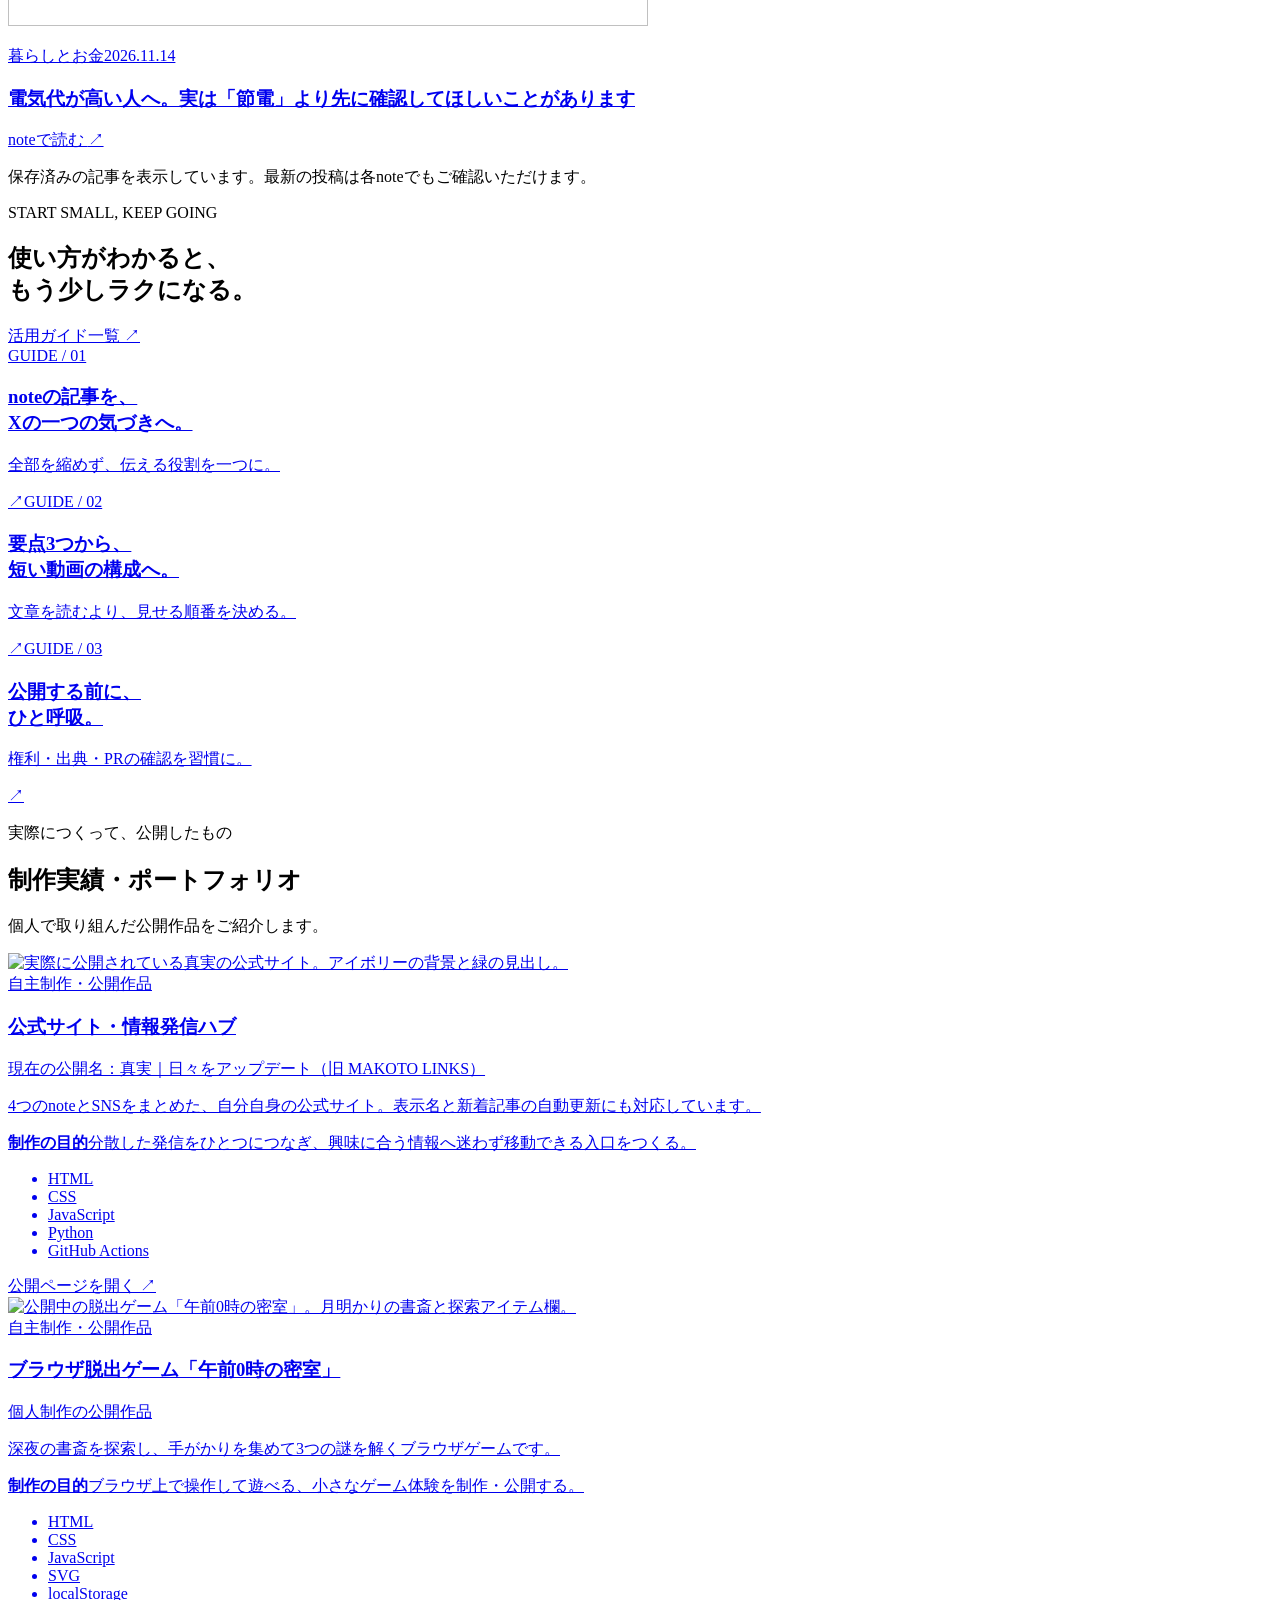
==== commit 8b8df7c0: "Renew site with free tools, preserve notes and contact flows" ====
--- a/public/index.html
+++ b/public/index.html
@@ -1,49 +1,18 @@
-<!doctype html>
-<html lang="ja">
-<head>
-<meta charset="utf-8"><meta name="viewport" content="width=device-width,initial-scale=1">
-<title>真実｜日々をアップデート｜AI・Web制作・デジタル相談</title><meta name="description" content="AI活用・Web制作・SNS・画像・文章・動画づくりに取り組む真実の個人公式サイト。制作実績、LINE・メールの相談窓口、4つのnoteとSNSの発信をまとめています。"><meta name="theme-color" content="#f7f6f0">
-<link rel="canonical" href="https://neon-empanada-519607.netlify.app/"><link rel="icon" type="image/svg+xml" href="/favicon.svg"><link rel="stylesheet" href="/style.css"><link rel="stylesheet" href="/work.css">
-<meta property="og:type" content="website"><meta property="og:locale" content="ja_JP"><meta property="og:site_name" content="真実｜日々をアップデート"><meta property="og:title" content="真実｜日々をアップデート"><meta property="og:description" content="知ることから、毎日はもっと良くなる。 AI活用・Web制作・SNS・画像・文章・動画づくりに取り組む真実の個人公式サイト。制作実績、LINE・メールの相談窓口、4つのnoteとSNSの発信をまとめています。"><meta property="og:url" content="https://neon-empanada-519607.netlify.app/"><meta property="og:image" content="https://neon-empanada-519607.netlify.app/og-image.png"><meta property="og:image:width" content="1200"><meta property="og:image:height" content="630"><meta property="og:image:alt" content="真実｜日々をアップデート — 知ることから、毎日はもっと良くなる。">
-<meta name="twitter:card" content="summary_large_image"><meta name="twitter:title" content="真実｜日々をアップデート"><meta name="twitter:description" content="AI活用・Web制作・SNS・画像・文章・動画づくりに取り組む真実の個人公式サイト。制作実績、LINE・メールの相談窓口、4つのnoteとSNSの発信をまとめています。"><meta name="twitter:image" content="https://neon-empanada-519607.netlify.app/og-image.png">
-<script type="application/ld+json">{"@context": "https://schema.org", "@graph": [{"@context": "https://schema.org", "@type": "WebSite", "name": "真実｜日々をアップデート", "url": "https://neon-empanada-519607.netlify.app/", "inLanguage": "ja", "author": {"@type": "Person", "name": "真実", "sameAs": ["https://note.com/crisp_auk8183", "https://note.com/rosy_snake7477", "https://note.com/brave_violet386", "https://note.com/shinjitsu_saigen", "https://x.com/abp12f", "https://www.tiktok.com/@otokomigaki.lab2", "https://www.instagram.com/shinjitsu_aiai/"], "contactPoint": {"@type": "ContactPoint", "contactType": "ご相談・お仕事のご依頼", "email": "makotog1996@gmail.com", "url": "https://lin.ee/W3766xA", "availableLanguage": "Japanese"}}}, {"@type": "FAQPage", "mainEntity": [{"@type": "Question", "name": "小さな相談でも大丈夫ですか？", "acceptedAnswer": {"@type": "Answer", "text": "はい。ちょっとした疑問でもお気軽にご相談ください。"}}, {"@type": "Question", "name": "依頼する内容が決まっていなくても大丈夫ですか？", "acceptedAnswer": {"@type": "Answer", "text": "はい。どんなことで困っているのか教えていただければ、一緒に整理します。"}}, {"@type": "Question", "name": "料金はいくらですか？", "acceptedAnswer": {"@type": "Answer", "text": "作業内容によって異なるため、事前にご案内します。"}}, {"@type": "Question", "name": "どんな仕事でも受けられますか？", "acceptedAnswer": {"@type": "Answer", "text": "内容を確認し、対応可能な範囲をご案内します。"}}, {"@type": "Question", "name": "連絡方法は？", "acceptedAnswer": {"@type": "Answer", "text": "LINEまたはメールでお問い合わせいただけます。"}}]}]}</script>
-<script src="/script.js" defer></script><script src="/contact.js" defer></script><script src="/analytics.js" defer></script><script src="/engagement.js" defer></script>
-</head>
-<body class="has-mobile-contact">
-<a class="skip" href="#links">テーマ一覧へ移動</a>
-<header class="header wrap has-work-nav"><a class="brand" href="/" aria-label="真実｜日々をアップデート ホーム"><span class="brand-symbol" aria-hidden="true">✳</span><span><b>真実</b><span class="brand-divider">｜</span>日々をアップデート</span></a><nav aria-label="メインナビゲーション"><a href="#links"><span class="nav-label-desktop">テーマから探す</span><span class="nav-label-mobile">テーマ</span></a><a href="#portfolio">制作実績</a><a href="#social">SNS</a><a class="nav-contact" href="#contact">ご相談・ご依頼 <span aria-hidden="true">↗</span></a></nav></header>
-<main>
-<section class="hero wrap" aria-labelledby="hero-title">
-<div class="hero-copy"><p class="eyebrow"><span></span> 日々に、小さな発見を。</p><h1 id="hero-title">知ることから、<br>毎日はもっと<br class="mobile-break"><span class="hero-emphasis">良くなる。</span></h1><p class="intro">AI、心理学、会話術、自分磨き、暮らしのヒント。<br class="desktop-break">気になる情報を、ひとつの場所に。</p><a class="primary-button" href="#links">興味のあるテーマを見つける <span aria-hidden="true">↓</span></a><a class="hero-consult-link" href="#contact">AI・Web制作のご相談はこちら <span aria-hidden="true">↗</span></a><p class="hero-note">あなたの「ちょっと知りたい」から、はじめよう。</p></div>
-<div class="hero-art" aria-hidden="true">
-<svg viewBox="0 0 500 480" xmlns="http://www.w3.org/2000/svg" role="presentation">
-<defs><linearGradient id="paper" x1="0" y1="0" x2="1" y2="1"><stop stop-color="#fdfcf7"/><stop offset="1" stop-color="#ede8d9"/></linearGradient><filter id="soft-shadow" x="-40%" y="-40%" width="180%" height="180%"><feDropShadow dx="0" dy="14" stdDeviation="13" flood-color="#74765c" flood-opacity=".12"/></filter></defs>
-<circle cx="258" cy="241" r="190" fill="#eceee4"/><circle cx="258" cy="241" r="166" fill="none" stroke="#dce0d3" stroke-dasharray="3 9"/>
-<ellipse cx="262" cy="410" rx="158" ry="15" fill="#dfe1d5" opacity=".6"/>
-<g filter="url(#soft-shadow)" transform="rotate(-10 235 257)"><rect x="111" y="131" width="219" height="265" rx="10" fill="#8b9e8c"/><rect x="125" y="123" width="219" height="265" rx="9" fill="url(#paper)"/><path d="M146 147h173M146 169h173M146 191h173M146 213h173M146 235h173M146 257h173M146 279h173M146 301h173M146 323h173M146 345h173" stroke="#e3e4d9"/><path d="M232 124v263" stroke="#dddccc"/><path d="M145 150h55M145 160h38" stroke="#93a38f" stroke-width="4" stroke-linecap="round"/></g>
-<g transform="rotate(14 323 250)" filter="url(#soft-shadow)"><rect x="262" y="167" width="100" height="157" rx="16" fill="#c1cbd0"/><rect x="269" y="175" width="86" height="141" rx="10" fill="#f9faf5"/><path d="M300 183h23" stroke="#b3c0c3" stroke-width="4" stroke-linecap="round"/><rect x="282" y="210" width="59" height="43" rx="6" fill="#d9e3d5"/><path d="m303 220 3 9 9 3-9 3-3 9-3-9-9-3 9-3Z" fill="#7f9781"/><path d="M282 270h58M282 279h43M282 292h50" stroke="#d6ddda" stroke-width="4" stroke-linecap="round"/></g>
-<g filter="url(#soft-shadow)"><ellipse cx="379" cy="345" rx="42" ry="13" fill="#c4cbbc"/><path d="M341 344h76l-12 48h-52Z" fill="#e2cfb6"/><ellipse cx="379" cy="344" rx="36" ry="10" fill="#b4bba7"/><path d="M378 345c-12-54-6-96 11-123M379 323c-28-5-43-21-45-44 25-1 43 18 45 44M381 300c24-5 39-23 37-43-27 4-37 22-37 43M382 272c-20-7-28-22-24-42 21 6 26 23 24 42M388 245c18-8 26-23 20-40-20 9-23 23-20 40" fill="#8da78a" stroke="#738d73" stroke-width="2"/></g>
-<g transform="rotate(13 140 342)"><rect x="95" y="330" width="102" height="12" rx="6" fill="#cfb58f"/><path d="m95 330-16 6 16 6" fill="#e6d7bc"/><path d="m79 336 5-2v4Z" fill="#6b6e64"/></g>
-<path d="m112 87 3 11 11 3-11 3-3 11-3-11-11-3 11-3Z" fill="#97aa8e"/><path d="M388 112v18M379 121h18" stroke="#a8b9bd" stroke-width="2"/><circle cx="72" cy="262" r="5" fill="#cfbd9f"/>
-<g transform="rotate(7 326 99)"><rect x="257" y="74" width="172" height="44" rx="22" fill="#fffef9" stroke="#e1e5d8"/><circle cx="282" cy="96" r="5" fill="#8ba284"/><text x="296" y="101" font-family="sans-serif" font-size="13" fill="#566451">小さな発見を、毎日。</text></g>
-</svg><div class="art-caption"><span>知る</span><i></i><span>試す</span><i></i><span>日々が変わる</span></div></div>
-<div class="hero-bottom"><span>４つのテーマから、あなたに合うヒントを。</span><div class="topic-chips"><a href="#theme-1" class="topic-chip">AI<span aria-hidden="true">↗</span></a><a href="#theme-2" class="topic-chip">心理学<span aria-hidden="true">↗</span></a><a href="#theme-3" class="topic-chip">自分磨き<span aria-hidden="true">↗</span></a><a href="#theme-4" class="topic-chip">暮らし<span aria-hidden="true">↗</span></a></div></div>
-</section>
-<section class="contact-section wrap" id="contact" aria-labelledby="contact-title">
-  <div class="contact-copy"><p class="section-kicker">なんでも相談・お仕事のご依頼</p><h2 id="contact-title">小さな疑問から、お仕事のご依頼まで。</h2><p>AI・Web制作・SNS・パソコンのことなど、ちょっとした『これできる？』という相談も大歓迎です。内容がまとまっていなくても、お気軽にご連絡ください。</p><a class="contact-detail-link" href="#services">相談できることを見る <span aria-hidden="true">↓</span></a></div>
-  <div class="contact-options">
-    <a class="contact-button contact-line" href="https://lin.ee/W3766xA" target="_blank" rel="noopener noreferrer" data-contact-method="line" data-placement="contact"><span><b>LINEで気軽に相談</b><small>真実｜なんでも相談窓口</small></span><span aria-hidden="true">↗</span></a>
-    <p class="contact-id">LINE ID：@hoi1576m</p>
-    <a class="contact-button contact-email" href="mailto:makotog1996@gmail.com?subject=Web%E3%82%B5%E3%82%A4%E3%83%88%E3%81%8B%E3%82%89%E3%81%AE%E3%81%8A%E5%95%8F%E3%81%84%E5%90%88%E3%82%8F%E3%81%9B" data-contact-method="email" data-placement="contact"><span><b>メールでお問い合わせ</b><small>makotog1996@gmail.com</small></span><span aria-hidden="true">↗</span></a>
-    <p class="contact-note">ご連絡だけで契約や料金が自動的に発生することはありません。作業内容と費用は事前にご案内し、双方の合意後に開始します。</p>
-    <a class="privacy-link" href="/privacy#contact-privacy">お問い合わせ時の個人情報について</a>
-  </div>
-</section>
+<!doctype html><html lang="ja"><head><meta charset="utf-8"><meta name="viewport" content="width=device-width,initial-scale=1"><title>真実｜無料ツールと、AI・仕事・暮らしの知識</title><meta name="description" content="記事の要点からSNS投稿の下書きを整理する無料ツールと、AI活用・会話・男磨き・暮らしの読みもの。4つのnote、制作実績、LINE・メールの相談窓口をまとめています。"><meta name="theme-color" content="#f7f5ed"><link rel="canonical" href="https://neon-empanada-519607.netlify.app/"><link rel="icon" type="image/svg+xml" href="/favicon.svg"><link rel="stylesheet" href="/style.css"><link rel="stylesheet" href="/work.css"><meta property="og:type" content="website"><meta property="og:locale" content="ja_JP"><meta property="og:site_name" content="真実｜日々をアップデート"><meta property="og:title" content="真実｜無料ツールと、AI・仕事・暮らしの知識"><meta property="og:description" content="記事の要点からSNS投稿の下書きを整理する無料ツールと、AI活用・会話・男磨き・暮らしの読みもの。4つのnote、制作実績、LINE・メールの相談窓口をまとめています。"><meta property="og:url" content="https://neon-empanada-519607.netlify.app/"><meta property="og:image" content="https://neon-empanada-519607.netlify.app/og-tools.png"><meta property="og:image:width" content="1200"><meta property="og:image:height" content="630"><meta property="og:image:alt" content="真実｜毎日を、もっと便利に。無料ツールと読みもの"><meta name="twitter:card" content="summary_large_image"><meta name="twitter:title" content="真実｜無料ツールと、AI・仕事・暮らしの知識"><meta name="twitter:description" content="記事の要点からSNS投稿の下書きを整理する無料ツールと、AI活用・会話・男磨き・暮らしの読みもの。4つのnote、制作実績、LINE・メールの相談窓口をまとめています。"><meta name="twitter:image" content="https://neon-empanada-519607.netlify.app/og-tools.png"><script type="application/ld+json">{"@context": "https://schema.org", "@graph": [{"@context": "https://schema.org", "@type": "WebSite", "name": "真実｜日々をアップデート", "url": "https://neon-empanada-519607.netlify.app/", "inLanguage": "ja", "author": {"@type": "Person", "name": "真実", "sameAs": ["https://note.com/crisp_auk8183", "https://note.com/rosy_snake7477", "https://note.com/brave_violet386", "https://note.com/shinjitsu_saigen", "https://x.com/abp12f", "https://www.tiktok.com/@otokomigaki.lab2", "https://www.tiktok.com/@kutsunioi_lab", "https://www.instagram.com/shinjitsu_aiai/"], "contactPoint": {"@type": "ContactPoint", "contactType": "ご相談・お仕事のご依頼", "email": "makotog1996@gmail.com", "url": "https://lin.ee/W3766xA", "availableLanguage": "Japanese"}}}, {"@type": "FAQPage", "mainEntity": [{"@type": "Question", "name": "小さな相談でも大丈夫ですか？", "acceptedAnswer": {"@type": "Answer", "text": "はい。ちょっとした疑問でもお気軽にご相談ください。"}}, {"@type": "Question", "name": "依頼する内容が決まっていなくても大丈夫ですか？", "acceptedAnswer": {"@type": "Answer", "text": "はい。どんなことで困っているのか教えていただければ、一緒に整理します。"}}, {"@type": "Question", "name": "料金はいくらですか？", "acceptedAnswer": {"@type": "Answer", "text": "作業内容によって異なるため、事前にご案内します。"}}, {"@type": "Question", "name": "どんな仕事でも受けられますか？", "acceptedAnswer": {"@type": "Answer", "text": "内容を確認し、対応可能な範囲をご案内します。"}}, {"@type": "Question", "name": "連絡方法は？", "acceptedAnswer": {"@type": "Answer", "text": "LINEまたはメールでお問い合わせいただけます。"}}]}]}</script><script src="/script.js" defer></script><script src="/contact.js" defer></script><script src="/analytics.js" defer></script><script src="/engagement.js" defer></script><script src="/hub.js" defer></script></head>
+<body class="has-mobile-contact"><a class="skip" href="#main">本文へ移動</a><header class="header wrap has-work-nav"><a class="brand" href="/" aria-label="真実｜日々をアップデート ホーム"><span class="brand-symbol" aria-hidden="true"><svg viewBox="0 0 40 40" fill="none" stroke="currentColor" stroke-width="2" stroke-linecap="round" aria-hidden="true"><path d="M20 4v32M6 12l28 16M6 28 34 12"/></svg></span><span><b>真実</b><small>日々をアップデート</small></span></a><button class="menu-toggle" id="menu-toggle" type="button" aria-controls="main-nav" aria-expanded="false"><span>メニュー</span><span class="menu-lines" aria-hidden="true"></span></button><nav id="main-nav" aria-label="メインナビゲーション"><a href="#tools">無料ツール</a><a href="#links">読みもの</a><a href="#portfolio">制作実績</a><a href="#about">真実について</a><a class="nav-contact" href="#contact">ご相談 <span aria-hidden="true">↗</span></a></nav></header>
+<main id="main"><section class="hero wrap" aria-labelledby="hero-title"><div class="hero-copy"><p class="eyebrow"><span></span> 日々に、小さなアップデートを。</p><h1 id="hero-title">毎日を、<br><span>もっと便利に。</span></h1><p class="intro">AI・仕事・暮らしに役立つ無料ツールと、<br class="desktop-break">明日から使える知識を。</p><div class="hero-actions"><a class="primary-button" href="#tools">無料ツールを使う <span aria-hidden="true">↗</span></a><a class="secondary-button" href="#links">記事を読む <span aria-hidden="true">↓</span></a></div><p class="hero-note"><span aria-hidden="true">✓</span> 登録不要のツールから、気軽に。</p></div>
+<div class="hero-art" aria-label="記事の要点を4媒体の下書きへ整理する無料ツールの使い方"><div class="art-orbit" aria-hidden="true"></div><div class="art-note"><div class="note-top"><span class="mini-mark"><svg viewBox="0 0 40 40" fill="none" stroke="currentColor" stroke-width="2" stroke-linecap="round" aria-hidden="true"><path d="M20 4v32M6 12l28 16M6 28 34 12"/></svg></span><span>YOUR NEXT IDEA</span><span>01</span></div><p>ひとつの記事を、<br>次の投稿へ。</p><div class="note-lines"><span><i>1</i> 伝えたいことを整理</span><span><i>2</i> 相手に合わせて手直し</span><span><i>3</i> 保存して、また使う</span></div><div class="note-bottom"><span></span> 投稿リパーパス設計室</div></div><div class="art-stamp"><span>小さく試す。</span><b>毎日が変わる。</b><span class="stamp-star" aria-hidden="true"><svg viewBox="0 0 40 40" fill="none" stroke="currentColor" stroke-width="2" stroke-linecap="round" aria-hidden="true"><path d="M20 4v32M6 12l28 16M6 28 34 12"/></svg></span></div><div class="art-channels"><span>X</span><span>TikTok</span><span>Pinterest</span><span>note</span></div></div>
+<div class="hero-bottom"><span>つかう。よむ。つくる。</span><p>あなたの「ちょっと困った」に、次の一手を。</p><span class="scroll-label" aria-hidden="true">SCROLL TO EXPLORE ↓</span></div></section>
+<span id="free-tools"></span><section class="section wrap tools-section" id="tools" aria-labelledby="tools-title"><div class="section-heading"><div><p class="section-kicker">01 / TOOLS FOR YOUR DAY</p><h2 id="tools-title">ちょっと便利を、<br class="mobile-break">今すぐ使う。</h2></div><p>考える手間も、つくる手間も。<br>ブラウザで使える、小さな道具。</p></div><article class="tool-feature"><div class="tool-copy"><div class="tool-topline"><span class="available-badge">利用できます</span><span>発信・文章整理</span></div><h3>投稿リパーパス設計室</h3><p>ひとつの記事を、次の投稿へ。要点3つからX・TikTok・Pinterest・noteの下書きを整理します。</p><ul class="tool-feature-list"><li>編集・ワンクリックコピー</li><li>端末内の保存と復元</li><li>Markdown・CSV・JSON出力</li></ul><a class="primary-button" href="/tools/repurpose/" data-tool-id="repurpose">無料で下書きを整理する <span aria-hidden="true">↗</span></a></div><div class="tool-visual" aria-hidden="true"><div class="visual-source"><small>YOUR ORIGINAL</small><b>記事の要点</b><i></i><i></i><i></i></div><div class="visual-targets"><span><b>X</b><small>ひとつの気づき</small></span><span><b>TikTok</b><small>短い構成メモ</small></span><span><b>Pinterest</b><small>保存する理由</small></span><span><b>note</b><small>記事への入口</small></span></div></div></article><div class="tool-assurances"><span>✓ 登録不要</span><span>✓ API料金なし</span><span>✓ 入力内容はブラウザ内で処理</span><a href="/tools/repurpose/guides/privacy.html">入力の扱いについて ↗</a></div><div class="future-heading"><h3>次の「便利」も、少しずつ。</h3><p>以下は検討中のアイデアです。まだ利用できません。</p></div><div class="future-grid"><article class="future-tool"><span class="future-icon" aria-hidden="true">▧</span><div><h4>画像入稿チェック便</h4><p>画像のサイズや透過、容量をまとめて確認する道具を検討しています。</p></div><span class="planned-badge">検討中</span></article><article class="future-tool"><span class="future-icon" aria-hidden="true">“</span><div><h4>ことばの下書き帳</h4><p>断りや催促など、伝えにくい気持ちを整理する道具を検討しています。</p></div><span class="planned-badge">検討中</span></article></div></section>
+<section class="reading-section" aria-labelledby="links-title"><div class="section wrap" id="links"><div class="section-heading"><div><p class="section-kicker">02 / FIND YOUR NEXT READ</p><h2 id="links-title">知ることから、<br class="mobile-break">日々が変わる。</h2></div><p>いま気になるテーマから。<br>4つのnoteで、知識を日常へ。</p></div><div class="theme-grid"><a class="theme-card sage" href="https://note.com/crisp_auk8183" id="theme-1" target="_blank" rel="noopener noreferrer" ><div class="theme-top"><span class="theme-icon"><svg viewBox="0 0 32 32" fill="none" stroke="currentColor" stroke-width="1.6" stroke-linecap="round" stroke-linejoin="round" aria-hidden="true"><path d="m16 3 3.5 9.5L29 16l-9.5 3.5L16 29l-3.5-9.5L3 16l9.5-3.5Z"/><path d="M27 2v6M24 5h6"/></svg></span><span class="card-number">01</span></div><h3>AI活用と副業</h3><p class="note-name" data-note-name="https://note.com/crisp_auk8183">真実｜AIを使い倒す人</p><p class="theme-description">AIをもっと身近に。仕事や日常に活かせる、新しい使い方を。</p><span class="card-link">noteを読む <span aria-hidden="true">↗</span></span></a><a class="theme-card blue" href="https://note.com/rosy_snake7477" id="theme-2" target="_blank" rel="noopener noreferrer" ><div class="theme-top"><span class="theme-icon"><svg viewBox="0 0 32 32" fill="none" stroke="currentColor" stroke-width="1.6" stroke-linecap="round" stroke-linejoin="round" aria-hidden="true"><path d="M27 14a11 11 0 0 1-11 11H7l-5 4 2-9A11 11 0 1 1 27 14Z"/><path d="M10 12h10M10 17h6"/></svg></span><span class="card-number">02</span></div><h3>会話と人間関係</h3><p class="note-name" data-note-name="https://note.com/rosy_snake7477">真実｜会話と人間関係の処方箋</p><p class="theme-description">心のしくみと、伝わる言葉。人との関係が少しラクになるヒント。</p><span class="card-link">noteを読む <span aria-hidden="true">↗</span></span></a><a class="theme-card peach" href="https://note.com/brave_violet386" id="theme-3" target="_blank" rel="noopener noreferrer" ><div class="theme-top"><span class="theme-icon"><svg viewBox="0 0 32 32" fill="none" stroke="currentColor" stroke-width="1.6" stroke-linecap="round" stroke-linejoin="round" aria-hidden="true"><path d="M26 4C10 2 3 11 8 20s21 5 18-16Z"/><path d="M5 29 21 12M12 22v-8M15 19h8"/></svg></span><span class="card-number">03</span></div><h3>男磨きと習慣</h3><p class="note-name" data-note-name="https://note.com/brave_violet386">真実｜MIGAKU・30代からの男磨き</p><p class="theme-description">健やかな体と、小さな習慣。昨日より心地よい自分をつくる。</p><span class="card-link">noteを読む <span aria-hidden="true">↗</span></span></a><a class="theme-card sand" href="https://note.com/shinjitsu_saigen" id="theme-4" target="_blank" rel="noopener noreferrer" ><div class="theme-top"><span class="theme-icon"><svg viewBox="0 0 32 32" fill="none" stroke="currentColor" stroke-width="1.6" stroke-linecap="round" stroke-linejoin="round" aria-hidden="true"><path d="m3 14 13-11 13 11M7 12v16h18V12M13 28V18h6v10"/></svg></span><span class="card-number">04</span></div><h3>暮らしとお金</h3><p class="note-name" data-note-name="https://note.com/shinjitsu_saigen">真実｜暮らしの困りごとと時短</p><p class="theme-description">知って選ぶ、賢い暮らし。毎日の困りごとを、ちょっと軽く。</p><span class="card-link">noteを読む <span aria-hidden="true">↗</span></span></a></div><p class="link-notice">note・SNSのリンクは新しいタブで開きます。</p><div class="recommended-block" id="recommended"><div class="sub-heading"><h3>はじめての方に、おすすめの記事</h3><span>EDITOR’S PICKS</span></div><div class="recommended-grid" id="recommended-articles"><a class="recommended-card" href="https://note.com/crisp_auk8183/n/nc7b339d78647" target="_blank" rel="noopener noreferrer" ><span>AI</span><h3>【衝撃】プログラミングができない僕が、ChatGPTで自分専用サイトを公開できた話</h3><span class="recommended-arrow" aria-hidden="true">↗</span></a><a class="recommended-card" href="https://note.com/brave_violet386/n/nf6f0cf8bc6fd" target="_blank" rel="noopener noreferrer" ><span>自分磨き</span><h3>休日の過ごし方で差がつく。男の魅力を上げる5つの習慣</h3><span class="recommended-arrow" aria-hidden="true">↗</span></a><a class="recommended-card" href="https://note.com/rosy_snake7477/n/n9746ca8d3901" target="_blank" rel="noopener noreferrer" ><span>心理学</span><h3>なぜか人に好かれる人は「話し上手」ではなかった。心理学が明かした意外な共通点</h3><span class="recommended-arrow" aria-hidden="true">↗</span></a></div></div></div>
+<section class="section latest-section wrap" id="latest" aria-labelledby="latest-title"><div class="section-heading"><div><p class="section-kicker">FRESH FROM NOTE</p><h2 id="latest-title">新着の読みもの。</h2></div><p>4つのnoteから、最新の記事を。</p></div><div class="article-grid" id="latest-articles"><a class="article-card" href="https://note.com/shinjitsu_saigen/n/n3348c100c184" target="_blank" rel="noopener noreferrer" ><div class="article-image"><img src="https://assets.st-note.com/production/uploads/images/336063083/rectangle_large_type_2_97d13f13dcfde00b81fb8225cba241c4.png?width=800" alt="" width="640" height="336" loading="lazy" decoding="async" referrerpolicy="no-referrer"></div><div class="article-body"><p class="article-meta"><span>暮らしとお金</span><time datetime="2026-11-14T10:43:57+00:00">2026.11.14</time></p><h3>医療費は10万円を超えないと無理？実は対象になる人がいます</h3><span class="article-link">noteで読む <span aria-hidden="true">↗</span></span></div></a><a class="article-card" href="https://note.com/shinjitsu_saigen/n/n12a39c497cff" target="_blank" rel="noopener noreferrer" ><div class="article-image"><img src="https://assets.st-note.com/production/uploads/images/336061778/rectangle_large_type_2_4038f45cf5050a90c00911767c709867.jpg?width=800" alt="" width="640" height="336" loading="lazy" decoding="async" referrerpolicy="no-referrer"></div><div class="article-body"><p class="article-meta"><span>暮らしとお金</span><time datetime="2026-11-14T10:40:18+00:00">2026.11.14</time></p><h3>「電気代が安くなる」は本当？国が注意喚起した、契約前に見るべき落とし穴</h3><span class="article-link">noteで読む <span aria-hidden="true">↗</span></span></div></a><a class="article-card" href="https://note.com/shinjitsu_saigen/n/n4a12356b65d5" target="_blank" rel="noopener noreferrer" ><div class="article-image"><img src="https://assets.st-note.com/production/uploads/images/336050040/rectangle_large_type_2_41292f3b877eb2b36659b3395794c89c.jpg?width=800" alt="" width="640" height="336" loading="lazy" decoding="async" referrerpolicy="no-referrer"></div><div class="article-body"><p class="article-meta"><span>暮らしとお金</span><time datetime="2026-11-14T10:07:33+00:00">2026.11.14</time></p><h3>医療費が高すぎて困っている人へ。知らないと損するかもしれない「高額療養費制度」</h3><span class="article-link">noteで読む <span aria-hidden="true">↗</span></span></div></a><a class="article-card" href="https://note.com/shinjitsu_saigen/n/n9a0d817e3411" target="_blank" rel="noopener noreferrer" ><div class="article-image"><img src="https://assets.st-note.com/production/uploads/images/336049931/rectangle_large_type_2_f95030047d0348469e509bb048b448e8.jpg?width=800" alt="" width="640" height="336" loading="lazy" decoding="async" referrerpolicy="no-referrer"></div><div class="article-body"><p class="article-meta"><span>暮らしとお金</span><time datetime="2026-11-14T10:06:57+00:00">2026.11.14</time></p><h3>毎月の謎の引き落とし。その正体、使っていないサブスクかもしれません</h3><span class="article-link">noteで読む <span aria-hidden="true">↗</span></span></div></a><a class="article-card" href="https://note.com/shinjitsu_saigen/n/n8b9c81056446" target="_blank" rel="noopener noreferrer" ><div class="article-image"><img src="https://assets.st-note.com/production/uploads/images/336049693/rectangle_large_type_2_cb56453ca2d44b53ed4fa1a2e4d54857.jpg?width=800" alt="" width="640" height="336" loading="lazy" decoding="async" referrerpolicy="no-referrer"></div><div class="article-body"><p class="article-meta"><span>暮らしとお金</span><time datetime="2026-11-14T10:06:31+00:00">2026.11.14</time></p><h3>スマホ代、毎月いくら払っていますか？知らないまま払い続けると損するかもしれません</h3><span class="article-link">noteで読む <span aria-hidden="true">↗</span></span></div></a><a class="article-card" href="https://note.com/shinjitsu_saigen/n/n78b1010507f3" target="_blank" rel="noopener noreferrer" ><div class="article-image"><img src="https://assets.st-note.com/production/uploads/images/336049519/rectangle_large_type_2_644b6740f8386552d9067aab4ed79974.jpg?width=800" alt="" width="640" height="336" loading="lazy" decoding="async" referrerpolicy="no-referrer"></div><div class="article-body"><p class="article-meta"><span>暮らしとお金</span><time datetime="2026-11-14T10:06:02+00:00">2026.11.14</time></p><h3>電気代が高い人へ。実は「節電」より先に確認してほしいことがあります</h3><span class="article-link">noteで読む <span aria-hidden="true">↗</span></span></div></a></div><p class="feed-status" id="feed-status" role="status">保存済みの記事を表示しています。最新の投稿は各noteでもご確認いただけます。</p></section></section>
+<section class="section wrap guide-section" aria-labelledby="guide-title"><div class="section-heading"><div><p class="section-kicker">START SMALL, KEEP GOING</p><h2 id="guide-title">使い方がわかると、<br class="mobile-break">もう少しラクになる。</h2></div><a class="section-action" href="/tools/repurpose/guides/">活用ガイド一覧 <span aria-hidden="true">↗</span></a></div><div class="guide-teasers"><a href="/tools/repurpose/guides/note-to-x.html"><span>GUIDE / 01</span><h3>noteの記事を、<br>Xの一つの気づきへ。</h3><p>全部を縮めず、伝える役割を一つに。</p><span class="guide-arrow" aria-hidden="true">↗</span></a><a href="/tools/repurpose/guides/tiktok-script.html"><span>GUIDE / 02</span><h3>要点3つから、<br>短い動画の構成へ。</h3><p>文章を読むより、見せる順番を決める。</p><span class="guide-arrow" aria-hidden="true">↗</span></a><a href="/tools/repurpose/guides/before-publishing.html"><span>GUIDE / 03</span><h3>公開する前に、<br>ひと呼吸。</h3><p>権利・出典・PRの確認を習慣に。</p><span class="guide-arrow" aria-hidden="true">↗</span></a></div></section>
+<div class="work-area">
+  <section class="section wrap portfolio-section" id="portfolio" aria-labelledby="portfolio-title">
+    <div class="section-heading"><div><p class="section-kicker">実際につくって、公開したもの</p><h2 id="portfolio-title">制作実績・ポートフォリオ</h2></div><p>個人で取り組んだ公開作品をご紹介します。</p></div>
+    <div class="portfolio-grid"><a class="portfolio-card" href="https://neon-empanada-519607.netlify.app/" data-portfolio-id="official-site" target="_blank" rel="noopener noreferrer"><img src="/images/official-site.jpg" alt="実際に公開されている真実の公式サイト。アイボリーの背景と緑の見出し。" width="1200" height="760" loading="lazy" decoding="async"><div class="portfolio-body"><span class="work-label">自主制作・公開作品</span><h3>公式サイト・情報発信ハブ</h3><p class="portfolio-subtitle">現在の公開名：真実｜日々をアップデート（旧 MAKOTO LINKS）</p><p>4つのnoteとSNSをまとめた、自分自身の公式サイト。表示名と新着記事の自動更新にも対応しています。</p><p class="portfolio-purpose"><b>制作の目的</b>分散した発信をひとつにつなぎ、興味に合う情報へ迷わず移動できる入口をつくる。</p><ul class="technology-list" aria-label="確認できた使用技術"><li>HTML</li><li>CSS</li><li>JavaScript</li><li>Python</li><li>GitHub Actions</li></ul><span class="card-link">公開ページを開く <span aria-hidden="true">↗</span></span></div></a><a class="portfolio-card" href="https://midnight-room-makoto.netlify.app/" data-portfolio-id="escape-game" target="_blank" rel="noopener noreferrer"><img src="/images/escape-game.jpg" alt="公開中の脱出ゲーム「午前0時の密室」。月明かりの書斎と探索アイテム欄。" width="1200" height="760" loading="lazy" decoding="async"><div class="portfolio-body"><span class="work-label">自主制作・公開作品</span><h3>ブラウザ脱出ゲーム「午前0時の密室」</h3><p class="portfolio-subtitle">個人制作の公開作品</p><p>深夜の書斎を探索し、手がかりを集めて3つの謎を解くブラウザゲームです。</p><p class="portfolio-purpose"><b>制作の目的</b>ブラウザ上で操作して遊べる、小さなゲーム体験を制作・公開する。</p><ul class="technology-list" aria-label="確認できた使用技術"><li>HTML</li><li>CSS</li><li>JavaScript</li><li>SVG</li><li>localStorage</li></ul><span class="card-link">公開ページを開く <span aria-hidden="true">↗</span></span></div></a></div><p class="link-notice">掲載画像は実際の公開ページを撮影したものです。作品のリンクは新しいタブで開きます。</p>
+  </section>
 
-<section class="section wrap" id="links" aria-labelledby="links-title"><div class="section-heading"><div><p class="section-kicker">好奇心の向くほうへ</p><h2 id="links-title">興味のあるテーマから探す</h2></div><p>いまのあなたに、役立つ読みものを。</p></div><div class="theme-grid"><a class="theme-card sage" href="https://note.com/crisp_auk8183" id="theme-1" target="_blank" rel="noopener noreferrer" ><div class="theme-top"><span class="theme-icon"><svg viewBox="0 0 32 32" fill="none" stroke="currentColor" stroke-width="1.6" stroke-linecap="round" stroke-linejoin="round" aria-hidden="true"><path d="m16 3 3.5 9.5L29 16l-9.5 3.5L16 29l-3.5-9.5L3 16l9.5-3.5Z"/><path d="M27 2v6M24 5h6"/></svg></span><span class="card-number">01</span></div><h3>AI・テクノロジー</h3><p class="note-name" data-note-name="https://note.com/crisp_auk8183">真実｜AIを使い倒す人</p><p class="theme-description">AIをもっと身近に。仕事や日常に活かせる、新しい使い方を。</p><span class="card-link">noteを読む <span aria-hidden="true">↗</span></span></a><a class="theme-card blue" href="https://note.com/rosy_snake7477" id="theme-2" target="_blank" rel="noopener noreferrer" ><div class="theme-top"><span class="theme-icon"><svg viewBox="0 0 32 32" fill="none" stroke="currentColor" stroke-width="1.6" stroke-linecap="round" stroke-linejoin="round" aria-hidden="true"><path d="M27 14a11 11 0 0 1-11 11H7l-5 4 2-9A11 11 0 1 1 27 14Z"/><path d="M10 12h10M10 17h6"/></svg></span><span class="card-number">02</span></div><h3>心理学・会話術・人間関係</h3><p class="note-name" data-note-name="https://note.com/rosy_snake7477">真実｜会話と人間関係の処方箋</p><p class="theme-description">心のしくみと、伝わる言葉。人との関係が少しラクになるヒント。</p><span class="card-link">noteを読む <span aria-hidden="true">↗</span></span></a><a class="theme-card peach" href="https://note.com/brave_violet386" id="theme-3" target="_blank" rel="noopener noreferrer" ><div class="theme-top"><span class="theme-icon"><svg viewBox="0 0 32 32" fill="none" stroke="currentColor" stroke-width="1.6" stroke-linecap="round" stroke-linejoin="round" aria-hidden="true"><path d="M26 4C10 2 3 11 8 20s21 5 18-16Z"/><path d="M5 29 21 12M12 22v-8M15 19h8"/></svg></span><span class="card-number">03</span></div><h3>自分磨き・健康・習慣</h3><p class="note-name" data-note-name="https://note.com/brave_violet386">真実｜MIGAKU・30代からの男磨き</p><p class="theme-description">健やかな体と、小さな習慣。昨日より心地よい自分をつくる。</p><span class="card-link">noteを読む <span aria-hidden="true">↗</span></span></a><a class="theme-card sand" href="https://note.com/shinjitsu_saigen" id="theme-4" target="_blank" rel="noopener noreferrer" ><div class="theme-top"><span class="theme-icon"><svg viewBox="0 0 32 32" fill="none" stroke="currentColor" stroke-width="1.6" stroke-linecap="round" stroke-linejoin="round" aria-hidden="true"><path d="m3 14 13-11 13 11M7 12v16h18V12M13 28V18h6v10"/></svg></span><span class="card-number">04</span></div><h3>暮らし・お得情報・制度</h3><p class="note-name" data-note-name="https://note.com/shinjitsu_saigen">真実｜暮らしの困りごとと時短</p><p class="theme-description">知って選ぶ、賢い暮らし。毎日の困りごとを、ちょっと軽く。</p><span class="card-link">noteを読む <span aria-hidden="true">↗</span></span></a></div><p class="link-notice">↗ note・SNS・記事のリンクは新しいタブで開きます。</p></section>
-<section class="section latest-section" id="latest" aria-labelledby="latest-title"><div class="wrap"><div class="section-heading"><div><p class="section-kicker">新しい気づきが、きっとある</p><h2 id="latest-title">新着の記事</h2></div><p>４つのnoteから、最新の読みものを。</p></div><div class="article-grid" id="latest-articles"><a class="article-card" href="https://note.com/crisp_auk8183/n/n0347d98ecc69" target="_blank" rel="noopener noreferrer" ><div class="article-image"><img src="https://assets.st-note.com/production/uploads/images/335779540/rectangle_large_type_2_b22f3a37fcf0a052ccceb51177560116.jpg?width=800" alt="" width="640" height="336" loading="lazy" decoding="async" referrerpolicy="no-referrer"></div><div class="article-body"><p class="article-meta"><span>AI</span><time datetime="2026-11-13T16:30:08+00:00">2026.11.14</time></p><h3>ChatGPTを使っているのに、答えが浅い人へ。実は「質問の仕方」でここまで変わる</h3><span class="article-link">noteで読む <span aria-hidden="true">↗</span></span></div></a><a class="article-card" href="https://note.com/crisp_auk8183/n/nf69c9fbe466a" target="_blank" rel="noopener noreferrer" ><div class="article-image"><img src="https://assets.st-note.com/production/uploads/images/335716653/rectangle_large_type_2_ab38b1d455aab21518f062fb8e1b6af7.jpg?width=800" alt="" width="640" height="336" loading="lazy" decoding="async" referrerpolicy="no-referrer"></div><div class="article-body"><p class="article-meta"><span>AI</span><time datetime="2026-11-13T12:52:00+00:00">2026.11.13</time></p><h3>ChatGPTのプラグイン、「全部許可」は危険？知らないうちの課金を防ぐために知っておきたいこと</h3><span class="article-link">noteで読む <span aria-hidden="true">↗</span></span></div></a><a class="article-card" href="https://note.com/brave_violet386/n/n1e12ca80a32f" target="_blank" rel="noopener noreferrer" ><div class="article-image"><img src="https://assets.st-note.com/production/uploads/images/335656389/rectangle_large_type_2_72212fa48ff33eb2d5d55d9e0740fd64.jpg?width=800" alt="" width="640" height="336" loading="lazy" decoding="async" referrerpolicy="no-referrer"></div><div class="article-body"><p class="article-meta"><span>自分磨き</span><time datetime="2026-11-13T10:10:41+00:00">2026.11.13</time></p><h3>筋トレ初心者は何から鍛える？ 2026年の研究から考える、最初の全身トレーニング</h3><span class="article-link">noteで読む <span aria-hidden="true">↗</span></span></div></a><a class="article-card" href="https://note.com/brave_violet386/n/n6a2810eccb71" target="_blank" rel="noopener noreferrer" ><div class="article-image"><img src="https://assets.st-note.com/production/uploads/images/335656177/rectangle_large_type_2_7501ad7bea64c916e5e40567d35f5140.jpg?width=800" alt="" width="640" height="336" loading="lazy" decoding="async" referrerpolicy="no-referrer"></div><div class="article-body"><p class="article-meta"><span>自分磨き</span><time datetime="2026-11-13T10:09:54+00:00">2026.11.13</time></p><h3>香水をつける前に。清潔感のある男が見直したい5つの習慣</h3><span class="article-link">noteで読む <span aria-hidden="true">↗</span></span></div></a><a class="article-card" href="https://note.com/brave_violet386/n/nc8fb67c2ecac" target="_blank" rel="noopener noreferrer" ><div class="article-image"><img src="https://assets.st-note.com/production/uploads/images/335655790/rectangle_large_type_2_14e8a84a491a98e2466bf1b85539edbd.jpg?width=800" alt="" width="640" height="336" loading="lazy" decoding="async" referrerpolicy="no-referrer"></div><div class="article-body"><p class="article-meta"><span>自分磨き</span><time datetime="2026-11-13T10:08:58+00:00">2026.11.13</time></p><h3>美容室で「お任せ」と言う前に。似合う髪型を見つける5つのコツ</h3><span class="article-link">noteで読む <span aria-hidden="true">↗</span></span></div></a><a class="article-card" href="https://note.com/brave_violet386/n/ne1956734f676" target="_blank" rel="noopener noreferrer" ><div class="article-image"><img src="https://assets.st-note.com/production/uploads/images/335655414/rectangle_large_type_2_2181107a52445bb0dd2600311c90fbe4.jpg?width=800" alt="" width="640" height="336" loading="lazy" decoding="async" referrerpolicy="no-referrer"></div><div class="article-body"><p class="article-meta"><span>自分磨き</span><time datetime="2026-11-13T10:08:11+00:00">2026.11.13</time></p><h3>男のスキンケア、実は3つから始めればいい。初心者が知らない肌づくりの基本</h3><span class="article-link">noteで読む <span aria-hidden="true">↗</span></span></div></a></div><p class="feed-status" id="feed-status" role="status">保存済みの記事を表示しています。最新の投稿は各noteでもご確認いただけます。</p><details class="recommended"><summary id="recommended-title">はじめての方に、おすすめの記事 <span aria-hidden="true">＋</span></summary><div class="recommended-grid" id="recommended-articles"><a class="recommended-card" href="https://note.com/crisp_auk8183/n/nc7b339d78647" target="_blank" rel="noopener noreferrer" ><span>AI</span><h3>【衝撃】プログラミングができない僕が、ChatGPTで自分専用サイトを公開できた話</h3><span class="recommended-arrow" aria-hidden="true">↗</span></a><a class="recommended-card" href="https://note.com/brave_violet386/n/nf6f0cf8bc6fd" target="_blank" rel="noopener noreferrer" ><span>自分磨き</span><h3>休日の過ごし方で差がつく。男の魅力を上げる5つの習慣</h3><span class="recommended-arrow" aria-hidden="true">↗</span></a><a class="recommended-card" href="https://note.com/rosy_snake7477/n/n9746ca8d3901" target="_blank" rel="noopener noreferrer" ><span>心理学</span><h3>なぜか人に好かれる人は「話し上手」ではなかった。心理学が明かした意外な共通点</h3><span class="recommended-arrow" aria-hidden="true">↗</span></a></div></details></div></section>
-<section class="section wrap" id="social" aria-labelledby="social-title"><div class="section-heading"><div><p class="section-kicker">もう少し、気軽につながる</p><h2 id="social-title">SNS・その他の発信</h2></div><p>短いヒントも、日々の気づきも。</p></div><div class="social-grid"><a class="social-card" href="https://x.com/abp12f" target="_blank" rel="noopener noreferrer" ><span class="social-icon"><svg viewBox="0 0 32 32" fill="none" stroke="currentColor" stroke-width="1.6" stroke-linecap="round" stroke-linejoin="round" aria-hidden="true"><path d="m6 5 20 22M25 5 6 27M6 5h6l14 22h-6Z"/></svg></span><div><h3>X</h3><p>日々の気づきや、発信の最新情報を。</p><span class="social-handle">@abp12f</span></div><span class="social-arrow" aria-hidden="true">↗</span></a><a class="social-card" href="https://www.tiktok.com/@otokomigaki.lab2" target="_blank" rel="noopener noreferrer" ><span class="social-icon"><svg viewBox="0 0 32 32" fill="none" stroke="currentColor" stroke-width="1.6" stroke-linecap="round" stroke-linejoin="round" aria-hidden="true"><path d="M19 4v18a5 5 0 1 1-5-5M19 4c1 6 4 8 9 8"/></svg></span><div><h3>TikTok</h3><p>会話のヒントを、ショート動画で。</p><span class="social-handle">@otokomigaki.lab2</span></div><span class="social-arrow" aria-hidden="true">↗</span></a><a class="social-card" href="https://www.tiktok.com/@kutsunioi_lab" target="_blank" rel="noopener noreferrer" ><span class="social-icon"><svg viewBox="0 0 32 32" fill="none" stroke="currentColor" stroke-width="1.6" stroke-linecap="round" stroke-linejoin="round" aria-hidden="true"><path d="M19 4v18a5 5 0 1 1-5-5M19 4c1 6 4 8 9 8"/></svg></span><div><h3>TikTok｜恋愛のすれ違い劇場</h3><p>恋愛のあるある・切ない瞬間をショートドラマで。</p><span class="social-handle">@kutsunioi_lab</span></div><span class="social-arrow" aria-hidden="true">↗</span></a><a class="social-card" href="https://www.instagram.com/shinjitsu_aiai/" target="_blank" rel="noopener noreferrer" ><span class="social-icon"><svg viewBox="0 0 32 32" fill="none" stroke="currentColor" stroke-width="1.6" stroke-linecap="round" stroke-linejoin="round" aria-hidden="true"><rect x="4" y="4" width="24" height="24" rx="7"/><circle cx="16" cy="16" r="6"/><circle cx="24" cy="8" r="1"/></svg></span><div><h3>Instagram</h3><p>AI活用のアイデアを、気軽にチェック。</p><span class="social-handle">@shinjitsu_aiai</span></div><span class="social-arrow" aria-hidden="true">↗</span></a></div></section>
-<div class="work-area">
   <section class="section wrap about-work" id="about" aria-labelledby="about-work-title">
     <div><p class="section-kicker">つくる人について</p><h2 id="about-work-title">はじめまして、真実です。</h2><p class="individual-label">個人で、学びながら、つくっています。</p><ul class="activity-list" aria-label="活動分野"><li>AI活用</li><li>Webサイト制作</li><li>Webアプリの試作</li><li>SNS運用</li><li>記事制作</li><li>画像制作</li><li>動画制作</li><li>作業効率化</li></ul></div>
     <div class="about-work-copy"><p>はじめまして、真実です。AIとWeb制作を学びながら、自分で手を動かし、作品を制作・公開している個人です。SNSやnoteでは、学んだことや日々の気づきも発信しています。</p><p>Webサイトやアプリの試作、画像・文章・動画づくり、作業の効率化まで。まずは小さく試して、使う人にとって分かりやすい形にすることを大切にしています。</p><p>できることも、まだ難しいことも正直にお伝えし、ご相談の内容に一つずつ向き合います。小さな『こうしたい』から、気軽にお聞かせください。</p></div>
@@ -52,10 +21,6 @@
     <div class="section-heading"><div><p class="section-kicker">まずは「これできる？」から</p><h2 id="services-title">制作・相談できること</h2></div><a class="section-action" href="#contact">相談窓口へ <span aria-hidden="true">↗</span></a></div>
     <div class="services-grid"><article class="service-card"><div class="service-top"><span class="service-icon"><svg viewBox="0 0 32 32" fill="none" stroke="currentColor" stroke-width="1.6" stroke-linecap="round" stroke-linejoin="round" aria-hidden="true"><path d="m3 14 13-11 13 11M7 12v16h18V12M13 28V18h6v10"/></svg></span><span>01</span></div><h3>Webサイト・リンク集・LP制作</h3><p>伝えたい内容や目的を整理し、スマホでも見やすいページづくりをご相談いただけます。</p></article><article class="service-card"><div class="service-top"><span class="service-icon"><svg viewBox="0 0 32 32" fill="none" stroke="currentColor" stroke-width="1.6" stroke-linecap="round" stroke-linejoin="round" aria-hidden="true"><path d="m16 3 3.5 9.5L29 16l-9.5 3.5L16 29l-3.5-9.5L3 16l9.5-3.5Z"/><path d="M27 2v6M24 5h6"/></svg></span><span>02</span></div><h3>Webアプリ・ゲームなどの試作</h3><p>アイデアを小さく形に。ブラウザで動く試作品から、使い方や体験を一緒に考えます。</p></article><article class="service-card"><div class="service-top"><span class="service-icon"><svg viewBox="0 0 32 32" fill="none" stroke="currentColor" stroke-width="1.6" stroke-linecap="round" stroke-linejoin="round" aria-hidden="true"><path d="M27 14a11 11 0 0 1-11 11H7l-5 4 2-9A11 11 0 1 1 27 14Z"/><path d="M10 12h10M10 17h6"/></svg></span><span>03</span></div><h3>ChatGPT・CodexなどのAI活用サポート</h3><p>仕事や日常での使い方、まず試したいことを伺い、取り組める方法をご案内します。</p></article><article class="service-card"><div class="service-top"><span class="service-icon"><svg viewBox="0 0 32 32" fill="none" stroke="currentColor" stroke-width="1.6" stroke-linecap="round" stroke-linejoin="round" aria-hidden="true"><rect x="4" y="4" width="24" height="24" rx="7"/><circle cx="16" cy="16" r="6"/><circle cx="24" cy="8" r="1"/></svg></span><span>04</span></div><h3>SNS用画像・バナー・アイコン制作</h3><p>発信内容や用途に合わせた、画像の構成や見せ方、制作についてご相談いただけます。</p></article><article class="service-card"><div class="service-top"><span class="service-icon"><svg viewBox="0 0 32 32" fill="none" stroke="currentColor" stroke-width="1.6" stroke-linecap="round" stroke-linejoin="round" aria-hidden="true"><path d="M26 4C10 2 3 11 8 20s21 5 18-16Z"/><path d="M5 29 21 12M12 22v-8M15 19h8"/></svg></span><span>05</span></div><h3>記事・文章・コンテンツ制作</h3><p>伝えたいことを整理し、記事や紹介文、発信コンテンツの文章づくりをお手伝いします。</p></article><article class="service-card"><div class="service-top"><span class="service-icon"><svg viewBox="0 0 32 32" fill="none" stroke="currentColor" stroke-width="1.6" stroke-linecap="round" stroke-linejoin="round" aria-hidden="true"><path d="M19 4v18a5 5 0 1 1-5-5M19 4c1 6 4 8 9 8"/></svg></span><span>06</span></div><h3>ショート動画・動画台本制作</h3><p>短い動画のアイデア整理から、構成・台本・制作まで、必要な範囲を伺います。</p></article><article class="service-card"><div class="service-top"><span class="service-icon"><svg viewBox="0 0 32 32" fill="none" stroke="currentColor" stroke-width="1.6" stroke-linecap="round" stroke-linejoin="round" aria-hidden="true"><path d="M27 14a11 11 0 0 1-11 11H7l-5 4 2-9A11 11 0 1 1 27 14Z"/><path d="M10 12h10M10 17h6"/></svg></span><span>07</span></div><h3>SNSの初期設定・発信サポート</h3><p>アカウントの初期設定やプロフィール、最初の発信の方向性を一緒に整理します。</p></article><article class="service-card"><div class="service-top"><span class="service-icon"><svg viewBox="0 0 32 32" fill="none" stroke="currentColor" stroke-width="1.6" stroke-linecap="round" stroke-linejoin="round" aria-hidden="true"><path d="m16 3 3.5 9.5L29 16l-9.5 3.5L16 29l-3.5-9.5L3 16l9.5-3.5Z"/><path d="M27 2v6M24 5h6"/></svg></span><span>08</span></div><h3>その他、日常のデジタル関連の相談</h3><p>パソコンの使い方や作業の効率化など、『誰に聞けばいい？』という疑問もお聞かせください。</p></article></div>
     <div class="scope-note"><p><b>内容・規模・納期に応じて対応可否をご案内します。</b></p><p>料金は、内容を確認のうえ個別にご案内します。すべてのご依頼への対応や、無制限の無料サポートをお約束するものではありません。</p></div>
-  </section>
-  <section class="section wrap portfolio-section" id="portfolio" aria-labelledby="portfolio-title">
-    <div class="section-heading"><div><p class="section-kicker">実際につくって、公開したもの</p><h2 id="portfolio-title">制作実績・ポートフォリオ</h2></div><p>個人で取り組んだ公開作品をご紹介します。</p></div>
-    <div class="portfolio-grid"><a class="portfolio-card" href="https://neon-empanada-519607.netlify.app/" data-portfolio-id="official-site" target="_blank" rel="noopener noreferrer"><img src="/images/official-site.jpg" alt="実際に公開されている真実の公式サイト。アイボリーの背景と緑の見出し。" width="1200" height="760" loading="lazy" decoding="async"><div class="portfolio-body"><span class="work-label">自主制作・公開作品</span><h3>公式サイト・情報発信ハブ</h3><p class="portfolio-subtitle">現在の公開名：真実｜日々をアップデート（旧 MAKOTO LINKS）</p><p>4つのnoteとSNSをまとめた、自分自身の公式サイト。表示名と新着記事の自動更新にも対応しています。</p><p class="portfolio-purpose"><b>制作の目的</b>分散した発信をひとつにつなぎ、興味に合う情報へ迷わず移動できる入口をつくる。</p><ul class="technology-list" aria-label="確認できた使用技術"><li>HTML</li><li>CSS</li><li>JavaScript</li><li>Python</li><li>GitHub Actions</li></ul><span class="card-link">公開ページを開く <span aria-hidden="true">↗</span></span></div></a><a class="portfolio-card" href="https://midnight-room-makoto.netlify.app/" data-portfolio-id="escape-game" target="_blank" rel="noopener noreferrer"><img src="/images/escape-game.jpg" alt="公開中の脱出ゲーム「午前0時の密室」。月明かりの書斎と探索アイテム欄。" width="1200" height="760" loading="lazy" decoding="async"><div class="portfolio-body"><span class="work-label">自主制作・公開作品</span><h3>ブラウザ脱出ゲーム「午前0時の密室」</h3><p class="portfolio-subtitle">個人制作の公開作品</p><p>深夜の書斎を探索し、手がかりを集めて3つの謎を解くブラウザゲームです。</p><p class="portfolio-purpose"><b>制作の目的</b>ブラウザ上で操作して遊べる、小さなゲーム体験を制作・公開する。</p><ul class="technology-list" aria-label="確認できた使用技術"><li>HTML</li><li>CSS</li><li>JavaScript</li><li>SVG</li><li>localStorage</li></ul><span class="card-link">公開ページを開く <span aria-hidden="true">↗</span></span></div></a></div><p class="link-notice">掲載画像は実際の公開ページを撮影したものです。作品のリンクは新しいタブで開きます。</p>
   </section>
   <section class="section wrap process-section" id="process" aria-labelledby="process-title">
     <div class="section-heading"><div><p class="section-kicker">ご相談から、その先まで</p><h2 id="process-title">お問い合わせの流れ</h2></div></div>
@@ -68,9 +33,18 @@
   </section>
 </div>
 
-<section class="section offers-section wrap" id="offers" aria-labelledby="offers-title"><div class="section-heading"><div><p class="section-kicker">毎日に、もうひとつのヒント</p><h2 id="offers-title">おすすめ・便利ツール</h2></div></div><div id="approved-offers"><div class="offer-empty"><span class="offer-icon" aria-hidden="true">＋</span><div><h3>暮らしに、学びに。次の小さな一歩を。</h3><p>役立つアイテムやコンテンツを、ここで少しずつご紹介していきます。</p><span class="preparing">ただいま準備中です</span></div></div></div></section>
-<section class="closing wrap" aria-label="このサイトについて"><span class="closing-mark" aria-hidden="true">✳</span><h2>小さな気づきが、明日を変える。</h2><p>発信も、制作も、小さな一歩から。<br>日々を少し良くするきっかけを、<br>この場所から届けていきます。</p><button id="share" type="button">このページをシェア <span aria-hidden="true">↗</span></button><p id="share-status" role="status"></p></section>
-</main>
-<footer><div class="wrap"><div class="footer-top"><div><a class="brand" href="/"><span class="brand-symbol" aria-hidden="true">✳</span><span><b>真実</b><span class="brand-divider">｜</span>日々をアップデート</span></a><p>知ることから、毎日はもっと良くなる。</p></div><nav class="footer-links" aria-label="カテゴリー"><a class="" href="https://note.com/crisp_auk8183" target="_blank" rel="noopener noreferrer" >AI・テクノロジー</a><a class="" href="https://note.com/rosy_snake7477" target="_blank" rel="noopener noreferrer" >心理学・会話術・人間関係</a><a class="" href="https://note.com/brave_violet386" target="_blank" rel="noopener noreferrer" >自分磨き・健康・習慣</a><a class="" href="https://note.com/shinjitsu_saigen" target="_blank" rel="noopener noreferrer" >暮らし・お得情報・制度</a></nav><nav class="footer-links" aria-label="SNS"><a class="" href="https://x.com/abp12f" target="_blank" rel="noopener noreferrer" >X</a><a class="" href="https://www.tiktok.com/@otokomigaki.lab2" target="_blank" rel="noopener noreferrer" >TikTok</a><a class="" href="https://www.instagram.com/shinjitsu_aiai/" target="_blank" rel="noopener noreferrer" >Instagram</a></nav></div><nav class="work-footer-nav" aria-label="制作と相談"><a href="#about">自己紹介</a><a href="#services">制作・相談メニュー</a><a href="#portfolio">制作実績</a><a href="#process">ご相談の流れ</a><a href="#faq">よくある質問</a><a href="https://lin.ee/W3766xA" target="_blank" rel="noopener noreferrer" data-contact-method="line" data-placement="footer">LINEで相談</a><a href="mailto:makotog1996@gmail.com?subject=Web%E3%82%B5%E3%82%A4%E3%83%88%E3%81%8B%E3%82%89%E3%81%AE%E3%81%8A%E5%95%8F%E3%81%84%E5%90%88%E3%82%8F%E3%81%9B" data-contact-method="email" data-placement="footer">メールでお問い合わせ</a></nav><div class="footer-bottom"><small>© <span id="year">2026</span> 真実｜日々をアップデート</small><div><a href="/privacy">プライバシーポリシー</a><a href="#" aria-label="ページの先頭へ">ページの先頭へ ↑</a></div></div><p class="disclosure">運営者：真実　／　当サイトでは今後、広告・アフィリエイトリンクを掲載する場合があります。掲載時は対象を明示します。</p></div></footer>
-<aside class="mobile-contact-bar" aria-label="ご相談窓口"><a class="mobile-line-link" href="https://lin.ee/W3766xA" target="_blank" rel="noopener noreferrer" data-contact-method="line" data-placement="mobile">LINEで気軽に相談 <span aria-hidden="true">↗</span></a><a class="mobile-email-link" href="mailto:makotog1996@gmail.com?subject=Web%E3%82%B5%E3%82%A4%E3%83%88%E3%81%8B%E3%82%89%E3%81%AE%E3%81%8A%E5%95%8F%E3%81%84%E5%90%88%E3%82%8F%E3%81%9B" data-contact-method="email" data-placement="mobile">メール</a></aside>
-</body></html>
+<section class="section offers-section wrap" id="offers" aria-labelledby="offers-title"><div class="section-heading"><div><p class="section-kicker">MAKE YOUR NEXT STEP EASIER</p><h2 id="offers-title">役立つものを、<br class="mobile-break">必要な分だけ。</h2></div><p>道具やテンプレートも、<br>自分で確かめてから。</p></div><div id="approved-offers"><div class="offer-empty"><span class="offer-icon" aria-hidden="true">＋</span><div><h3>暮らしに、学びに。次の小さな一歩を。</h3><p>役立つアイテムやコンテンツを、ここで少しずつご紹介していきます。</p><span class="preparing">商品・テンプレートは準備中</span></div></div></div><p class="disclosure">広告・アフィリエイトを掲載する際は、対象を明示します。現在は販売中の商品・紹介広告はありません。</p></section>
+<section class="contact-section wrap" id="contact" aria-labelledby="contact-title">
+  <div class="contact-copy"><p class="section-kicker">なんでも相談・お仕事のご依頼</p><h2 id="contact-title">小さな疑問から、お仕事のご依頼まで。</h2><p>AI・Web制作・SNS・パソコンのことなど、ちょっとした『これできる？』という相談も大歓迎です。内容がまとまっていなくても、お気軽にご連絡ください。</p><a class="contact-detail-link" href="#services">相談できることを見る <span aria-hidden="true">↓</span></a></div>
+  <div class="contact-options">
+    <a class="contact-button contact-line" href="https://lin.ee/W3766xA" target="_blank" rel="noopener noreferrer" data-contact-method="line" data-placement="contact"><span><b>LINEで気軽に相談</b><small>真実｜なんでも相談窓口</small></span><span aria-hidden="true">↗</span></a>
+    <p class="contact-id">LINE ID：@hoi1576m</p>
+    <a class="contact-button contact-email" href="mailto:makotog1996@gmail.com?subject=Web%E3%82%B5%E3%82%A4%E3%83%88%E3%81%8B%E3%82%89%E3%81%AE%E3%81%8A%E5%95%8F%E3%81%84%E5%90%88%E3%82%8F%E3%81%9B" data-contact-method="email" data-placement="contact"><span><b>メールでお問い合わせ</b><small>makotog1996@gmail.com</small></span><span aria-hidden="true">↗</span></a>
+    <p class="contact-note">ご連絡だけで契約や料金が自動的に発生することはありません。作業内容と費用は事前にご案内し、双方の合意後に開始します。</p>
+    <a class="privacy-link" href="/privacy#contact-privacy">お問い合わせ時の個人情報について</a>
+  </div>
+</section>
+
+<section class="section wrap" id="social" aria-labelledby="social-title"><div class="section-heading"><div><p class="section-kicker">STAY A LITTLE CLOSER</p><h2 id="social-title">日々の気づきも、<br class="mobile-break">気軽につながる。</h2></div><p>新しい制作や、短いヒントはSNSへ。</p></div><div class="social-grid"><a class="social-card" href="https://x.com/abp12f" target="_blank" rel="noopener noreferrer" ><span class="social-icon"><svg viewBox="0 0 32 32" fill="none" stroke="currentColor" stroke-width="1.6" stroke-linecap="round" stroke-linejoin="round" aria-hidden="true"><path d="m6 5 20 22M25 5 6 27M6 5h6l14 22h-6Z"/></svg></span><div><h3>X</h3><p>日々の気づきや、発信の最新情報を。</p><span class="social-handle">@abp12f</span></div><span class="social-arrow" aria-hidden="true">↗</span></a><a class="social-card" href="https://www.tiktok.com/@otokomigaki.lab2" target="_blank" rel="noopener noreferrer" ><span class="social-icon"><svg viewBox="0 0 32 32" fill="none" stroke="currentColor" stroke-width="1.6" stroke-linecap="round" stroke-linejoin="round" aria-hidden="true"><path d="M19 4v18a5 5 0 1 1-5-5M19 4c1 6 4 8 9 8"/></svg></span><div><h3>TikTok</h3><p>会話のヒントを、ショート動画で。</p><span class="social-handle">@otokomigaki.lab2</span></div><span class="social-arrow" aria-hidden="true">↗</span></a><a class="social-card" href="https://www.tiktok.com/@kutsunioi_lab" target="_blank" rel="noopener noreferrer" ><span class="social-icon"><svg viewBox="0 0 32 32" fill="none" stroke="currentColor" stroke-width="1.6" stroke-linecap="round" stroke-linejoin="round" aria-hidden="true"><path d="M19 4v18a5 5 0 1 1-5-5M19 4c1 6 4 8 9 8"/></svg></span><div><h3>TikTok｜恋愛のすれ違い劇場</h3><p>恋愛のあるある・切ない瞬間をショートドラマで。</p><span class="social-handle">@kutsunioi_lab</span></div><span class="social-arrow" aria-hidden="true">↗</span></a><a class="social-card" href="https://www.instagram.com/shinjitsu_aiai/" target="_blank" rel="noopener noreferrer" ><span class="social-icon"><svg viewBox="0 0 32 32" fill="none" stroke="currentColor" stroke-width="1.6" stroke-linecap="round" stroke-linejoin="round" aria-hidden="true"><rect x="4" y="4" width="24" height="24" rx="7"/><circle cx="16" cy="16" r="6"/><circle cx="24" cy="8" r="1"/></svg></span><div><h3>Instagram</h3><p>AI活用のアイデアを、気軽にチェック。</p><span class="social-handle">@shinjitsu_aiai</span></div><span class="social-arrow" aria-hidden="true">↗</span></a></div></section>
+<section class="closing wrap" aria-labelledby="closing-title"><span class="closing-mark" aria-hidden="true"><svg viewBox="0 0 40 40" fill="none" stroke="currentColor" stroke-width="2" stroke-linecap="round" aria-hidden="true"><path d="M20 4v32M6 12l28 16M6 28 34 12"/></svg></span><h2 id="closing-title">小さな便利が、<br>明日を少し変えていく。</h2><p>試してみる。知ってみる。つくってみる。<br>次の一歩を、この場所から。</p><button id="share" type="button">このサイトをシェア <span aria-hidden="true">↗</span></button><p id="share-status" role="status"></p></section></main>
+<footer><div class="wrap"><div class="footer-top"><div><a class="brand" href="/"><span class="brand-symbol" aria-hidden="true"><svg viewBox="0 0 40 40" fill="none" stroke="currentColor" stroke-width="2" stroke-linecap="round" aria-hidden="true"><path d="M20 4v32M6 12l28 16M6 28 34 12"/></svg></span><span><b>真実</b><small>日々をアップデート</small></span></a><p>無料ツールと、日々に役立つ読みものを。</p></div><nav class="footer-links" aria-label="4つのnote"><a class="" href="https://note.com/crisp_auk8183" target="_blank" rel="noopener noreferrer" >AI活用と副業</a><a class="" href="https://note.com/rosy_snake7477" target="_blank" rel="noopener noreferrer" >会話と人間関係</a><a class="" href="https://note.com/brave_violet386" target="_blank" rel="noopener noreferrer" >男磨きと習慣</a><a class="" href="https://note.com/shinjitsu_saigen" target="_blank" rel="noopener noreferrer" >暮らしとお金</a></nav><nav class="footer-links" aria-label="SNS"><a class="" href="https://x.com/abp12f" target="_blank" rel="noopener noreferrer" >X</a><a class="" href="https://www.tiktok.com/@otokomigaki.lab2" target="_blank" rel="noopener noreferrer" >TikTok</a><a class="" href="https://www.tiktok.com/@kutsunioi_lab" target="_blank" rel="noopener noreferrer" >TikTok｜恋愛のすれ違い劇場</a><a class="" href="https://www.instagram.com/shinjitsu_aiai/" target="_blank" rel="noopener noreferrer" >Instagram</a></nav></div><nav class="work-footer-nav" aria-label="制作と相談"><a href="#tools">無料ツール</a><a href="/tools/repurpose/guides/">活用ガイド</a><a href="#about">自己紹介</a><a href="#services">制作・相談メニュー</a><a href="#portfolio">制作実績</a><a href="#process">ご相談の流れ</a><a href="#faq">よくある質問</a><a href="https://lin.ee/W3766xA" target="_blank" rel="noopener noreferrer" data-contact-method="line" data-placement="footer">LINEで相談</a><a href="mailto:makotog1996@gmail.com?subject=Web%E3%82%B5%E3%82%A4%E3%83%88%E3%81%8B%E3%82%89%E3%81%AE%E3%81%8A%E5%95%8F%E3%81%84%E5%90%88%E3%82%8F%E3%81%9B" data-contact-method="email" data-placement="footer">メールでお問い合わせ</a></nav><div class="footer-bottom"><small>© <span id="year">2026</span> 真実｜日々をアップデート</small><div><a href="/privacy">プライバシーポリシー</a><a href="#">先頭へ ↑</a></div></div><p class="disclosure">運営者：真実 ／ 個人で制作・運営しています。掲載情報の条件は各リンク先でもご確認ください。</p></div></footer><aside class="mobile-contact-bar" aria-label="ご相談窓口"><a class="mobile-line-link" href="https://lin.ee/W3766xA" target="_blank" rel="noopener noreferrer" data-contact-method="line" data-placement="mobile">LINEで気軽に相談 <span aria-hidden="true">↗</span></a><a class="mobile-email-link" href="mailto:makotog1996@gmail.com?subject=Web%E3%82%B5%E3%82%A4%E3%83%88%E3%81%8B%E3%82%89%E3%81%AE%E3%81%8A%E5%95%8F%E3%81%84%E5%90%88%E3%82%8F%E3%81%9B" data-contact-method="email" data-placement="mobile">メール</a></aside></body></html>
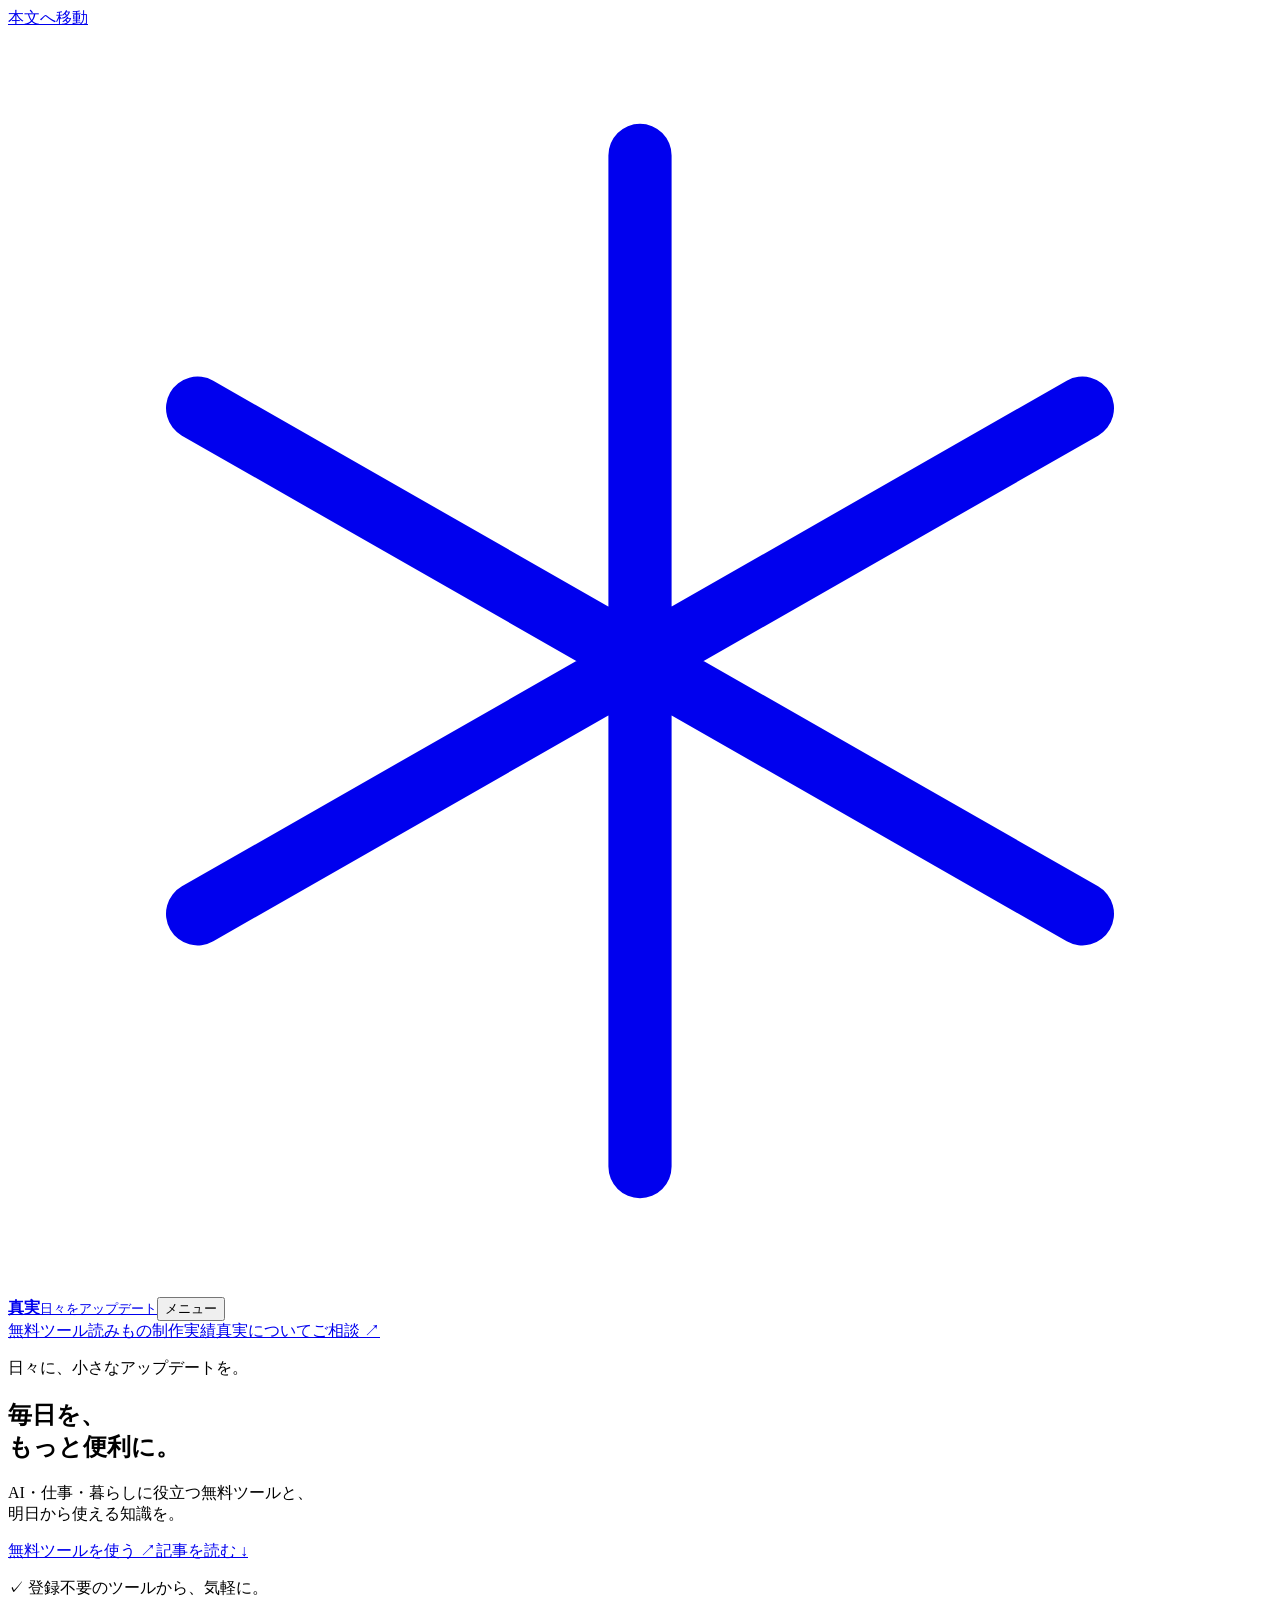
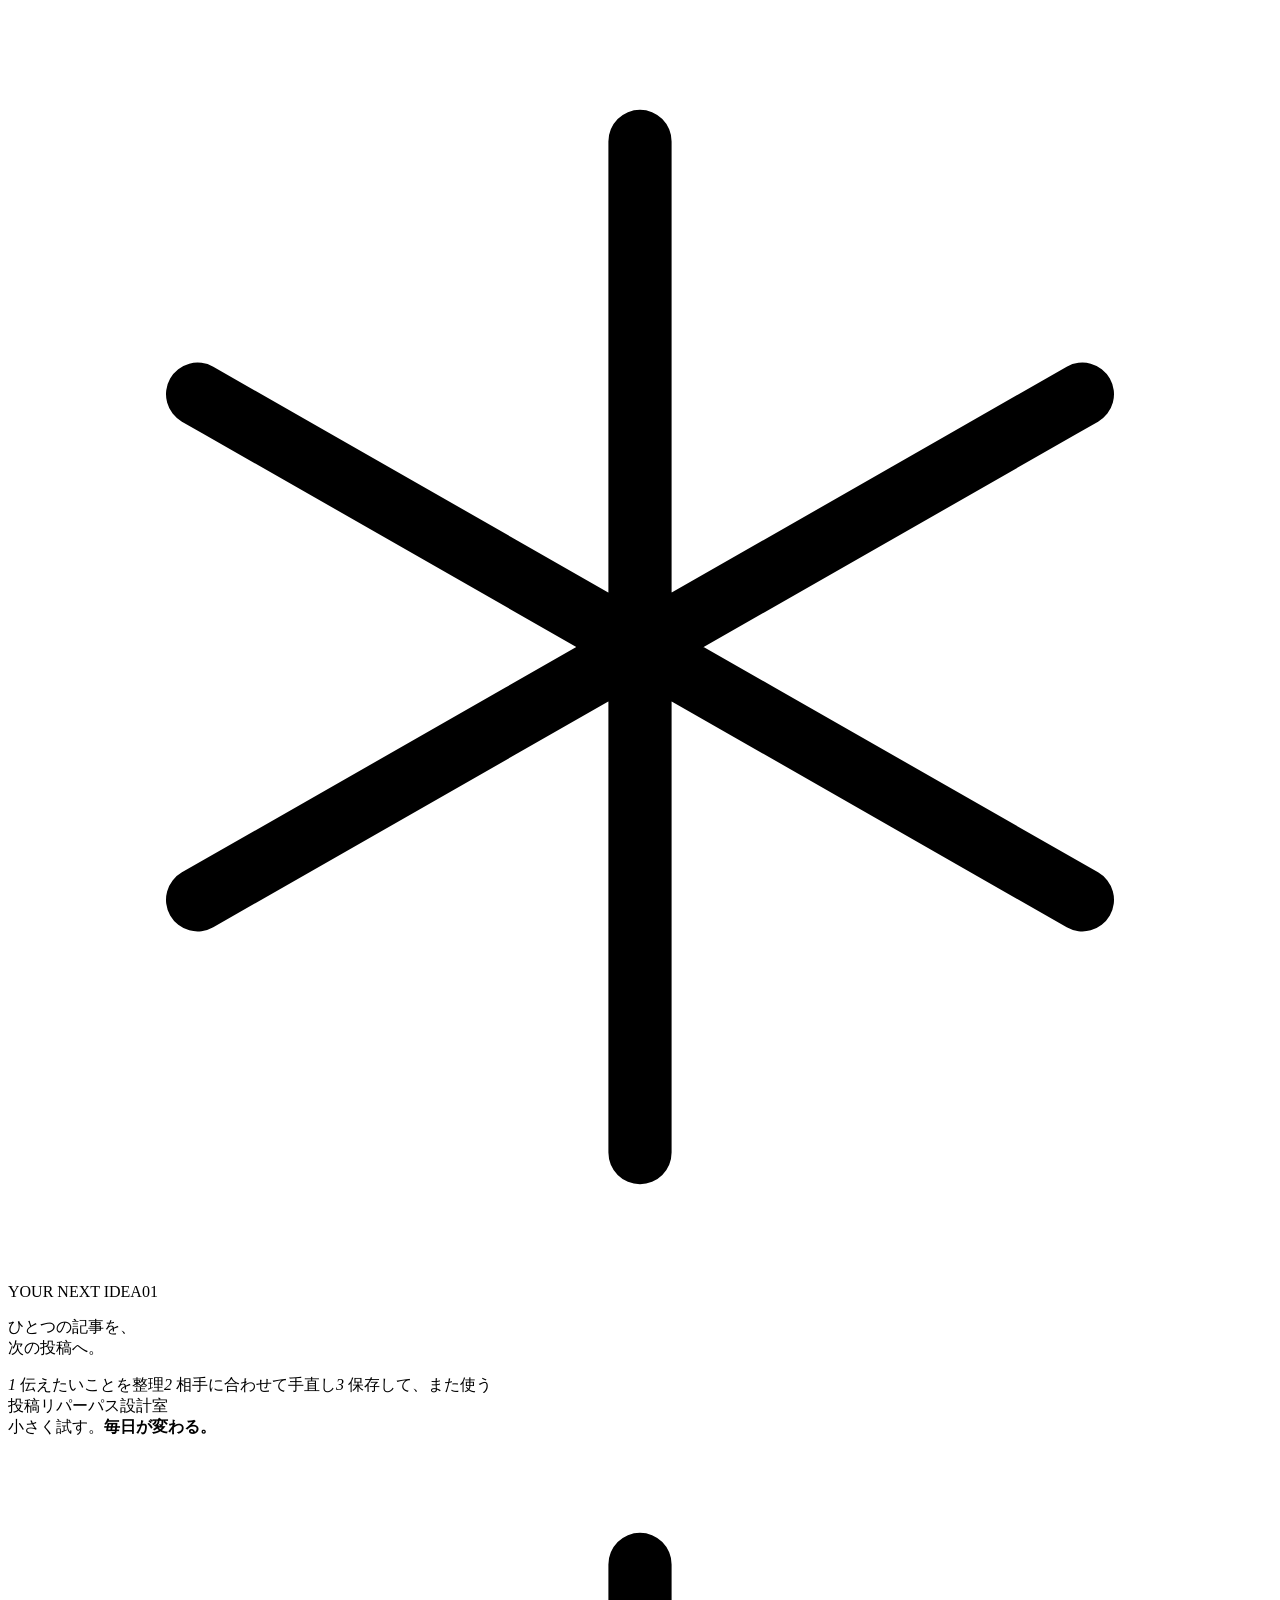
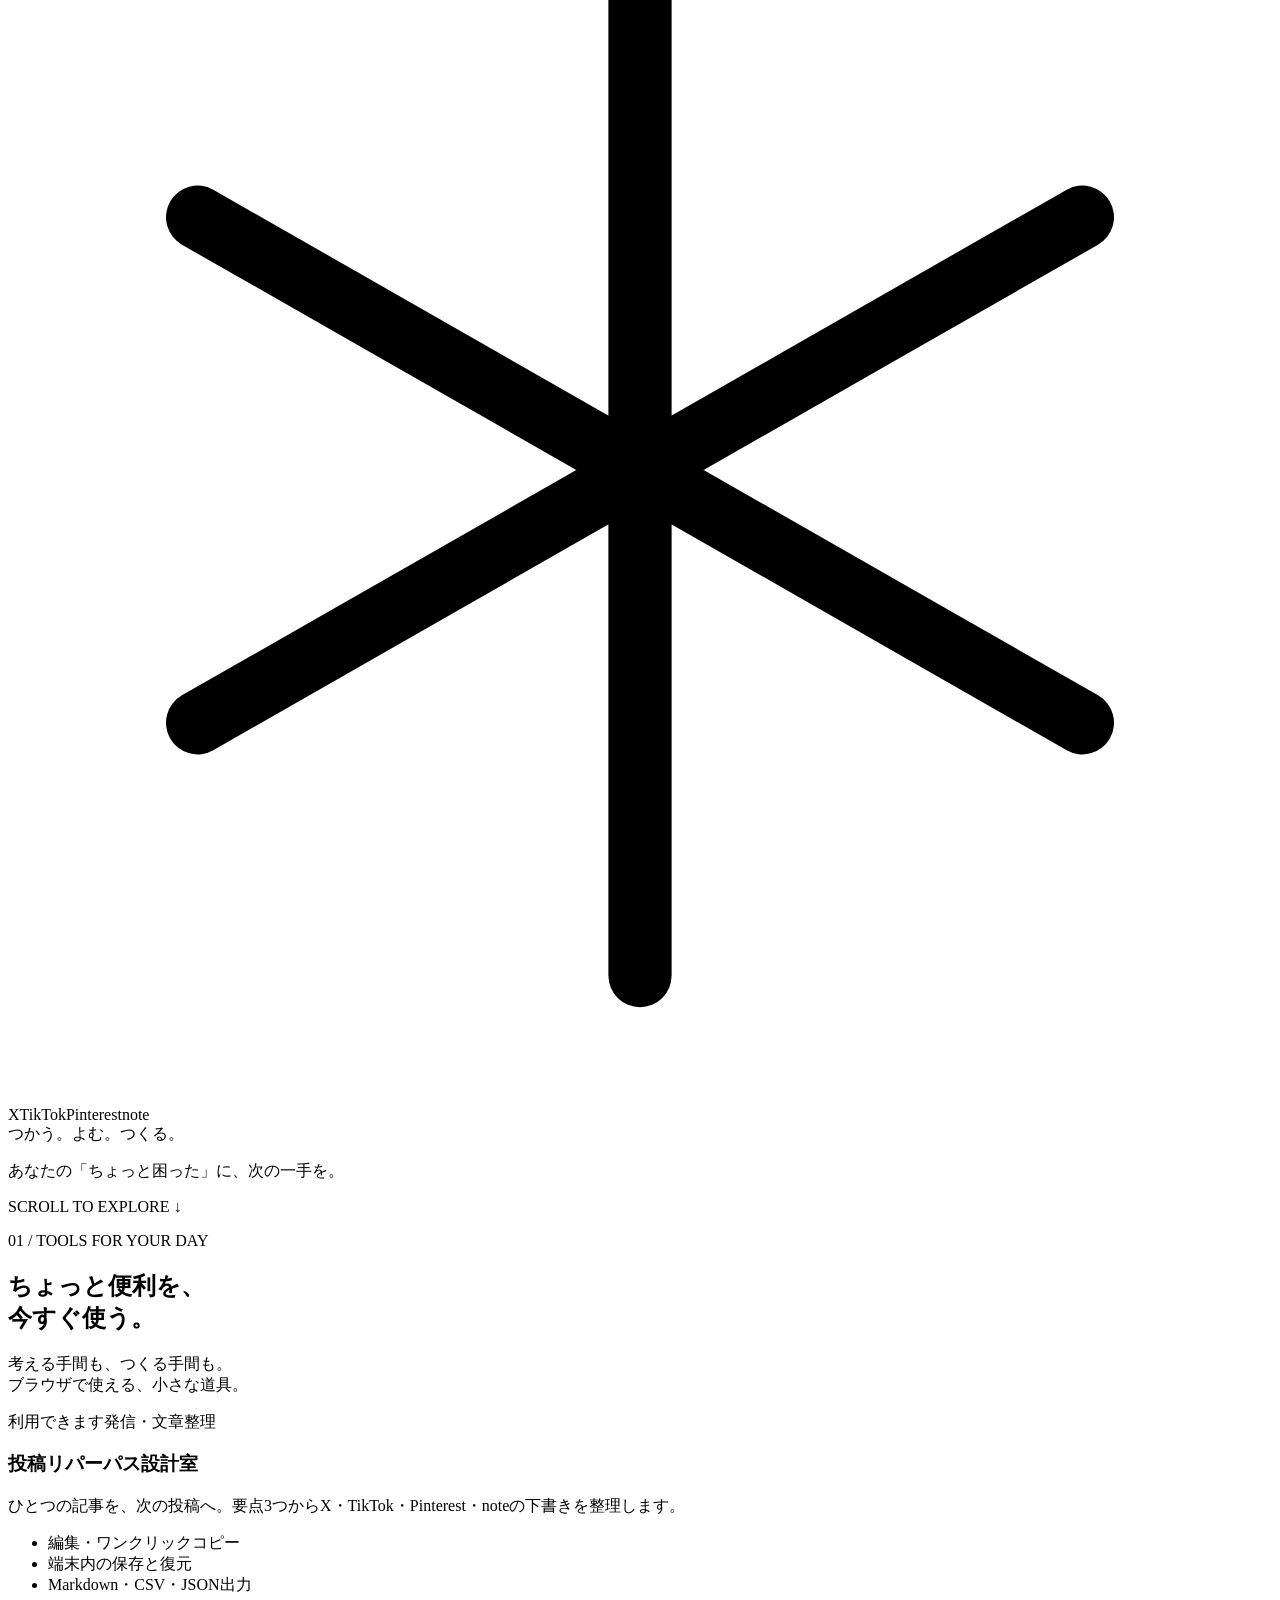
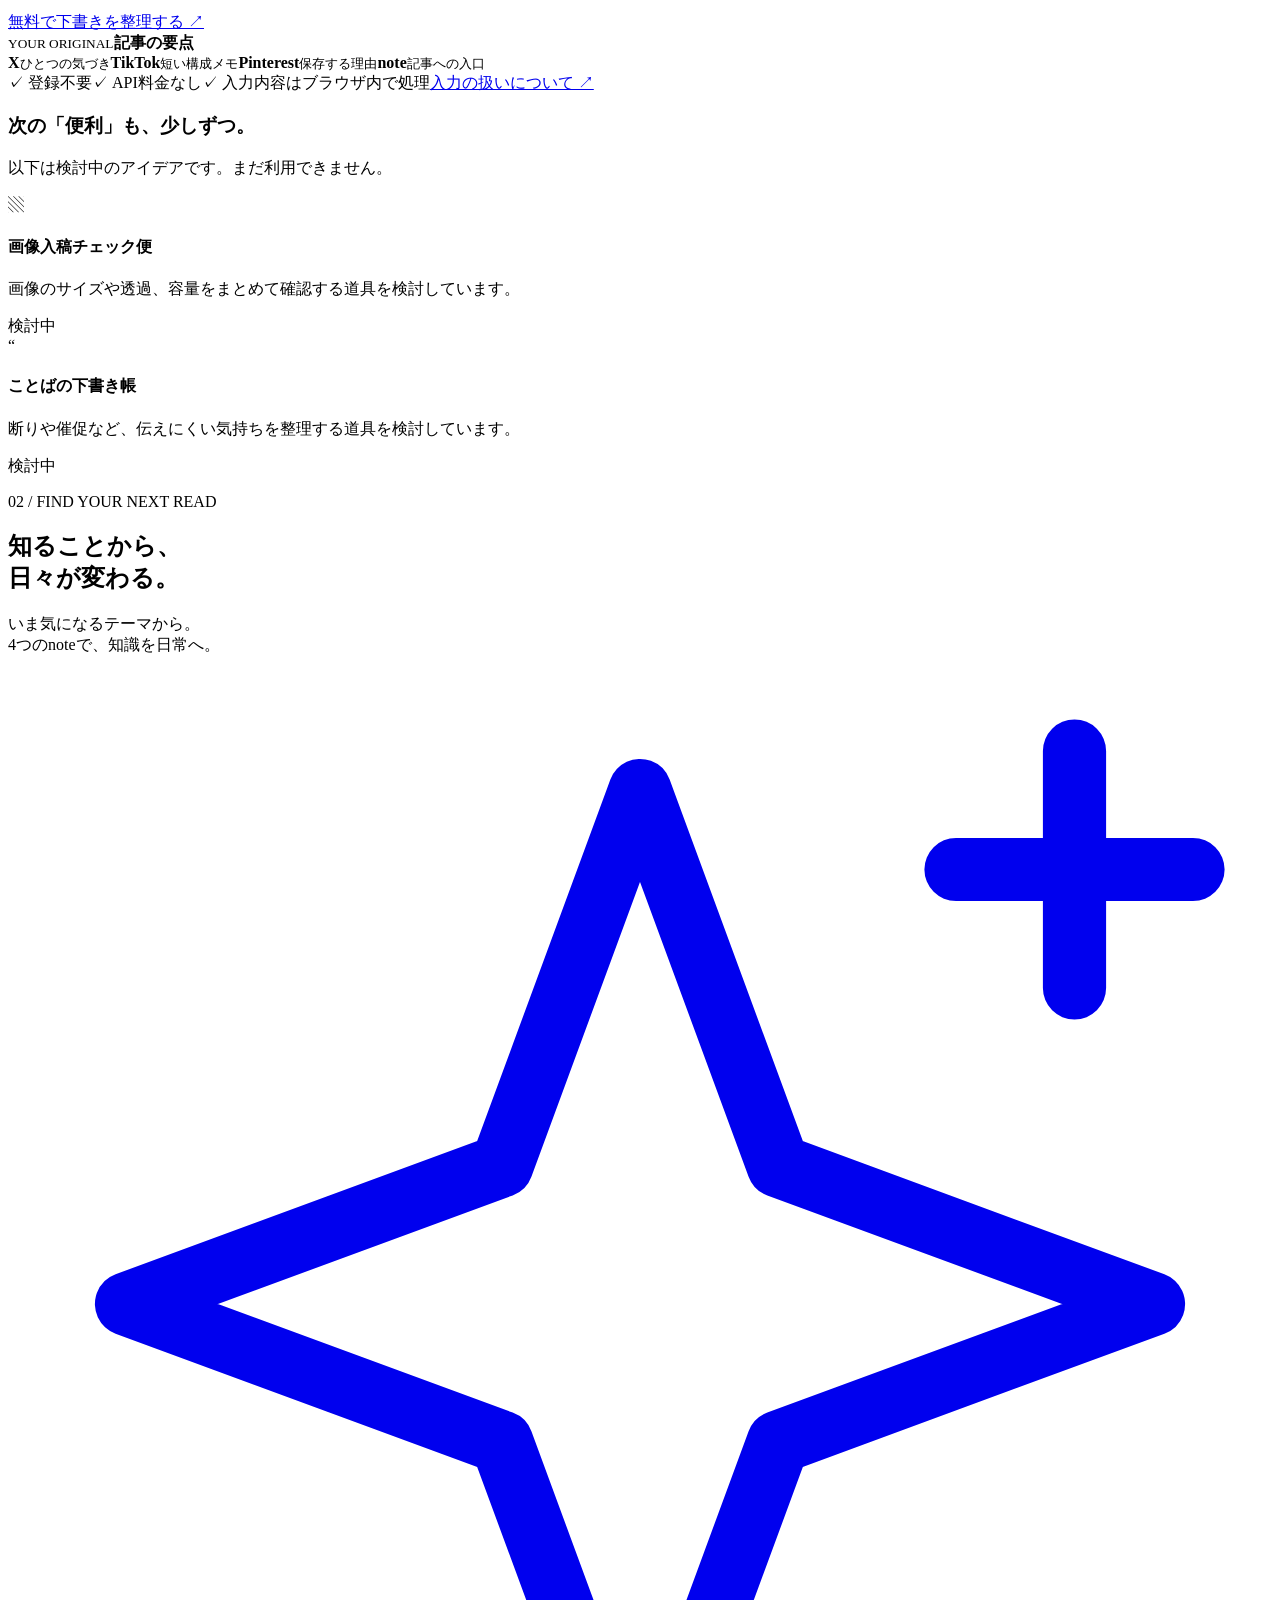
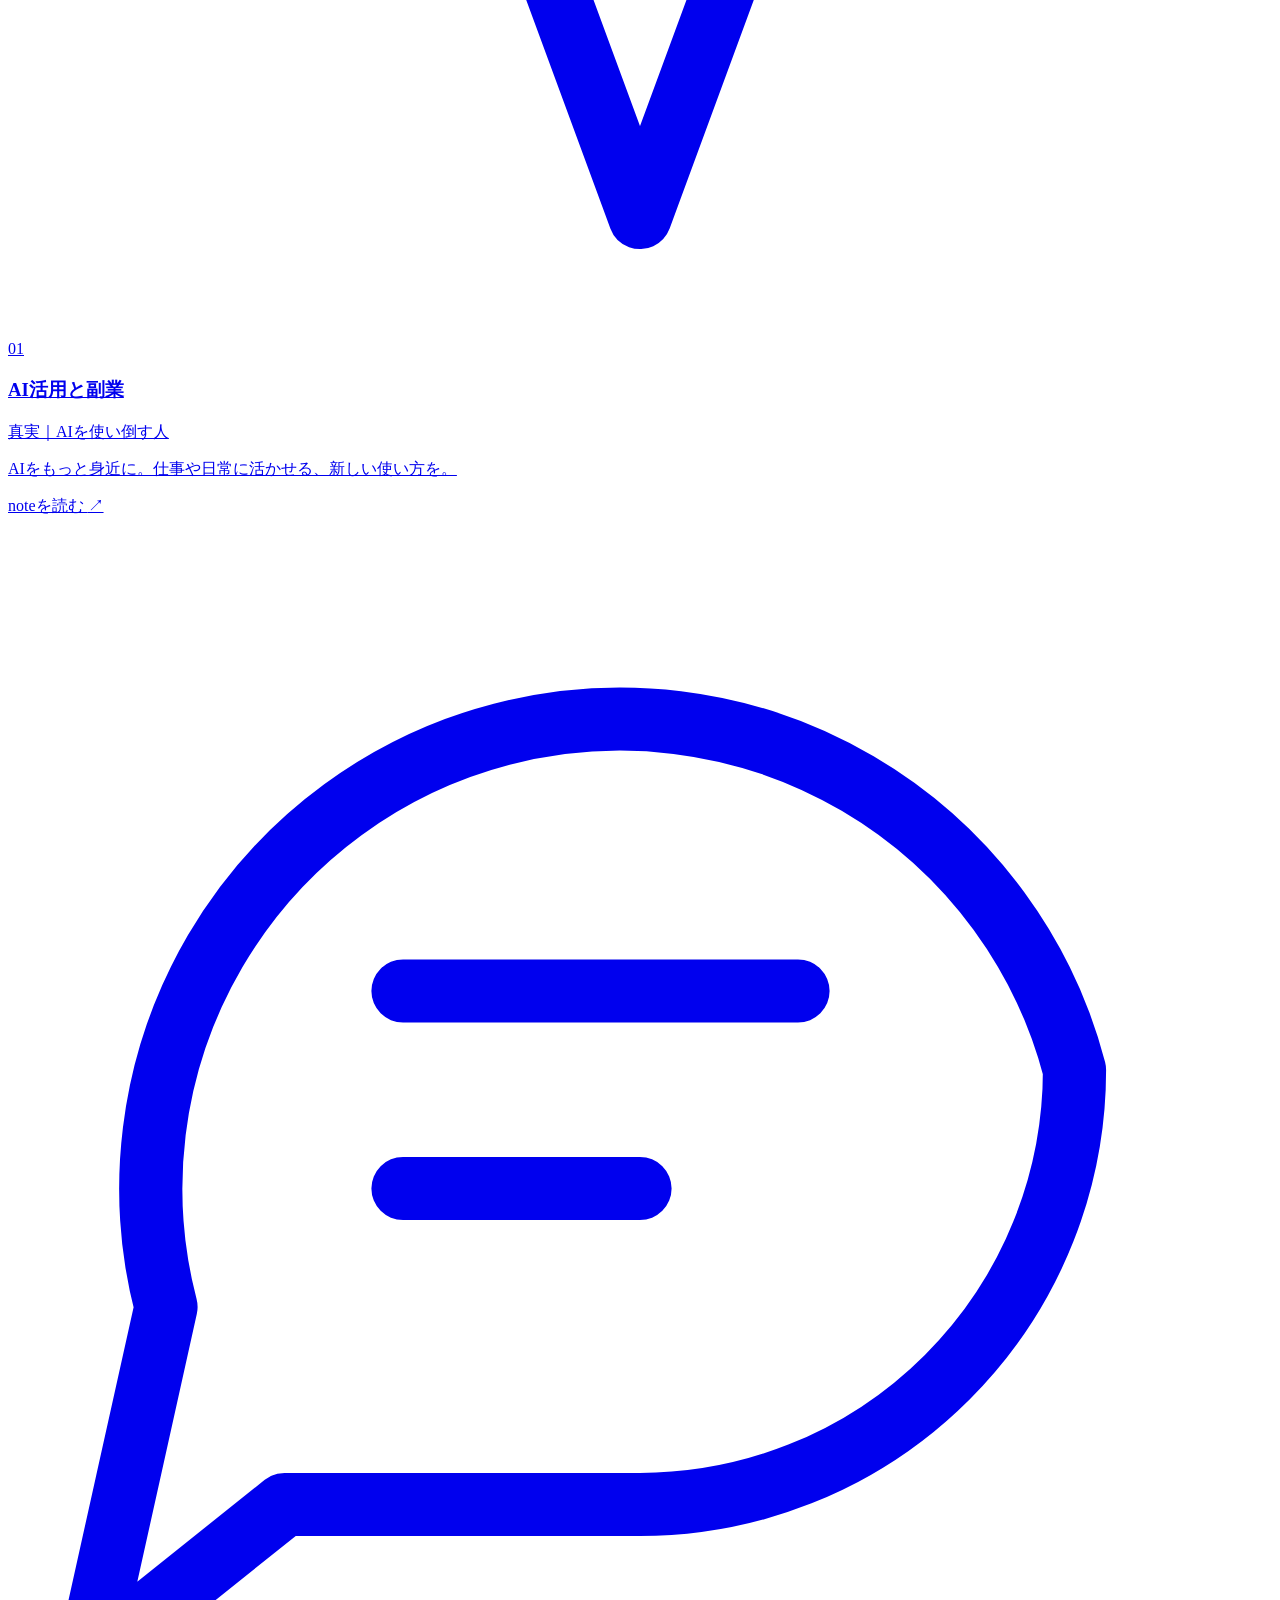
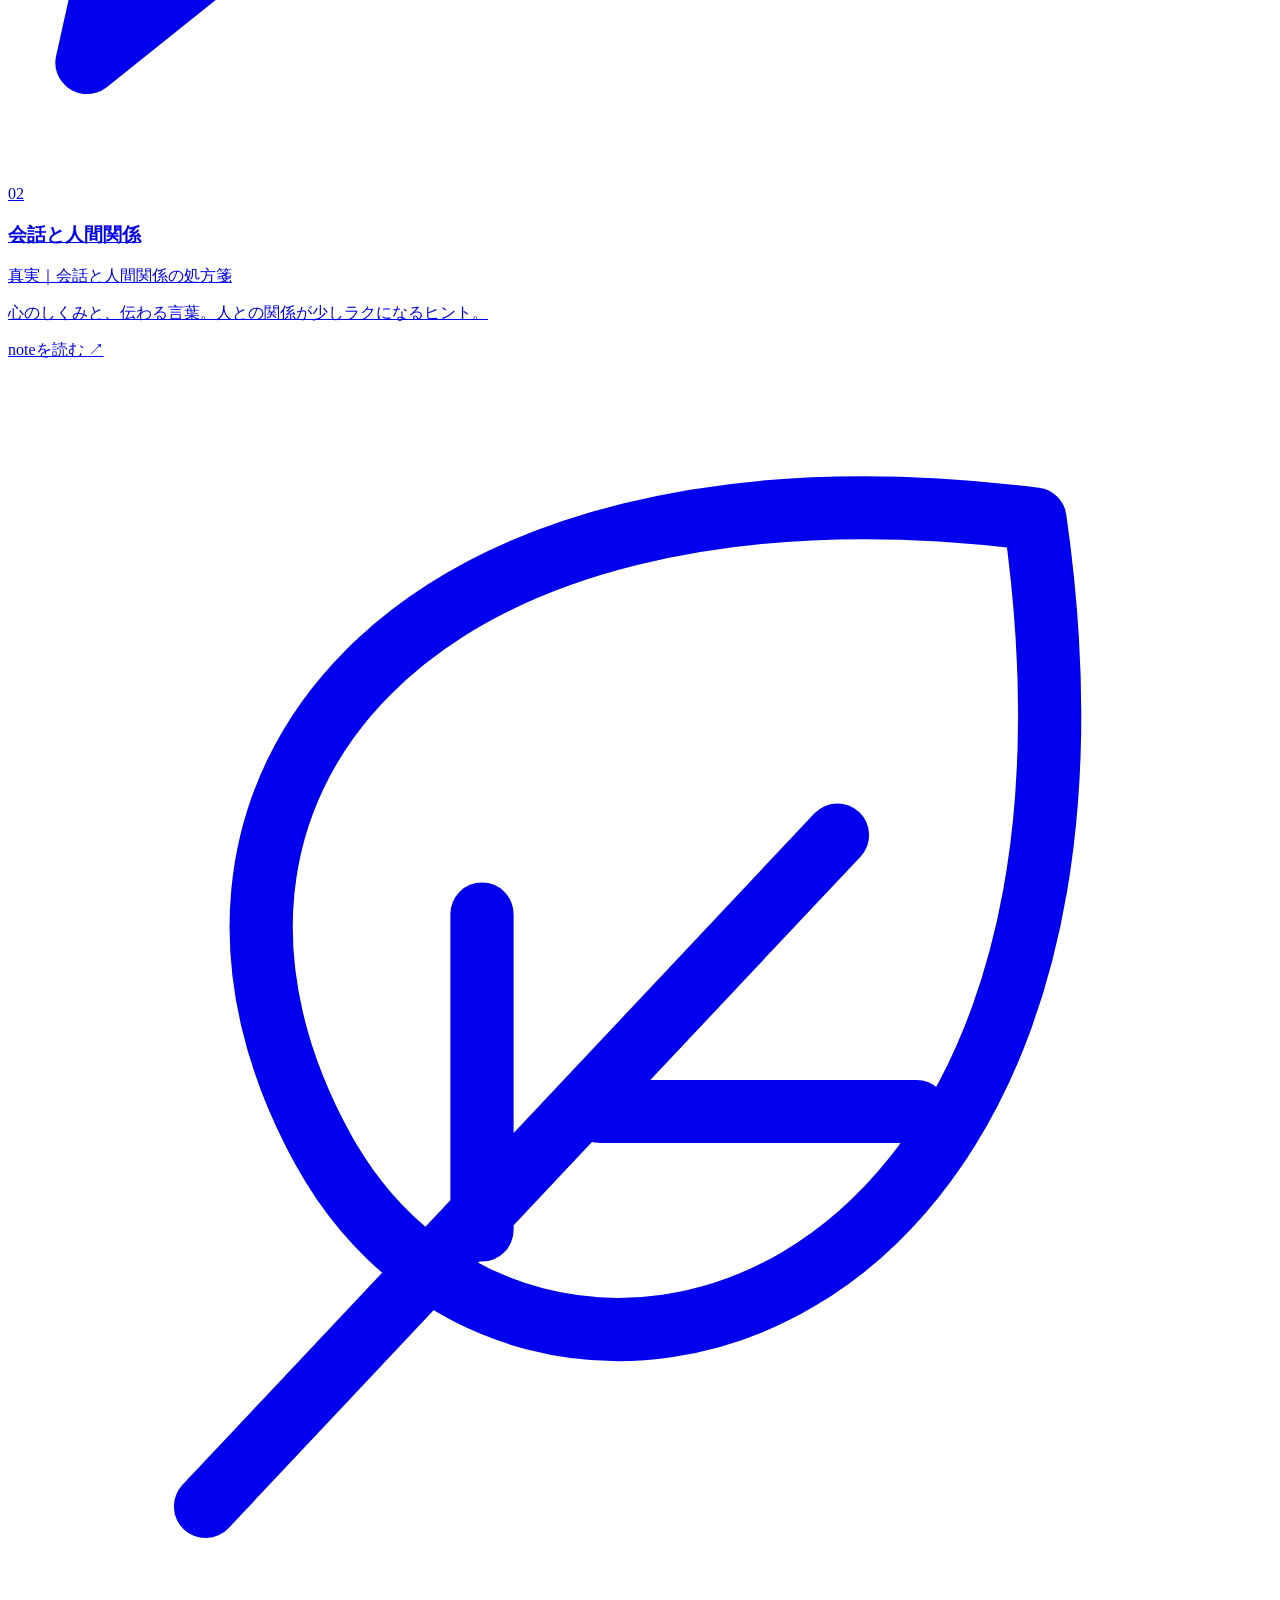
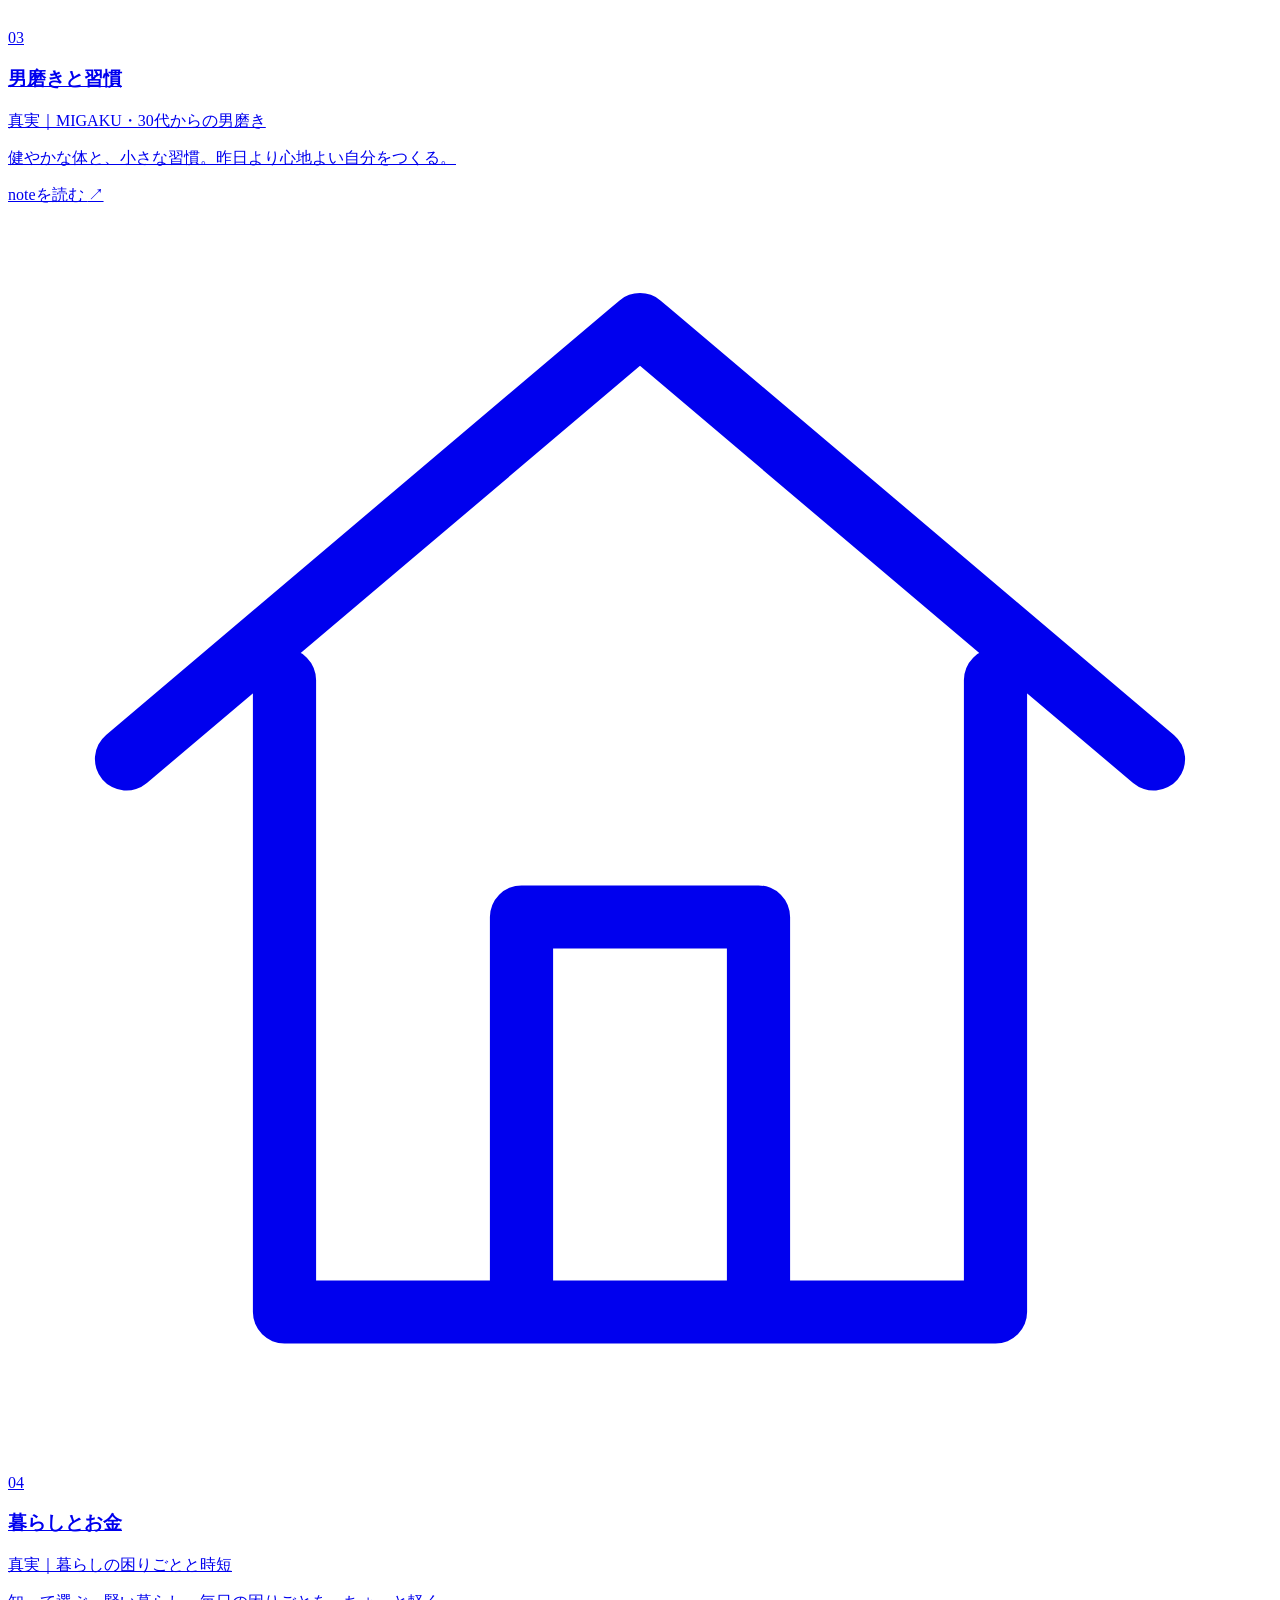
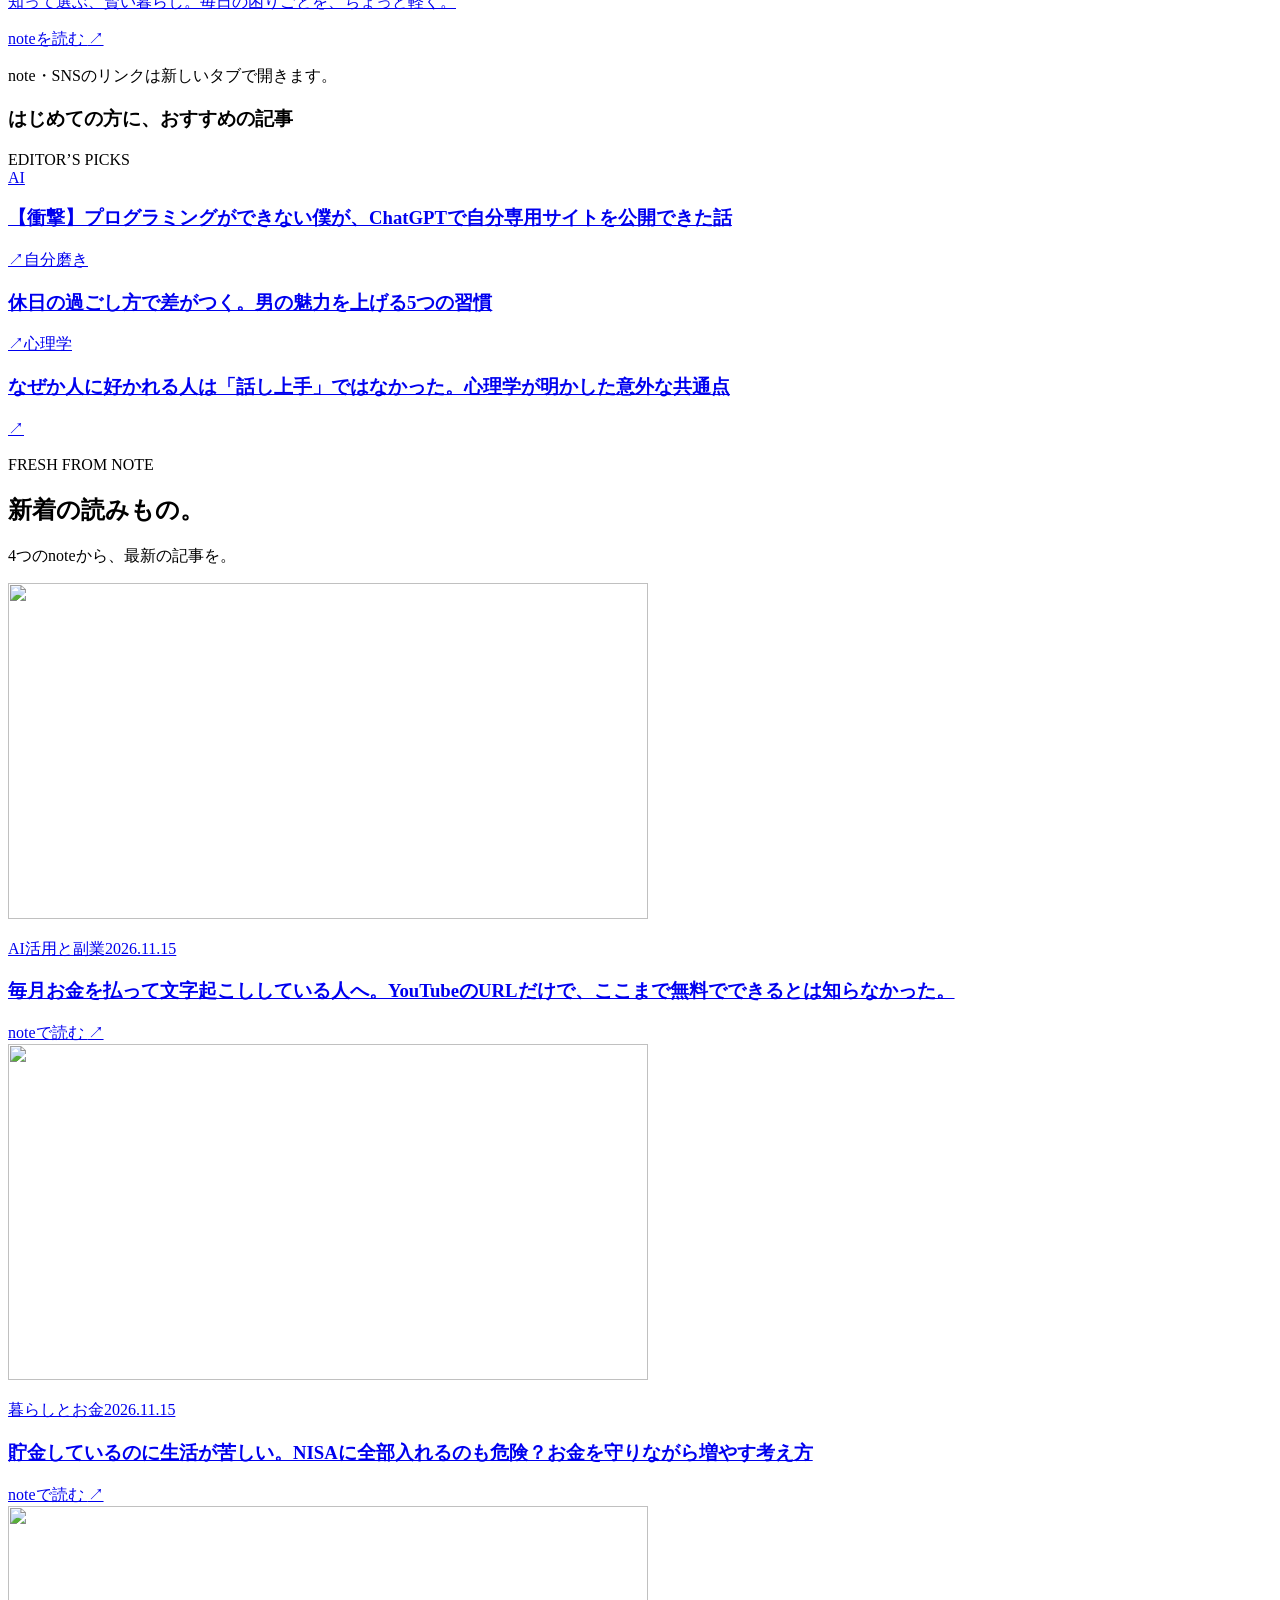
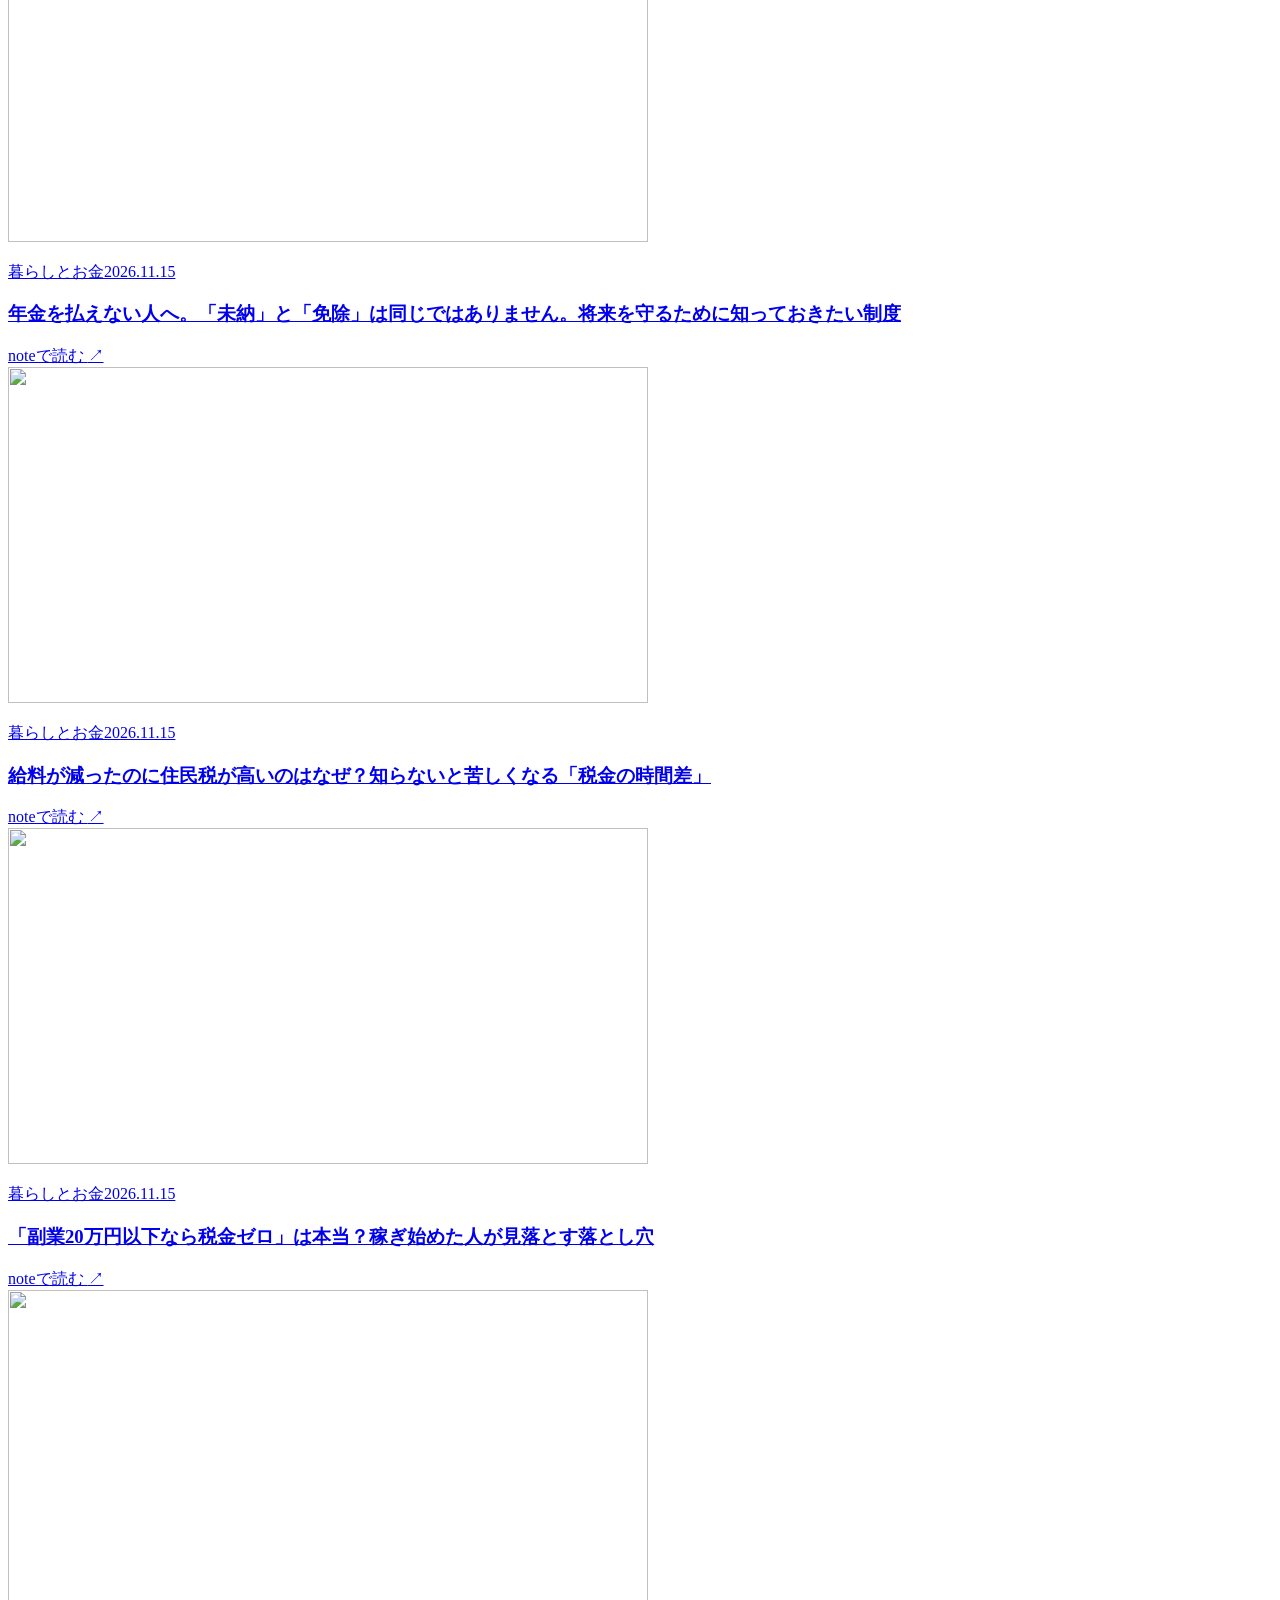
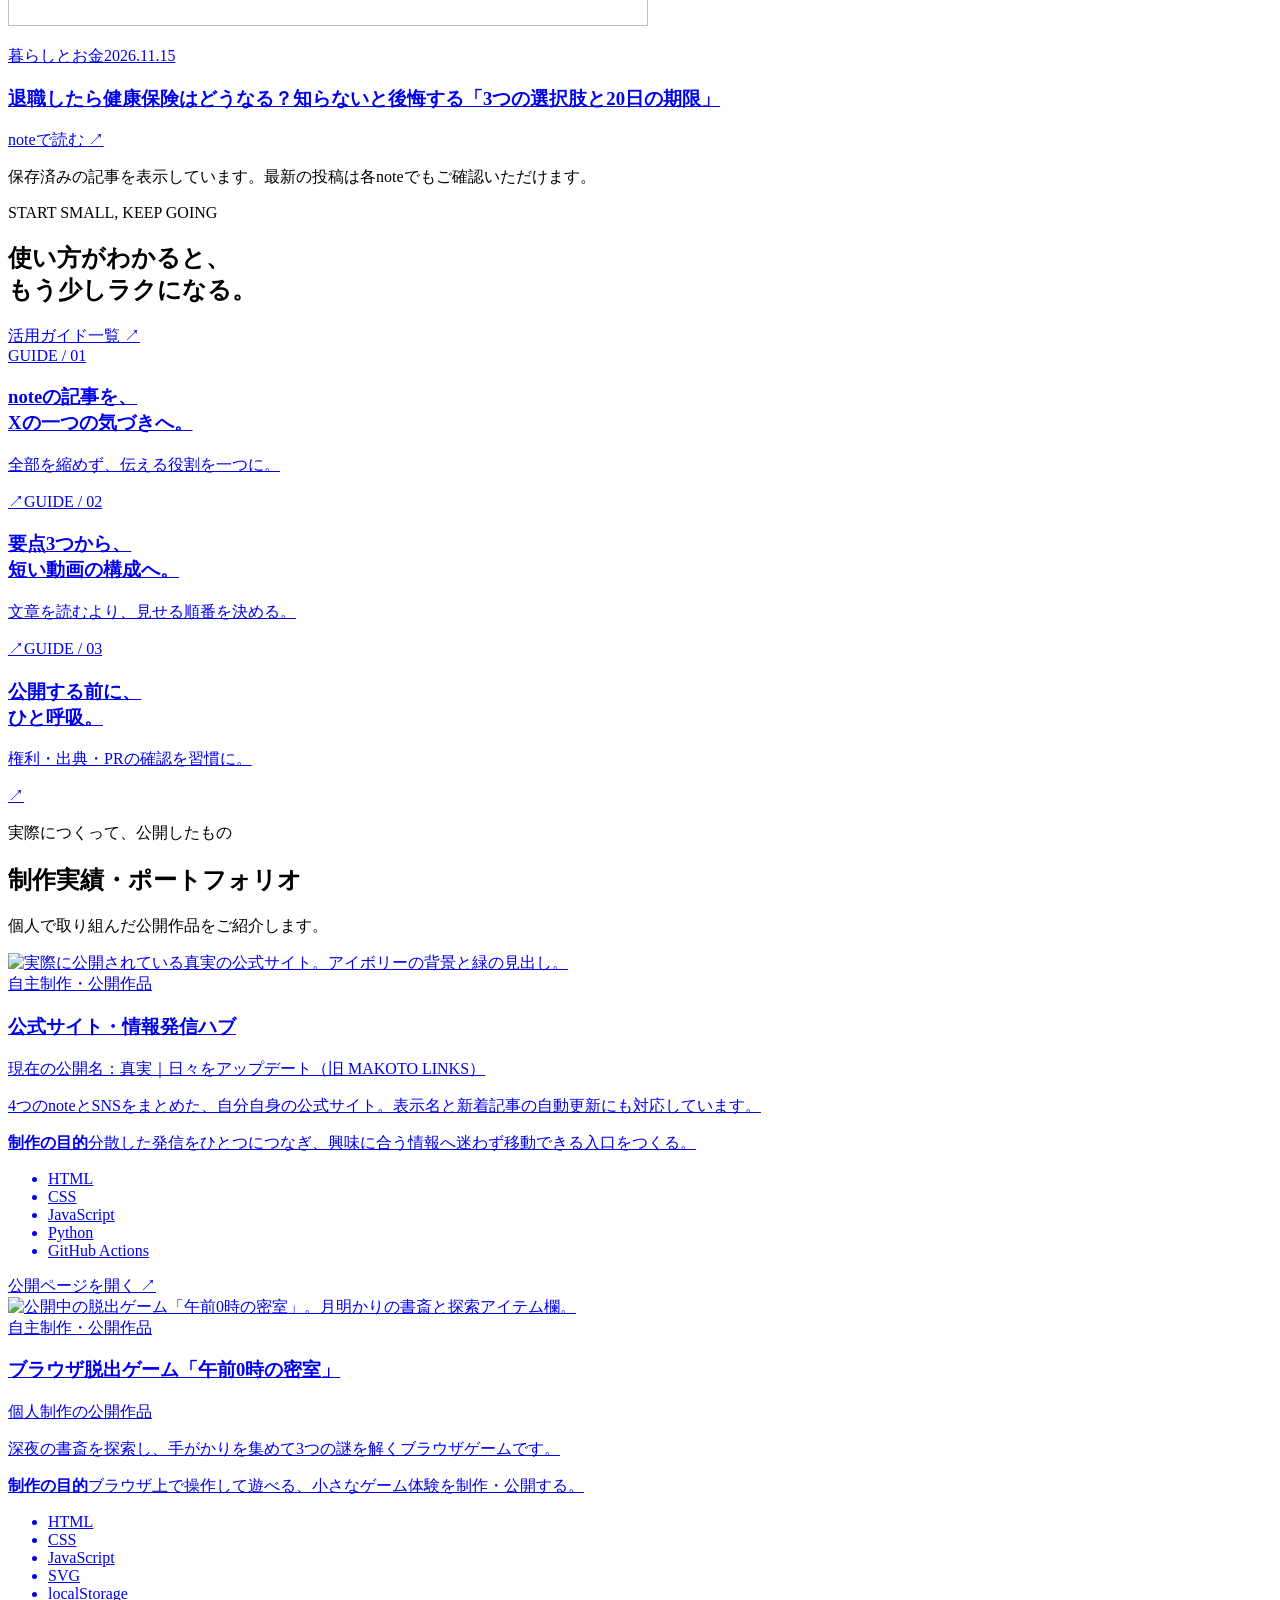
==== commit 1f1144cf: "Fix immediate saving of normalized repurpose inputs and refresh note cache" ====
--- a/public/index.html
+++ b/public/index.html
@@ -5,7 +5,7 @@
 <div class="hero-bottom"><span>つかう。よむ。つくる。</span><p>あなたの「ちょっと困った」に、次の一手を。</p><span class="scroll-label" aria-hidden="true">SCROLL TO EXPLORE ↓</span></div></section>
 <span id="free-tools"></span><section class="section wrap tools-section" id="tools" aria-labelledby="tools-title"><div class="section-heading"><div><p class="section-kicker">01 / TOOLS FOR YOUR DAY</p><h2 id="tools-title">ちょっと便利を、<br class="mobile-break">今すぐ使う。</h2></div><p>考える手間も、つくる手間も。<br>ブラウザで使える、小さな道具。</p></div><article class="tool-feature"><div class="tool-copy"><div class="tool-topline"><span class="available-badge">利用できます</span><span>発信・文章整理</span></div><h3>投稿リパーパス設計室</h3><p>ひとつの記事を、次の投稿へ。要点3つからX・TikTok・Pinterest・noteの下書きを整理します。</p><ul class="tool-feature-list"><li>編集・ワンクリックコピー</li><li>端末内の保存と復元</li><li>Markdown・CSV・JSON出力</li></ul><a class="primary-button" href="/tools/repurpose/" data-tool-id="repurpose">無料で下書きを整理する <span aria-hidden="true">↗</span></a></div><div class="tool-visual" aria-hidden="true"><div class="visual-source"><small>YOUR ORIGINAL</small><b>記事の要点</b><i></i><i></i><i></i></div><div class="visual-targets"><span><b>X</b><small>ひとつの気づき</small></span><span><b>TikTok</b><small>短い構成メモ</small></span><span><b>Pinterest</b><small>保存する理由</small></span><span><b>note</b><small>記事への入口</small></span></div></div></article><div class="tool-assurances"><span>✓ 登録不要</span><span>✓ API料金なし</span><span>✓ 入力内容はブラウザ内で処理</span><a href="/tools/repurpose/guides/privacy.html">入力の扱いについて ↗</a></div><div class="future-heading"><h3>次の「便利」も、少しずつ。</h3><p>以下は検討中のアイデアです。まだ利用できません。</p></div><div class="future-grid"><article class="future-tool"><span class="future-icon" aria-hidden="true">▧</span><div><h4>画像入稿チェック便</h4><p>画像のサイズや透過、容量をまとめて確認する道具を検討しています。</p></div><span class="planned-badge">検討中</span></article><article class="future-tool"><span class="future-icon" aria-hidden="true">“</span><div><h4>ことばの下書き帳</h4><p>断りや催促など、伝えにくい気持ちを整理する道具を検討しています。</p></div><span class="planned-badge">検討中</span></article></div></section>
 <section class="reading-section" aria-labelledby="links-title"><div class="section wrap" id="links"><div class="section-heading"><div><p class="section-kicker">02 / FIND YOUR NEXT READ</p><h2 id="links-title">知ることから、<br class="mobile-break">日々が変わる。</h2></div><p>いま気になるテーマから。<br>4つのnoteで、知識を日常へ。</p></div><div class="theme-grid"><a class="theme-card sage" href="https://note.com/crisp_auk8183" id="theme-1" target="_blank" rel="noopener noreferrer" ><div class="theme-top"><span class="theme-icon"><svg viewBox="0 0 32 32" fill="none" stroke="currentColor" stroke-width="1.6" stroke-linecap="round" stroke-linejoin="round" aria-hidden="true"><path d="m16 3 3.5 9.5L29 16l-9.5 3.5L16 29l-3.5-9.5L3 16l9.5-3.5Z"/><path d="M27 2v6M24 5h6"/></svg></span><span class="card-number">01</span></div><h3>AI活用と副業</h3><p class="note-name" data-note-name="https://note.com/crisp_auk8183">真実｜AIを使い倒す人</p><p class="theme-description">AIをもっと身近に。仕事や日常に活かせる、新しい使い方を。</p><span class="card-link">noteを読む <span aria-hidden="true">↗</span></span></a><a class="theme-card blue" href="https://note.com/rosy_snake7477" id="theme-2" target="_blank" rel="noopener noreferrer" ><div class="theme-top"><span class="theme-icon"><svg viewBox="0 0 32 32" fill="none" stroke="currentColor" stroke-width="1.6" stroke-linecap="round" stroke-linejoin="round" aria-hidden="true"><path d="M27 14a11 11 0 0 1-11 11H7l-5 4 2-9A11 11 0 1 1 27 14Z"/><path d="M10 12h10M10 17h6"/></svg></span><span class="card-number">02</span></div><h3>会話と人間関係</h3><p class="note-name" data-note-name="https://note.com/rosy_snake7477">真実｜会話と人間関係の処方箋</p><p class="theme-description">心のしくみと、伝わる言葉。人との関係が少しラクになるヒント。</p><span class="card-link">noteを読む <span aria-hidden="true">↗</span></span></a><a class="theme-card peach" href="https://note.com/brave_violet386" id="theme-3" target="_blank" rel="noopener noreferrer" ><div class="theme-top"><span class="theme-icon"><svg viewBox="0 0 32 32" fill="none" stroke="currentColor" stroke-width="1.6" stroke-linecap="round" stroke-linejoin="round" aria-hidden="true"><path d="M26 4C10 2 3 11 8 20s21 5 18-16Z"/><path d="M5 29 21 12M12 22v-8M15 19h8"/></svg></span><span class="card-number">03</span></div><h3>男磨きと習慣</h3><p class="note-name" data-note-name="https://note.com/brave_violet386">真実｜MIGAKU・30代からの男磨き</p><p class="theme-description">健やかな体と、小さな習慣。昨日より心地よい自分をつくる。</p><span class="card-link">noteを読む <span aria-hidden="true">↗</span></span></a><a class="theme-card sand" href="https://note.com/shinjitsu_saigen" id="theme-4" target="_blank" rel="noopener noreferrer" ><div class="theme-top"><span class="theme-icon"><svg viewBox="0 0 32 32" fill="none" stroke="currentColor" stroke-width="1.6" stroke-linecap="round" stroke-linejoin="round" aria-hidden="true"><path d="m3 14 13-11 13 11M7 12v16h18V12M13 28V18h6v10"/></svg></span><span class="card-number">04</span></div><h3>暮らしとお金</h3><p class="note-name" data-note-name="https://note.com/shinjitsu_saigen">真実｜暮らしの困りごとと時短</p><p class="theme-description">知って選ぶ、賢い暮らし。毎日の困りごとを、ちょっと軽く。</p><span class="card-link">noteを読む <span aria-hidden="true">↗</span></span></a></div><p class="link-notice">note・SNSのリンクは新しいタブで開きます。</p><div class="recommended-block" id="recommended"><div class="sub-heading"><h3>はじめての方に、おすすめの記事</h3><span>EDITOR’S PICKS</span></div><div class="recommended-grid" id="recommended-articles"><a class="recommended-card" href="https://note.com/crisp_auk8183/n/nc7b339d78647" target="_blank" rel="noopener noreferrer" ><span>AI</span><h3>【衝撃】プログラミングができない僕が、ChatGPTで自分専用サイトを公開できた話</h3><span class="recommended-arrow" aria-hidden="true">↗</span></a><a class="recommended-card" href="https://note.com/brave_violet386/n/nf6f0cf8bc6fd" target="_blank" rel="noopener noreferrer" ><span>自分磨き</span><h3>休日の過ごし方で差がつく。男の魅力を上げる5つの習慣</h3><span class="recommended-arrow" aria-hidden="true">↗</span></a><a class="recommended-card" href="https://note.com/rosy_snake7477/n/n9746ca8d3901" target="_blank" rel="noopener noreferrer" ><span>心理学</span><h3>なぜか人に好かれる人は「話し上手」ではなかった。心理学が明かした意外な共通点</h3><span class="recommended-arrow" aria-hidden="true">↗</span></a></div></div></div>
-<section class="section latest-section wrap" id="latest" aria-labelledby="latest-title"><div class="section-heading"><div><p class="section-kicker">FRESH FROM NOTE</p><h2 id="latest-title">新着の読みもの。</h2></div><p>4つのnoteから、最新の記事を。</p></div><div class="article-grid" id="latest-articles"><a class="article-card" href="https://note.com/shinjitsu_saigen/n/n3348c100c184" target="_blank" rel="noopener noreferrer" ><div class="article-image"><img src="https://assets.st-note.com/production/uploads/images/336063083/rectangle_large_type_2_97d13f13dcfde00b81fb8225cba241c4.png?width=800" alt="" width="640" height="336" loading="lazy" decoding="async" referrerpolicy="no-referrer"></div><div class="article-body"><p class="article-meta"><span>暮らしとお金</span><time datetime="2026-11-14T10:43:57+00:00">2026.11.14</time></p><h3>医療費は10万円を超えないと無理？実は対象になる人がいます</h3><span class="article-link">noteで読む <span aria-hidden="true">↗</span></span></div></a><a class="article-card" href="https://note.com/shinjitsu_saigen/n/n12a39c497cff" target="_blank" rel="noopener noreferrer" ><div class="article-image"><img src="https://assets.st-note.com/production/uploads/images/336061778/rectangle_large_type_2_4038f45cf5050a90c00911767c709867.jpg?width=800" alt="" width="640" height="336" loading="lazy" decoding="async" referrerpolicy="no-referrer"></div><div class="article-body"><p class="article-meta"><span>暮らしとお金</span><time datetime="2026-11-14T10:40:18+00:00">2026.11.14</time></p><h3>「電気代が安くなる」は本当？国が注意喚起した、契約前に見るべき落とし穴</h3><span class="article-link">noteで読む <span aria-hidden="true">↗</span></span></div></a><a class="article-card" href="https://note.com/shinjitsu_saigen/n/n4a12356b65d5" target="_blank" rel="noopener noreferrer" ><div class="article-image"><img src="https://assets.st-note.com/production/uploads/images/336050040/rectangle_large_type_2_41292f3b877eb2b36659b3395794c89c.jpg?width=800" alt="" width="640" height="336" loading="lazy" decoding="async" referrerpolicy="no-referrer"></div><div class="article-body"><p class="article-meta"><span>暮らしとお金</span><time datetime="2026-11-14T10:07:33+00:00">2026.11.14</time></p><h3>医療費が高すぎて困っている人へ。知らないと損するかもしれない「高額療養費制度」</h3><span class="article-link">noteで読む <span aria-hidden="true">↗</span></span></div></a><a class="article-card" href="https://note.com/shinjitsu_saigen/n/n9a0d817e3411" target="_blank" rel="noopener noreferrer" ><div class="article-image"><img src="https://assets.st-note.com/production/uploads/images/336049931/rectangle_large_type_2_f95030047d0348469e509bb048b448e8.jpg?width=800" alt="" width="640" height="336" loading="lazy" decoding="async" referrerpolicy="no-referrer"></div><div class="article-body"><p class="article-meta"><span>暮らしとお金</span><time datetime="2026-11-14T10:06:57+00:00">2026.11.14</time></p><h3>毎月の謎の引き落とし。その正体、使っていないサブスクかもしれません</h3><span class="article-link">noteで読む <span aria-hidden="true">↗</span></span></div></a><a class="article-card" href="https://note.com/shinjitsu_saigen/n/n8b9c81056446" target="_blank" rel="noopener noreferrer" ><div class="article-image"><img src="https://assets.st-note.com/production/uploads/images/336049693/rectangle_large_type_2_cb56453ca2d44b53ed4fa1a2e4d54857.jpg?width=800" alt="" width="640" height="336" loading="lazy" decoding="async" referrerpolicy="no-referrer"></div><div class="article-body"><p class="article-meta"><span>暮らしとお金</span><time datetime="2026-11-14T10:06:31+00:00">2026.11.14</time></p><h3>スマホ代、毎月いくら払っていますか？知らないまま払い続けると損するかもしれません</h3><span class="article-link">noteで読む <span aria-hidden="true">↗</span></span></div></a><a class="article-card" href="https://note.com/shinjitsu_saigen/n/n78b1010507f3" target="_blank" rel="noopener noreferrer" ><div class="article-image"><img src="https://assets.st-note.com/production/uploads/images/336049519/rectangle_large_type_2_644b6740f8386552d9067aab4ed79974.jpg?width=800" alt="" width="640" height="336" loading="lazy" decoding="async" referrerpolicy="no-referrer"></div><div class="article-body"><p class="article-meta"><span>暮らしとお金</span><time datetime="2026-11-14T10:06:02+00:00">2026.11.14</time></p><h3>電気代が高い人へ。実は「節電」より先に確認してほしいことがあります</h3><span class="article-link">noteで読む <span aria-hidden="true">↗</span></span></div></a></div><p class="feed-status" id="feed-status" role="status">保存済みの記事を表示しています。最新の投稿は各noteでもご確認いただけます。</p></section></section>
+<section class="section latest-section wrap" id="latest" aria-labelledby="latest-title"><div class="section-heading"><div><p class="section-kicker">FRESH FROM NOTE</p><h2 id="latest-title">新着の読みもの。</h2></div><p>4つのnoteから、最新の記事を。</p></div><div class="article-grid" id="latest-articles"><a class="article-card" href="https://note.com/crisp_auk8183/n/n426599d41b9e" target="_blank" rel="noopener noreferrer" ><div class="article-image"><img src="https://assets.st-note.com/production/uploads/images/336480461/rectangle_large_type_2_94b3e4d07bda309ca8544b20fe09e949.jpg?width=800" alt="" width="640" height="336" loading="lazy" decoding="async" referrerpolicy="no-referrer"></div><div class="article-body"><p class="article-meta"><span>AI活用と副業</span><time datetime="2026-11-15T10:20:59+00:00">2026.11.15</time></p><h3>毎月お金を払って文字起こししている人へ。YouTubeのURLだけで、ここまで無料でできるとは知らなかった。</h3><span class="article-link">noteで読む <span aria-hidden="true">↗</span></span></div></a><a class="article-card" href="https://note.com/shinjitsu_saigen/n/n6d8a051da6d0" target="_blank" rel="noopener noreferrer" ><div class="article-image"><img src="https://assets.st-note.com/production/uploads/images/336378418/rectangle_large_type_2_13231594a82a5dcc9e195938a239e734.jpg?width=800" alt="" width="640" height="336" loading="lazy" decoding="async" referrerpolicy="no-referrer"></div><div class="article-body"><p class="article-meta"><span>暮らしとお金</span><time datetime="2026-11-15T05:57:58+00:00">2026.11.15</time></p><h3>貯金しているのに生活が苦しい。NISAに全部入れるのも危険？お金を守りながら増やす考え方</h3><span class="article-link">noteで読む <span aria-hidden="true">↗</span></span></div></a><a class="article-card" href="https://note.com/shinjitsu_saigen/n/n7fdcb54e3956" target="_blank" rel="noopener noreferrer" ><div class="article-image"><img src="https://assets.st-note.com/production/uploads/images/336378015/rectangle_large_type_2_21dcbf4040c36166494445ee4cc1a30e.jpg?width=800" alt="" width="640" height="336" loading="lazy" decoding="async" referrerpolicy="no-referrer"></div><div class="article-body"><p class="article-meta"><span>暮らしとお金</span><time datetime="2026-11-15T05:57:09+00:00">2026.11.15</time></p><h3>年金を払えない人へ。「未納」と「免除」は同じではありません。将来を守るために知っておきたい制度</h3><span class="article-link">noteで読む <span aria-hidden="true">↗</span></span></div></a><a class="article-card" href="https://note.com/shinjitsu_saigen/n/n2b4aa6bbc9c3" target="_blank" rel="noopener noreferrer" ><div class="article-image"><img src="https://assets.st-note.com/production/uploads/images/336377700/rectangle_large_type_2_2401b96e994221b211b42f420a34362c.jpg?width=800" alt="" width="640" height="336" loading="lazy" decoding="async" referrerpolicy="no-referrer"></div><div class="article-body"><p class="article-meta"><span>暮らしとお金</span><time datetime="2026-11-15T05:56:09+00:00">2026.11.15</time></p><h3>給料が減ったのに住民税が高いのはなぜ？知らないと苦しくなる「税金の時間差」</h3><span class="article-link">noteで読む <span aria-hidden="true">↗</span></span></div></a><a class="article-card" href="https://note.com/shinjitsu_saigen/n/n306ee10ab1b6" target="_blank" rel="noopener noreferrer" ><div class="article-image"><img src="https://assets.st-note.com/production/uploads/images/336376921/rectangle_large_type_2_9f76152a2bb93ac606016216affd2235.jpg?width=800" alt="" width="640" height="336" loading="lazy" decoding="async" referrerpolicy="no-referrer"></div><div class="article-body"><p class="article-meta"><span>暮らしとお金</span><time datetime="2026-11-15T05:54:28+00:00">2026.11.15</time></p><h3>「副業20万円以下なら税金ゼロ」は本当？稼ぎ始めた人が見落とす落とし穴</h3><span class="article-link">noteで読む <span aria-hidden="true">↗</span></span></div></a><a class="article-card" href="https://note.com/shinjitsu_saigen/n/nde1e96839322" target="_blank" rel="noopener noreferrer" ><div class="article-image"><img src="https://assets.st-note.com/production/uploads/images/336376772/rectangle_large_type_2_b4fb62554b2b9f81e1176732775f44d6.jpg?width=800" alt="" width="640" height="336" loading="lazy" decoding="async" referrerpolicy="no-referrer"></div><div class="article-body"><p class="article-meta"><span>暮らしとお金</span><time datetime="2026-11-15T05:52:50+00:00">2026.11.15</time></p><h3>退職したら健康保険はどうなる？知らないと後悔する「3つの選択肢と20日の期限」</h3><span class="article-link">noteで読む <span aria-hidden="true">↗</span></span></div></a></div><p class="feed-status" id="feed-status" role="status">保存済みの記事を表示しています。最新の投稿は各noteでもご確認いただけます。</p></section></section>
 <section class="section wrap guide-section" aria-labelledby="guide-title"><div class="section-heading"><div><p class="section-kicker">START SMALL, KEEP GOING</p><h2 id="guide-title">使い方がわかると、<br class="mobile-break">もう少しラクになる。</h2></div><a class="section-action" href="/tools/repurpose/guides/">活用ガイド一覧 <span aria-hidden="true">↗</span></a></div><div class="guide-teasers"><a href="/tools/repurpose/guides/note-to-x.html"><span>GUIDE / 01</span><h3>noteの記事を、<br>Xの一つの気づきへ。</h3><p>全部を縮めず、伝える役割を一つに。</p><span class="guide-arrow" aria-hidden="true">↗</span></a><a href="/tools/repurpose/guides/tiktok-script.html"><span>GUIDE / 02</span><h3>要点3つから、<br>短い動画の構成へ。</h3><p>文章を読むより、見せる順番を決める。</p><span class="guide-arrow" aria-hidden="true">↗</span></a><a href="/tools/repurpose/guides/before-publishing.html"><span>GUIDE / 03</span><h3>公開する前に、<br>ひと呼吸。</h3><p>権利・出典・PRの確認を習慣に。</p><span class="guide-arrow" aria-hidden="true">↗</span></a></div></section>
 <div class="work-area">
   <section class="section wrap portfolio-section" id="portfolio" aria-labelledby="portfolio-title">
